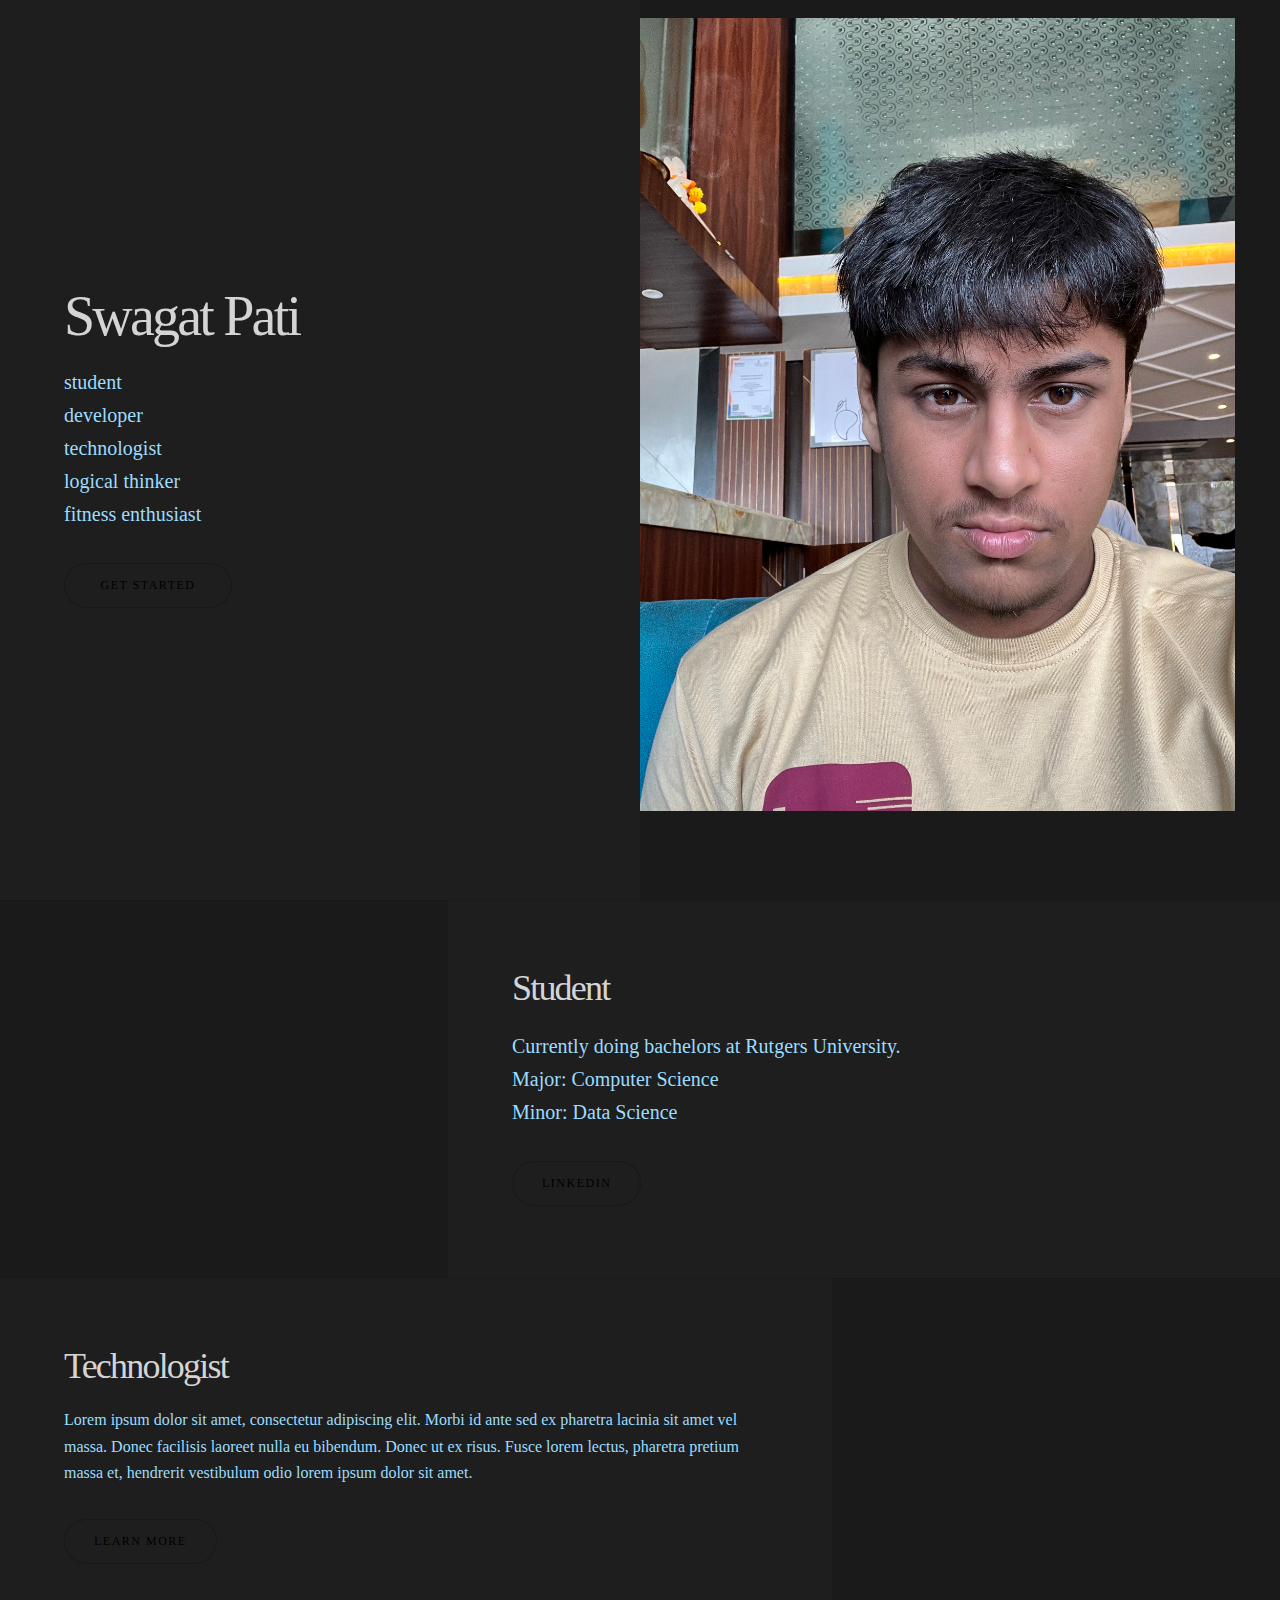
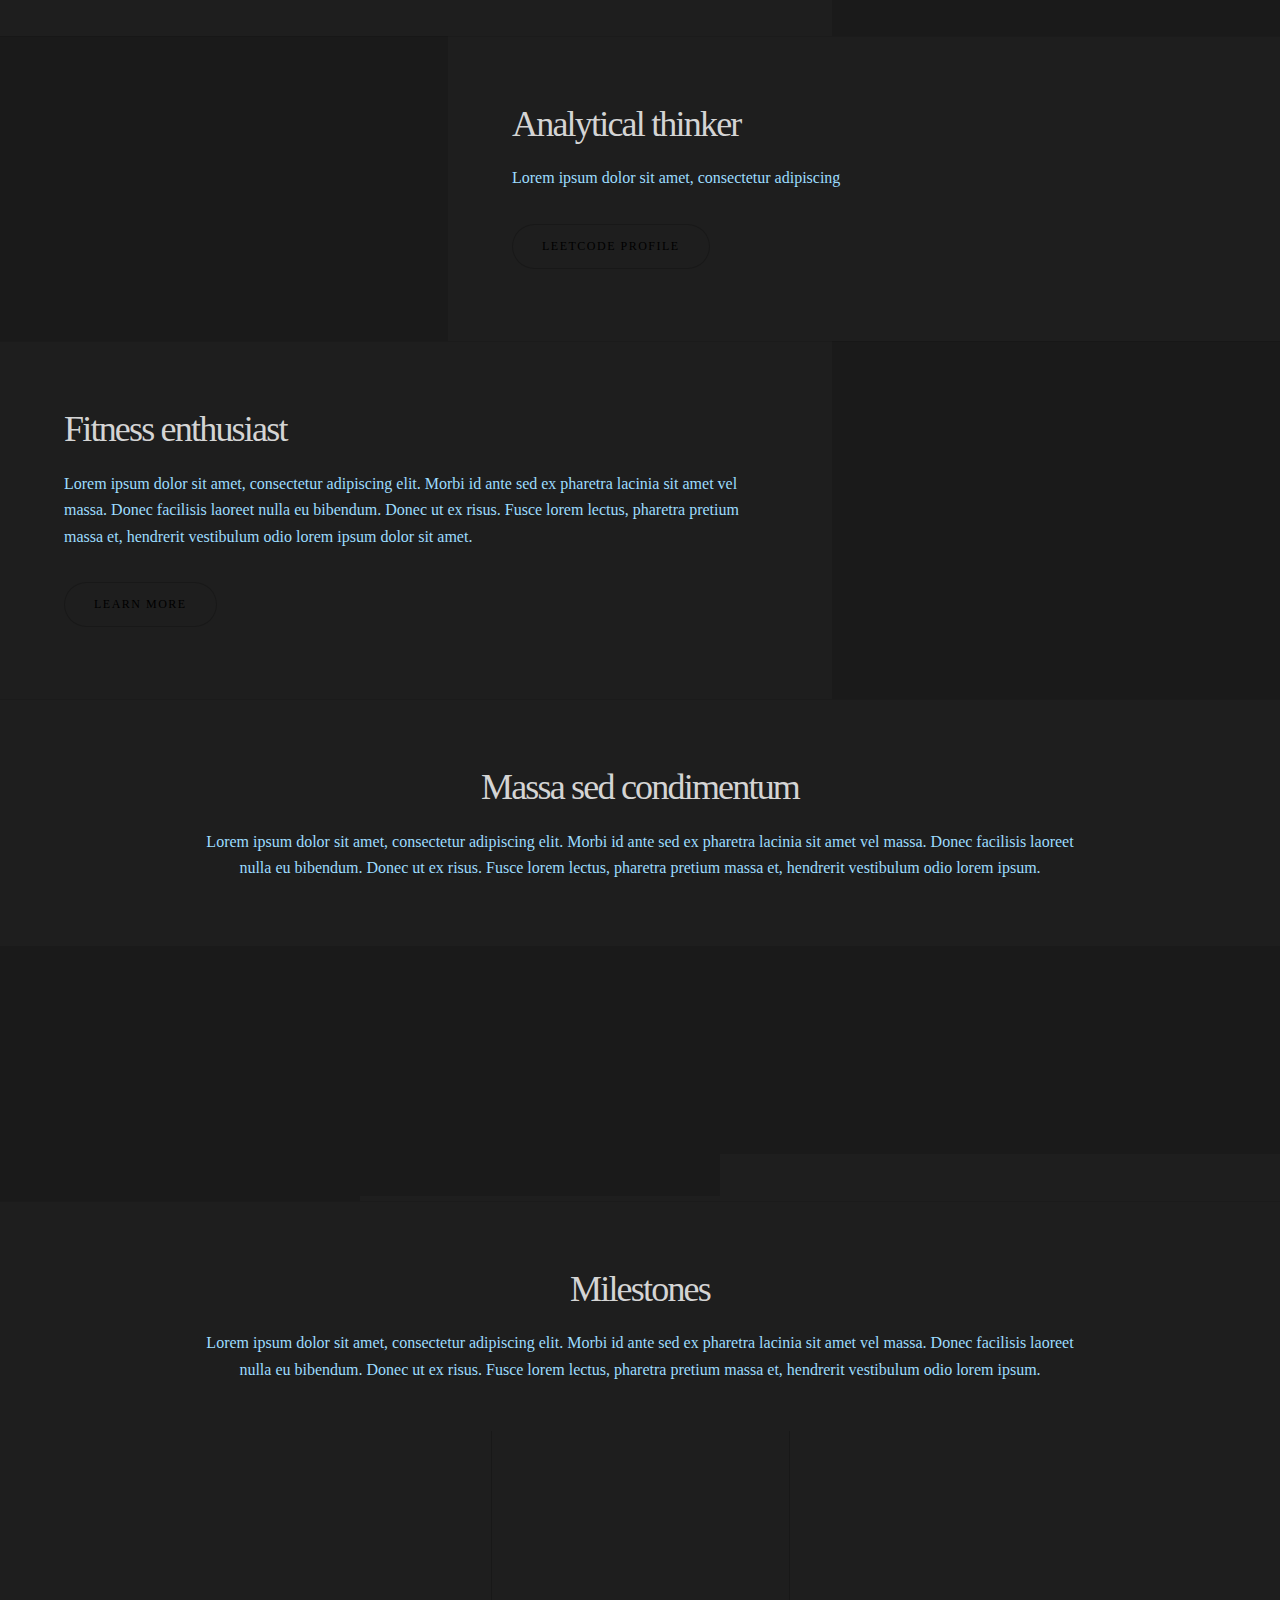
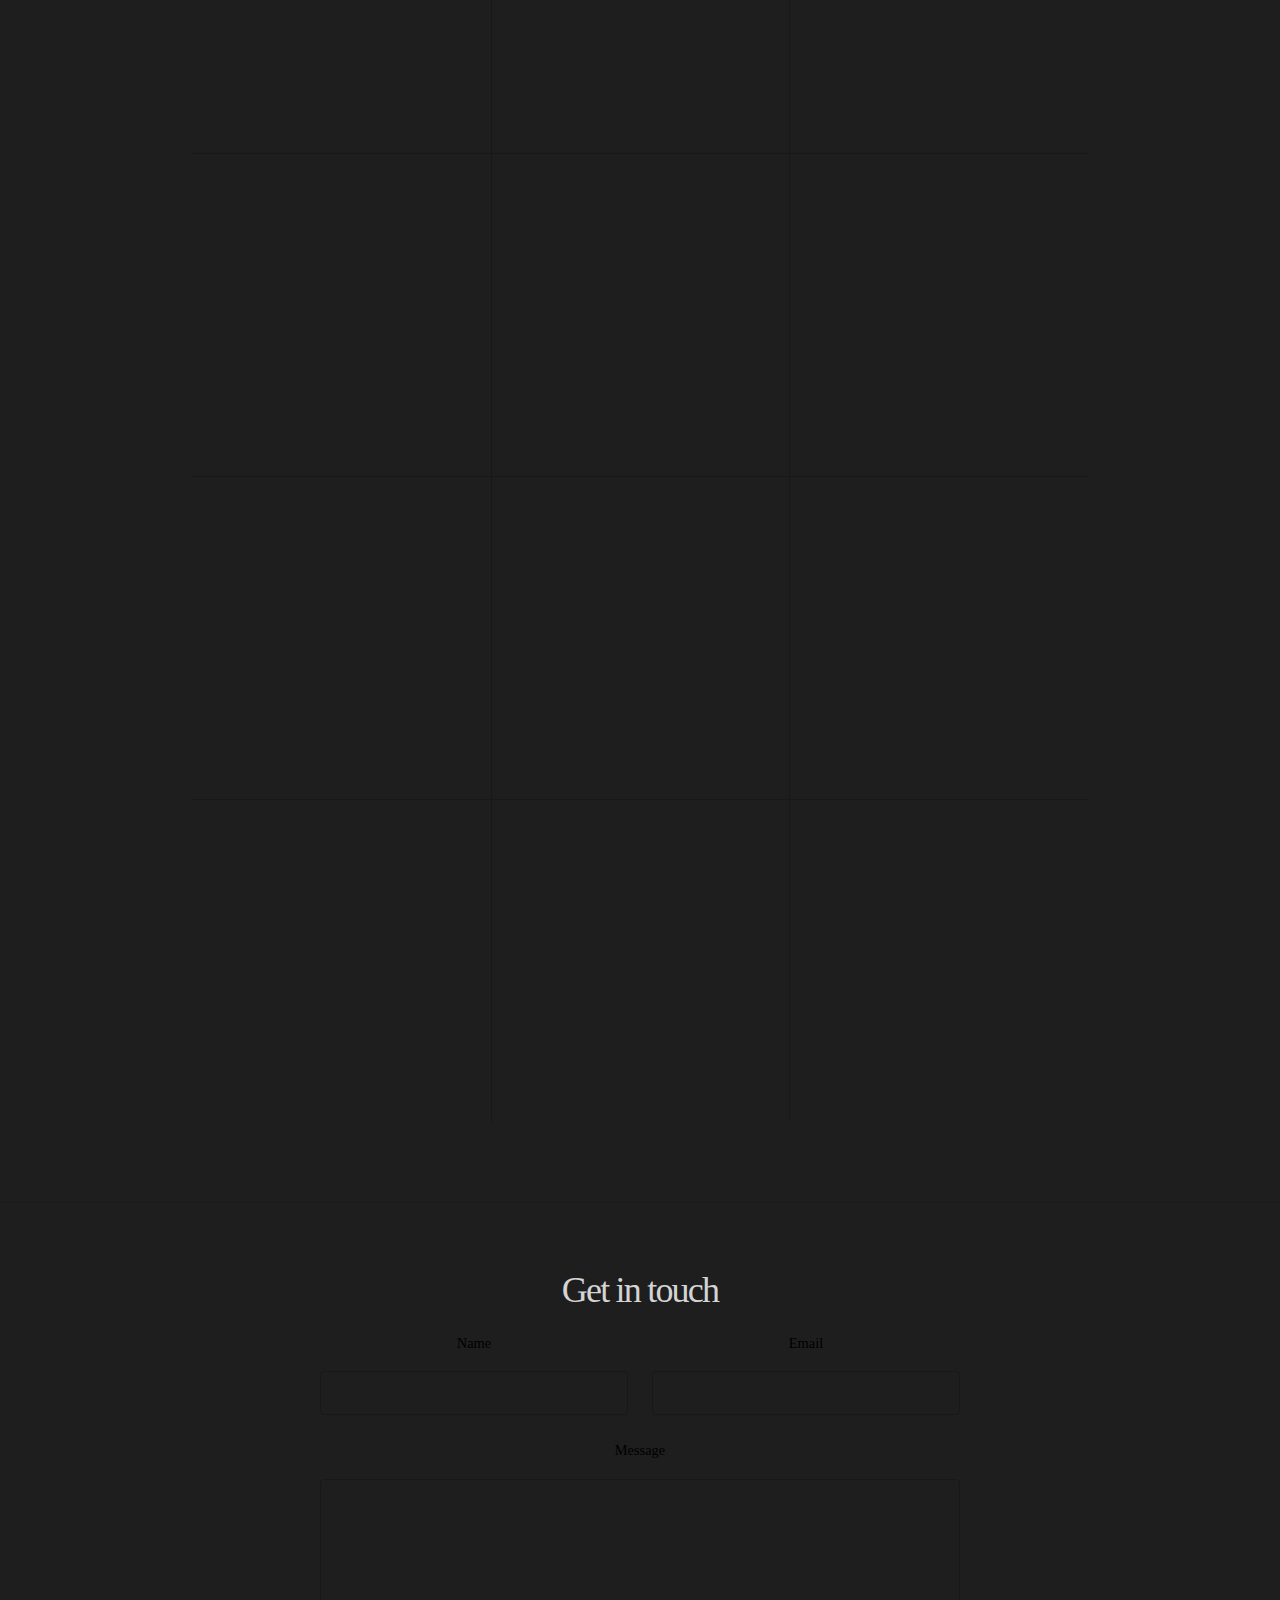
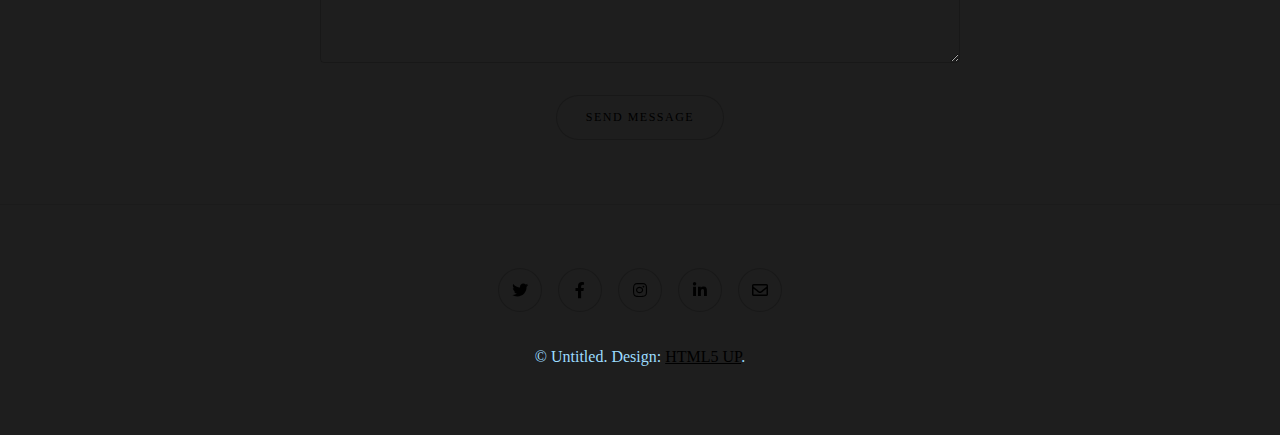
==== index.html @ 5d66b233 "Initial commit" ====
<!DOCTYPE HTML>
<!--
	Story by HTML5 UP
	html5up.net | @ajlkn
	Free for personal and commercial use under the CCA 3.0 license (html5up.net/license)
-->
<html>
	<head>
		<title>Story by HTML5 UP</title>
		<meta charset="utf-8" />
		<meta name="viewport" content="width=device-width, initial-scale=1, user-scalable=no" />
		<link rel="stylesheet" href="assets/css/main.css" />
		<noscript><link rel="stylesheet" href="assets/css/noscript.css" /></noscript>
	</head>
	<body class="is-preload">

		<!-- Wrapper -->
			<div id="wrapper" class="divided">

				<!-- One -->
					<section class="banner style1 orient-left content-align-left image-position-right fullscreen onload-image-fade-in onload-content-fade-right">
						<div class="content">
							<h1>Swagat Pati</h1>
							<p class="major">
								student<br>
								developer<br>
								technologist<br>
								logical thinker<br>
								fitness enthusiast<br>
							</p>
							
							<ul class="actions stacked">
								<li><a href="#first" class="button big wide smooth-scroll-middle">Get Started</a></li>
							</ul>
						</div>
						<div class="image">
							<div class="image">
								<img src="images/banner.jpg" alt="" style="width: 595px; height: auto;" />
							</div>
						</div>
					</section>

				<!-- Two -->
					<section class="spotlight style1 orient-right content-align-left image-position-center onscroll-image-fade-in" id="first">
						<div class="content">
							<h2>Student</h2>
							<p class="major">
								Currently doing bachelors at Rutgers University.<br>
								Major: Computer Science<br>
								Minor: Data Science<br>
							</p>
							<ul class="actions stacked">
								<li><a href="https://www.linkedin.com/in/swagatpati8/" class="button">LinkedIn</a></li>
							</ul>
						</div>
						<div class="image">
							<img src="images/spotlight01.jpg" alt="" style="width: 470px; height: auto;"/>
						</div>
					</section>

				<!-- Three -->
					<section class="spotlight style1 orient-left content-align-left image-position-center onscroll-image-fade-in">
						<div class="content">
							<h2>Technologist</h2>
							<p>Lorem ipsum dolor sit amet, consectetur adipiscing elit. Morbi id ante sed ex pharetra lacinia sit amet vel massa. Donec facilisis laoreet nulla eu bibendum. Donec ut ex risus. Fusce lorem lectus, pharetra pretium massa et, hendrerit vestibulum odio lorem ipsum dolor sit amet.</p>
							<ul class="actions stacked">
								<li><a href="#" class="button">Learn More</a></li>
							</ul>
						</div>
						<div class="image">
							<img src="images/spotlight02.jpg" alt="" />
						</div>
					</section>

				<!-- Four -->
					<section class="spotlight style1 orient-right content-align-left image-position-center onscroll-image-fade-in">
						<div class="content">
							<h2>Analytical thinker</h2>
							<p>Lorem ipsum dolor sit amet, consectetur adipiscing </p>
							<ul class="actions stacked">
								<li><a href="https://leetcode.com/u/SwagatPati/" class="button">Leetcode Profile</a></li>
							</ul>
						</div>
						<div class="image">
							<img src="images/spotlight03.jpg" alt="" style="width:500px; height:auto;" />
						</div>
					</section>

				<!-- Five -->
				<section class="spotlight style1 orient-left content-align-left image-position-center onscroll-image-fade-in">
					<div class="content">
						<h2>Fitness enthusiast</h2>
						<p>Lorem ipsum dolor sit amet, consectetur adipiscing elit. Morbi id ante sed ex pharetra lacinia sit amet vel massa. Donec facilisis laoreet nulla eu bibendum. Donec ut ex risus. Fusce lorem lectus, pharetra pretium massa et, hendrerit vestibulum odio lorem ipsum dolor sit amet.</p>
						<ul class="actions stacked">
							<li><a href="#" class="button">Learn More</a></li>
						</ul>
					</div>
					<div class="image">
						<img src="images/spotlight02.jpg" alt="" />
					</div>
				</section>

				<!-- Six -->
					<section class="wrapper style1 align-center">
						<div class="inner">
							<h2>Massa sed condimentum</h2>
							<p>Lorem ipsum dolor sit amet, consectetur adipiscing elit. Morbi id ante sed ex pharetra lacinia sit amet vel massa. Donec facilisis laoreet nulla eu bibendum. Donec ut ex risus. Fusce lorem lectus, pharetra pretium massa et, hendrerit vestibulum odio lorem ipsum.</p>
						</div>

						<!-- Gallery -->
							<div class="gallery style2 medium lightbox onscroll-fade-in">
								<article>
									<a href="images/gallery/fulls/01.jpg" class="image">
										<img src="images/gallery/thumbs/01.jpg" alt="" style="width:300px; height:auto" />
									</a>
									<div class="caption">
										<h3>JAVA</h3>
										<p>Lorem ipsum dolor amet, consectetur magna etiam elit. Etiam sed ultrices.</p>
										<ul class="actions fixed">
											<li><span class="button small">Details</span></li>
										</ul>
									</div>
								</article>
								<article>
									<a href="images/gallery/fulls/02.jpg" class="image">
										<img src="images/gallery/thumbs/02.jpg" alt="" style="width:250px; height:auto"/>
									</a>
									<div class="caption">
										<h3>Spring Boot</h3>
										<p>Lorem ipsum dolor amet, consectetur magna etiam elit. Etiam sed ultrices.</p>
										<ul class="actions fixed">
											<li><span class="button small">Details</span></li>
										</ul>
									</div>
								</article>
								<article>
									<a href="images/gallery/fulls/03.jpg" class="image">
										<img src="images/gallery/thumbs/03.jpg" alt="" style="width:300px; height:auto"/>
									</a>
									<div class="caption">
										<h3>Magna Amet</h3>
										<p>Lorem ipsum dolor amet, consectetur magna etiam elit. Etiam sed ultrices.</p>
										<ul class="actions fixed">
											<li><span class="button small">Details</span></li>
										</ul>
									</div>
								</article>
								<article>
									<a href="images/gallery/fulls/04.jpg" class="image">
										<img src="images/gallery/thumbs/04.jpg" alt="" style="width:300px; height:auto"/>
									</a>
									<div class="caption">
										<h3>Sed Tempus</h3>
										<p>Lorem ipsum dolor amet, consectetur magna etiam elit. Etiam sed ultrices.</p>
										<ul class="actions fixed">
											<li><span class="button small">Details</span></li>
										</ul>
									</div>
								</article>
								<article>
									<a href="images/gallery/fulls/05.jpg" class="image">
										<img src="images/gallery/thumbs/05.jpg" alt="" style="width:300px; height:auto"/>
									</a>
									<div class="caption">
										<h3>Ultrices Magna</h3>
										<p>Lorem ipsum dolor amet, consectetur magna etiam elit. Etiam sed ultrices.</p>
										<ul class="actions fixed">
											<li><span class="button small">Details</span></li>
										</ul>
									</div>
								</article>
								<article>
									<a href="images/gallery/fulls/06.jpg" class="image">
										<img src="images/gallery/thumbs/06.jpg" alt="" style="width:300px; height:auto"/>
									</a>
									<div class="caption">
										<h3>Sed Tempus</h3>
										<p>Lorem ipsum dolor amet, consectetur magna etiam elit. Etiam sed ultrices.</p>
										<ul class="actions fixed">
											<li><span class="button small">Details</span></li>
										</ul>
									</div>
								</article>
								<article>
									<a href="images/gallery/fulls/07.jpg" class="image">
										<img src="images/gallery/thumbs/07.jpg" alt="" style="width:300px; height:auto"/>
									</a>
									<div class="caption">
										<h3>Ipsum Lorem</h3>
										<p>Lorem ipsum dolor amet, consectetur magna etiam elit. Etiam sed ultrices.</p>
										<ul class="actions fixed">
											<li><span class="button small">Details</span></li>
										</ul>
									</div>
								</article>
								<article>
									<a href="images/gallery/fulls/08.jpg" class="image">
										<img src="images/gallery/thumbs/08.jpg" alt="" style="width:300px; height:auto"/>
									</a>
									<div class="caption">
										<h3>Magna Risus</h3>
										<p>Lorem ipsum dolor amet, consectetur magna etiam elit. Etiam sed ultrices.</p>
										<ul class="actions fixed">
											<li><span class="button small">Details</span></li>
										</ul>
									</div>
								</article>
								<article>
									<a href="images/gallery/fulls/09.jpg" class="image">
										<img src="images/gallery/thumbs/09.jpg" alt="" style="width:300px; height:auto"/>
									</a>
									<div class="caption">
										<h3>Tempus Dolor</h3>
										<p>Lorem ipsum dolor amet, consectetur magna etiam elit. Etiam sed ultrices.</p>
										<ul class="actions fixed">
											<li><span class="button small">Details</span></li>
										</ul>
									</div>
								</article>
								<article>
									<a href="images/gallery/fulls/10.jpg" class="image">
										<img src="images/gallery/thumbs/10.jpg" alt="" style="width:300px; height:auto"/>
									</a>
									<div class="caption">
										<h3>Sed Etiam</h3>
										<p>Lorem ipsum dolor amet, consectetur magna etiam elit. Etiam sed ultrices.</p>
										<ul class="actions fixed">
											<li><span class="button small">Details</span></li>
										</ul>
									</div>
								</article>
								<article>
									<a href="images/gallery/fulls/11.jpg" class="image">
										<img src="images/gallery/thumbs/11.jpg" alt="" style="width:300px; height:auto"/>
									</a>
									<div class="caption">
										<h3>Magna Lorem</h3>
										<p>Lorem ipsum dolor amet, consectetur magna etiam elit. Etiam sed ultrices.</p>
										<ul class="actions fixed">
											<li><span class="button small">Details</span></li>
										</ul>
									</div>
								</article>
								<article>
									<a href="images/gallery/fulls/12.jpg" class="image">
										<img src="images/gallery/thumbs/12.jpg" alt="" style="width:300px; height:auto"/>
									</a>
									<div class="caption">
										<h3>Ipsum Dolor</h3>
										<p>Lorem ipsum dolor amet, consectetur magna etiam elit. Etiam sed ultrices.</p>
										<ul class="actions fixed">
											<li><span class="button small">Details</span></li>
										</ul>
									</div>
								</article>
							</div>

					</section>

				<!-- Seven -->
					<section class="wrapper style1 align-center">
						<div class="inner">
							<h2>Milestones</h2>
							<p>Lorem ipsum dolor sit amet, consectetur adipiscing elit. Morbi id ante sed ex pharetra lacinia sit amet vel massa. Donec facilisis laoreet nulla eu bibendum. Donec ut ex risus. Fusce lorem lectus, pharetra pretium massa et, hendrerit vestibulum odio lorem ipsum.</p>
							<div class="items style1 medium onscroll-fade-in">
								<section>
									<span class="icon style2 major fa-gem"></span>
									<h3>Lorem</h3>
									<p>Lorem ipsum dolor sit amet, consectetur adipiscing elit. Morbi dui turpis, cursus eget orci amet aliquam congue semper. Etiam eget ultrices risus nec tempor elit.</p>
								</section>
								<section>
									<span class="icon solid style2 major fa-save"></span>
									<h3>Ipsum</h3>
									<p>Lorem ipsum dolor sit amet, consectetur adipiscing elit. Morbi dui turpis, cursus eget orci amet aliquam congue semper. Etiam eget ultrices risus nec tempor elit.</p>
								</section>
								<section>
									<span class="icon solid style2 major fa-chart-bar"></span>
									<h3>Dolor</h3>
									<p>Lorem ipsum dolor sit amet, consectetur adipiscing elit. Morbi dui turpis, cursus eget orci amet aliquam congue semper. Etiam eget ultrices risus nec tempor elit.</p>
								</section>
								<section>
									<span class="icon solid style2 major fa-wifi"></span>
									<h3>Amet</h3>
									<p>Lorem ipsum dolor sit amet, consectetur adipiscing elit. Morbi dui turpis, cursus eget orci amet aliquam congue semper. Etiam eget ultrices risus nec tempor elit.</p>
								</section>
								<section>
									<span class="icon solid style2 major fa-cog"></span>
									<h3>Magna</h3>
									<p>Lorem ipsum dolor sit amet, consectetur adipiscing elit. Morbi dui turpis, cursus eget orci amet aliquam congue semper. Etiam eget ultrices risus nec tempor elit.</p>
								</section>
								<section>
									<span class="icon style2 major fa-paper-plane"></span>
									<h3>Tempus</h3>
									<p>Lorem ipsum dolor sit amet, consectetur adipiscing elit. Morbi dui turpis, cursus eget orci amet aliquam congue semper. Etiam eget ultrices risus nec tempor elit.</p>
								</section>
								<section>
									<span class="icon solid style2 major fa-desktop"></span>
									<h3>Aliquam</h3>
									<p>Lorem ipsum dolor sit amet, consectetur adipiscing elit. Morbi dui turpis, cursus eget orci amet aliquam congue semper. Etiam eget ultrices risus nec tempor elit.</p>
								</section>
								<section>
									<span class="icon solid style2 major fa-sync-alt"></span>
									<h3>Elit</h3>
									<p>Lorem ipsum dolor sit amet, consectetur adipiscing elit. Morbi dui turpis, cursus eget orci amet aliquam congue semper. Etiam eget ultrices risus nec tempor elit.</p>
								</section>
								<section>
									<span class="icon solid style2 major fa-hashtag"></span>
									<h3>Morbi</h3>
									<p>Lorem ipsum dolor sit amet, consectetur adipiscing elit. Morbi dui turpis, cursus eget orci amet aliquam congue semper. Etiam eget ultrices risus nec tempor elit.</p>
								</section>
								<section>
									<span class="icon solid style2 major fa-bolt"></span>
									<h3>Turpis</h3>
									<p>Lorem ipsum dolor sit amet, consectetur adipiscing elit. Morbi dui turpis, cursus eget orci amet aliquam congue semper. Etiam eget ultrices risus nec tempor elit.</p>
								</section>
								<section>
									<span class="icon solid style2 major fa-envelope"></span>
									<h3>Ultrices</h3>
									<p>Lorem ipsum dolor sit amet, consectetur adipiscing elit. Morbi dui turpis, cursus eget orci amet aliquam congue semper. Etiam eget ultrices risus nec tempor elit.</p>
								</section>
								<section>
									<span class="icon solid style2 major fa-leaf"></span>
									<h3>Risus</h3>
									<p>Lorem ipsum dolor sit amet, consectetur adipiscing elit. Morbi dui turpis, cursus eget orci amet aliquam congue semper. Etiam eget ultrices risus nec tempor elit.</p>
								</section>
							</div>
						</div>
					</section>

				<!-- Eight -->
					<section class="wrapper style1 align-center">
						<div class="inner medium">
							<h2>Get in touch</h2>
							<form method="post" action="#">
								<div class="fields">
									<div class="field half">
										<label for="name">Name</label>
										<input type="text" name="name" id="name" value="" />
									</div>
									<div class="field half">
										<label for="email">Email</label>
										<input type="email" name="email" id="email" value="" />
									</div>
									<div class="field">
										<label for="message">Message</label>
										<textarea name="message" id="message" rows="6"></textarea>
									</div>
								</div>
								<ul class="actions special">
									<li><input type="submit" name="submit" id="submit" value="Send Message" /></li>
								</ul>
							</form>

						</div>
					</section>

				<!-- Footer -->
					<footer class="wrapper style1 align-center">
						<div class="inner">
							<ul class="icons">
								<li><a href="#" class="icon brands style2 fa-twitter"><span class="label">Twitter</span></a></li>
								<li><a href="#" class="icon brands style2 fa-facebook-f"><span class="label">Facebook</span></a></li>
								<li><a href="#" class="icon brands style2 fa-instagram"><span class="label">Instagram</span></a></li>
								<li><a href="#" class="icon brands style2 fa-linkedin-in"><span class="label">LinkedIn</span></a></li>
								<li><a href="#" class="icon style2 fa-envelope"><span class="label">Email</span></a></li>
							</ul>
							<p>&copy; Untitled. Design: <a href="https://html5up.net">HTML5 UP</a>.</p>
						</div>
					</footer>

			</div>

		<!-- Scripts -->
			<script src="assets/js/jquery.min.js"></script>
			<script src="assets/js/jquery.scrollex.min.js"></script>
			<script src="assets/js/jquery.scrolly.min.js"></script>
			<script src="assets/js/browser.min.js"></script>
			<script src="assets/js/breakpoints.min.js"></script>
			<script src="assets/js/util.js"></script>
			<script src="assets/js/main.js"></script>

	</body>
</html>
---- assets/css/main.css ----
@import url(fontawesome-all.min.css);
@import url("https://fonts.googleapis.com/css?family=Source+Sans+Pro:300,300i,400,400i");

/*
	Story by HTML5 UP
	html5up.net | @ajlkn
	Free for personal and commercial use under the CCA 3.0 license (html5up.net/license)
*/

html, body, div, span, applet, object,
iframe, h1, h2, h3, h4, h5, h6, p, blockquote,
pre, a, abbr, acronym, address, big, cite,
code, del, dfn, em, img, ins, kbd, q, s, samp,
small, strike, strong, sub, sup, tt, var, b,
u, i, center, dl, dt, dd, ol, ul, li, fieldset,
form, label, legend, table, caption, tbody,
tfoot, thead, tr, th, td, article, aside,
canvas, details, embed, figure, figcaption,
footer, header, hgroup, menu, nav, output, ruby,
section, summary, time, mark, audio, video {
	margin: 0;
	padding: 0;
	border: 0;
	font-size: 100%;
	font: inherit;
	vertical-align: baseline;}

article, aside, details, figcaption, figure,
footer, header, hgroup, menu, nav, section {
	display: block;}

body {
	line-height: 1;
}

ol, ul {
	list-style: none;
}

blockquote, q {
	quotes: none;
}

	blockquote:before, blockquote:after, q:before, q:after {
		content: '';
		content: none;
	}

table {
	border-collapse: collapse;
	border-spacing: 0;
}

body {
	-webkit-text-size-adjust: none;
}

mark {
	background-color: transparent;
	color: inherit;
}

input::-moz-focus-inner {
	border: 0;
	padding: 0;
}

input, select, textarea {
	-moz-appearance: none;
	-webkit-appearance: none;
	-ms-appearance: none;
	appearance: none;
}

/* Basic */

	@-ms-viewport {
		width: device-width;
	}

	body {
		-ms-overflow-style: scrollbar;
	}

	@media screen and (max-width: 480px) {

		html, body {
			min-width: 320px;
		}

	}

	html {
		box-sizing: border-box;
	}

	*, *:before, *:after {
		box-sizing: inherit;
	}

	body {
		background: #ffffff;
	}

		body.is-preload *, body.is-preload *:before, body.is-preload *:after {
			-moz-animation: none !important;
			-webkit-animation: none !important;
			-ms-animation: none !important;
			animation: none !important;
			-moz-transition: none !important;
			-webkit-transition: none !important;
			-ms-transition: none !important;
			transition: none !important;
		}

/* Type */

	html {
		font-size: 18pt;
	}

		@media screen and (max-width: 1680px) {

			html {
				font-size: 14pt;
			}

		}

		@media screen and (max-width: 1280px) {

			html {
				font-size: 12pt;
			}

		}

		@media screen and (max-width: 736px) {

			html {
				font-size: 11pt;
			}

		}

		@media screen and (max-width: 360px) {

			html {
				font-size: 10pt;
			}

		}

	body {
		background-color: #1E1E1E;
		color: #9CDCFE;
	}

	body, input, select, textarea {
		font-family: "Menlo";
		font-size: 1rem;
		font-weight: 300;
		line-height: 1.65;
	}

	a {
		-moz-transition: color 0.2s ease-in-out;
		-webkit-transition: color 0.2s ease-in-out;
		-ms-transition: color 0.2s ease-in-out;
		transition: color 0.2s ease-in-out;
		text-decoration: underline;
	}

		a:hover {
			text-decoration: none;
		}

	strong, b {
		font-weight: 400;
	}

	em, i {
		font-style: italic;
	}

	p {
		margin: 0 0 2rem 0;
	}

		p.major {
			font-size: 1.25rem;
		}

	h1, h2, h3, h4, h5, h6 {
		font-weight: 300;
		line-height: 1.375;
		letter-spacing: -0.05em;
		margin: 0 0 1rem 0;
	}

		h1 a, h2 a, h3 a, h4 a, h5 a, h6 a {
			color: inherit;
			text-decoration: none;
		}

	h1 {
		font-size: 3.5rem;
		line-height: 1.2;

	}

	h2 {
		font-size: 2.25rem;
	}

	h3 {
		font-size: 1.5rem;
	}

	h4 {
		font-size: 1.1rem;
	}

	h5 {
		font-size: 0.9rem;
	}

	h6 {
		font-size: 0.7rem;
	}

	sub {
		font-size: 0.8rem;
		position: relative;
		top: 0.5rem;
	}

	sup {
		font-size: 0.8rem;
		position: relative;
		top: -0.5rem;
	}

	blockquote {
		border-left: solid 4px;
		font-style: italic;
		margin: 0 0 2rem 0;
		padding: 0.5rem 0 0.5rem 2rem;
	}

	code {
		border-radius: 4px;
		font-family: "Courier New", monospace;
		font-size: 0.9em;
		margin: 0 0.25rem;
		padding: 0.25rem 0.325rem;
	}

	pre {
		-webkit-overflow-scrolling: touch;
		font-family: "Courier New", monospace;
		font-size: 0.9em;
		margin: 0 0 2rem 0;
	}

		pre code {
			display: block;
			line-height: 1.5;
			padding: 0.75rem 1rem;
			overflow-x: auto;
		}

	hr {
		border: 0;
		border-bottom: solid 1px;
		margin: 2.5rem 0;
	}

		hr.major {
			margin: 3.5rem 0;
		}

	.align-left {
		text-align: left;
	}

	.align-center {
		text-align: center;
	}

	.align-right {
		text-align: right;
	}

	@media screen and (max-width: 736px) {

		p.major {
			font-size: 1.1rem;
		}

		h1 {
			font-size: 2.5rem;
		}

		h2 {
			font-size: 2rem;
		}

		h3 {
			font-size: 1.25rem;
		}

		h4 {
			font-size: 1rem;
		}

	}

	input, select, textarea {
		color: #000000;
	}

	a {
		color: #000000;
	}

		a:hover {
			color: #47D3E5;
		}

	strong, b {
		color: #000000;
	}

	h1, h2, h3, h4, h5, h6 {
		color: #D4D4D4;
	}

	blockquote {
		border-left-color: rgba(0, 0, 0, 0.2);
	}

	code {
		background: rgba(0, 0, 0, 0.05);
		border-color: rgba(0, 0, 0, 0.2);
	}

	hr {
		border-bottom-color: rgba(0, 0, 0, 0.2);
	}

/* Row */

	.row {
		display: flex;
		flex-wrap: wrap;
		box-sizing: border-box;
		align-items: stretch;
	}

		.row > * {
			box-sizing: border-box;
		}

		.row.gtr-uniform > * > :last-child {
			margin-bottom: 0;
		}

		.row.aln-left {
			justify-content: flex-start;
		}

		.row.aln-center {
			justify-content: center;
		}

		.row.aln-right {
			justify-content: flex-end;
		}

		.row.aln-top {
			align-items: flex-start;
		}

		.row.aln-middle {
			align-items: center;
		}

		.row.aln-bottom {
			align-items: flex-end;
		}

		.row > .imp {
			order: -1;
		}

		.row > .col-1 {
			width: 8.33333%;
		}

		.row > .off-1 {
			margin-left: 8.33333%;
		}

		.row > .col-2 {
			width: 16.66667%;
		}

		.row > .off-2 {
			margin-left: 16.66667%;
		}

		.row > .col-3 {
			width: 25%;
		}

		.row > .off-3 {
			margin-left: 25%;
		}

		.row > .col-4 {
			width: 33.33333%;
		}

		.row > .off-4 {
			margin-left: 33.33333%;
		}

		.row > .col-5 {
			width: 41.66667%;
		}

		.row > .off-5 {
			margin-left: 41.66667%;
		}

		.row > .col-6 {
			width: 50%;
		}

		.row > .off-6 {
			margin-left: 50%;
		}

		.row > .col-7 {
			width: 58.33333%;
		}

		.row > .off-7 {
			margin-left: 58.33333%;
		}

		.row > .col-8 {
			width: 66.66667%;
		}

		.row > .off-8 {
			margin-left: 66.66667%;
		}

		.row > .col-9 {
			width: 75%;
		}

		.row > .off-9 {
			margin-left: 75%;
		}

		.row > .col-10 {
			width: 83.33333%;
		}

		.row > .off-10 {
			margin-left: 83.33333%;
		}

		.row > .col-11 {
			width: 91.66667%;
		}

		.row > .off-11 {
			margin-left: 91.66667%;
		}

		.row > .col-12 {
			width: 100%;
		}

		.row > .off-12 {
			margin-left: 100%;
		}

		.row.gtr-0 {
			margin-top: 0;
			margin-left: 0rem;
		}

			.row.gtr-0 > * {
				padding: 0 0 0 0rem;
			}

			.row.gtr-0.gtr-uniform {
				margin-top: 0rem;
			}

				.row.gtr-0.gtr-uniform > * {
					padding-top: 0rem;
				}

		.row.gtr-25 {
			margin-top: 0;
			margin-left: -0.5rem;
		}

			.row.gtr-25 > * {
				padding: 0 0 0 0.5rem;
			}

			.row.gtr-25.gtr-uniform {
				margin-top: -0.5rem;
			}

				.row.gtr-25.gtr-uniform > * {
					padding-top: 0.5rem;
				}

		.row.gtr-50 {
			margin-top: 0;
			margin-left: -1rem;
		}

			.row.gtr-50 > * {
				padding: 0 0 0 1rem;
			}

			.row.gtr-50.gtr-uniform {
				margin-top: -1rem;
			}

				.row.gtr-50.gtr-uniform > * {
					padding-top: 1rem;
				}

		.row {
			margin-top: 0;
			margin-left: -2rem;
		}

			.row > * {
				padding: 0 0 0 2rem;
			}

			.row.gtr-uniform {
				margin-top: -2rem;
			}

				.row.gtr-uniform > * {
					padding-top: 2rem;
				}

		.row.gtr-150 {
			margin-top: 0;
			margin-left: -3rem;
		}

			.row.gtr-150 > * {
				padding: 0 0 0 3rem;
			}

			.row.gtr-150.gtr-uniform {
				margin-top: -3rem;
			}

				.row.gtr-150.gtr-uniform > * {
					padding-top: 3rem;
				}

		.row.gtr-200 {
			margin-top: 0;
			margin-left: -4rem;
		}

			.row.gtr-200 > * {
				padding: 0 0 0 4rem;
			}

			.row.gtr-200.gtr-uniform {
				margin-top: -4rem;
			}

				.row.gtr-200.gtr-uniform > * {
					padding-top: 4rem;
				}

		@media screen and (max-width: 1680px) {

			.row {
				display: flex;
				flex-wrap: wrap;
				box-sizing: border-box;
				align-items: stretch;
			}

				.row > * {
					box-sizing: border-box;
				}

				.row.gtr-uniform > * > :last-child {
					margin-bottom: 0;
				}

				.row.aln-left {
					justify-content: flex-start;
				}

				.row.aln-center {
					justify-content: center;
				}

				.row.aln-right {
					justify-content: flex-end;
				}

				.row.aln-top {
					align-items: flex-start;
				}

				.row.aln-middle {
					align-items: center;
				}

				.row.aln-bottom {
					align-items: flex-end;
				}

				.row > .imp-xlarge {
					order: -1;
				}

				.row > .col-1-xlarge {
					width: 8.33333%;
				}

				.row > .off-1-xlarge {
					margin-left: 8.33333%;
				}

				.row > .col-2-xlarge {
					width: 16.66667%;
				}

				.row > .off-2-xlarge {
					margin-left: 16.66667%;
				}

				.row > .col-3-xlarge {
					width: 25%;
				}

				.row > .off-3-xlarge {
					margin-left: 25%;
				}

				.row > .col-4-xlarge {
					width: 33.33333%;
				}

				.row > .off-4-xlarge {
					margin-left: 33.33333%;
				}

				.row > .col-5-xlarge {
					width: 41.66667%;
				}

				.row > .off-5-xlarge {
					margin-left: 41.66667%;
				}

				.row > .col-6-xlarge {
					width: 50%;
				}

				.row > .off-6-xlarge {
					margin-left: 50%;
				}

				.row > .col-7-xlarge {
					width: 58.33333%;
				}

				.row > .off-7-xlarge {
					margin-left: 58.33333%;
				}

				.row > .col-8-xlarge {
					width: 66.66667%;
				}

				.row > .off-8-xlarge {
					margin-left: 66.66667%;
				}

				.row > .col-9-xlarge {
					width: 75%;
				}

				.row > .off-9-xlarge {
					margin-left: 75%;
				}

				.row > .col-10-xlarge {
					width: 83.33333%;
				}

				.row > .off-10-xlarge {
					margin-left: 83.33333%;
				}

				.row > .col-11-xlarge {
					width: 91.66667%;
				}

				.row > .off-11-xlarge {
					margin-left: 91.66667%;
				}

				.row > .col-12-xlarge {
					width: 100%;
				}

				.row > .off-12-xlarge {
					margin-left: 100%;
				}

				.row.gtr-0 {
					margin-top: 0;
					margin-left: 0rem;
				}

					.row.gtr-0 > * {
						padding: 0 0 0 0rem;
					}

					.row.gtr-0.gtr-uniform {
						margin-top: 0rem;
					}

						.row.gtr-0.gtr-uniform > * {
							padding-top: 0rem;
						}

				.row.gtr-25 {
					margin-top: 0;
					margin-left: -0.5rem;
				}

					.row.gtr-25 > * {
						padding: 0 0 0 0.5rem;
					}

					.row.gtr-25.gtr-uniform {
						margin-top: -0.5rem;
					}

						.row.gtr-25.gtr-uniform > * {
							padding-top: 0.5rem;
						}

				.row.gtr-50 {
					margin-top: 0;
					margin-left: -1rem;
				}

					.row.gtr-50 > * {
						padding: 0 0 0 1rem;
					}

					.row.gtr-50.gtr-uniform {
						margin-top: -1rem;
					}

						.row.gtr-50.gtr-uniform > * {
							padding-top: 1rem;
						}

				.row {
					margin-top: 0;
					margin-left: -2rem;
				}

					.row > * {
						padding: 0 0 0 2rem;
					}

					.row.gtr-uniform {
						margin-top: -2rem;
					}

						.row.gtr-uniform > * {
							padding-top: 2rem;
						}

				.row.gtr-150 {
					margin-top: 0;
					margin-left: -3rem;
				}

					.row.gtr-150 > * {
						padding: 0 0 0 3rem;
					}

					.row.gtr-150.gtr-uniform {
						margin-top: -3rem;
					}

						.row.gtr-150.gtr-uniform > * {
							padding-top: 3rem;
						}

				.row.gtr-200 {
					margin-top: 0;
					margin-left: -4rem;
				}

					.row.gtr-200 > * {
						padding: 0 0 0 4rem;
					}

					.row.gtr-200.gtr-uniform {
						margin-top: -4rem;
					}

						.row.gtr-200.gtr-uniform > * {
							padding-top: 4rem;
						}

		}

		@media screen and (max-width: 1280px) {

			.row {
				display: flex;
				flex-wrap: wrap;
				box-sizing: border-box;
				align-items: stretch;
			}

				.row > * {
					box-sizing: border-box;
				}

				.row.gtr-uniform > * > :last-child {
					margin-bottom: 0;
				}

				.row.aln-left {
					justify-content: flex-start;
				}

				.row.aln-center {
					justify-content: center;
				}

				.row.aln-right {
					justify-content: flex-end;
				}

				.row.aln-top {
					align-items: flex-start;
				}

				.row.aln-middle {
					align-items: center;
				}

				.row.aln-bottom {
					align-items: flex-end;
				}

				.row > .imp-large {
					order: -1;
				}

				.row > .col-1-large {
					width: 8.33333%;
				}

				.row > .off-1-large {
					margin-left: 8.33333%;
				}

				.row > .col-2-large {
					width: 16.66667%;
				}

				.row > .off-2-large {
					margin-left: 16.66667%;
				}

				.row > .col-3-large {
					width: 25%;
				}

				.row > .off-3-large {
					margin-left: 25%;
				}

				.row > .col-4-large {
					width: 33.33333%;
				}

				.row > .off-4-large {
					margin-left: 33.33333%;
				}

				.row > .col-5-large {
					width: 41.66667%;
				}

				.row > .off-5-large {
					margin-left: 41.66667%;
				}

				.row > .col-6-large {
					width: 50%;
				}

				.row > .off-6-large {
					margin-left: 50%;
				}

				.row > .col-7-large {
					width: 58.33333%;
				}

				.row > .off-7-large {
					margin-left: 58.33333%;
				}

				.row > .col-8-large {
					width: 66.66667%;
				}

				.row > .off-8-large {
					margin-left: 66.66667%;
				}

				.row > .col-9-large {
					width: 75%;
				}

				.row > .off-9-large {
					margin-left: 75%;
				}

				.row > .col-10-large {
					width: 83.33333%;
				}

				.row > .off-10-large {
					margin-left: 83.33333%;
				}

				.row > .col-11-large {
					width: 91.66667%;
				}

				.row > .off-11-large {
					margin-left: 91.66667%;
				}

				.row > .col-12-large {
					width: 100%;
				}

				.row > .off-12-large {
					margin-left: 100%;
				}

				.row.gtr-0 {
					margin-top: 0;
					margin-left: 0rem;
				}

					.row.gtr-0 > * {
						padding: 0 0 0 0rem;
					}

					.row.gtr-0.gtr-uniform {
						margin-top: 0rem;
					}

						.row.gtr-0.gtr-uniform > * {
							padding-top: 0rem;
						}

				.row.gtr-25 {
					margin-top: 0;
					margin-left: -0.5rem;
				}

					.row.gtr-25 > * {
						padding: 0 0 0 0.5rem;
					}

					.row.gtr-25.gtr-uniform {
						margin-top: -0.5rem;
					}

						.row.gtr-25.gtr-uniform > * {
							padding-top: 0.5rem;
						}

				.row.gtr-50 {
					margin-top: 0;
					margin-left: -1rem;
				}

					.row.gtr-50 > * {
						padding: 0 0 0 1rem;
					}

					.row.gtr-50.gtr-uniform {
						margin-top: -1rem;
					}

						.row.gtr-50.gtr-uniform > * {
							padding-top: 1rem;
						}

				.row {
					margin-top: 0;
					margin-left: -2rem;
				}

					.row > * {
						padding: 0 0 0 2rem;
					}

					.row.gtr-uniform {
						margin-top: -2rem;
					}

						.row.gtr-uniform > * {
							padding-top: 2rem;
						}

				.row.gtr-150 {
					margin-top: 0;
					margin-left: -3rem;
				}

					.row.gtr-150 > * {
						padding: 0 0 0 3rem;
					}

					.row.gtr-150.gtr-uniform {
						margin-top: -3rem;
					}

						.row.gtr-150.gtr-uniform > * {
							padding-top: 3rem;
						}

				.row.gtr-200 {
					margin-top: 0;
					margin-left: -4rem;
				}

					.row.gtr-200 > * {
						padding: 0 0 0 4rem;
					}

					.row.gtr-200.gtr-uniform {
						margin-top: -4rem;
					}

						.row.gtr-200.gtr-uniform > * {
							padding-top: 4rem;
						}

		}

		@media screen and (max-width: 980px) {

			.row {
				display: flex;
				flex-wrap: wrap;
				box-sizing: border-box;
				align-items: stretch;
			}

				.row > * {
					box-sizing: border-box;
				}

				.row.gtr-uniform > * > :last-child {
					margin-bottom: 0;
				}

				.row.aln-left {
					justify-content: flex-start;
				}

				.row.aln-center {
					justify-content: center;
				}

				.row.aln-right {
					justify-content: flex-end;
				}

				.row.aln-top {
					align-items: flex-start;
				}

				.row.aln-middle {
					align-items: center;
				}

				.row.aln-bottom {
					align-items: flex-end;
				}

				.row > .imp-medium {
					order: -1;
				}

				.row > .col-1-medium {
					width: 8.33333%;
				}

				.row > .off-1-medium {
					margin-left: 8.33333%;
				}

				.row > .col-2-medium {
					width: 16.66667%;
				}

				.row > .off-2-medium {
					margin-left: 16.66667%;
				}

				.row > .col-3-medium {
					width: 25%;
				}

				.row > .off-3-medium {
					margin-left: 25%;
				}

				.row > .col-4-medium {
					width: 33.33333%;
				}

				.row > .off-4-medium {
					margin-left: 33.33333%;
				}

				.row > .col-5-medium {
					width: 41.66667%;
				}

				.row > .off-5-medium {
					margin-left: 41.66667%;
				}

				.row > .col-6-medium {
					width: 50%;
				}

				.row > .off-6-medium {
					margin-left: 50%;
				}

				.row > .col-7-medium {
					width: 58.33333%;
				}

				.row > .off-7-medium {
					margin-left: 58.33333%;
				}

				.row > .col-8-medium {
					width: 66.66667%;
				}

				.row > .off-8-medium {
					margin-left: 66.66667%;
				}

				.row > .col-9-medium {
					width: 75%;
				}

				.row > .off-9-medium {
					margin-left: 75%;
				}

				.row > .col-10-medium {
					width: 83.33333%;
				}

				.row > .off-10-medium {
					margin-left: 83.33333%;
				}

				.row > .col-11-medium {
					width: 91.66667%;
				}

				.row > .off-11-medium {
					margin-left: 91.66667%;
				}

				.row > .col-12-medium {
					width: 100%;
				}

				.row > .off-12-medium {
					margin-left: 100%;
				}

				.row.gtr-0 {
					margin-top: 0;
					margin-left: 0rem;
				}

					.row.gtr-0 > * {
						padding: 0 0 0 0rem;
					}

					.row.gtr-0.gtr-uniform {
						margin-top: 0rem;
					}

						.row.gtr-0.gtr-uniform > * {
							padding-top: 0rem;
						}

				.row.gtr-25 {
					margin-top: 0;
					margin-left: -0.5rem;
				}

					.row.gtr-25 > * {
						padding: 0 0 0 0.5rem;
					}

					.row.gtr-25.gtr-uniform {
						margin-top: -0.5rem;
					}

						.row.gtr-25.gtr-uniform > * {
							padding-top: 0.5rem;
						}

				.row.gtr-50 {
					margin-top: 0;
					margin-left: -1rem;
				}

					.row.gtr-50 > * {
						padding: 0 0 0 1rem;
					}

					.row.gtr-50.gtr-uniform {
						margin-top: -1rem;
					}

						.row.gtr-50.gtr-uniform > * {
							padding-top: 1rem;
						}

				.row {
					margin-top: 0;
					margin-left: -2rem;
				}

					.row > * {
						padding: 0 0 0 2rem;
					}

					.row.gtr-uniform {
						margin-top: -2rem;
					}

						.row.gtr-uniform > * {
							padding-top: 2rem;
						}

				.row.gtr-150 {
					margin-top: 0;
					margin-left: -3rem;
				}

					.row.gtr-150 > * {
						padding: 0 0 0 3rem;
					}

					.row.gtr-150.gtr-uniform {
						margin-top: -3rem;
					}

						.row.gtr-150.gtr-uniform > * {
							padding-top: 3rem;
						}

				.row.gtr-200 {
					margin-top: 0;
					margin-left: -4rem;
				}

					.row.gtr-200 > * {
						padding: 0 0 0 4rem;
					}

					.row.gtr-200.gtr-uniform {
						margin-top: -4rem;
					}

						.row.gtr-200.gtr-uniform > * {
							padding-top: 4rem;
						}

		}

		@media screen and (max-width: 736px) {

			.row {
				display: flex;
				flex-wrap: wrap;
				box-sizing: border-box;
				align-items: stretch;
			}

				.row > * {
					box-sizing: border-box;
				}

				.row.gtr-uniform > * > :last-child {
					margin-bottom: 0;
				}

				.row.aln-left {
					justify-content: flex-start;
				}

				.row.aln-center {
					justify-content: center;
				}

				.row.aln-right {
					justify-content: flex-end;
				}

				.row.aln-top {
					align-items: flex-start;
				}

				.row.aln-middle {
					align-items: center;
				}

				.row.aln-bottom {
					align-items: flex-end;
				}

				.row > .imp-small {
					order: -1;
				}

				.row > .col-1-small {
					width: 8.33333%;
				}

				.row > .off-1-small {
					margin-left: 8.33333%;
				}

				.row > .col-2-small {
					width: 16.66667%;
				}

				.row > .off-2-small {
					margin-left: 16.66667%;
				}

				.row > .col-3-small {
					width: 25%;
				}

				.row > .off-3-small {
					margin-left: 25%;
				}

				.row > .col-4-small {
					width: 33.33333%;
				}

				.row > .off-4-small {
					margin-left: 33.33333%;
				}

				.row > .col-5-small {
					width: 41.66667%;
				}

				.row > .off-5-small {
					margin-left: 41.66667%;
				}

				.row > .col-6-small {
					width: 50%;
				}

				.row > .off-6-small {
					margin-left: 50%;
				}

				.row > .col-7-small {
					width: 58.33333%;
				}

				.row > .off-7-small {
					margin-left: 58.33333%;
				}

				.row > .col-8-small {
					width: 66.66667%;
				}

				.row > .off-8-small {
					margin-left: 66.66667%;
				}

				.row > .col-9-small {
					width: 75%;
				}

				.row > .off-9-small {
					margin-left: 75%;
				}

				.row > .col-10-small {
					width: 83.33333%;
				}

				.row > .off-10-small {
					margin-left: 83.33333%;
				}

				.row > .col-11-small {
					width: 91.66667%;
				}

				.row > .off-11-small {
					margin-left: 91.66667%;
				}

				.row > .col-12-small {
					width: 100%;
				}

				.row > .off-12-small {
					margin-left: 100%;
				}

				.row.gtr-0 {
					margin-top: 0;
					margin-left: 0rem;
				}

					.row.gtr-0 > * {
						padding: 0 0 0 0rem;
					}

					.row.gtr-0.gtr-uniform {
						margin-top: 0rem;
					}

						.row.gtr-0.gtr-uniform > * {
							padding-top: 0rem;
						}

				.row.gtr-25 {
					margin-top: 0;
					margin-left: -0.5rem;
				}

					.row.gtr-25 > * {
						padding: 0 0 0 0.5rem;
					}

					.row.gtr-25.gtr-uniform {
						margin-top: -0.5rem;
					}

						.row.gtr-25.gtr-uniform > * {
							padding-top: 0.5rem;
						}

				.row.gtr-50 {
					margin-top: 0;
					margin-left: -1rem;
				}

					.row.gtr-50 > * {
						padding: 0 0 0 1rem;
					}

					.row.gtr-50.gtr-uniform {
						margin-top: -1rem;
					}

						.row.gtr-50.gtr-uniform > * {
							padding-top: 1rem;
						}

				.row {
					margin-top: 0;
					margin-left: -2rem;
				}

					.row > * {
						padding: 0 0 0 2rem;
					}

					.row.gtr-uniform {
						margin-top: -2rem;
					}

						.row.gtr-uniform > * {
							padding-top: 2rem;
						}

				.row.gtr-150 {
					margin-top: 0;
					margin-left: -3rem;
				}

					.row.gtr-150 > * {
						padding: 0 0 0 3rem;
					}

					.row.gtr-150.gtr-uniform {
						margin-top: -3rem;
					}

						.row.gtr-150.gtr-uniform > * {
							padding-top: 3rem;
						}

				.row.gtr-200 {
					margin-top: 0;
					margin-left: -4rem;
				}

					.row.gtr-200 > * {
						padding: 0 0 0 4rem;
					}

					.row.gtr-200.gtr-uniform {
						margin-top: -4rem;
					}

						.row.gtr-200.gtr-uniform > * {
							padding-top: 4rem;
						}

		}

		@media screen and (max-width: 480px) {

			.row {
				display: flex;
				flex-wrap: wrap;
				box-sizing: border-box;
				align-items: stretch;
			}

				.row > * {
					box-sizing: border-box;
				}

				.row.gtr-uniform > * > :last-child {
					margin-bottom: 0;
				}

				.row.aln-left {
					justify-content: flex-start;
				}

				.row.aln-center {
					justify-content: center;
				}

				.row.aln-right {
					justify-content: flex-end;
				}

				.row.aln-top {
					align-items: flex-start;
				}

				.row.aln-middle {
					align-items: center;
				}

				.row.aln-bottom {
					align-items: flex-end;
				}

				.row > .imp-xsmall {
					order: -1;
				}

				.row > .col-1-xsmall {
					width: 8.33333%;
				}

				.row > .off-1-xsmall {
					margin-left: 8.33333%;
				}

				.row > .col-2-xsmall {
					width: 16.66667%;
				}

				.row > .off-2-xsmall {
					margin-left: 16.66667%;
				}

				.row > .col-3-xsmall {
					width: 25%;
				}

				.row > .off-3-xsmall {
					margin-left: 25%;
				}

				.row > .col-4-xsmall {
					width: 33.33333%;
				}

				.row > .off-4-xsmall {
					margin-left: 33.33333%;
				}

				.row > .col-5-xsmall {
					width: 41.66667%;
				}

				.row > .off-5-xsmall {
					margin-left: 41.66667%;
				}

				.row > .col-6-xsmall {
					width: 50%;
				}

				.row > .off-6-xsmall {
					margin-left: 50%;
				}

				.row > .col-7-xsmall {
					width: 58.33333%;
				}

				.row > .off-7-xsmall {
					margin-left: 58.33333%;
				}

				.row > .col-8-xsmall {
					width: 66.66667%;
				}

				.row > .off-8-xsmall {
					margin-left: 66.66667%;
				}

				.row > .col-9-xsmall {
					width: 75%;
				}

				.row > .off-9-xsmall {
					margin-left: 75%;
				}

				.row > .col-10-xsmall {
					width: 83.33333%;
				}

				.row > .off-10-xsmall {
					margin-left: 83.33333%;
				}

				.row > .col-11-xsmall {
					width: 91.66667%;
				}

				.row > .off-11-xsmall {
					margin-left: 91.66667%;
				}

				.row > .col-12-xsmall {
					width: 100%;
				}

				.row > .off-12-xsmall {
					margin-left: 100%;
				}

				.row.gtr-0 {
					margin-top: 0;
					margin-left: 0rem;
				}

					.row.gtr-0 > * {
						padding: 0 0 0 0rem;
					}

					.row.gtr-0.gtr-uniform {
						margin-top: 0rem;
					}

						.row.gtr-0.gtr-uniform > * {
							padding-top: 0rem;
						}

				.row.gtr-25 {
					margin-top: 0;
					margin-left: -0.5rem;
				}

					.row.gtr-25 > * {
						padding: 0 0 0 0.5rem;
					}

					.row.gtr-25.gtr-uniform {
						margin-top: -0.5rem;
					}

						.row.gtr-25.gtr-uniform > * {
							padding-top: 0.5rem;
						}

				.row.gtr-50 {
					margin-top: 0;
					margin-left: -1rem;
				}

					.row.gtr-50 > * {
						padding: 0 0 0 1rem;
					}

					.row.gtr-50.gtr-uniform {
						margin-top: -1rem;
					}

						.row.gtr-50.gtr-uniform > * {
							padding-top: 1rem;
						}

				.row {
					margin-top: 0;
					margin-left: -2rem;
				}

					.row > * {
						padding: 0 0 0 2rem;
					}

					.row.gtr-uniform {
						margin-top: -2rem;
					}

						.row.gtr-uniform > * {
							padding-top: 2rem;
						}

				.row.gtr-150 {
					margin-top: 0;
					margin-left: -3rem;
				}

					.row.gtr-150 > * {
						padding: 0 0 0 3rem;
					}

					.row.gtr-150.gtr-uniform {
						margin-top: -3rem;
					}

						.row.gtr-150.gtr-uniform > * {
							padding-top: 3rem;
						}

				.row.gtr-200 {
					margin-top: 0;
					margin-left: -4rem;
				}

					.row.gtr-200 > * {
						padding: 0 0 0 4rem;
					}

					.row.gtr-200.gtr-uniform {
						margin-top: -4rem;
					}

						.row.gtr-200.gtr-uniform > * {
							padding-top: 4rem;
						}

		}

		@media screen and (max-width: 360px) {

			.row {
				display: flex;
				flex-wrap: wrap;
				box-sizing: border-box;
				align-items: stretch;
			}

				.row > * {
					box-sizing: border-box;
				}

				.row.gtr-uniform > * > :last-child {
					margin-bottom: 0;
				}

				.row.aln-left {
					justify-content: flex-start;
				}

				.row.aln-center {
					justify-content: center;
				}

				.row.aln-right {
					justify-content: flex-end;
				}

				.row.aln-top {
					align-items: flex-start;
				}

				.row.aln-middle {
					align-items: center;
				}

				.row.aln-bottom {
					align-items: flex-end;
				}

				.row > .imp-xxsmall {
					order: -1;
				}

				.row > .col-1-xxsmall {
					width: 8.33333%;
				}

				.row > .off-1-xxsmall {
					margin-left: 8.33333%;
				}

				.row > .col-2-xxsmall {
					width: 16.66667%;
				}

				.row > .off-2-xxsmall {
					margin-left: 16.66667%;
				}

				.row > .col-3-xxsmall {
					width: 25%;
				}

				.row > .off-3-xxsmall {
					margin-left: 25%;
				}

				.row > .col-4-xxsmall {
					width: 33.33333%;
				}

				.row > .off-4-xxsmall {
					margin-left: 33.33333%;
				}

				.row > .col-5-xxsmall {
					width: 41.66667%;
				}

				.row > .off-5-xxsmall {
					margin-left: 41.66667%;
				}

				.row > .col-6-xxsmall {
					width: 50%;
				}

				.row > .off-6-xxsmall {
					margin-left: 50%;
				}

				.row > .col-7-xxsmall {
					width: 58.33333%;
				}

				.row > .off-7-xxsmall {
					margin-left: 58.33333%;
				}

				.row > .col-8-xxsmall {
					width: 66.66667%;
				}

				.row > .off-8-xxsmall {
					margin-left: 66.66667%;
				}

				.row > .col-9-xxsmall {
					width: 75%;
				}

				.row > .off-9-xxsmall {
					margin-left: 75%;
				}

				.row > .col-10-xxsmall {
					width: 83.33333%;
				}

				.row > .off-10-xxsmall {
					margin-left: 83.33333%;
				}

				.row > .col-11-xxsmall {
					width: 91.66667%;
				}

				.row > .off-11-xxsmall {
					margin-left: 91.66667%;
				}

				.row > .col-12-xxsmall {
					width: 100%;
				}

				.row > .off-12-xxsmall {
					margin-left: 100%;
				}

				.row.gtr-0 {
					margin-top: 0;
					margin-left: 0rem;
				}

					.row.gtr-0 > * {
						padding: 0 0 0 0rem;
					}

					.row.gtr-0.gtr-uniform {
						margin-top: 0rem;
					}

						.row.gtr-0.gtr-uniform > * {
							padding-top: 0rem;
						}

				.row.gtr-25 {
					margin-top: 0;
					margin-left: -0.5rem;
				}

					.row.gtr-25 > * {
						padding: 0 0 0 0.5rem;
					}

					.row.gtr-25.gtr-uniform {
						margin-top: -0.5rem;
					}

						.row.gtr-25.gtr-uniform > * {
							padding-top: 0.5rem;
						}

				.row.gtr-50 {
					margin-top: 0;
					margin-left: -1rem;
				}

					.row.gtr-50 > * {
						padding: 0 0 0 1rem;
					}

					.row.gtr-50.gtr-uniform {
						margin-top: -1rem;
					}

						.row.gtr-50.gtr-uniform > * {
							padding-top: 1rem;
						}

				.row {
					margin-top: 0;
					margin-left: -2rem;
				}

					.row > * {
						padding: 0 0 0 2rem;
					}

					.row.gtr-uniform {
						margin-top: -2rem;
					}

						.row.gtr-uniform > * {
							padding-top: 2rem;
						}

				.row.gtr-150 {
					margin-top: 0;
					margin-left: -3rem;
				}

					.row.gtr-150 > * {
						padding: 0 0 0 3rem;
					}

					.row.gtr-150.gtr-uniform {
						margin-top: -3rem;
					}

						.row.gtr-150.gtr-uniform > * {
							padding-top: 3rem;
						}

				.row.gtr-200 {
					margin-top: 0;
					margin-left: -4rem;
				}

					.row.gtr-200 > * {
						padding: 0 0 0 4rem;
					}

					.row.gtr-200.gtr-uniform {
						margin-top: -4rem;
					}

						.row.gtr-200.gtr-uniform > * {
							padding-top: 4rem;
						}

		}

/* Box */

	.box {
		border-radius: 4px;
		border: solid 1px;
		margin-bottom: 2rem;
		padding: 1.5rem;
	}

		.box > :last-child,
		.box > :last-child > :last-child,
		.box > :last-child > :last-child > :last-child {
			margin-bottom: 0;
		}

		.box.alt {
			border: 0;
			border-radius: 0;
			padding: 0;
		}

	.box {
		border-color: rgba(0, 0, 0, 0.2);
	}

/* Button */

	input[type="submit"],
	input[type="reset"],
	input[type="button"],
	button,
	.button {
		-moz-appearance: none;
		-webkit-appearance: none;
		-ms-appearance: none;
		appearance: none;
		-moz-transition: background-color 0.2s ease-in-out, box-shadow 0.2s ease-in-out, color 0.2s ease-in-out;
		-webkit-transition: background-color 0.2s ease-in-out, box-shadow 0.2s ease-in-out, color 0.2s ease-in-out;
		-ms-transition: background-color 0.2s ease-in-out, box-shadow 0.2s ease-in-out, color 0.2s ease-in-out;
		transition: background-color 0.2s ease-in-out, box-shadow 0.2s ease-in-out, color 0.2s ease-in-out;
		border: 0;
		cursor: pointer;
		display: inline-block;
		font-weight: 400;
		letter-spacing: 0.125em;
		text-align: center;
		text-decoration: none;
		text-transform: uppercase;
		white-space: nowrap;
		font-size: 0.75rem;
		max-width: 20rem;
		height: 3.75em;
		line-height: 3.75em;
		border-radius: 3.75em;
		padding: 0 2.5em;
		text-overflow: ellipsis;
		overflow: hidden;
	}

		input[type="submit"].icon:before,
		input[type="reset"].icon:before,
		input[type="button"].icon:before,
		button.icon:before,
		.button.icon:before {
			margin-right: 0.5rem;
		}

		input[type="submit"].fit,
		input[type="reset"].fit,
		input[type="button"].fit,
		button.fit,
		.button.fit {
			width: 100%;
		}

		input[type="submit"].small,
		input[type="reset"].small,
		input[type="button"].small,
		button.small,
		.button.small {
			font-size: 0.6rem;
			height: 3.325em;
			line-height: 3.325em;
			border-radius: 3.325em;
			padding: 0 2em;
		}

		input[type="submit"].large,
		input[type="reset"].large,
		input[type="button"].large,
		button.large,
		.button.large {
			font-size: 0.8rem;
			height: 4em;
			line-height: 4em;
			border-radius: 4em;
			padding: 0 3em;
		}

		input[type="submit"].wide,
		input[type="reset"].wide,
		input[type="button"].wide,
		button.wide,
		.button.wide {
			min-width: 14em;
		}

		input[type="submit"].disabled, input[type="submit"]:disabled,
		input[type="reset"].disabled,
		input[type="reset"]:disabled,
		input[type="button"].disabled,
		input[type="button"]:disabled,
		button.disabled,
		button:disabled,
		.button.disabled,
		.button:disabled {
			pointer-events: none;
			opacity: 0.25;
		}

	input[type="submit"],
	input[type="reset"],
	input[type="button"],
	button,
	.button {
		background-color: transparent;
		box-shadow: inset 0 0 0 1px rgba(0, 0, 0, 0.2);
		color: #000000 !important;
	}

		input[type="submit"]:hover,
		input[type="reset"]:hover,
		input[type="button"]:hover,
		button:hover,
		.button:hover {
			box-shadow: inset 0 0 0 1px #47D3E5;
			color: #47D3E5 !important;
		}

		input[type="submit"]:active,
		input[type="reset"]:active,
		input[type="button"]:active,
		button:active,
		.button:active {
			background-color: rgba(71, 211, 229, 0.2);
			box-shadow: inset 0 0 0 1px #47D3E5;
			color: #47D3E5 !important;
		}

		input[type="submit"].primary,
		input[type="reset"].primary,
		input[type="button"].primary,
		button.primary,
		.button.primary {
			background-color: #000000;
			box-shadow: none;
			color: #ffffff !important;
		}

			input[type="submit"].primary:hover,
			input[type="reset"].primary:hover,
			input[type="button"].primary:hover,
			button.primary:hover,
			.button.primary:hover {
				background-color: #47D3E5;
			}

			input[type="submit"].primary:active,
			input[type="reset"].primary:active,
			input[type="button"].primary:active,
			button.primary:active,
			.button.primary:active {
				background-color: #1ebdd1;
			}

/* Form */

	form {
		margin: 0 0 2rem 0;
	}

		form > :last-child {
			margin-bottom: 0;
		}

		form > .fields {
			display: -moz-flex;
			display: -webkit-flex;
			display: -ms-flex;
			display: flex;
			-moz-flex-wrap: wrap;
			-webkit-flex-wrap: wrap;
			-ms-flex-wrap: wrap;
			flex-wrap: wrap;
			width: calc(100% + 3rem);
			margin: -1.5rem 0 2rem -1.5rem;
		}

			form > .fields > .field {
				-moz-flex-grow: 0;
				-webkit-flex-grow: 0;
				-ms-flex-grow: 0;
				flex-grow: 0;
				-moz-flex-shrink: 0;
				-webkit-flex-shrink: 0;
				-ms-flex-shrink: 0;
				flex-shrink: 0;
				padding: 1.5rem 0 0 1.5rem;
				width: calc(100% - 1.5rem);
			}

				form > .fields > .field.half {
					width: calc(50% - 0.75rem);
				}

				form > .fields > .field.third {
					width: calc(100%/3 - 0.5rem);
				}

				form > .fields > .field.quarter {
					width: calc(25% - 0.375rem);
				}

		@media screen and (max-width: 480px) {

			form > .fields {
				width: calc(100% + 3rem);
				margin: -1.5rem 0 2rem -1.5rem;
			}

				form > .fields > .field {
					padding: 1.5rem 0 0 1.5rem;
					width: calc(100% - 1.5rem);
				}

					form > .fields > .field.half {
						width: calc(100% - 1.5rem);
					}

					form > .fields > .field.third {
						width: calc(100% - 1.5rem);
					}

					form > .fields > .field.quarter {
						width: calc(100% - 1.5rem);
					}

		}

	label {
		display: block;
		font-size: 0.9rem;
		font-weight: 400;
		margin: 0 0 1rem 0;
	}

	input[type="text"],
	input[type="password"],
	input[type="email"],
	input[type="tel"],
	input[type="search"],
	input[type="url"],
	select,
	textarea {
		-moz-appearance: none;
		-webkit-appearance: none;
		-ms-appearance: none;
		appearance: none;
		background-color: transparent;
		border-radius: 4px;
		border: none;
		border: solid 1px;
		color: inherit;
		display: block;
		outline: 0;
		padding: 0 0.825rem;
		text-decoration: none;
		width: 100%;
	}

		input[type="text"]:invalid,
		input[type="password"]:invalid,
		input[type="email"]:invalid,
		input[type="tel"]:invalid,
		input[type="search"]:invalid,
		input[type="url"]:invalid,
		select:invalid,
		textarea:invalid {
			box-shadow: none;
		}

	select {
		background-size: 1.25rem;
		background-repeat: no-repeat;
		background-position: calc(100% - 1rem) center;
		height: 2.75rem;
		padding-right: 2.75rem;
		text-overflow: ellipsis;
	}

		select:focus::-ms-value {
			background-color: transparent;
		}

		select::-ms-expand {
			display: none;
		}

	input[type="text"],
	input[type="password"],
	input[type="email"],
	input[type="tel"],
	input[type="search"],
	input[type="url"],
	select {
		height: 2.75rem;
	}

	textarea {
		padding: 0.75rem 1rem;
	}

	input[type="checkbox"],
	input[type="radio"] {
		-moz-appearance: none;
		-webkit-appearance: none;
		-ms-appearance: none;
		appearance: none;
		display: block;
		float: left;
		margin-right: -2rem;
		opacity: 0;
		width: 1rem;
		z-index: -1;
	}

		input[type="checkbox"] + label,
		input[type="radio"] + label {
			text-decoration: none;
			-moz-user-select: none;
			-webkit-user-select: none;
			-ms-user-select: none;
			user-select: none;
			cursor: pointer;
			display: inline-block;
			font-size: 1rem;
			font-weight: 300;
			padding-left: 2.4rem;
			padding-right: 0.75rem;
			position: relative;
			margin-bottom: 0;
		}

			input[type="checkbox"] + label:before,
			input[type="radio"] + label:before {
				-moz-osx-font-smoothing: grayscale;
				-webkit-font-smoothing: antialiased;
				display: inline-block;
				font-style: normal;
				font-variant: normal;
				text-rendering: auto;
				line-height: 1;
				text-transform: none !important;
				font-family: 'Font Awesome 5 Free';
				font-weight: 900;
			}

			input[type="checkbox"] + label:before,
			input[type="radio"] + label:before {
				border-radius: 4px;
				border: solid 1px;
				content: '';
				display: inline-block;
				font-size: 0.8rem;
				height: 1.65rem;
				left: 0;
				line-height: 1.65rem;
				position: absolute;
				text-align: center;
				top: 0;
				width: 1.65rem;
			}

		input[type="checkbox"]:checked + label:before,
		input[type="radio"]:checked + label:before {
			content: '\f00c';
		}

	input[type="checkbox"] + label:before {
		border-radius: 4px;
	}

	input[type="radio"] + label:before {
		border-radius: 100%;
	}

	::-webkit-input-placeholder {
		opacity: 1.0;
	}

	:-moz-placeholder {
		opacity: 1.0;
	}

	::-moz-placeholder {
		opacity: 1.0;
	}

	:-ms-input-placeholder {
		opacity: 1.0;
	}

	label {
		color: #000000;
	}

	input[type="text"],
	input[type="password"],
	input[type="email"],
	input[type="tel"],
	input[type="search"],
	input[type="url"],
	select,
	textarea {
		border-color: rgba(0, 0, 0, 0.2);
	}

		input[type="text"]:focus,
		input[type="password"]:focus,
		input[type="email"]:focus,
		input[type="tel"]:focus,
		input[type="search"]:focus,
		input[type="url"]:focus,
		select:focus,
		textarea:focus {
			border-color: #47D3E5;
			box-shadow: 0 0 0 1px #47D3E5;
		}

	select {
		background-image: url("data:image/svg+xml;charset=utf8,%3Csvg xmlns='http://www.w3.org/2000/svg' width='40' height='40' preserveAspectRatio='none' viewBox='0 0 40 40'%3E%3Cpath d='M9.4,12.3l10.4,10.4l10.4-10.4c0.2-0.2,0.5-0.4,0.9-0.4c0.3,0,0.6,0.1,0.9,0.4l3.3,3.3c0.2,0.2,0.4,0.5,0.4,0.9 c0,0.4-0.1,0.6-0.4,0.9L20.7,31.9c-0.2,0.2-0.5,0.4-0.9,0.4c-0.3,0-0.6-0.1-0.9-0.4L4.3,17.3c-0.2-0.2-0.4-0.5-0.4-0.9 c0-0.4,0.1-0.6,0.4-0.9l3.3-3.3c0.2-0.2,0.5-0.4,0.9-0.4S9.1,12.1,9.4,12.3z' fill='rgba(0, 0, 0, 0.2)' /%3E%3C/svg%3E");
	}

		select option {
			color: #000000;
			background: #ffffff;
		}

	input[type="checkbox"] + label,
	input[type="radio"] + label {
		color: #000000;
	}

		input[type="checkbox"] + label:before,
		input[type="radio"] + label:before {
			border-color: rgba(0, 0, 0, 0.2);
		}

	input[type="checkbox"]:checked + label:before,
	input[type="radio"]:checked + label:before {
		background-color: #000000;
		border-color: #000000;
		color: #ffffff;
	}

	input[type="checkbox"]:focus + label:before,
	input[type="radio"]:focus + label:before {
		border-color: #47D3E5;
		box-shadow: 0 0 0 1px #47D3E5;
	}

	::-webkit-input-placeholder {
		color: rgba(0, 0, 0, 0.75) !important;
	}

	:-moz-placeholder {
		color: rgba(0, 0, 0, 0.75) !important;
	}

	::-moz-placeholder {
		color: rgba(0, 0, 0, 0.75) !important;
	}

	:-ms-input-placeholder {
		color: rgba(0, 0, 0, 0.75) !important;
	}

/* Icon */

	.icon {
		text-decoration: none;
		border-bottom: none;
		position: relative;
		text-align: center;
	}

		.icon:before {
			-moz-osx-font-smoothing: grayscale;
			-webkit-font-smoothing: antialiased;
			display: inline-block;
			font-style: normal;
			font-variant: normal;
			text-rendering: auto;
			line-height: 1;
			text-transform: none !important;
			font-family: 'Font Awesome 5 Free';
			font-weight: 400;
		}

		.icon > .label {
			display: none;
		}

		.icon:before {
			line-height: inherit;
		}

		.icon.solid:before {
			font-weight: 900;
		}

		.icon.brands:before {
			font-family: 'Font Awesome 5 Brands';
		}

		.icon.style2:before {
			border-radius: 2.75em;
			display: inline-block;
			height: 2.75em;
			line-height: 2.75em;
			width: 2.75em;
		}

		.icon.major {
			display: block;
			margin: 0 0 1rem 0;
		}

			.icon.major:before {
				font-size: 1.25rem;
			}

	a.icon.style2:before {
		-moz-transition: background-color 0.2s ease-in-out, box-shadow 0.2s ease-in-out, color 0.2s ease-in-out;
		-webkit-transition: background-color 0.2s ease-in-out, box-shadow 0.2s ease-in-out, color 0.2s ease-in-out;
		-ms-transition: background-color 0.2s ease-in-out, box-shadow 0.2s ease-in-out, color 0.2s ease-in-out;
		transition: background-color 0.2s ease-in-out, box-shadow 0.2s ease-in-out, color 0.2s ease-in-out;
	}

	.icon.style2:before {
		box-shadow: inset 0 0 0 1px rgba(0, 0, 0, 0.2);
	}

	a.icon.style2:hover:before {
		box-shadow: inset 0 0 0 1px #47D3E5;
		color: #47D3E5;
	}

	a.icon.style2:active:before {
		background-color: rgba(71, 211, 229, 0.1);
		box-shadow: inset 0 0 0 1px #47D3E5;
		color: #47D3E5;
	}

/* Image */

	.image {
		border: 0;
		border-radius: 4px;
		display: inline-block;
		position: relative;
	}

		.image img {
			display: block;
			border-radius: 4px;
		}

		.image.left, .image.right {
			width: 40%;
			max-width: 10rem;
		}

			.image.left img, .image.right img {
				width: 100%;
			}

		.image.left {
			float: left;
			margin: 0 1.5rem 1rem 0;
			top: 0.25rem;
		}

		.image.right {
			float: right;
			margin: 0 0 1rem 1.5rem;
			top: 0.25rem;
		}

		.image.fit {
			display: block;
			margin: 0 0 2rem 0;
			width: 100%;
		}

			.image.fit img {
				width: 100%;
			}

		.image.main {
			display: block;
			margin: 0 0 3rem 0;
			width: 100%;
		}

			.image.main img {
				width: 100%;
			}

/* List */

	ol {
		list-style: decimal;
		margin: 0 0 2rem 0;
		padding-left: 1.25rem;
	}

		ol li {
			padding-left: 0.25rem;
		}

	ul {
		list-style: disc;
		margin: 0 0 2rem 0;
		padding-left: 1rem;
	}

		ul li {
			padding-left: 0.5rem;
		}

		ul.alt {
			list-style: none;
			padding-left: 0;
		}

			ul.alt li {
				border-top: solid 1px;
				padding: 0.5rem 0;
			}

				ul.alt li:first-child {
					border-top: 0;
					padding-top: 0;
				}

	dl {
		margin: 0 0 2rem 0;
	}

		dl dt {
			display: block;
			font-weight: 400;
			margin: 0 0 1rem 0;
		}

		dl dd {
			margin-left: 2rem;
		}

		dl.style2 dt {
			width: 25%;
			float: left;
		}

		dl.style2 dd {
			width: 70%;
			float: left;
		}

		dl.style2:after {
			content: '';
			display: block;
			clear: both;
		}

	ul.alt li {
		border-top-color: rgba(0, 0, 0, 0.2);
	}

/* Actions */

	ul.actions {
		display: -moz-flex;
		display: -webkit-flex;
		display: -ms-flex;
		display: flex;
		cursor: default;
		list-style: none;
		margin-left: -1rem;
		padding-left: 0;
	}

		ul.actions li {
			padding: 0 0 0 1rem;
			vertical-align: middle;
		}

		ul.actions.special {
			-moz-justify-content: center;
			-webkit-justify-content: center;
			-ms-justify-content: center;
			justify-content: center;
			width: 100%;
			margin-left: 0;
		}

			ul.actions.special li:first-child {
				padding-left: 0;
			}

		ul.actions.stacked {
			-moz-flex-direction: column;
			-webkit-flex-direction: column;
			-ms-flex-direction: column;
			flex-direction: column;
			margin-left: 0;
		}

			ul.actions.stacked li {
				padding: 1.3rem 0 0 0;
			}

				ul.actions.stacked li:first-child {
					padding-top: 0;
				}

		ul.actions.fit {
			width: calc(100% + 1rem);
		}

			ul.actions.fit li {
				-moz-flex-grow: 1;
				-webkit-flex-grow: 1;
				-ms-flex-grow: 1;
				flex-grow: 1;
				-moz-flex-shrink: 1;
				-webkit-flex-shrink: 1;
				-ms-flex-shrink: 1;
				flex-shrink: 1;
				width: 100%;
			}

				ul.actions.fit li > * {
					width: 100%;
				}

			ul.actions.fit.stacked {
				width: 100%;
			}

		@media screen and (max-width: 480px) {

			ul.actions:not(.fixed) {
				-moz-flex-direction: column;
				-webkit-flex-direction: column;
				-ms-flex-direction: column;
				flex-direction: column;
				margin-left: 0;
				width: 100% !important;
			}

				ul.actions:not(.fixed) li {
					-moz-flex-grow: 1;
					-webkit-flex-grow: 1;
					-ms-flex-grow: 1;
					flex-grow: 1;
					-moz-flex-shrink: 1;
					-webkit-flex-shrink: 1;
					-ms-flex-shrink: 1;
					flex-shrink: 1;
					padding: 1rem 0 0 0;
					text-align: center;
					width: 100%;
				}

					ul.actions:not(.fixed) li > * {
						width: 100%;
					}

					ul.actions:not(.fixed) li:first-child {
						padding-top: 0;
					}

					ul.actions:not(.fixed) li input[type="submit"],
					ul.actions:not(.fixed) li input[type="reset"],
					ul.actions:not(.fixed) li input[type="button"],
					ul.actions:not(.fixed) li button,
					ul.actions:not(.fixed) li .button {
						width: 100%;
					}

						ul.actions:not(.fixed) li input[type="submit"].icon:before,
						ul.actions:not(.fixed) li input[type="reset"].icon:before,
						ul.actions:not(.fixed) li input[type="button"].icon:before,
						ul.actions:not(.fixed) li button.icon:before,
						ul.actions:not(.fixed) li .button.icon:before {
							margin-left: -0.5rem;
						}

		}

/* Icons */

	ul.icons {
		cursor: default;
		list-style: none;
		padding-left: 0;
	}

		ul.icons li {
			display: inline-block;
			padding: 0 0.75rem 0 0;
		}

			ul.icons li:last-child {
				padding-right: 0;
			}

/* Section/Article */

	section.special, article.special {
		text-align: center;
	}

	header p {
		position: relative;
		margin: -0.65rem 0 1.5rem 0;
		font-style: italic;
	}

	header h1 + p {
		font-size: 1.375rem;
	}

	header h2 + p {
		font-size: 1.25rem;
	}

	header h3 + p {
		font-size: 1.1rem;
	}

	header h4 + p,
	header h5 + p,
	header h6 + p {
		font-size: 0.9rem;
	}

	header p {
		color: rgba(0, 0, 0, 0.75);
	}

/* Table */

	.table-wrapper {
		-webkit-overflow-scrolling: touch;
		margin: 0 0 2rem 0;
		overflow-x: auto;
	}

		.table-wrapper > table {
			margin-bottom: 0;
		}

	table {
		margin: 0 0 2rem 0;
		width: 100%;
	}

		table tbody tr {
			border: solid 1px;
			border-left: 0;
			border-right: 0;
		}

		table td {
			padding: 0.75rem 0.75rem;
		}

		table th {
			font-size: 0.9rem;
			font-weight: 400;
			padding: 0 0.75rem 0.75rem 0.75rem;
			text-align: left;
		}

		table thead {
			border-bottom: solid 2px;
		}

		table tfoot {
			border-top: solid 2px;
		}

		table.alt {
			border-collapse: separate;
		}

			table.alt tbody tr td {
				border: solid 1px;
				border-left-width: 0;
				border-top-width: 0;
			}

				table.alt tbody tr td:first-child {
					border-left-width: 1px;
				}

			table.alt tbody tr:first-child td {
				border-top-width: 1px;
			}

			table.alt thead {
				border-bottom: 0;
			}

			table.alt tfoot {
				border-top: 0;
			}

		table.fixed {
			table-layout: fixed;
		}

	table tbody tr {
		border-color: rgba(0, 0, 0, 0.2);
	}

		table tbody tr:nth-child(2n + 1) {
			background-color: rgba(0, 0, 0, 0.05);
		}

		table tbody tr.alt {
			background-color: rgba(0, 0, 0, 0.05) !important;
		}

	table th {
		color: #000000;
	}

	table thead {
		border-bottom-color: rgba(0, 0, 0, 0.2);
	}

	table tfoot {
		border-top-color: rgba(0, 0, 0, 0.2);
	}

	table.alt tbody tr td {
		border-color: rgba(0, 0, 0, 0.2);
	}

	table.uniform tbody tr:nth-child(2n + 1) {
		background-color: transparent;
	}

/* Banner (transitions) */

	.banner.onload-content-fade-up .content {
		-moz-transition: opacity 0.75s ease-in-out, -moz-transform 0.75s ease-in-out;
		-webkit-transition: opacity 0.75s ease-in-out, -webkit-transform 0.75s ease-in-out;
		-ms-transition: opacity 0.75s ease-in-out, -ms-transform 0.75s ease-in-out;
		transition: opacity 0.75s ease-in-out, transform 0.75s ease-in-out;
	}

	body.is-preload .banner.onload-content-fade-up .content {
		-moz-transform: translateY(1rem);
		-webkit-transform: translateY(1rem);
		-ms-transform: translateY(1rem);
		transform: translateY(1rem);
		opacity: 0;
	}

	.banner.onload-content-fade-down .content {
		-moz-transition: opacity 0.75s ease-in-out, -moz-transform 0.75s ease-in-out;
		-webkit-transition: opacity 0.75s ease-in-out, -webkit-transform 0.75s ease-in-out;
		-ms-transition: opacity 0.75s ease-in-out, -ms-transform 0.75s ease-in-out;
		transition: opacity 0.75s ease-in-out, transform 0.75s ease-in-out;
	}

	body.is-preload .banner.onload-content-fade-down .content {
		-moz-transform: translateY(-1rem);
		-webkit-transform: translateY(-1rem);
		-ms-transform: translateY(-1rem);
		transform: translateY(-1rem);
		opacity: 0;
	}

	.banner.onload-content-fade-left .content {
		-moz-transition: opacity 0.75s ease-in-out, -moz-transform 0.75s ease-in-out;
		-webkit-transition: opacity 0.75s ease-in-out, -webkit-transform 0.75s ease-in-out;
		-ms-transition: opacity 0.75s ease-in-out, -ms-transform 0.75s ease-in-out;
		transition: opacity 0.75s ease-in-out, transform 0.75s ease-in-out;
	}

	body.is-preload .banner.onload-content-fade-left .content {
		-moz-transform: translateX(1rem);
		-webkit-transform: translateX(1rem);
		-ms-transform: translateX(1rem);
		transform: translateX(1rem);
		opacity: 0;
	}

	.banner.onload-content-fade-right .content {
		-moz-transition: opacity 0.75s ease-in-out, -moz-transform 0.75s ease-in-out;
		-webkit-transition: opacity 0.75s ease-in-out, -webkit-transform 0.75s ease-in-out;
		-ms-transition: opacity 0.75s ease-in-out, -ms-transform 0.75s ease-in-out;
		transition: opacity 0.75s ease-in-out, transform 0.75s ease-in-out;
	}

	body.is-preload .banner.onload-content-fade-right .content {
		-moz-transform: translateX(-1rem);
		-webkit-transform: translateX(-1rem);
		-ms-transform: translateX(-1rem);
		transform: translateX(-1rem);
		opacity: 0;
	}

	.banner.onload-content-fade-in .content {
		-moz-transition: opacity 0.75s ease-in-out;
		-webkit-transition: opacity 0.75s ease-in-out;
		-ms-transition: opacity 0.75s ease-in-out;
		transition: opacity 0.75s ease-in-out;
	}

	body.is-preload .banner.onload-content-fade-in .content {
		opacity: 0;
	}

	.banner.onload-image-fade-up .image {
		-moz-transition: opacity 0.75s ease-in-out, -moz-transform 0.75s ease-in-out;
		-webkit-transition: opacity 0.75s ease-in-out, -webkit-transform 0.75s ease-in-out;
		-ms-transition: opacity 0.75s ease-in-out, -ms-transform 0.75s ease-in-out;
		transition: opacity 0.75s ease-in-out, transform 0.75s ease-in-out;
	}

		.banner.onload-image-fade-up .image img {
			-moz-transition: opacity 0.75s ease-in-out;
			-webkit-transition: opacity 0.75s ease-in-out;
			-ms-transition: opacity 0.75s ease-in-out;
			transition: opacity 0.75s ease-in-out;
			-moz-transition-delay: 0.5625s;
			-webkit-transition-delay: 0.5625s;
			-ms-transition-delay: 0.5625s;
			transition-delay: 0.5625s;
		}

	body.is-preload .banner.onload-image-fade-up .image {
		-moz-transform: translateY(1rem);
		-webkit-transform: translateY(1rem);
		-ms-transform: translateY(1rem);
		transform: translateY(1rem);
		opacity: 0;
	}

		body.is-preload .banner.onload-image-fade-up .image img {
			opacity: 0;
		}

	.banner.onload-image-fade-down .image {
		-moz-transition: opacity 0.75s ease-in-out, -moz-transform 0.75s ease-in-out;
		-webkit-transition: opacity 0.75s ease-in-out, -webkit-transform 0.75s ease-in-out;
		-ms-transition: opacity 0.75s ease-in-out, -ms-transform 0.75s ease-in-out;
		transition: opacity 0.75s ease-in-out, transform 0.75s ease-in-out;
	}

		.banner.onload-image-fade-down .image img {
			-moz-transition: opacity 0.75s ease-in-out;
			-webkit-transition: opacity 0.75s ease-in-out;
			-ms-transition: opacity 0.75s ease-in-out;
			transition: opacity 0.75s ease-in-out;
			-moz-transition-delay: 0.5625s;
			-webkit-transition-delay: 0.5625s;
			-ms-transition-delay: 0.5625s;
			transition-delay: 0.5625s;
		}

	body.is-preload .banner.onload-image-fade-down .image {
		-moz-transform: translateY(-1rem);
		-webkit-transform: translateY(-1rem);
		-ms-transform: translateY(-1rem);
		transform: translateY(-1rem);
		opacity: 0;
	}

		body.is-preload .banner.onload-image-fade-down .image img {
			opacity: 0;
		}

	.banner.onload-image-fade-left .image {
		-moz-transition: opacity 0.75s ease-in-out, -moz-transform 0.75s ease-in-out;
		-webkit-transition: opacity 0.75s ease-in-out, -webkit-transform 0.75s ease-in-out;
		-ms-transition: opacity 0.75s ease-in-out, -ms-transform 0.75s ease-in-out;
		transition: opacity 0.75s ease-in-out, transform 0.75s ease-in-out;
	}

		.banner.onload-image-fade-left .image img {
			-moz-transition: opacity 0.75s ease-in-out;
			-webkit-transition: opacity 0.75s ease-in-out;
			-ms-transition: opacity 0.75s ease-in-out;
			transition: opacity 0.75s ease-in-out;
			-moz-transition-delay: 0.5625s;
			-webkit-transition-delay: 0.5625s;
			-ms-transition-delay: 0.5625s;
			transition-delay: 0.5625s;
		}

	body.is-preload .banner.onload-image-fade-left .image {
		-moz-transform: translateX(1rem);
		-webkit-transform: translateX(1rem);
		-ms-transform: translateX(1rem);
		transform: translateX(1rem);
		opacity: 0;
	}

		body.is-preload .banner.onload-image-fade-left .image img {
			opacity: 0;
		}

	.banner.onload-image-fade-right .image {
		-moz-transition: opacity 0.75s ease-in-out, -moz-transform 0.75s ease-in-out;
		-webkit-transition: opacity 0.75s ease-in-out, -webkit-transform 0.75s ease-in-out;
		-ms-transition: opacity 0.75s ease-in-out, -ms-transform 0.75s ease-in-out;
		transition: opacity 0.75s ease-in-out, transform 0.75s ease-in-out;
	}

		.banner.onload-image-fade-right .image img {
			-moz-transition: opacity 0.75s ease-in-out;
			-webkit-transition: opacity 0.75s ease-in-out;
			-ms-transition: opacity 0.75s ease-in-out;
			transition: opacity 0.75s ease-in-out;
			-moz-transition-delay: 0.5625s;
			-webkit-transition-delay: 0.5625s;
			-ms-transition-delay: 0.5625s;
			transition-delay: 0.5625s;
		}

	body.is-preload .banner.onload-image-fade-right .image {
		-moz-transform: translateX(-1rem);
		-webkit-transform: translateX(-1rem);
		-ms-transform: translateX(-1rem);
		transform: translateX(-1rem);
		opacity: 0;
	}

		body.is-preload .banner.onload-image-fade-right .image img {
			opacity: 0;
		}

	.banner.onload-image-fade-in .image img {
		-moz-transition: opacity 0.75s ease-in-out;
		-webkit-transition: opacity 0.75s ease-in-out;
		-ms-transition: opacity 0.75s ease-in-out;
		transition: opacity 0.75s ease-in-out;
	}

	body.is-preload .banner.onload-image-fade-in .image img {
		opacity: 0;
	}

	.banner.onscroll-content-fade-up .content {
		-moz-transition: opacity 0.75s ease-in-out, -moz-transform 0.75s ease-in-out;
		-webkit-transition: opacity 0.75s ease-in-out, -webkit-transform 0.75s ease-in-out;
		-ms-transition: opacity 0.75s ease-in-out, -ms-transform 0.75s ease-in-out;
		transition: opacity 0.75s ease-in-out, transform 0.75s ease-in-out;
	}

	.banner.onscroll-content-fade-up.is-inactive .content {
		-moz-transform: translateY(1rem);
		-webkit-transform: translateY(1rem);
		-ms-transform: translateY(1rem);
		transform: translateY(1rem);
		opacity: 0;
	}

	.banner.onscroll-content-fade-down .content {
		-moz-transition: opacity 0.75s ease-in-out, -moz-transform 0.75s ease-in-out;
		-webkit-transition: opacity 0.75s ease-in-out, -webkit-transform 0.75s ease-in-out;
		-ms-transition: opacity 0.75s ease-in-out, -ms-transform 0.75s ease-in-out;
		transition: opacity 0.75s ease-in-out, transform 0.75s ease-in-out;
	}

	.banner.onscroll-content-fade-down.is-inactive .content {
		-moz-transform: translateY(-1rem);
		-webkit-transform: translateY(-1rem);
		-ms-transform: translateY(-1rem);
		transform: translateY(-1rem);
		opacity: 0;
	}

	.banner.onscroll-content-fade-left .content {
		-moz-transition: opacity 0.75s ease-in-out, -moz-transform 0.75s ease-in-out;
		-webkit-transition: opacity 0.75s ease-in-out, -webkit-transform 0.75s ease-in-out;
		-ms-transition: opacity 0.75s ease-in-out, -ms-transform 0.75s ease-in-out;
		transition: opacity 0.75s ease-in-out, transform 0.75s ease-in-out;
	}

	.banner.onscroll-content-fade-left.is-inactive .content {
		-moz-transform: translateX(1rem);
		-webkit-transform: translateX(1rem);
		-ms-transform: translateX(1rem);
		transform: translateX(1rem);
		opacity: 0;
	}

	.banner.onscroll-content-fade-right .content {
		-moz-transition: opacity 0.75s ease-in-out, -moz-transform 0.75s ease-in-out;
		-webkit-transition: opacity 0.75s ease-in-out, -webkit-transform 0.75s ease-in-out;
		-ms-transition: opacity 0.75s ease-in-out, -ms-transform 0.75s ease-in-out;
		transition: opacity 0.75s ease-in-out, transform 0.75s ease-in-out;
	}

	.banner.onscroll-content-fade-right.is-inactive .content {
		-moz-transform: translateX(-1rem);
		-webkit-transform: translateX(-1rem);
		-ms-transform: translateX(-1rem);
		transform: translateX(-1rem);
		opacity: 0;
	}

	.banner.onscroll-content-fade-in .content {
		-moz-transition: opacity 0.75s ease-in-out;
		-webkit-transition: opacity 0.75s ease-in-out;
		-ms-transition: opacity 0.75s ease-in-out;
		transition: opacity 0.75s ease-in-out;
	}

	.banner.onscroll-content-fade-in.is-inactive .content {
		opacity: 0;
	}

	.banner.onscroll-image-fade-up .image {
		-moz-transition: opacity 0.75s ease-in-out, -moz-transform 0.75s ease-in-out;
		-webkit-transition: opacity 0.75s ease-in-out, -webkit-transform 0.75s ease-in-out;
		-ms-transition: opacity 0.75s ease-in-out, -ms-transform 0.75s ease-in-out;
		transition: opacity 0.75s ease-in-out, transform 0.75s ease-in-out;
	}

		.banner.onscroll-image-fade-up .image img {
			-moz-transition: opacity 0.75s ease-in-out;
			-webkit-transition: opacity 0.75s ease-in-out;
			-ms-transition: opacity 0.75s ease-in-out;
			transition: opacity 0.75s ease-in-out;
			-moz-transition-delay: 0.5625s;
			-webkit-transition-delay: 0.5625s;
			-ms-transition-delay: 0.5625s;
			transition-delay: 0.5625s;
		}

	.banner.onscroll-image-fade-up.is-inactive .image {
		-moz-transform: translateY(1rem);
		-webkit-transform: translateY(1rem);
		-ms-transform: translateY(1rem);
		transform: translateY(1rem);
		opacity: 0;
	}

		.banner.onscroll-image-fade-up.is-inactive .image img {
			opacity: 0;
		}

	.banner.onscroll-image-fade-down .image {
		-moz-transition: opacity 0.75s ease-in-out, -moz-transform 0.75s ease-in-out;
		-webkit-transition: opacity 0.75s ease-in-out, -webkit-transform 0.75s ease-in-out;
		-ms-transition: opacity 0.75s ease-in-out, -ms-transform 0.75s ease-in-out;
		transition: opacity 0.75s ease-in-out, transform 0.75s ease-in-out;
	}

		.banner.onscroll-image-fade-down .image img {
			-moz-transition: opacity 0.75s ease-in-out;
			-webkit-transition: opacity 0.75s ease-in-out;
			-ms-transition: opacity 0.75s ease-in-out;
			transition: opacity 0.75s ease-in-out;
			-moz-transition-delay: 0.5625s;
			-webkit-transition-delay: 0.5625s;
			-ms-transition-delay: 0.5625s;
			transition-delay: 0.5625s;
		}

	.banner.onscroll-image-fade-down.is-inactive .image {
		-moz-transform: translateY(-1rem);
		-webkit-transform: translateY(-1rem);
		-ms-transform: translateY(-1rem);
		transform: translateY(-1rem);
		opacity: 0;
	}

		.banner.onscroll-image-fade-down.is-inactive .image img {
			opacity: 0;
		}

	.banner.onscroll-image-fade-left .image {
		-moz-transition: opacity 0.75s ease-in-out, -moz-transform 0.75s ease-in-out;
		-webkit-transition: opacity 0.75s ease-in-out, -webkit-transform 0.75s ease-in-out;
		-ms-transition: opacity 0.75s ease-in-out, -ms-transform 0.75s ease-in-out;
		transition: opacity 0.75s ease-in-out, transform 0.75s ease-in-out;
	}

		.banner.onscroll-image-fade-left .image img {
			-moz-transition: opacity 0.75s ease-in-out;
			-webkit-transition: opacity 0.75s ease-in-out;
			-ms-transition: opacity 0.75s ease-in-out;
			transition: opacity 0.75s ease-in-out;
			-moz-transition-delay: 0.5625s;
			-webkit-transition-delay: 0.5625s;
			-ms-transition-delay: 0.5625s;
			transition-delay: 0.5625s;
		}

	.banner.onscroll-image-fade-left.is-inactive .image {
		-moz-transform: translateX(1rem);
		-webkit-transform: translateX(1rem);
		-ms-transform: translateX(1rem);
		transform: translateX(1rem);
		opacity: 0;
	}

		.banner.onscroll-image-fade-left.is-inactive .image img {
			opacity: 0;
		}

	.banner.onscroll-image-fade-right .image {
		-moz-transition: opacity 0.75s ease-in-out, -moz-transform 0.75s ease-in-out;
		-webkit-transition: opacity 0.75s ease-in-out, -webkit-transform 0.75s ease-in-out;
		-ms-transition: opacity 0.75s ease-in-out, -ms-transform 0.75s ease-in-out;
		transition: opacity 0.75s ease-in-out, transform 0.75s ease-in-out;
	}

		.banner.onscroll-image-fade-right .image img {
			-moz-transition: opacity 0.75s ease-in-out;
			-webkit-transition: opacity 0.75s ease-in-out;
			-ms-transition: opacity 0.75s ease-in-out;
			transition: opacity 0.75s ease-in-out;
			-moz-transition-delay: 0.5625s;
			-webkit-transition-delay: 0.5625s;
			-ms-transition-delay: 0.5625s;
			transition-delay: 0.5625s;
		}

	.banner.onscroll-image-fade-right.is-inactive .image {
		-moz-transform: translateX(-1rem);
		-webkit-transform: translateX(-1rem);
		-ms-transform: translateX(-1rem);
		transform: translateX(-1rem);
		opacity: 0;
	}

		.banner.onscroll-image-fade-right.is-inactive .image img {
			opacity: 0;
		}

	.banner.onscroll-image-fade-in .image img {
		-moz-transition: opacity 0.75s ease-in-out;
		-webkit-transition: opacity 0.75s ease-in-out;
		-ms-transition: opacity 0.75s ease-in-out;
		transition: opacity 0.75s ease-in-out;
	}

	.banner.onscroll-image-fade-in.is-inactive .image img {
		opacity: 0;
	}

/* Banner (style1) */

	.banner.style1 {
		-moz-align-items: -moz-stretch;
		-webkit-align-items: -webkit-stretch;
		-ms-align-items: -ms-stretch;
		align-items: stretch;
		display: -moz-flex;
		display: -webkit-flex;
		display: -ms-flex;
		display: flex;
		-moz-flex-direction: row;
		-webkit-flex-direction: row;
		-ms-flex-direction: row;
		flex-direction: row;
		-moz-justify-content: -moz-flex-end;
		-webkit-justify-content: -webkit-flex-end;
		-ms-justify-content: -ms-flex-end;
		justify-content: flex-end;
		position: relative;
		text-align: left;
		overflow-x: hidden;
	}

		.banner.style1 .content {
			padding: 7rem 7rem 5rem 7rem ;
			-moz-align-self: center;
			-webkit-align-self: center;
			-ms-align-self: center;
			align-self: center;
			-moz-flex-grow: 1;
			-webkit-flex-grow: 1;
			-ms-flex-grow: 1;
			flex-grow: 1;
			-moz-flex-shrink: 1;
			-webkit-flex-shrink: 1;
			-ms-flex-shrink: 1;
			flex-shrink: 1;
			width: 50%;
			max-width: 48rem;
			margin: 0 auto;
		}

		.banner.style1 .image {
			-moz-flex-grow: 0;
			-webkit-flex-grow: 0;
			-ms-flex-grow: 0;
			flex-grow: 0;
			-moz-flex-shrink: 0;
			-webkit-flex-shrink: 0;
			-ms-flex-shrink: 0;
			flex-shrink: 0;
			border-radius: 0;
			width: 50%;
		}

			.banner.style1 .image img {
				-moz-object-fit: cover;
				-webkit-object-fit: cover;
				-ms-object-fit: cover;
				object-fit: cover;
				-moz-object-position: center;
				-webkit-object-position: center;
				-ms-object-position: center;
				object-position: center;
				display: block;
				position: absolute;
				top: 0;
				left: 0;
				width: 100%;
				height: 100%;
				border-radius: 0;
			}

		@media screen and (max-width: 1680px) {

			.banner.style1 .content {
				padding: 5rem 5rem 3rem 5rem ;
			}

		}

		@media screen and (max-width: 1280px) {

			.banner.style1 .content {
				padding: 4rem 4rem 2rem 4rem ;
			}

		}

		@media screen and (max-width: 980px) {

			.banner.style1 .content {
				padding: 3.75rem 3rem 1.75rem 3rem ;
			}

		}

		@media screen and (max-width: 736px) {

			.banner.style1 .content {
				padding: 2.5rem 2rem 0.5rem 2rem ;
			}

		}

		@media screen and (orientation: portrait) {

			.banner.style1 {
				-moz-flex-direction: column-reverse;
				-webkit-flex-direction: column-reverse;
				-ms-flex-direction: column-reverse;
				flex-direction: column-reverse;
				text-align: center;
			}

				.banner.style1 .content {
					display: -moz-flex;
					display: -webkit-flex;
					display: -ms-flex;
					display: flex;
					-moz-flex-direction: column;
					-webkit-flex-direction: column;
					-ms-flex-direction: column;
					flex-direction: column;
					-moz-justify-content: center;
					-webkit-justify-content: center;
					-ms-justify-content: center;
					justify-content: center;
					width: 100%;
					max-width: 100%;
				}

				.banner.style1 .image {
					width: 100%;
					max-width: 100%;
					height: 45vh;
				}

		}

		.banner.style1.fullscreen {
			min-height: 100vh;
		}

			@media screen and (orientation: portrait) {

				.banner.style1.fullscreen .content {
					min-height: 50vh;
				}

				.banner.style1.fullscreen .image {
					height: 50vh;
				}

			}

		.banner.style1.orient-right {
			-moz-flex-direction: row-reverse;
			-webkit-flex-direction: row-reverse;
			-ms-flex-direction: row-reverse;
			flex-direction: row-reverse;
		}

			@media screen and (orientation: portrait) {

				.banner.style1.orient-right {
					-moz-flex-direction: column-reverse;
					-webkit-flex-direction: column-reverse;
					-ms-flex-direction: column-reverse;
					flex-direction: column-reverse;
				}

			}

		.banner.style1.content-align-center {
			text-align: center;
		}

		.banner.style1.content-align-right {
			text-align: right;
		}

			@media screen and (orientation: portrait) {

				.banner.style1.content-align-right {
					text-align: center;
				}

			}

		.banner.style1.image-position-left .image img {
			-moz-object-position: left;
			-webkit-object-position: left;
			-ms-object-position: left;
			object-position: left;
		}

		.banner.style1.image-position-right .image img {
			-moz-object-position: right;
			-webkit-object-position: right;
			-ms-object-position: right;
			object-position: right;
		}

/* Banner (style2) */

	.banner.style2 {
		padding: 5.25rem 5.25rem 3.25rem 5.25rem ;
		-moz-align-items: center;
		-webkit-align-items: center;
		-ms-align-items: center;
		align-items: center;
		display: -moz-flex;
		display: -webkit-flex;
		display: -ms-flex;
		display: flex;
		-moz-justify-content: center;
		-webkit-justify-content: center;
		-ms-justify-content: center;
		justify-content: center;
		background-color: inherit;
		position: relative;
		text-align: center;
		overflow-x: hidden;
	}

		.banner.style2 .content {
			padding: 5.25rem 5.25rem 3.25rem 5.25rem ;
			position: relative;
			width: 40rem;
			max-width: 100%;
			background-color: inherit;
			border-radius: 0.5rem;
			margin-bottom: 2rem;
			z-index: 1;
		}

		.banner.style2 .image {
			-moz-flex-grow: 0;
			-webkit-flex-grow: 0;
			-ms-flex-grow: 0;
			flex-grow: 0;
			-moz-flex-shrink: 0;
			-webkit-flex-shrink: 0;
			-ms-flex-shrink: 0;
			flex-shrink: 0;
			position: absolute;
			width: 100%;
			height: 100%;
			top: 0;
			left: 0;
			border-radius: 0;
		}

			.banner.style2 .image img {
				-moz-object-fit: cover;
				-webkit-object-fit: cover;
				-ms-object-fit: cover;
				object-fit: cover;
				-moz-object-position: center;
				-webkit-object-position: center;
				-ms-object-position: center;
				object-position: center;
				display: block;
				position: absolute;
				top: 0;
				left: 0;
				width: 100%;
				height: 100%;
				border-radius: 0;
			}

		@media screen and (max-width: 1680px) {

			.banner.style2 {
				padding: 3.75rem 3.75rem 1.75rem 3.75rem ;
			}

				.banner.style2 .content {
					padding: 3.75rem 3.75rem 1.75rem 3.75rem ;
				}

		}

		@media screen and (max-width: 1280px) {

			.banner.style2 {
				padding: 4rem 3rem 2rem 3rem ;
			}

				.banner.style2 .content {
					padding: 4rem 3rem 2rem 3rem ;
				}

		}

		@media screen and (max-width: 980px) {

			.banner.style2 {
				padding: 3rem 3rem 1rem 3rem ;
			}

				.banner.style2 .content {
					padding: 3.75rem 2.25rem 1.75rem 2.25rem ;
				}

		}

		@media screen and (max-width: 736px) {

			.banner.style2 {
				padding: 2rem 2rem 0.1rem 2rem ;
			}

				.banner.style2 .content {
					padding: 2.5rem 1.5rem 0.5rem 1.5rem ;
				}

		}

		.banner.style2.fullscreen {
			min-height: 100vh;
		}

		.banner.style2.orient-left {
			-moz-justify-content: -moz-flex-start;
			-webkit-justify-content: -webkit-flex-start;
			-ms-justify-content: -ms-flex-start;
			justify-content: flex-start;
			padding-left: 0;
		}

			.banner.style2.orient-left .content {
				border-top-left-radius: 0;
				border-bottom-left-radius: 0;
			}

		.banner.style2.orient-right {
			-moz-justify-content: -moz-flex-end;
			-webkit-justify-content: -webkit-flex-end;
			-ms-justify-content: -ms-flex-end;
			justify-content: flex-end;
			padding-right: 0;
		}

			.banner.style2.orient-right .content {
				border-top-right-radius: 0;
				border-bottom-right-radius: 0;
			}

		.banner.style2.content-align-left {
			text-align: left;
		}

		.banner.style2.content-align-right {
			text-align: right;
		}

		.banner.style2.image-position-left .image img {
			-moz-object-position: left;
			-webkit-object-position: left;
			-ms-object-position: left;
			object-position: left;
		}

		.banner.style2.image-position-right .image img {
			-moz-object-position: right;
			-webkit-object-position: right;
			-ms-object-position: right;
			object-position: right;
		}

/* Banner (style3) */

	.banner.style3 {
		padding: 7rem 7rem 5rem 7rem ;
		-moz-align-items: center;
		-webkit-align-items: center;
		-ms-align-items: center;
		align-items: center;
		display: -moz-flex;
		display: -webkit-flex;
		display: -ms-flex;
		display: flex;
		-moz-flex-direction: row-reverse;
		-webkit-flex-direction: row-reverse;
		-ms-flex-direction: row-reverse;
		flex-direction: row-reverse;
		-moz-justify-content: center;
		-webkit-justify-content: center;
		-ms-justify-content: center;
		justify-content: center;
		position: relative;
		text-align: left;
		overflow-x: hidden;
	}

		.banner.style3 .content {
			width: 31.5rem;
			max-width: 100%;
		}

		.banner.style3 .image {
			-moz-flex-grow: 0;
			-webkit-flex-grow: 0;
			-ms-flex-grow: 0;
			flex-grow: 0;
			-moz-flex-shrink: 0;
			-webkit-flex-shrink: 0;
			-ms-flex-shrink: 0;
			flex-shrink: 0;
			width: 21rem;
			height: 21rem;
			border-radius: 100%;
			margin: 0 3.5rem 2rem 0;
		}

			.banner.style3 .image img {
				-moz-object-fit: cover;
				-webkit-object-fit: cover;
				-ms-object-fit: cover;
				object-fit: cover;
				-moz-object-position: center;
				-webkit-object-position: center;
				-ms-object-position: center;
				object-position: center;
				display: block;
				width: 100%;
				height: 100%;
				border-radius: 100%;
			}

		@media screen and (max-width: 1680px) {

			.banner.style3 {
				padding: 5rem 5rem 3rem 5rem ;
			}

		}

		@media screen and (max-width: 1280px) {

			.banner.style3 {
				padding: 4rem 4rem 2rem 4rem ;
			}

		}

		@media screen and (max-width: 980px) {

			.banner.style3 {
				padding: 3.75rem 3rem 1.75rem 3rem ;
			}

				.banner.style3 .image {
					width: 18.375rem;
					height: 18.375rem;
				}

		}

		@media screen and (max-width: 736px) {

			.banner.style3 {
				padding: 2.5rem 2rem 0.5rem 2rem ;
				-moz-align-items: -moz-flex-start;
				-webkit-align-items: -webkit-flex-start;
				-ms-align-items: -ms-flex-start;
				align-items: flex-start;
			}

				.banner.style3 .image {
					width: 15.75rem;
					height: 15.75rem;
					margin: 0 2rem 2rem 0;
				}

		}

		@media screen and (orientation: portrait) {

			.banner.style3 {
				-moz-align-items: center;
				-webkit-align-items: center;
				-ms-align-items: center;
				align-items: center;
				-moz-flex-direction: column-reverse;
				-webkit-flex-direction: column-reverse;
				-ms-flex-direction: column-reverse;
				flex-direction: column-reverse;
				text-align: center;
			}

				.banner.style3 .content {
					width: 34rem;
					max-width: 100%;
				}

				.banner.style3 .image {
					margin-right: 0;
				}

		}

		.banner.style3.fullscreen {
			min-height: 100vh;
		}

		.banner.style3.orient-left {
			-moz-flex-direction: row;
			-webkit-flex-direction: row;
			-ms-flex-direction: row;
			flex-direction: row;
		}

			.banner.style3.orient-left .image {
				margin: 0 0 2rem 3.5rem;
			}

			@media screen and (max-width: 736px) {

				.banner.style3.orient-left .image {
					margin: 0 0 2rem 2rem;
				}

			}

			@media screen and (orientation: portrait) {

				.banner.style3.orient-left {
					-moz-flex-direction: column-reverse;
					-webkit-flex-direction: column-reverse;
					-ms-flex-direction: column-reverse;
					flex-direction: column-reverse;
				}

					.banner.style3.orient-left .image {
						margin-left: 0;
					}

			}

		.banner.style3.content-align-center {
			text-align: center;
		}

		.banner.style3.content-align-right {
			text-align: right;
		}

		.banner.style3.image-position-left .image img {
			-moz-object-position: left;
			-webkit-object-position: left;
			-ms-object-position: left;
			object-position: left;
		}

		.banner.style3.image-position-right .image img {
			-moz-object-position: right;
			-webkit-object-position: right;
			-ms-object-position: right;
			object-position: right;
		}

/* Banner (style4) */

	.banner.style4 {
		padding: 7rem 7rem 5rem 7rem ;
		-moz-align-items: center;
		-webkit-align-items: center;
		-ms-align-items: center;
		align-items: center;
		display: -moz-flex;
		display: -webkit-flex;
		display: -ms-flex;
		display: flex;
		-moz-flex-direction: row-reverse;
		-webkit-flex-direction: row-reverse;
		-ms-flex-direction: row-reverse;
		flex-direction: row-reverse;
		-moz-justify-content: center;
		-webkit-justify-content: center;
		-ms-justify-content: center;
		justify-content: center;
		position: relative;
		text-align: left;
		overflow-x: hidden;
	}

		.banner.style4 .content {
			width: 31.5rem;
			max-width: 100%;
		}

		.banner.style4 .image {
			-moz-flex-grow: 0;
			-webkit-flex-grow: 0;
			-ms-flex-grow: 0;
			flex-grow: 0;
			-moz-flex-shrink: 0;
			-webkit-flex-shrink: 0;
			-ms-flex-shrink: 0;
			flex-shrink: 0;
			border-radius: 0;
			border: solid 1px;
			width: 13rem;
			height: 23.11111rem;
			margin-top: 2.5rem;
			margin-bottom: 5rem;
			margin-right: 3.5rem;
		}

			.banner.style4 .image img {
				-moz-object-fit: cover;
				-webkit-object-fit: cover;
				-ms-object-fit: cover;
				object-fit: cover;
				-moz-object-position: center;
				-webkit-object-position: center;
				-ms-object-position: center;
				object-position: center;
				display: block;
				width: 100%;
				height: 100%;
				border-radius: 0;
			}

			.banner.style4 .image:before {
				content: '';
				display: block;
				background-position: center;
				background-repeat: no-repeat;
				border: solid 1px;
				border-bottom: 0;
			}

			.banner.style4 .image:after {
				content: '';
				display: block;
				background-position: center;
				background-repeat: no-repeat;
				border: solid 1px;
				border-top: 0;
			}

			.banner.style4 .image:before {
				height: 2.5rem;
				background-size: 64px 32px;
				margin-top: -2.5rem;
				border-radius: 1rem 1rem 0 0;
			}

			.banner.style4 .image:after {
				height: 3rem;
				background-size: 64px 32px;
				margin-bottom: -3rem;
				border-radius: 0 0 1rem 1rem;
			}

		@media screen and (max-width: 1680px) {

			.banner.style4 {
				padding: 5rem 5rem 3rem 5rem ;
			}

		}

		@media screen and (max-width: 1280px) {

			.banner.style4 {
				padding: 4rem 4rem 2rem 4rem ;
			}

		}

		@media screen and (max-width: 980px) {

			.banner.style4 {
				padding: 3.75rem 3rem 1.75rem 3rem ;
			}

				.banner.style4 .image {
					width: 11.375rem;
					height: 20.22222rem;
					margin-top: 2.1875rem;
					margin-bottom: 4.625rem;
				}

					.banner.style4 .image:before {
						height: 2.1875rem;
						background-size: 56px 28px;
						margin-top: -2.1875rem;
						border-radius: 0.875rem 0.875rem 0 0;
					}

					.banner.style4 .image:after {
						height: 2.625rem;
						background-size: 56px 28px;
						margin-bottom: -2.625rem;
						border-radius: 0 0 0.875rem 0.875rem;
					}

		}

		@media screen and (max-width: 736px) {

			.banner.style4 {
				padding: 2.5rem 2rem 0.5rem 2rem ;
				-moz-align-items: -moz-flex-start;
				-webkit-align-items: -webkit-flex-start;
				-ms-align-items: -ms-flex-start;
				align-items: flex-start;
			}

				.banner.style4 .image {
					width: 8.125rem;
					height: 14.44444rem;
					margin-top: 1.5625rem;
					margin-bottom: 3.875rem;
				}

					.banner.style4 .image:before {
						height: 1.5625rem;
						background-size: 40px 20px;
						margin-top: -1.5625rem;
						border-radius: 0.625rem 0.625rem 0 0;
					}

					.banner.style4 .image:after {
						height: 1.875rem;
						background-size: 40px 20px;
						margin-bottom: -1.875rem;
						border-radius: 0 0 0.625rem 0.625rem;
					}

		}

		@media screen and (orientation: portrait) {

			.banner.style4 {
				-moz-align-items: center;
				-webkit-align-items: center;
				-ms-align-items: center;
				align-items: center;
				-moz-flex-direction: column-reverse;
				-webkit-flex-direction: column-reverse;
				-ms-flex-direction: column-reverse;
				flex-direction: column-reverse;
				text-align: center;
			}

				.banner.style4 .content {
					width: 34rem;
					max-width: 100%;
				}

				.banner.style4 .image {
					margin-right: 0;
					margin-left: 0;
				}

		}

		.banner.style4.fullscreen {
			min-height: 100vh;
		}

		.banner.style4.orient-left {
			-moz-flex-direction: row;
			-webkit-flex-direction: row;
			-ms-flex-direction: row;
			flex-direction: row;
		}

			.banner.style4.orient-left .image {
				margin-right: 0;
				margin-left: 3.5rem;
			}

			@media screen and (orientation: portrait) {

				.banner.style4.orient-left {
					-moz-flex-direction: column-reverse;
					-webkit-flex-direction: column-reverse;
					-ms-flex-direction: column-reverse;
					flex-direction: column-reverse;
				}

					.banner.style4.orient-left .image {
						margin-right: 0;
						margin-left: 0;
					}

			}

		.banner.style4.content-align-center {
			text-align: center;
		}

		.banner.style4.content-align-right {
			text-align: right;
		}

		.banner.style4.image-position-left .image img {
			-moz-object-position: left;
			-webkit-object-position: left;
			-ms-object-position: left;
			object-position: left;
		}

		.banner.style4.image-position-right .image img {
			-moz-object-position: right;
			-webkit-object-position: right;
			-ms-object-position: right;
			object-position: right;
		}

/* Banner (style5) */

	.banner.style5 {
		padding: 7rem 7rem 5rem 7rem ;
		-moz-align-items: center;
		-webkit-align-items: center;
		-ms-align-items: center;
		align-items: center;
		display: -moz-flex;
		display: -webkit-flex;
		display: -ms-flex;
		display: flex;
		-moz-justify-content: center;
		-webkit-justify-content: center;
		-ms-justify-content: center;
		justify-content: center;
		background-color: inherit;
		position: relative;
		text-align: center;
		overflow-x: hidden;
	}

		.banner.style5 .content {
			position: relative;
			width: 40rem;
			max-width: 100%;
			margin-bottom: 2rem;
			z-index: 1;
		}

		.banner.style5 .image {
			-moz-flex-grow: 0;
			-webkit-flex-grow: 0;
			-ms-flex-grow: 0;
			flex-grow: 0;
			-moz-flex-shrink: 0;
			-webkit-flex-shrink: 0;
			-ms-flex-shrink: 0;
			flex-shrink: 0;
			position: absolute;
			width: 100%;
			height: 100%;
			top: 0;
			left: 0;
			border-radius: 0;
			opacity: 0.5;
		}

			.banner.style5 .image img {
				-moz-object-fit: cover;
				-webkit-object-fit: cover;
				-ms-object-fit: cover;
				object-fit: cover;
				-moz-object-position: center;
				-webkit-object-position: center;
				-ms-object-position: center;
				object-position: center;
				display: block;
				position: absolute;
				top: 0;
				left: 0;
				width: 100%;
				height: 100%;
				border-radius: 0;
			}

		@media screen and (max-width: 1680px) {

			.banner.style5 {
				padding: 5rem 5rem 3rem 5rem ;
			}

		}

		@media screen and (max-width: 1280px) {

			.banner.style5 {
				padding: 4rem 4rem 2rem 4rem ;
			}

		}

		@media screen and (max-width: 980px) {

			.banner.style5 {
				padding: 3.75rem 3rem 1.75rem 3rem ;
			}

		}

		@media screen and (max-width: 736px) {

			.banner.style5 {
				padding: 2.5rem 2rem 0.5rem 2rem ;
			}

		}

		.banner.style5.fullscreen {
			min-height: 100vh;
		}

		.banner.style5.content-align-left {
			text-align: left;
		}

		.banner.style5.content-align-right {
			text-align: right;
		}

		.banner.style5.image-position-left .image img {
			-moz-object-position: left;
			-webkit-object-position: left;
			-ms-object-position: left;
			object-position: left;
		}

		.banner.style5.image-position-right .image img {
			-moz-object-position: right;
			-webkit-object-position: right;
			-ms-object-position: right;
			object-position: right;
		}

	.banner .image {
		background-color: rgba(0, 0, 0, 0.125);
	}

	.banner.invert .image {
		background-color: rgba(255, 255, 255, 0.125);
	}

	.banner.style4 .image {
		border-color: rgba(0, 0, 0, 0.2);
		background-color: rgba(0, 0, 0, 0.2);
		border-width: 0;
	}

		.banner.style4 .image:before {
			background-image: url("data:image/svg+xml;charset=utf8,%3Csvg xmlns='http://www.w3.org/2000/svg' xmlns:xlink='http://www.w3.org/1999/xlink' width='64px' height='32px' viewBox='0 0 64 32' zoomAndPan='disable'%3E%3Cstyle%3Erect %7Bfill: transparent%3B stroke: rgba(0, 0, 0, 0.2)%3B stroke-width: 1px%3B %7D%3C/style%3E%3Crect rx='4' ry='4' x='11' y='12' width='42' height='8' vector-effect='non-scaling-stroke' /%3E%3C/svg%3E");
			border-color: rgba(0, 0, 0, 0.2);
			width: 100%;
		}

		.banner.style4 .image:after {
			background-image: url("data:image/svg+xml;charset=utf8,%3Csvg xmlns='http://www.w3.org/2000/svg' xmlns:xlink='http://www.w3.org/1999/xlink' width='64px' height='32px' viewBox='0 0 64 32' zoomAndPan='disable'%3E%3Cstyle%3Ecircle %7Bfill: transparent%3B stroke: rgba(0, 0, 0, 0.2)%3B stroke-width: 1px%3B %7D%3C/style%3E%3Ccircle cx='32' cy='16' r='14' vector-effect='non-scaling-stroke' /%3E%3C/svg%3E");
			border-color: rgba(0, 0, 0, 0.2);
			width: 100%;
		}

	.banner.style4.android .image:after {
		background-image: url("data:image/svg+xml;charset=utf8,%3Csvg xmlns='http://www.w3.org/2000/svg' xmlns:xlink='http://www.w3.org/1999/xlink' width='64px' height='32px' viewBox='0 0 64 32' zoomAndPan='disable'%3E%3Cstyle%3Erect %7Bfill: transparent%3B stroke: rgba(0, 0, 0, 0.2)%3B stroke-width: 1px%3B %7D%3C/style%3E%3Crect rx='4' ry='4' x='6' y='4' width='52' height='24' vector-effect='non-scaling-stroke' /%3E%3C/svg%3E");
	}

	.banner.style4.invert .image {
		border-color: white;
		background-color: white;
		border-width: 1px;
	}

		.banner.style4.invert .image:before {
			background-image: url("data:image/svg+xml;charset=utf8,%3Csvg xmlns='http://www.w3.org/2000/svg' xmlns:xlink='http://www.w3.org/1999/xlink' width='64px' height='32px' viewBox='0 0 64 32' zoomAndPan='disable'%3E%3Cstyle%3Erect %7Bfill: transparent%3B stroke: white%3B stroke-width: 1px%3B %7D%3C/style%3E%3Crect rx='4' ry='4' x='11' y='12' width='42' height='8' vector-effect='non-scaling-stroke' /%3E%3C/svg%3E");
			border-color: white;
			width: calc(100% + 2px);
			margin-left: -1px;
		}

		.banner.style4.invert .image:after {
			background-image: url("data:image/svg+xml;charset=utf8,%3Csvg xmlns='http://www.w3.org/2000/svg' xmlns:xlink='http://www.w3.org/1999/xlink' width='64px' height='32px' viewBox='0 0 64 32' zoomAndPan='disable'%3E%3Cstyle%3Ecircle %7Bfill: transparent%3B stroke: white%3B stroke-width: 1px%3B %7D%3C/style%3E%3Ccircle cx='32' cy='16' r='14' vector-effect='non-scaling-stroke' /%3E%3C/svg%3E");
			border-color: white;
			width: calc(100% + 2px);
			margin-left: -1px;
		}

	.banner.style4.invert.android .image:after {
		background-image: url("data:image/svg+xml;charset=utf8,%3Csvg xmlns='http://www.w3.org/2000/svg' xmlns:xlink='http://www.w3.org/1999/xlink' width='64px' height='32px' viewBox='0 0 64 32' zoomAndPan='disable'%3E%3Cstyle%3Erect %7Bfill: transparent%3B stroke: white%3B stroke-width: 1px%3B %7D%3C/style%3E%3Crect rx='4' ry='4' x='6' y='4' width='52' height='24' vector-effect='non-scaling-stroke' /%3E%3C/svg%3E");
	}

/* Spotlight (transitions) */

	.spotlight.onload-content-fade-up .content {
		-moz-transition: opacity 0.75s ease-in-out, -moz-transform 0.75s ease-in-out;
		-webkit-transition: opacity 0.75s ease-in-out, -webkit-transform 0.75s ease-in-out;
		-ms-transition: opacity 0.75s ease-in-out, -ms-transform 0.75s ease-in-out;
		transition: opacity 0.75s ease-in-out, transform 0.75s ease-in-out;
	}

	body.is-preload .spotlight.onload-content-fade-up .content {
		-moz-transform: translateY(1rem);
		-webkit-transform: translateY(1rem);
		-ms-transform: translateY(1rem);
		transform: translateY(1rem);
		opacity: 0;
	}

	.spotlight.onload-content-fade-down .content {
		-moz-transition: opacity 0.75s ease-in-out, -moz-transform 0.75s ease-in-out;
		-webkit-transition: opacity 0.75s ease-in-out, -webkit-transform 0.75s ease-in-out;
		-ms-transition: opacity 0.75s ease-in-out, -ms-transform 0.75s ease-in-out;
		transition: opacity 0.75s ease-in-out, transform 0.75s ease-in-out;
	}

	body.is-preload .spotlight.onload-content-fade-down .content {
		-moz-transform: translateY(-1rem);
		-webkit-transform: translateY(-1rem);
		-ms-transform: translateY(-1rem);
		transform: translateY(-1rem);
		opacity: 0;
	}

	.spotlight.onload-content-fade-left .content {
		-moz-transition: opacity 0.75s ease-in-out, -moz-transform 0.75s ease-in-out;
		-webkit-transition: opacity 0.75s ease-in-out, -webkit-transform 0.75s ease-in-out;
		-ms-transition: opacity 0.75s ease-in-out, -ms-transform 0.75s ease-in-out;
		transition: opacity 0.75s ease-in-out, transform 0.75s ease-in-out;
	}

	body.is-preload .spotlight.onload-content-fade-left .content {
		-moz-transform: translateX(1rem);
		-webkit-transform: translateX(1rem);
		-ms-transform: translateX(1rem);
		transform: translateX(1rem);
		opacity: 0;
	}

	.spotlight.onload-content-fade-right .content {
		-moz-transition: opacity 0.75s ease-in-out, -moz-transform 0.75s ease-in-out;
		-webkit-transition: opacity 0.75s ease-in-out, -webkit-transform 0.75s ease-in-out;
		-ms-transition: opacity 0.75s ease-in-out, -ms-transform 0.75s ease-in-out;
		transition: opacity 0.75s ease-in-out, transform 0.75s ease-in-out;
	}

	body.is-preload .spotlight.onload-content-fade-right .content {
		-moz-transform: translateX(-1rem);
		-webkit-transform: translateX(-1rem);
		-ms-transform: translateX(-1rem);
		transform: translateX(-1rem);
		opacity: 0;
	}

	.spotlight.onload-content-fade-in .content {
		-moz-transition: opacity 0.75s ease-in-out;
		-webkit-transition: opacity 0.75s ease-in-out;
		-ms-transition: opacity 0.75s ease-in-out;
		transition: opacity 0.75s ease-in-out;
	}

	body.is-preload .spotlight.onload-content-fade-in .content {
		opacity: 0;
	}

	.spotlight.onload-image-fade-up .image {
		-moz-transition: opacity 0.75s ease-in-out, -moz-transform 0.75s ease-in-out;
		-webkit-transition: opacity 0.75s ease-in-out, -webkit-transform 0.75s ease-in-out;
		-ms-transition: opacity 0.75s ease-in-out, -ms-transform 0.75s ease-in-out;
		transition: opacity 0.75s ease-in-out, transform 0.75s ease-in-out;
	}

		.spotlight.onload-image-fade-up .image img {
			-moz-transition: opacity 0.75s ease-in-out;
			-webkit-transition: opacity 0.75s ease-in-out;
			-ms-transition: opacity 0.75s ease-in-out;
			transition: opacity 0.75s ease-in-out;
			-moz-transition-delay: 0.5625s;
			-webkit-transition-delay: 0.5625s;
			-ms-transition-delay: 0.5625s;
			transition-delay: 0.5625s;
		}

	body.is-preload .spotlight.onload-image-fade-up .image {
		-moz-transform: translateY(1rem);
		-webkit-transform: translateY(1rem);
		-ms-transform: translateY(1rem);
		transform: translateY(1rem);
		opacity: 0;
	}

		body.is-preload .spotlight.onload-image-fade-up .image img {
			opacity: 0;
		}

	.spotlight.onload-image-fade-down .image {
		-moz-transition: opacity 0.75s ease-in-out, -moz-transform 0.75s ease-in-out;
		-webkit-transition: opacity 0.75s ease-in-out, -webkit-transform 0.75s ease-in-out;
		-ms-transition: opacity 0.75s ease-in-out, -ms-transform 0.75s ease-in-out;
		transition: opacity 0.75s ease-in-out, transform 0.75s ease-in-out;
	}

		.spotlight.onload-image-fade-down .image img {
			-moz-transition: opacity 0.75s ease-in-out;
			-webkit-transition: opacity 0.75s ease-in-out;
			-ms-transition: opacity 0.75s ease-in-out;
			transition: opacity 0.75s ease-in-out;
			-moz-transition-delay: 0.5625s;
			-webkit-transition-delay: 0.5625s;
			-ms-transition-delay: 0.5625s;
			transition-delay: 0.5625s;
		}

	body.is-preload .spotlight.onload-image-fade-down .image {
		-moz-transform: translateY(-1rem);
		-webkit-transform: translateY(-1rem);
		-ms-transform: translateY(-1rem);
		transform: translateY(-1rem);
		opacity: 0;
	}

		body.is-preload .spotlight.onload-image-fade-down .image img {
			opacity: 0;
		}

	.spotlight.onload-image-fade-left .image {
		-moz-transition: opacity 0.75s ease-in-out, -moz-transform 0.75s ease-in-out;
		-webkit-transition: opacity 0.75s ease-in-out, -webkit-transform 0.75s ease-in-out;
		-ms-transition: opacity 0.75s ease-in-out, -ms-transform 0.75s ease-in-out;
		transition: opacity 0.75s ease-in-out, transform 0.75s ease-in-out;
	}

		.spotlight.onload-image-fade-left .image img {
			-moz-transition: opacity 0.75s ease-in-out;
			-webkit-transition: opacity 0.75s ease-in-out;
			-ms-transition: opacity 0.75s ease-in-out;
			transition: opacity 0.75s ease-in-out;
			-moz-transition-delay: 0.5625s;
			-webkit-transition-delay: 0.5625s;
			-ms-transition-delay: 0.5625s;
			transition-delay: 0.5625s;
		}

	body.is-preload .spotlight.onload-image-fade-left .image {
		-moz-transform: translateX(1rem);
		-webkit-transform: translateX(1rem);
		-ms-transform: translateX(1rem);
		transform: translateX(1rem);
		opacity: 0;
	}

		body.is-preload .spotlight.onload-image-fade-left .image img {
			opacity: 0;
		}

	.spotlight.onload-image-fade-right .image {
		-moz-transition: opacity 0.75s ease-in-out, -moz-transform 0.75s ease-in-out;
		-webkit-transition: opacity 0.75s ease-in-out, -webkit-transform 0.75s ease-in-out;
		-ms-transition: opacity 0.75s ease-in-out, -ms-transform 0.75s ease-in-out;
		transition: opacity 0.75s ease-in-out, transform 0.75s ease-in-out;
	}

		.spotlight.onload-image-fade-right .image img {
			-moz-transition: opacity 0.75s ease-in-out;
			-webkit-transition: opacity 0.75s ease-in-out;
			-ms-transition: opacity 0.75s ease-in-out;
			transition: opacity 0.75s ease-in-out;
			-moz-transition-delay: 0.5625s;
			-webkit-transition-delay: 0.5625s;
			-ms-transition-delay: 0.5625s;
			transition-delay: 0.5625s;
		}

	body.is-preload .spotlight.onload-image-fade-right .image {
		-moz-transform: translateX(-1rem);
		-webkit-transform: translateX(-1rem);
		-ms-transform: translateX(-1rem);
		transform: translateX(-1rem);
		opacity: 0;
	}

		body.is-preload .spotlight.onload-image-fade-right .image img {
			opacity: 0;
		}

	.spotlight.onload-image-fade-in .image img {
		-moz-transition: opacity 0.75s ease-in-out;
		-webkit-transition: opacity 0.75s ease-in-out;
		-ms-transition: opacity 0.75s ease-in-out;
		transition: opacity 0.75s ease-in-out;
	}

	body.is-preload .spotlight.onload-image-fade-in .image img {
		opacity: 0;
	}

	.spotlight.onscroll-content-fade-up .content {
		-moz-transition: opacity 0.75s ease-in-out, -moz-transform 0.75s ease-in-out;
		-webkit-transition: opacity 0.75s ease-in-out, -webkit-transform 0.75s ease-in-out;
		-ms-transition: opacity 0.75s ease-in-out, -ms-transform 0.75s ease-in-out;
		transition: opacity 0.75s ease-in-out, transform 0.75s ease-in-out;
	}

	.spotlight.onscroll-content-fade-up.is-inactive .content {
		-moz-transform: translateY(1rem);
		-webkit-transform: translateY(1rem);
		-ms-transform: translateY(1rem);
		transform: translateY(1rem);
		opacity: 0;
	}

	.spotlight.onscroll-content-fade-down .content {
		-moz-transition: opacity 0.75s ease-in-out, -moz-transform 0.75s ease-in-out;
		-webkit-transition: opacity 0.75s ease-in-out, -webkit-transform 0.75s ease-in-out;
		-ms-transition: opacity 0.75s ease-in-out, -ms-transform 0.75s ease-in-out;
		transition: opacity 0.75s ease-in-out, transform 0.75s ease-in-out;
	}

	.spotlight.onscroll-content-fade-down.is-inactive .content {
		-moz-transform: translateY(-1rem);
		-webkit-transform: translateY(-1rem);
		-ms-transform: translateY(-1rem);
		transform: translateY(-1rem);
		opacity: 0;
	}

	.spotlight.onscroll-content-fade-left .content {
		-moz-transition: opacity 0.75s ease-in-out, -moz-transform 0.75s ease-in-out;
		-webkit-transition: opacity 0.75s ease-in-out, -webkit-transform 0.75s ease-in-out;
		-ms-transition: opacity 0.75s ease-in-out, -ms-transform 0.75s ease-in-out;
		transition: opacity 0.75s ease-in-out, transform 0.75s ease-in-out;
	}

	.spotlight.onscroll-content-fade-left.is-inactive .content {
		-moz-transform: translateX(1rem);
		-webkit-transform: translateX(1rem);
		-ms-transform: translateX(1rem);
		transform: translateX(1rem);
		opacity: 0;
	}

	.spotlight.onscroll-content-fade-right .content {
		-moz-transition: opacity 0.75s ease-in-out, -moz-transform 0.75s ease-in-out;
		-webkit-transition: opacity 0.75s ease-in-out, -webkit-transform 0.75s ease-in-out;
		-ms-transition: opacity 0.75s ease-in-out, -ms-transform 0.75s ease-in-out;
		transition: opacity 0.75s ease-in-out, transform 0.75s ease-in-out;
	}

	.spotlight.onscroll-content-fade-right.is-inactive .content {
		-moz-transform: translateX(-1rem);
		-webkit-transform: translateX(-1rem);
		-ms-transform: translateX(-1rem);
		transform: translateX(-1rem);
		opacity: 0;
	}

	.spotlight.onscroll-content-fade-in .content {
		-moz-transition: opacity 0.75s ease-in-out;
		-webkit-transition: opacity 0.75s ease-in-out;
		-ms-transition: opacity 0.75s ease-in-out;
		transition: opacity 0.75s ease-in-out;
	}

	.spotlight.onscroll-content-fade-in.is-inactive .content {
		opacity: 0;
	}

	.spotlight.onscroll-image-fade-up .image {
		-moz-transition: opacity 0.75s ease-in-out, -moz-transform 0.75s ease-in-out;
		-webkit-transition: opacity 0.75s ease-in-out, -webkit-transform 0.75s ease-in-out;
		-ms-transition: opacity 0.75s ease-in-out, -ms-transform 0.75s ease-in-out;
		transition: opacity 0.75s ease-in-out, transform 0.75s ease-in-out;
	}

		.spotlight.onscroll-image-fade-up .image img {
			-moz-transition: opacity 0.75s ease-in-out;
			-webkit-transition: opacity 0.75s ease-in-out;
			-ms-transition: opacity 0.75s ease-in-out;
			transition: opacity 0.75s ease-in-out;
			-moz-transition-delay: 0.5625s;
			-webkit-transition-delay: 0.5625s;
			-ms-transition-delay: 0.5625s;
			transition-delay: 0.5625s;
		}

	.spotlight.onscroll-image-fade-up.is-inactive .image {
		-moz-transform: translateY(1rem);
		-webkit-transform: translateY(1rem);
		-ms-transform: translateY(1rem);
		transform: translateY(1rem);
		opacity: 0;
	}

		.spotlight.onscroll-image-fade-up.is-inactive .image img {
			opacity: 0;
		}

	.spotlight.onscroll-image-fade-down .image {
		-moz-transition: opacity 0.75s ease-in-out, -moz-transform 0.75s ease-in-out;
		-webkit-transition: opacity 0.75s ease-in-out, -webkit-transform 0.75s ease-in-out;
		-ms-transition: opacity 0.75s ease-in-out, -ms-transform 0.75s ease-in-out;
		transition: opacity 0.75s ease-in-out, transform 0.75s ease-in-out;
	}

		.spotlight.onscroll-image-fade-down .image img {
			-moz-transition: opacity 0.75s ease-in-out;
			-webkit-transition: opacity 0.75s ease-in-out;
			-ms-transition: opacity 0.75s ease-in-out;
			transition: opacity 0.75s ease-in-out;
			-moz-transition-delay: 0.5625s;
			-webkit-transition-delay: 0.5625s;
			-ms-transition-delay: 0.5625s;
			transition-delay: 0.5625s;
		}

	.spotlight.onscroll-image-fade-down.is-inactive .image {
		-moz-transform: translateY(-1rem);
		-webkit-transform: translateY(-1rem);
		-ms-transform: translateY(-1rem);
		transform: translateY(-1rem);
		opacity: 0;
	}

		.spotlight.onscroll-image-fade-down.is-inactive .image img {
			opacity: 0;
		}

	.spotlight.onscroll-image-fade-left .image {
		-moz-transition: opacity 0.75s ease-in-out, -moz-transform 0.75s ease-in-out;
		-webkit-transition: opacity 0.75s ease-in-out, -webkit-transform 0.75s ease-in-out;
		-ms-transition: opacity 0.75s ease-in-out, -ms-transform 0.75s ease-in-out;
		transition: opacity 0.75s ease-in-out, transform 0.75s ease-in-out;
	}

		.spotlight.onscroll-image-fade-left .image img {
			-moz-transition: opacity 0.75s ease-in-out;
			-webkit-transition: opacity 0.75s ease-in-out;
			-ms-transition: opacity 0.75s ease-in-out;
			transition: opacity 0.75s ease-in-out;
			-moz-transition-delay: 0.5625s;
			-webkit-transition-delay: 0.5625s;
			-ms-transition-delay: 0.5625s;
			transition-delay: 0.5625s;
		}

	.spotlight.onscroll-image-fade-left.is-inactive .image {
		-moz-transform: translateX(1rem);
		-webkit-transform: translateX(1rem);
		-ms-transform: translateX(1rem);
		transform: translateX(1rem);
		opacity: 0;
	}

		.spotlight.onscroll-image-fade-left.is-inactive .image img {
			opacity: 0;
		}

	.spotlight.onscroll-image-fade-right .image {
		-moz-transition: opacity 0.75s ease-in-out, -moz-transform 0.75s ease-in-out;
		-webkit-transition: opacity 0.75s ease-in-out, -webkit-transform 0.75s ease-in-out;
		-ms-transition: opacity 0.75s ease-in-out, -ms-transform 0.75s ease-in-out;
		transition: opacity 0.75s ease-in-out, transform 0.75s ease-in-out;
	}

		.spotlight.onscroll-image-fade-right .image img {
			-moz-transition: opacity 0.75s ease-in-out;
			-webkit-transition: opacity 0.75s ease-in-out;
			-ms-transition: opacity 0.75s ease-in-out;
			transition: opacity 0.75s ease-in-out;
			-moz-transition-delay: 0.5625s;
			-webkit-transition-delay: 0.5625s;
			-ms-transition-delay: 0.5625s;
			transition-delay: 0.5625s;
		}

	.spotlight.onscroll-image-fade-right.is-inactive .image {
		-moz-transform: translateX(-1rem);
		-webkit-transform: translateX(-1rem);
		-ms-transform: translateX(-1rem);
		transform: translateX(-1rem);
		opacity: 0;
	}

		.spotlight.onscroll-image-fade-right.is-inactive .image img {
			opacity: 0;
		}

	.spotlight.onscroll-image-fade-in .image img {
		-moz-transition: opacity 0.75s ease-in-out;
		-webkit-transition: opacity 0.75s ease-in-out;
		-ms-transition: opacity 0.75s ease-in-out;
		transition: opacity 0.75s ease-in-out;
	}

	.spotlight.onscroll-image-fade-in.is-inactive .image img {
		opacity: 0;
	}

/* Spotlight (style1) */

	.spotlight.style1 {
		-moz-align-items: -moz-stretch;
		-webkit-align-items: -webkit-stretch;
		-ms-align-items: -ms-stretch;
		align-items: stretch;
		display: -moz-flex;
		display: -webkit-flex;
		display: -ms-flex;
		display: flex;
		-moz-flex-direction: row;
		-webkit-flex-direction: row;
		-ms-flex-direction: row;
		flex-direction: row;
		-moz-justify-content: -moz-flex-end;
		-webkit-justify-content: -webkit-flex-end;
		-ms-justify-content: -ms-flex-end;
		justify-content: flex-end;
		position: relative;
		overflow-x: hidden;
		text-align: left;
	}

		.spotlight.style1 .content {
			padding: 7rem 7rem 5rem 7rem ;
			-moz-align-self: center;
			-webkit-align-self: center;
			-ms-align-self: center;
			align-self: center;
			-moz-flex-grow: 1;
			-webkit-flex-grow: 1;
			-ms-flex-grow: 1;
			flex-grow: 1;
			-moz-flex-shrink: 1;
			-webkit-flex-shrink: 1;
			-ms-flex-shrink: 1;
			flex-shrink: 1;
			width: 65%;
			max-width: 64rem;
			margin: 0 auto;
		}

		.spotlight.style1 .image {
			-moz-flex-grow: 0;
			-webkit-flex-grow: 0;
			-ms-flex-grow: 0;
			flex-grow: 0;
			-moz-flex-shrink: 0;
			-webkit-flex-shrink: 0;
			-ms-flex-shrink: 0;
			flex-shrink: 0;
			width: 35%;
			min-width: 25rem;
			border-radius: 0;
		}

			.spotlight.style1 .image img {
				-moz-object-fit: cover;
				-webkit-object-fit: cover;
				-ms-object-fit: cover;
				object-fit: cover;
				-moz-object-position: center;
				-webkit-object-position: center;
				-ms-object-position: center;
				object-position: center;
				display: block;
				position: absolute;
				top: 0;
				left: 0;
				width: 100%;
				height: 100%;
				border-radius: 0;
			}

		@media screen and (max-width: 1680px) {

			.spotlight.style1 .content {
				padding: 5rem 5rem 3rem 5rem ;
			}

		}

		@media screen and (max-width: 1280px) {

			.spotlight.style1 .content {
				padding: 4rem 4rem 2rem 4rem ;
			}

		}

		@media screen and (max-width: 980px) {

			.spotlight.style1 .content {
				padding: 3.75rem 3rem 1.75rem 3rem ;
				width: 50%;
				min-width: 0;
			}

			.spotlight.style1 .image {
				width: 50%;
				min-width: 0;
			}

		}

		@media screen and (max-width: 736px) {

			.spotlight.style1 .content {
				padding: 2.5rem 2rem 0.5rem 2rem ;
			}

		}

	@media screen and (max-width: 736px) and (orientation: portrait) {

		.spotlight.style1 {
			-moz-flex-direction: column-reverse;
			-webkit-flex-direction: column-reverse;
			-ms-flex-direction: column-reverse;
			flex-direction: column-reverse;
			text-align: center !important;
		}

			.spotlight.style1 .content {
				width: 100%;
			}

			.spotlight.style1 .image {
				width: 100%;
			}

				.spotlight.style1 .image img {
					position: relative;
				}

	}

		.spotlight.style1.orient-right {
			-moz-flex-direction: row-reverse;
			-webkit-flex-direction: row-reverse;
			-ms-flex-direction: row-reverse;
			flex-direction: row-reverse;
		}

	@media screen and (max-width: 736px) and (orientation: portrait) {

		.spotlight.style1.orient-right {
			-moz-flex-direction: column-reverse;
			-webkit-flex-direction: column-reverse;
			-ms-flex-direction: column-reverse;
			flex-direction: column-reverse;
		}

	}

		.spotlight.style1.content-align-center {
			text-align: center;
		}

		.spotlight.style1.content-align-right {
			text-align: right;
		}

		.spotlight.style1.image-position-left .image img {
			-moz-object-position: left;
			-webkit-object-position: left;
			-ms-object-position: left;
			object-position: left;
		}

		.spotlight.style1.image-position-right .image img {
			-moz-object-position: right;
			-webkit-object-position: right;
			-ms-object-position: right;
			object-position: right;
		}

/* Spotlight (style2) */

	.spotlight.style2 {
		padding: 7rem 7rem 5rem 7rem ;
		-moz-align-items: center;
		-webkit-align-items: center;
		-ms-align-items: center;
		align-items: center;
		display: -moz-flex;
		display: -webkit-flex;
		display: -ms-flex;
		display: flex;
		-moz-flex-direction: row-reverse;
		-webkit-flex-direction: row-reverse;
		-ms-flex-direction: row-reverse;
		flex-direction: row-reverse;
		-moz-justify-content: center;
		-webkit-justify-content: center;
		-ms-justify-content: center;
		justify-content: center;
		position: relative;
		overflow-x: hidden;
		text-align: left;
	}

		.spotlight.style2 .content {
			width: 44.5rem;
			max-width: 100%;
		}

		.spotlight.style2 .image {
			-moz-flex-grow: 0;
			-webkit-flex-grow: 0;
			-ms-flex-grow: 0;
			flex-grow: 0;
			-moz-flex-shrink: 0;
			-webkit-flex-shrink: 0;
			-ms-flex-shrink: 0;
			flex-shrink: 0;
			width: 21rem;
			height: 21rem;
			border-radius: 100%;
			margin: 0 3.5rem 2rem 0;
		}

			.spotlight.style2 .image img {
				-moz-object-fit: cover;
				-webkit-object-fit: cover;
				-ms-object-fit: cover;
				object-fit: cover;
				-moz-object-position: center;
				-webkit-object-position: center;
				-ms-object-position: center;
				object-position: center;
				display: block;
				width: 100%;
				height: 100%;
				border-radius: 100%;
			}

		@media screen and (max-width: 1680px) {

			.spotlight.style2 {
				padding: 5rem 5rem 3rem 5rem ;
			}

		}

		@media screen and (max-width: 1280px) {

			.spotlight.style2 {
				padding: 4rem 4rem 2rem 4rem ;
			}

		}

		@media screen and (max-width: 980px) {

			.spotlight.style2 {
				padding: 3.75rem 3rem 1.75rem 3rem ;
			}

				.spotlight.style2 .image {
					width: 18.375rem;
					height: 18.375rem;
				}

		}

		@media screen and (max-width: 736px) {

			.spotlight.style2 {
				padding: 2.5rem 2rem 0.5rem 2rem ;
				-moz-align-items: -moz-flex-start;
				-webkit-align-items: -webkit-flex-start;
				-ms-align-items: -ms-flex-start;
				align-items: flex-start;
			}

				.spotlight.style2 .image {
					width: 15.75rem;
					height: 15.75rem;
					margin: 0 2rem 2rem 0;
				}

		}

		@media screen and (orientation: portrait) {

			.spotlight.style2 {
				-moz-align-items: center;
				-webkit-align-items: center;
				-ms-align-items: center;
				align-items: center;
				-moz-flex-direction: column-reverse;
				-webkit-flex-direction: column-reverse;
				-ms-flex-direction: column-reverse;
				flex-direction: column-reverse;
				text-align: center !important;
			}

				.spotlight.style2 .content {
					width: 34rem;
					max-width: 100%;
				}

				.spotlight.style2 .image {
					margin-right: 0;
				}

		}

		.spotlight.style2.orient-left {
			-moz-flex-direction: row;
			-webkit-flex-direction: row;
			-ms-flex-direction: row;
			flex-direction: row;
		}

			.spotlight.style2.orient-left .image {
				margin: 0 0 2rem 3.5rem;
			}

			@media screen and (max-width: 736px) {

				.spotlight.style2.orient-left .image {
					margin: 0 0 2rem 2rem;
				}

			}

			@media screen and (orientation: portrait) {

				.spotlight.style2.orient-left {
					-moz-flex-direction: column-reverse;
					-webkit-flex-direction: column-reverse;
					-ms-flex-direction: column-reverse;
					flex-direction: column-reverse;
				}

					.spotlight.style2.orient-left .image {
						margin-left: 0;
					}

			}

		.spotlight.style2.content-align-center {
			text-align: center;
		}

		.spotlight.style2.content-align-right {
			text-align: right;
		}

		.spotlight.style2.image-position-left .image img {
			-moz-object-position: left;
			-webkit-object-position: left;
			-ms-object-position: left;
			object-position: left;
		}

		.spotlight.style2.image-position-right .image img {
			-moz-object-position: right;
			-webkit-object-position: right;
			-ms-object-position: right;
			object-position: right;
		}

/* Spotlight (style3) */

	.spotlight.style3 {
		padding: 7rem 7rem 5rem 7rem ;
		-moz-align-items: center;
		-webkit-align-items: center;
		-ms-align-items: center;
		align-items: center;
		display: -moz-flex;
		display: -webkit-flex;
		display: -ms-flex;
		display: flex;
		-moz-flex-direction: row-reverse;
		-webkit-flex-direction: row-reverse;
		-ms-flex-direction: row-reverse;
		flex-direction: row-reverse;
		-moz-justify-content: center;
		-webkit-justify-content: center;
		-ms-justify-content: center;
		justify-content: center;
		position: relative;
		overflow-x: hidden;
		text-align: left;
	}

		.spotlight.style3 .content {
			width: 44.5rem;
			max-width: 100%;
		}

		.spotlight.style3 .image {
			-moz-flex-grow: 0;
			-webkit-flex-grow: 0;
			-ms-flex-grow: 0;
			flex-grow: 0;
			-moz-flex-shrink: 0;
			-webkit-flex-shrink: 0;
			-ms-flex-shrink: 0;
			flex-shrink: 0;
			border-radius: 0;
			border: solid 1px;
			width: 13rem;
			height: 23.11111rem;
			margin-top: 2.5rem;
			margin-bottom: 5rem;
			margin-right: 3.5rem;
		}

			.spotlight.style3 .image img {
				-moz-object-fit: cover;
				-webkit-object-fit: cover;
				-ms-object-fit: cover;
				object-fit: cover;
				-moz-object-position: center;
				-webkit-object-position: center;
				-ms-object-position: center;
				object-position: center;
				display: block;
				width: 100%;
				height: 100%;
				border-radius: 0;
			}

			.spotlight.style3 .image:before {
				content: '';
				display: block;
				background-position: center;
				background-repeat: no-repeat;
				border: solid 1px;
				border-bottom: 0;
			}

			.spotlight.style3 .image:after {
				content: '';
				display: block;
				background-position: center;
				background-repeat: no-repeat;
				border: solid 1px;
				border-top: 0;
			}

			.spotlight.style3 .image:before {
				height: 2.5rem;
				background-size: 64px 32px;
				margin-top: -2.5rem;
				border-radius: 1rem 1rem 0 0;
			}

			.spotlight.style3 .image:after {
				height: 3rem;
				background-size: 64px 32px;
				margin-bottom: -3rem;
				border-radius: 0 0 1rem 1rem;
			}

		@media screen and (max-width: 1680px) {

			.spotlight.style3 {
				padding: 5rem 5rem 3rem 5rem ;
			}

		}

		@media screen and (max-width: 1280px) {

			.spotlight.style3 {
				padding: 4rem 4rem 2rem 4rem ;
			}

		}

		@media screen and (max-width: 980px) {

			.spotlight.style3 {
				padding: 3.75rem 3rem 1.75rem 3rem ;
			}

				.spotlight.style3 .image {
					width: 11.375rem;
					height: 20.22222rem;
					margin-top: 2.1875rem;
					margin-bottom: 4.625rem;
				}

					.spotlight.style3 .image:before {
						height: 2.1875rem;
						background-size: 56px 28px;
						margin-top: -2.1875rem;
						border-radius: 0.875rem 0.875rem 0 0;
					}

					.spotlight.style3 .image:after {
						height: 2.625rem;
						background-size: 56px 28px;
						margin-bottom: -2.625rem;
						border-radius: 0 0 0.875rem 0.875rem;
					}

		}

		@media screen and (max-width: 736px) {

			.spotlight.style3 {
				padding: 2.5rem 2rem 0.5rem 2rem ;
				-moz-align-items: -moz-flex-start;
				-webkit-align-items: -webkit-flex-start;
				-ms-align-items: -ms-flex-start;
				align-items: flex-start;
			}

				.spotlight.style3 .image {
					width: 8.125rem;
					height: 14.44444rem;
					margin-top: 1.5625rem;
					margin-bottom: 3.875rem;
				}

					.spotlight.style3 .image:before {
						height: 1.5625rem;
						background-size: 40px 20px;
						margin-top: -1.5625rem;
						border-radius: 0.625rem 0.625rem 0 0;
					}

					.spotlight.style3 .image:after {
						height: 1.875rem;
						background-size: 40px 20px;
						margin-bottom: -1.875rem;
						border-radius: 0 0 0.625rem 0.625rem;
					}

		}

		@media screen and (orientation: portrait) {

			.spotlight.style3 {
				-moz-align-items: center;
				-webkit-align-items: center;
				-ms-align-items: center;
				align-items: center;
				-moz-flex-direction: column-reverse;
				-webkit-flex-direction: column-reverse;
				-ms-flex-direction: column-reverse;
				flex-direction: column-reverse;
				text-align: center !important;
			}

				.spotlight.style3 .content {
					width: 34rem;
					max-width: 100%;
				}

				.spotlight.style3 .image {
					margin-right: 0;
					margin-left: 0;
				}

		}

		.spotlight.style3.orient-left {
			-moz-flex-direction: row;
			-webkit-flex-direction: row;
			-ms-flex-direction: row;
			flex-direction: row;
		}

			.spotlight.style3.orient-left .image {
				margin-right: 0;
				margin-left: 3.5rem;
			}

			@media screen and (orientation: portrait) {

				.spotlight.style3.orient-left {
					-moz-flex-direction: column-reverse;
					-webkit-flex-direction: column-reverse;
					-ms-flex-direction: column-reverse;
					flex-direction: column-reverse;
				}

					.spotlight.style3.orient-left .image {
						margin-right: 0;
						margin-left: 0;
					}

			}

		.spotlight.style3.content-align-center {
			text-align: center;
		}

		.spotlight.style3.content-align-right {
			text-align: right;
		}

		.spotlight.style3.image-position-left .image img {
			-moz-object-position: left;
			-webkit-object-position: left;
			-ms-object-position: left;
			object-position: left;
		}

		.spotlight.style3.image-position-right .image img {
			-moz-object-position: right;
			-webkit-object-position: right;
			-ms-object-position: right;
			object-position: right;
		}

/* Spotlight (style4) */

	.spotlight.style4 {
		padding: 7rem 5.25rem 5rem 5.25rem ;
		-moz-align-items: center;
		-webkit-align-items: center;
		-ms-align-items: center;
		align-items: center;
		display: -moz-flex;
		display: -webkit-flex;
		display: -ms-flex;
		display: flex;
		-moz-justify-content: center;
		-webkit-justify-content: center;
		-ms-justify-content: center;
		justify-content: center;
		background-color: inherit;
		position: relative;
		overflow-x: hidden;
		text-align: center;
	}

		.spotlight.style4 .content {
			padding: 3.5rem 3.5rem 1.5rem 3.5rem ;
			position: relative;
			width: 40rem;
			max-width: 50%;
			background-color: inherit;
			border-radius: 0.5rem;
			margin-bottom: 2rem;
			z-index: 1;
		}

		.spotlight.style4 .image {
			-moz-flex-grow: 0;
			-webkit-flex-grow: 0;
			-ms-flex-grow: 0;
			flex-grow: 0;
			-moz-flex-shrink: 0;
			-webkit-flex-shrink: 0;
			-ms-flex-shrink: 0;
			flex-shrink: 0;
			position: absolute;
			width: 100%;
			height: 100%;
			top: 0;
			left: 0;
			border-radius: 0;
		}

			.spotlight.style4 .image img {
				-moz-object-fit: cover;
				-webkit-object-fit: cover;
				-ms-object-fit: cover;
				object-fit: cover;
				-moz-object-position: center;
				-webkit-object-position: center;
				-ms-object-position: center;
				object-position: center;
				display: block;
				position: absolute;
				top: 0;
				left: 0;
				width: 100%;
				height: 100%;
				border-radius: 0;
			}

		@media screen and (max-width: 1680px) {

			.spotlight.style4 {
				padding: 5rem 3.75rem 3rem 3.75rem ;
			}

				.spotlight.style4 .content {
					padding: 2.5rem 2.5rem 0.5rem 2.5rem ;
				}

		}

		@media screen and (max-width: 1280px) {

			.spotlight.style4 {
				padding: 4rem 3rem 2rem 3rem ;
			}

				.spotlight.style4 .content {
					padding: 3rem 3rem 1rem 3rem ;
				}

		}

		@media screen and (max-width: 980px) {

			.spotlight.style4 {
				padding: 3rem 2.25rem 1rem 2.25rem ;
			}

				.spotlight.style4 .content {
					padding: 2.25rem 2.25rem 0.25rem 2.25rem ;
				}

		}

		@media screen and (max-width: 736px) {

			.spotlight.style4 {
				padding: 2rem 1.5rem 0.1rem 1.5rem ;
			}

				.spotlight.style4 .content {
					padding: 1.5rem 1.5rem 0.1rem 1.5rem ;
				}

		}

		@media screen and (max-width: 480px) {

			.spotlight.style4 .content {
				max-width: 80%;
			}

		}

		.spotlight.style4.fullscreen {
			min-height: 100vh;
		}

		.spotlight.style4.halfscreen {
			min-height: 50vh;
		}

		.spotlight.style4.orient-left {
			-moz-justify-content: -moz-flex-start;
			-webkit-justify-content: -webkit-flex-start;
			-ms-justify-content: -ms-flex-start;
			justify-content: flex-start;
			padding-left: 0;
		}

			.spotlight.style4.orient-left .content {
				border-top-left-radius: 0;
				border-bottom-left-radius: 0;
			}

		.spotlight.style4.orient-right {
			-moz-justify-content: -moz-flex-end;
			-webkit-justify-content: -webkit-flex-end;
			-ms-justify-content: -ms-flex-end;
			justify-content: flex-end;
			padding-right: 0;
		}

			.spotlight.style4.orient-right .content {
				border-top-right-radius: 0;
				border-bottom-right-radius: 0;
			}

		.spotlight.style4.content-align-left {
			text-align: left;
		}

		.spotlight.style4.content-align-right {
			text-align: right;
		}

		.spotlight.style4.image-position-left .image img {
			-moz-object-position: left;
			-webkit-object-position: left;
			-ms-object-position: left;
			object-position: left;
		}

		.spotlight.style4.image-position-right .image img {
			-moz-object-position: right;
			-webkit-object-position: right;
			-ms-object-position: right;
			object-position: right;
		}

/* Spotlight (style5) */

	.spotlight.style5 {
		padding: 7rem 5.25rem 5rem 5.25rem ;
		-moz-align-items: center;
		-webkit-align-items: center;
		-ms-align-items: center;
		align-items: center;
		display: -moz-flex;
		display: -webkit-flex;
		display: -ms-flex;
		display: flex;
		-moz-justify-content: center;
		-webkit-justify-content: center;
		-ms-justify-content: center;
		justify-content: center;
		background-color: inherit;
		position: relative;
		overflow-x: hidden;
		text-align: center;
	}

		.spotlight.style5 .content {
			padding: 3.5rem 3.5rem 1.5rem 3.5rem ;
			position: relative;
			width: 40rem;
			max-width: 52.5%;
			background-color: inherit;
			border-radius: 0.5rem;
			margin-bottom: 2rem;
			z-index: 1;
		}

		.spotlight.style5 .image {
			-moz-flex-grow: 0;
			-webkit-flex-grow: 0;
			-ms-flex-grow: 0;
			flex-grow: 0;
			-moz-flex-shrink: 0;
			-webkit-flex-shrink: 0;
			-ms-flex-shrink: 0;
			flex-shrink: 0;
			position: absolute;
			width: 100%;
			height: 100%;
			top: 0;
			left: 0;
			border-radius: 0;
		}

			.spotlight.style5 .image img {
				-moz-object-fit: cover;
				-webkit-object-fit: cover;
				-ms-object-fit: cover;
				object-fit: cover;
				-moz-object-position: center;
				-webkit-object-position: center;
				-ms-object-position: center;
				object-position: center;
				display: block;
				position: absolute;
				top: 0;
				left: 0;
				width: 100%;
				height: 100%;
				border-radius: 0;
			}

		@media screen and (max-width: 1680px) {

			.spotlight.style5 {
				padding: 5rem 3.75rem 3rem 3.75rem ;
			}

				.spotlight.style5 .content {
					padding: 2.5rem 2.5rem 0.5rem 2.5rem ;
				}

		}

		@media screen and (max-width: 1280px) {

			.spotlight.style5 {
				padding: 4rem 3rem 2rem 3rem ;
			}

				.spotlight.style5 .content {
					padding: 3rem 3rem 1rem 3rem ;
				}

		}

		@media screen and (max-width: 980px) {

			.spotlight.style5 {
				padding: 3rem 2.25rem 1rem 2.25rem ;
			}

				.spotlight.style5 .content {
					padding: 2.25rem 2.25rem 0.25rem 2.25rem ;
				}

		}

		@media screen and (max-width: 736px) {

			.spotlight.style5 {
				padding: 2rem 1.5rem 0.1rem 1.5rem ;
			}

				.spotlight.style5 .content {
					padding: 1.5rem 1.5rem 0.1rem 1.5rem ;
				}

		}

		@media screen and (max-width: 480px) {

			.spotlight.style5 .content {
				max-width: 80%;
			}

		}

		.spotlight.style5.fullscreen {
			min-height: 100vh;
		}

		.spotlight.style5.halfscreen {
			min-height: 50vh;
		}

		.spotlight.style5.orient-left {
			-moz-justify-content: -moz-flex-start;
			-webkit-justify-content: -webkit-flex-start;
			-ms-justify-content: -ms-flex-start;
			justify-content: flex-start;
		}

		.spotlight.style5.orient-right {
			-moz-justify-content: -moz-flex-end;
			-webkit-justify-content: -webkit-flex-end;
			-ms-justify-content: -ms-flex-end;
			justify-content: flex-end;
		}

		.spotlight.style5.content-align-left {
			text-align: left;
		}

		.spotlight.style5.content-align-right {
			text-align: right;
		}

		.spotlight.style5.image-position-left .image img {
			-moz-object-position: left;
			-webkit-object-position: left;
			-ms-object-position: left;
			object-position: left;
		}

		.spotlight.style5.image-position-right .image img {
			-moz-object-position: right;
			-webkit-object-position: right;
			-ms-object-position: right;
			object-position: right;
		}

	.spotlight .image {
		background-color: rgba(0, 0, 0, 0.125);
	}

	.spotlight.invert .image {
		background-color: rgba(255, 255, 255, 0.125);
	}

	.spotlight.style3 .image {
		border-color: rgba(0, 0, 0, 0.2);
		background-color: rgba(0, 0, 0, 0.2);
		border-width: 0;
	}

		.spotlight.style3 .image:before {
			background-image: url("data:image/svg+xml;charset=utf8,%3Csvg xmlns='http://www.w3.org/2000/svg' xmlns:xlink='http://www.w3.org/1999/xlink' width='64px' height='32px' viewBox='0 0 64 32' zoomAndPan='disable'%3E%3Cstyle%3Erect %7Bfill: transparent%3B stroke: rgba(0, 0, 0, 0.2)%3B stroke-width: 1px%3B %7D%3C/style%3E%3Crect rx='4' ry='4' x='11' y='12' width='42' height='8' vector-effect='non-scaling-stroke' /%3E%3C/svg%3E");
			border-color: rgba(0, 0, 0, 0.2);
			width: 100%;
		}

		.spotlight.style3 .image:after {
			background-image: url("data:image/svg+xml;charset=utf8,%3Csvg xmlns='http://www.w3.org/2000/svg' xmlns:xlink='http://www.w3.org/1999/xlink' width='64px' height='32px' viewBox='0 0 64 32' zoomAndPan='disable'%3E%3Cstyle%3Ecircle %7Bfill: transparent%3B stroke: rgba(0, 0, 0, 0.2)%3B stroke-width: 1px%3B %7D%3C/style%3E%3Ccircle cx='32' cy='16' r='14' vector-effect='non-scaling-stroke' /%3E%3C/svg%3E");
			border-color: rgba(0, 0, 0, 0.2);
			width: 100%;
		}

	.spotlight.style3.android .image:after {
		background-image: url("data:image/svg+xml;charset=utf8,%3Csvg xmlns='http://www.w3.org/2000/svg' xmlns:xlink='http://www.w3.org/1999/xlink' width='64px' height='32px' viewBox='0 0 64 32' zoomAndPan='disable'%3E%3Cstyle%3Erect %7Bfill: transparent%3B stroke: rgba(0, 0, 0, 0.2)%3B stroke-width: 1px%3B %7D%3C/style%3E%3Crect rx='4' ry='4' x='6' y='4' width='52' height='24' vector-effect='non-scaling-stroke' /%3E%3C/svg%3E");
	}

	.spotlight.style3.invert .image {
		border-color: white;
		background-color: white;
		border-width: 1px;
	}

		.spotlight.style3.invert .image:before {
			background-image: url("data:image/svg+xml;charset=utf8,%3Csvg xmlns='http://www.w3.org/2000/svg' xmlns:xlink='http://www.w3.org/1999/xlink' width='64px' height='32px' viewBox='0 0 64 32' zoomAndPan='disable'%3E%3Cstyle%3Erect %7Bfill: transparent%3B stroke: white%3B stroke-width: 1px%3B %7D%3C/style%3E%3Crect rx='4' ry='4' x='11' y='12' width='42' height='8' vector-effect='non-scaling-stroke' /%3E%3C/svg%3E");
			border-color: white;
			width: calc(100% + 2px);
			margin-left: -1px;
		}

		.spotlight.style3.invert .image:after {
			background-image: url("data:image/svg+xml;charset=utf8,%3Csvg xmlns='http://www.w3.org/2000/svg' xmlns:xlink='http://www.w3.org/1999/xlink' width='64px' height='32px' viewBox='0 0 64 32' zoomAndPan='disable'%3E%3Cstyle%3Ecircle %7Bfill: transparent%3B stroke: white%3B stroke-width: 1px%3B %7D%3C/style%3E%3Ccircle cx='32' cy='16' r='14' vector-effect='non-scaling-stroke' /%3E%3C/svg%3E");
			border-color: white;
			width: calc(100% + 2px);
			margin-left: -1px;
		}

	.spotlight.style3.invert.android .image:after {
		background-image: url("data:image/svg+xml;charset=utf8,%3Csvg xmlns='http://www.w3.org/2000/svg' xmlns:xlink='http://www.w3.org/1999/xlink' width='64px' height='32px' viewBox='0 0 64 32' zoomAndPan='disable'%3E%3Cstyle%3Erect %7Bfill: transparent%3B stroke: white%3B stroke-width: 1px%3B %7D%3C/style%3E%3Crect rx='4' ry='4' x='6' y='4' width='52' height='24' vector-effect='non-scaling-stroke' /%3E%3C/svg%3E");
	}

/* Gallery (transitions) */

	.gallery.onload-fade-in article .image img {
		-moz-transition: opacity 0.75s ease-in-out;
		-webkit-transition: opacity 0.75s ease-in-out;
		-ms-transition: opacity 0.75s ease-in-out;
		transition: opacity 0.75s ease-in-out;
		-moz-transition-delay: 4.8s;
		-webkit-transition-delay: 4.8s;
		-ms-transition-delay: 4.8s;
		transition-delay: 4.8s;
	}

	.gallery.onload-fade-in article:nth-child(1) .image img {
		-moz-transition-delay: 0s;
		-webkit-transition-delay: 0s;
		-ms-transition-delay: 0s;
		transition-delay: 0s;
	}

	.gallery.onload-fade-in article:nth-child(2) .image img {
		-moz-transition-delay: 0.15s;
		-webkit-transition-delay: 0.15s;
		-ms-transition-delay: 0.15s;
		transition-delay: 0.15s;
	}

	.gallery.onload-fade-in article:nth-child(3) .image img {
		-moz-transition-delay: 0.3s;
		-webkit-transition-delay: 0.3s;
		-ms-transition-delay: 0.3s;
		transition-delay: 0.3s;
	}

	.gallery.onload-fade-in article:nth-child(4) .image img {
		-moz-transition-delay: 0.45s;
		-webkit-transition-delay: 0.45s;
		-ms-transition-delay: 0.45s;
		transition-delay: 0.45s;
	}

	.gallery.onload-fade-in article:nth-child(5) .image img {
		-moz-transition-delay: 0.6s;
		-webkit-transition-delay: 0.6s;
		-ms-transition-delay: 0.6s;
		transition-delay: 0.6s;
	}

	.gallery.onload-fade-in article:nth-child(6) .image img {
		-moz-transition-delay: 0.75s;
		-webkit-transition-delay: 0.75s;
		-ms-transition-delay: 0.75s;
		transition-delay: 0.75s;
	}

	.gallery.onload-fade-in article:nth-child(7) .image img {
		-moz-transition-delay: 0.9s;
		-webkit-transition-delay: 0.9s;
		-ms-transition-delay: 0.9s;
		transition-delay: 0.9s;
	}

	.gallery.onload-fade-in article:nth-child(8) .image img {
		-moz-transition-delay: 1.05s;
		-webkit-transition-delay: 1.05s;
		-ms-transition-delay: 1.05s;
		transition-delay: 1.05s;
	}

	.gallery.onload-fade-in article:nth-child(9) .image img {
		-moz-transition-delay: 1.2s;
		-webkit-transition-delay: 1.2s;
		-ms-transition-delay: 1.2s;
		transition-delay: 1.2s;
	}

	.gallery.onload-fade-in article:nth-child(10) .image img {
		-moz-transition-delay: 1.35s;
		-webkit-transition-delay: 1.35s;
		-ms-transition-delay: 1.35s;
		transition-delay: 1.35s;
	}

	.gallery.onload-fade-in article:nth-child(11) .image img {
		-moz-transition-delay: 1.5s;
		-webkit-transition-delay: 1.5s;
		-ms-transition-delay: 1.5s;
		transition-delay: 1.5s;
	}

	.gallery.onload-fade-in article:nth-child(12) .image img {
		-moz-transition-delay: 1.65s;
		-webkit-transition-delay: 1.65s;
		-ms-transition-delay: 1.65s;
		transition-delay: 1.65s;
	}

	.gallery.onload-fade-in article:nth-child(13) .image img {
		-moz-transition-delay: 1.8s;
		-webkit-transition-delay: 1.8s;
		-ms-transition-delay: 1.8s;
		transition-delay: 1.8s;
	}

	.gallery.onload-fade-in article:nth-child(14) .image img {
		-moz-transition-delay: 1.95s;
		-webkit-transition-delay: 1.95s;
		-ms-transition-delay: 1.95s;
		transition-delay: 1.95s;
	}

	.gallery.onload-fade-in article:nth-child(15) .image img {
		-moz-transition-delay: 2.1s;
		-webkit-transition-delay: 2.1s;
		-ms-transition-delay: 2.1s;
		transition-delay: 2.1s;
	}

	.gallery.onload-fade-in article:nth-child(16) .image img {
		-moz-transition-delay: 2.25s;
		-webkit-transition-delay: 2.25s;
		-ms-transition-delay: 2.25s;
		transition-delay: 2.25s;
	}

	.gallery.onload-fade-in article:nth-child(17) .image img {
		-moz-transition-delay: 2.4s;
		-webkit-transition-delay: 2.4s;
		-ms-transition-delay: 2.4s;
		transition-delay: 2.4s;
	}

	.gallery.onload-fade-in article:nth-child(18) .image img {
		-moz-transition-delay: 2.55s;
		-webkit-transition-delay: 2.55s;
		-ms-transition-delay: 2.55s;
		transition-delay: 2.55s;
	}

	.gallery.onload-fade-in article:nth-child(19) .image img {
		-moz-transition-delay: 2.7s;
		-webkit-transition-delay: 2.7s;
		-ms-transition-delay: 2.7s;
		transition-delay: 2.7s;
	}

	.gallery.onload-fade-in article:nth-child(20) .image img {
		-moz-transition-delay: 2.85s;
		-webkit-transition-delay: 2.85s;
		-ms-transition-delay: 2.85s;
		transition-delay: 2.85s;
	}

	.gallery.onload-fade-in article:nth-child(21) .image img {
		-moz-transition-delay: 3s;
		-webkit-transition-delay: 3s;
		-ms-transition-delay: 3s;
		transition-delay: 3s;
	}

	.gallery.onload-fade-in article:nth-child(22) .image img {
		-moz-transition-delay: 3.15s;
		-webkit-transition-delay: 3.15s;
		-ms-transition-delay: 3.15s;
		transition-delay: 3.15s;
	}

	.gallery.onload-fade-in article:nth-child(23) .image img {
		-moz-transition-delay: 3.3s;
		-webkit-transition-delay: 3.3s;
		-ms-transition-delay: 3.3s;
		transition-delay: 3.3s;
	}

	.gallery.onload-fade-in article:nth-child(24) .image img {
		-moz-transition-delay: 3.45s;
		-webkit-transition-delay: 3.45s;
		-ms-transition-delay: 3.45s;
		transition-delay: 3.45s;
	}

	.gallery.onload-fade-in article:nth-child(25) .image img {
		-moz-transition-delay: 3.6s;
		-webkit-transition-delay: 3.6s;
		-ms-transition-delay: 3.6s;
		transition-delay: 3.6s;
	}

	.gallery.onload-fade-in article:nth-child(26) .image img {
		-moz-transition-delay: 3.75s;
		-webkit-transition-delay: 3.75s;
		-ms-transition-delay: 3.75s;
		transition-delay: 3.75s;
	}

	.gallery.onload-fade-in article:nth-child(27) .image img {
		-moz-transition-delay: 3.9s;
		-webkit-transition-delay: 3.9s;
		-ms-transition-delay: 3.9s;
		transition-delay: 3.9s;
	}

	.gallery.onload-fade-in article:nth-child(28) .image img {
		-moz-transition-delay: 4.05s;
		-webkit-transition-delay: 4.05s;
		-ms-transition-delay: 4.05s;
		transition-delay: 4.05s;
	}

	.gallery.onload-fade-in article:nth-child(29) .image img {
		-moz-transition-delay: 4.2s;
		-webkit-transition-delay: 4.2s;
		-ms-transition-delay: 4.2s;
		transition-delay: 4.2s;
	}

	.gallery.onload-fade-in article:nth-child(30) .image img {
		-moz-transition-delay: 4.35s;
		-webkit-transition-delay: 4.35s;
		-ms-transition-delay: 4.35s;
		transition-delay: 4.35s;
	}

	.gallery.onload-fade-in article:nth-child(31) .image img {
		-moz-transition-delay: 4.5s;
		-webkit-transition-delay: 4.5s;
		-ms-transition-delay: 4.5s;
		transition-delay: 4.5s;
	}

	.gallery.onload-fade-in article:nth-child(32) .image img {
		-moz-transition-delay: 4.65s;
		-webkit-transition-delay: 4.65s;
		-ms-transition-delay: 4.65s;
		transition-delay: 4.65s;
	}

	.gallery.onload-fade-in article:nth-child(33) .image img {
		-moz-transition-delay: 4.8s;
		-webkit-transition-delay: 4.8s;
		-ms-transition-delay: 4.8s;
		transition-delay: 4.8s;
	}

	body.is-preload .gallery.onload-fade-in article .image img {
		opacity: 0;
	}

	.gallery.onscroll-fade-in article .image img {
		-moz-transition: opacity 0.75s ease-in-out;
		-webkit-transition: opacity 0.75s ease-in-out;
		-ms-transition: opacity 0.75s ease-in-out;
		transition: opacity 0.75s ease-in-out;
		-moz-transition-delay: 4.8s;
		-webkit-transition-delay: 4.8s;
		-ms-transition-delay: 4.8s;
		transition-delay: 4.8s;
	}

	.gallery.onscroll-fade-in article:nth-child(1) .image img {
		-moz-transition-delay: 0s;
		-webkit-transition-delay: 0s;
		-ms-transition-delay: 0s;
		transition-delay: 0s;
	}

	.gallery.onscroll-fade-in article:nth-child(2) .image img {
		-moz-transition-delay: 0.15s;
		-webkit-transition-delay: 0.15s;
		-ms-transition-delay: 0.15s;
		transition-delay: 0.15s;
	}

	.gallery.onscroll-fade-in article:nth-child(3) .image img {
		-moz-transition-delay: 0.3s;
		-webkit-transition-delay: 0.3s;
		-ms-transition-delay: 0.3s;
		transition-delay: 0.3s;
	}

	.gallery.onscroll-fade-in article:nth-child(4) .image img {
		-moz-transition-delay: 0.45s;
		-webkit-transition-delay: 0.45s;
		-ms-transition-delay: 0.45s;
		transition-delay: 0.45s;
	}

	.gallery.onscroll-fade-in article:nth-child(5) .image img {
		-moz-transition-delay: 0.6s;
		-webkit-transition-delay: 0.6s;
		-ms-transition-delay: 0.6s;
		transition-delay: 0.6s;
	}

	.gallery.onscroll-fade-in article:nth-child(6) .image img {
		-moz-transition-delay: 0.75s;
		-webkit-transition-delay: 0.75s;
		-ms-transition-delay: 0.75s;
		transition-delay: 0.75s;
	}

	.gallery.onscroll-fade-in article:nth-child(7) .image img {
		-moz-transition-delay: 0.9s;
		-webkit-transition-delay: 0.9s;
		-ms-transition-delay: 0.9s;
		transition-delay: 0.9s;
	}

	.gallery.onscroll-fade-in article:nth-child(8) .image img {
		-moz-transition-delay: 1.05s;
		-webkit-transition-delay: 1.05s;
		-ms-transition-delay: 1.05s;
		transition-delay: 1.05s;
	}

	.gallery.onscroll-fade-in article:nth-child(9) .image img {
		-moz-transition-delay: 1.2s;
		-webkit-transition-delay: 1.2s;
		-ms-transition-delay: 1.2s;
		transition-delay: 1.2s;
	}

	.gallery.onscroll-fade-in article:nth-child(10) .image img {
		-moz-transition-delay: 1.35s;
		-webkit-transition-delay: 1.35s;
		-ms-transition-delay: 1.35s;
		transition-delay: 1.35s;
	}

	.gallery.onscroll-fade-in article:nth-child(11) .image img {
		-moz-transition-delay: 1.5s;
		-webkit-transition-delay: 1.5s;
		-ms-transition-delay: 1.5s;
		transition-delay: 1.5s;
	}

	.gallery.onscroll-fade-in article:nth-child(12) .image img {
		-moz-transition-delay: 1.65s;
		-webkit-transition-delay: 1.65s;
		-ms-transition-delay: 1.65s;
		transition-delay: 1.65s;
	}

	.gallery.onscroll-fade-in article:nth-child(13) .image img {
		-moz-transition-delay: 1.8s;
		-webkit-transition-delay: 1.8s;
		-ms-transition-delay: 1.8s;
		transition-delay: 1.8s;
	}

	.gallery.onscroll-fade-in article:nth-child(14) .image img {
		-moz-transition-delay: 1.95s;
		-webkit-transition-delay: 1.95s;
		-ms-transition-delay: 1.95s;
		transition-delay: 1.95s;
	}

	.gallery.onscroll-fade-in article:nth-child(15) .image img {
		-moz-transition-delay: 2.1s;
		-webkit-transition-delay: 2.1s;
		-ms-transition-delay: 2.1s;
		transition-delay: 2.1s;
	}

	.gallery.onscroll-fade-in article:nth-child(16) .image img {
		-moz-transition-delay: 2.25s;
		-webkit-transition-delay: 2.25s;
		-ms-transition-delay: 2.25s;
		transition-delay: 2.25s;
	}

	.gallery.onscroll-fade-in article:nth-child(17) .image img {
		-moz-transition-delay: 2.4s;
		-webkit-transition-delay: 2.4s;
		-ms-transition-delay: 2.4s;
		transition-delay: 2.4s;
	}

	.gallery.onscroll-fade-in article:nth-child(18) .image img {
		-moz-transition-delay: 2.55s;
		-webkit-transition-delay: 2.55s;
		-ms-transition-delay: 2.55s;
		transition-delay: 2.55s;
	}

	.gallery.onscroll-fade-in article:nth-child(19) .image img {
		-moz-transition-delay: 2.7s;
		-webkit-transition-delay: 2.7s;
		-ms-transition-delay: 2.7s;
		transition-delay: 2.7s;
	}

	.gallery.onscroll-fade-in article:nth-child(20) .image img {
		-moz-transition-delay: 2.85s;
		-webkit-transition-delay: 2.85s;
		-ms-transition-delay: 2.85s;
		transition-delay: 2.85s;
	}

	.gallery.onscroll-fade-in article:nth-child(21) .image img {
		-moz-transition-delay: 3s;
		-webkit-transition-delay: 3s;
		-ms-transition-delay: 3s;
		transition-delay: 3s;
	}

	.gallery.onscroll-fade-in article:nth-child(22) .image img {
		-moz-transition-delay: 3.15s;
		-webkit-transition-delay: 3.15s;
		-ms-transition-delay: 3.15s;
		transition-delay: 3.15s;
	}

	.gallery.onscroll-fade-in article:nth-child(23) .image img {
		-moz-transition-delay: 3.3s;
		-webkit-transition-delay: 3.3s;
		-ms-transition-delay: 3.3s;
		transition-delay: 3.3s;
	}

	.gallery.onscroll-fade-in article:nth-child(24) .image img {
		-moz-transition-delay: 3.45s;
		-webkit-transition-delay: 3.45s;
		-ms-transition-delay: 3.45s;
		transition-delay: 3.45s;
	}

	.gallery.onscroll-fade-in article:nth-child(25) .image img {
		-moz-transition-delay: 3.6s;
		-webkit-transition-delay: 3.6s;
		-ms-transition-delay: 3.6s;
		transition-delay: 3.6s;
	}

	.gallery.onscroll-fade-in article:nth-child(26) .image img {
		-moz-transition-delay: 3.75s;
		-webkit-transition-delay: 3.75s;
		-ms-transition-delay: 3.75s;
		transition-delay: 3.75s;
	}

	.gallery.onscroll-fade-in article:nth-child(27) .image img {
		-moz-transition-delay: 3.9s;
		-webkit-transition-delay: 3.9s;
		-ms-transition-delay: 3.9s;
		transition-delay: 3.9s;
	}

	.gallery.onscroll-fade-in article:nth-child(28) .image img {
		-moz-transition-delay: 4.05s;
		-webkit-transition-delay: 4.05s;
		-ms-transition-delay: 4.05s;
		transition-delay: 4.05s;
	}

	.gallery.onscroll-fade-in article:nth-child(29) .image img {
		-moz-transition-delay: 4.2s;
		-webkit-transition-delay: 4.2s;
		-ms-transition-delay: 4.2s;
		transition-delay: 4.2s;
	}

	.gallery.onscroll-fade-in article:nth-child(30) .image img {
		-moz-transition-delay: 4.35s;
		-webkit-transition-delay: 4.35s;
		-ms-transition-delay: 4.35s;
		transition-delay: 4.35s;
	}

	.gallery.onscroll-fade-in article:nth-child(31) .image img {
		-moz-transition-delay: 4.5s;
		-webkit-transition-delay: 4.5s;
		-ms-transition-delay: 4.5s;
		transition-delay: 4.5s;
	}

	.gallery.onscroll-fade-in article:nth-child(32) .image img {
		-moz-transition-delay: 4.65s;
		-webkit-transition-delay: 4.65s;
		-ms-transition-delay: 4.65s;
		transition-delay: 4.65s;
	}

	.gallery.onscroll-fade-in article:nth-child(33) .image img {
		-moz-transition-delay: 4.8s;
		-webkit-transition-delay: 4.8s;
		-ms-transition-delay: 4.8s;
		transition-delay: 4.8s;
	}

	.gallery.onscroll-fade-in.is-inactive article .image img {
		opacity: 0;
	}

/* Gallery (style1) */

	.gallery.style1 {
		background-color: #000000;
		color: #ffffff;
		-moz-align-items: center;
		-webkit-align-items: center;
		-ms-align-items: center;
		align-items: center;
		display: -moz-flex;
		display: -webkit-flex;
		display: -ms-flex;
		display: flex;
		-moz-flex-wrap: wrap;
		-webkit-flex-wrap: wrap;
		-ms-flex-wrap: wrap;
		flex-wrap: wrap;
		-moz-justify-content: center;
		-webkit-justify-content: center;
		-ms-justify-content: center;
		justify-content: center;
		position: relative;
		width: 100%;
		background-color: transparent;
	}

		.gallery.style1 input, .gallery.style1 select, .gallery.style1 textarea {
			color: #ffffff;
		}

		.gallery.style1 a {
			color: #ffffff;
		}

			.gallery.style1 a:hover {
				color: #47D3E5;
			}

		.gallery.style1 strong, .gallery.style1 b {
			color: #ffffff;
		}

		.gallery.style1 h1, .gallery.style1 h2, .gallery.style1 h3, .gallery.style1 h4, .gallery.style1 h5, .gallery.style1 h6 {
			color: #ffffff;
		}

		.gallery.style1 blockquote {
			border-left-color: white;
		}

		.gallery.style1 code {
			background: rgba(255, 255, 255, 0.125);
			border-color: white;
		}

		.gallery.style1 hr {
			border-bottom-color: white;
		}

		.gallery.style1 input[type="submit"],
		.gallery.style1 input[type="reset"],
		.gallery.style1 input[type="button"],
		.gallery.style1 button,
		.gallery.style1 .button {
			background-color: transparent;
			box-shadow: inset 0 0 0 1px white;
			color: #ffffff !important;
		}

			.gallery.style1 input[type="submit"]:hover,
			.gallery.style1 input[type="reset"]:hover,
			.gallery.style1 input[type="button"]:hover,
			.gallery.style1 button:hover,
			.gallery.style1 .button:hover {
				box-shadow: inset 0 0 0 1px #47D3E5;
				color: #47D3E5 !important;
			}

			.gallery.style1 input[type="submit"]:active,
			.gallery.style1 input[type="reset"]:active,
			.gallery.style1 input[type="button"]:active,
			.gallery.style1 button:active,
			.gallery.style1 .button:active {
				background-color: rgba(71, 211, 229, 0.2);
				box-shadow: inset 0 0 0 1px #47D3E5;
				color: #47D3E5 !important;
			}

			.gallery.style1 input[type="submit"].primary,
			.gallery.style1 input[type="reset"].primary,
			.gallery.style1 input[type="button"].primary,
			.gallery.style1 button.primary,
			.gallery.style1 .button.primary {
				background-color: #ffffff;
				box-shadow: none;
				color: #000000 !important;
			}

				.gallery.style1 input[type="submit"].primary:hover,
				.gallery.style1 input[type="reset"].primary:hover,
				.gallery.style1 input[type="button"].primary:hover,
				.gallery.style1 button.primary:hover,
				.gallery.style1 .button.primary:hover {
					background-color: #47D3E5;
				}

				.gallery.style1 input[type="submit"].primary:active,
				.gallery.style1 input[type="reset"].primary:active,
				.gallery.style1 input[type="button"].primary:active,
				.gallery.style1 button.primary:active,
				.gallery.style1 .button.primary:active {
					background-color: #1ebdd1;
				}

		.gallery.style1 > .forward, .gallery.style1 > .backward {
			display: none;
		}

		.gallery.style1 > .inner {
			-moz-align-items: inherit;
			-webkit-align-items: inherit;
			-ms-align-items: inherit;
			align-items: inherit;
			display: inherit;
			-moz-flex-wrap: inherit;
			-webkit-flex-wrap: inherit;
			-ms-flex-wrap: inherit;
			flex-wrap: inherit;
			-moz-justify-content: inherit;
			-webkit-justify-content: inherit;
			-ms-justify-content: inherit;
			justify-content: inherit;
		}

		.gallery.style1 article {
			overflow: hidden;
			position: relative;
			width: 25%;
		}

			.gallery.style1 article .image {
				-moz-transition: opacity 0.2s ease-in-out;
				-webkit-transition: opacity 0.2s ease-in-out;
				-ms-transition: opacity 0.2s ease-in-out;
				transition: opacity 0.2s ease-in-out;
				display: block;
				width: 100%;
				border-radius: 0;
			}

				.gallery.style1 article .image img {
					display: block;
					width: 100%;
					border-radius: 0;
				}

			.gallery.style1 article .caption {
				-moz-align-items: center;
				-webkit-align-items: center;
				-ms-align-items: center;
				align-items: center;
				display: -moz-flex;
				display: -webkit-flex;
				display: -ms-flex;
				display: flex;
				-moz-flex-direction: column;
				-webkit-flex-direction: column;
				-ms-flex-direction: column;
				flex-direction: column;
				-moz-justify-content: center;
				-webkit-justify-content: center;
				-ms-justify-content: center;
				justify-content: center;
				pointer-events: none;
				-moz-transition: opacity 0.2s ease-in-out;
				-webkit-transition: opacity 0.2s ease-in-out;
				-ms-transition: opacity 0.2s ease-in-out;
				transition: opacity 0.2s ease-in-out;
				position: absolute;
				top: 0;
				left: 0;
				width: 100%;
				height: 100%;
				background-color: rgba(0, 0, 0, 0.5);
				opacity: 0;
				padding: 2rem;
				z-index: 1;
				font-size: 0.8rem;
			}

				.gallery.style1 article .caption a {
					pointer-events: auto;
				}

				.gallery.style1 article .caption h2, .gallery.style1 article .caption h3, .gallery.style1 article .caption h4, .gallery.style1 article .caption h5, .gallery.style1 article .caption h6 {
					font-size: 1.25rem;
					margin-bottom: 0.25rem;
				}

				.gallery.style1 article .caption > * {
					max-width: 100%;
					margin-bottom: 1rem;
				}

				.gallery.style1 article .caption > :last-child {
					margin-bottom: 0;
				}

			.gallery.style1 article:hover .caption {
				opacity: 1;
			}

		@media screen and (max-width: 1280px) {

			.gallery.style1 article {
				width: 33.33333%;
			}

				.gallery.style1 article .caption {
					padding: 1rem;
				}

		}

		@media screen and (max-width: 980px) {

			.gallery.style1 article {
				width: 50%;
			}

				.gallery.style1 article .caption {
					padding: 1rem;
				}

		}

		@media screen and (max-width: 480px) {

			.gallery.style1 article {
				width: 100%;
			}

				.gallery.style1 article .caption {
					padding: 1rem;
				}

		}

		.gallery.style1.small article {
			width: 20%;
		}

			.gallery.style1.small article .caption {
				padding: 1rem;
			}

		@media screen and (max-width: 1280px) {

			.gallery.style1.small article {
				width: 25%;
			}

				.gallery.style1.small article .caption {
					padding: 1rem;
				}

		}

		@media screen and (max-width: 980px) {

			.gallery.style1.small article {
				width: 33.33333%;
			}

				.gallery.style1.small article .caption {
					padding: 1rem;
				}

		}

		@media screen and (max-width: 480px) {

			.gallery.style1.small article {
				width: 50%;
			}

				.gallery.style1.small article .caption {
					padding: 1rem;
				}

		}

		.gallery.style1.big article {
			width: 33.33333%;
		}

			.gallery.style1.big article .caption {
				padding: 3rem;
			}

		@media screen and (max-width: 1280px) {

			.gallery.style1.big article {
				width: 50%;
			}

				.gallery.style1.big article .caption {
					padding: 2rem;
				}

		}

		@media screen and (max-width: 980px) {

			.gallery.style1.big article {
				width: 50%;
			}

				.gallery.style1.big article .caption {
					padding: 2rem;
				}

		}

		@media screen and (max-width: 480px) {

			.gallery.style1.big article {
				width: 100%;
			}

				.gallery.style1.big article .caption {
					padding: 1rem;
				}

		}

/* Gallery (style2) */

	.gallery.style2 {
		background-color: #000000;
		color: #ffffff;
		display: -moz-flex;
		display: -webkit-flex;
		display: -ms-flex;
		display: flex;
		-webkit-overflow-scrolling: touch;
		position: relative;
		background-color: transparent;
	}

		.gallery.style2 input, .gallery.style2 select, .gallery.style2 textarea {
			color: #ffffff;
		}

		.gallery.style2 a {
			color: #ffffff;
		}

			.gallery.style2 a:hover {
				color: #47D3E5;
			}

		.gallery.style2 strong, .gallery.style2 b {
			color: #ffffff;
		}

		.gallery.style2 h1, .gallery.style2 h2, .gallery.style2 h3, .gallery.style2 h4, .gallery.style2 h5, .gallery.style2 h6 {
			color: #ffffff;
		}

		.gallery.style2 blockquote {
			border-left-color: white;
		}

		.gallery.style2 code {
			background: rgba(255, 255, 255, 0.125);
			border-color: white;
		}

		.gallery.style2 hr {
			border-bottom-color: white;
		}

		.gallery.style2 input[type="submit"],
		.gallery.style2 input[type="reset"],
		.gallery.style2 input[type="button"],
		.gallery.style2 button,
		.gallery.style2 .button {
			background-color: transparent;
			box-shadow: inset 0 0 0 1px white;
			color: #ffffff !important;
		}

			.gallery.style2 input[type="submit"]:hover,
			.gallery.style2 input[type="reset"]:hover,
			.gallery.style2 input[type="button"]:hover,
			.gallery.style2 button:hover,
			.gallery.style2 .button:hover {
				box-shadow: inset 0 0 0 1px #47D3E5;
				color: #47D3E5 !important;
			}

			.gallery.style2 input[type="submit"]:active,
			.gallery.style2 input[type="reset"]:active,
			.gallery.style2 input[type="button"]:active,
			.gallery.style2 button:active,
			.gallery.style2 .button:active {
				background-color: rgba(71, 211, 229, 0.2);
				box-shadow: inset 0 0 0 1px #47D3E5;
				color: #47D3E5 !important;
			}

			.gallery.style2 input[type="submit"].primary,
			.gallery.style2 input[type="reset"].primary,
			.gallery.style2 input[type="button"].primary,
			.gallery.style2 button.primary,
			.gallery.style2 .button.primary {
				background-color: #ffffff;
				box-shadow: none;
				color: #000000 !important;
			}

				.gallery.style2 input[type="submit"].primary:hover,
				.gallery.style2 input[type="reset"].primary:hover,
				.gallery.style2 input[type="button"].primary:hover,
				.gallery.style2 button.primary:hover,
				.gallery.style2 .button.primary:hover {
					background-color: #47D3E5;
				}

				.gallery.style2 input[type="submit"].primary:active,
				.gallery.style2 input[type="reset"].primary:active,
				.gallery.style2 input[type="button"].primary:active,
				.gallery.style2 button.primary:active,
				.gallery.style2 .button.primary:active {
					background-color: #1ebdd1;
				}

		.gallery.style2 > .forward, .gallery.style2 > .backward {
			text-decoration: none;
			-moz-transition: opacity 0.2s ease-in-out;
			-webkit-transition: opacity 0.2s ease-in-out;
			-ms-transition: opacity 0.2s ease-in-out;
			transition: opacity 0.2s ease-in-out;
			position: absolute;
			top: 0;
			width: 5rem;
			height: 100%;
			cursor: pointer;
			opacity: 0;
			z-index: 2;
		}

			.gallery.style2 > .forward:before, .gallery.style2 > .backward:before {
				-moz-osx-font-smoothing: grayscale;
				-webkit-font-smoothing: antialiased;
				display: inline-block;
				font-style: normal;
				font-variant: normal;
				text-rendering: auto;
				line-height: 1;
				text-transform: none !important;
				font-family: 'Font Awesome 5 Free';
				font-weight: 900;
			}

			.gallery.style2 > .forward:before, .gallery.style2 > .backward:before {
				display: block;
				top: calc(50% - 1.5rem);
				width: 4rem;
				height: 3rem;
				line-height: 1em;
				font-size: 3rem;
				position: absolute;
				text-align: center;
			}

		.gallery.style2:hover > .forward, .gallery.style2:hover > .backward {
			opacity: 1;
		}

		.gallery.style2 > .forward {
			right: 0;
			background-image: linear-gradient(to left, rgba(0, 0, 0, 0.25) 15%, rgba(0, 0, 0, 0));
		}

			.gallery.style2 > .forward:before {
				content: '\f105';
				right: 0;
			}

		.gallery.style2 > .backward {
			left: 0;
			background-image: linear-gradient(to right, rgba(0, 0, 0, 0.25) 15%, rgba(0, 0, 0, 0));
		}

			.gallery.style2 > .backward:before {
				content: '\f104';
				left: 0;
			}

		.gallery.style2 > .inner {
			display: inherit;
			overflow-x: auto;
			overflow-y: hidden;
			position: relative;
			width: 100%;
		}

		.gallery.style2 article {
			-moz-flex-grow: 0;
			-webkit-flex-grow: 0;
			-ms-flex-grow: 0;
			flex-grow: 0;
			-moz-flex-shrink: 0;
			-webkit-flex-shrink: 0;
			-ms-flex-shrink: 0;
			flex-shrink: 0;
			display: block;
			position: relative;
			overflow: hidden;
			width: 22.5rem;
			max-width: 75vw;
		}

			.gallery.style2 article .image {
				display: block;
				width: 100%;
				border-radius: 0;
			}

				.gallery.style2 article .image img {
					display: block;
					width: 100%;
					border-radius: 0;
				}

			.gallery.style2 article .caption {
				-moz-align-items: center;
				-webkit-align-items: center;
				-ms-align-items: center;
				align-items: center;
				display: -moz-flex;
				display: -webkit-flex;
				display: -ms-flex;
				display: flex;
				-moz-flex-direction: column;
				-webkit-flex-direction: column;
				-ms-flex-direction: column;
				flex-direction: column;
				-moz-justify-content: center;
				-webkit-justify-content: center;
				-ms-justify-content: center;
				justify-content: center;
				pointer-events: none;
				-moz-transition: opacity 0.2s ease-in-out;
				-webkit-transition: opacity 0.2s ease-in-out;
				-ms-transition: opacity 0.2s ease-in-out;
				transition: opacity 0.2s ease-in-out;
				position: absolute;
				top: 0;
				left: 0;
				width: 100%;
				height: 100%;
				background-color: rgba(0, 0, 0, 0.5);
				opacity: 0;
				padding: 3rem;
				z-index: 1;
				font-size: 0.8rem;
			}

				.gallery.style2 article .caption a {
					pointer-events: auto;
				}

				.gallery.style2 article .caption h2, .gallery.style2 article .caption h3, .gallery.style2 article .caption h4, .gallery.style2 article .caption h5, .gallery.style2 article .caption h6 {
					font-size: 1.25rem;
					margin-bottom: 0.25rem;
				}

				.gallery.style2 article .caption > * {
					max-width: 100%;
					margin-bottom: 1rem;
				}

				.gallery.style2 article .caption > :last-child {
					margin-bottom: 0;
				}

			.gallery.style2 article:hover .caption {
				opacity: 1;
			}

		@media screen and (max-width: 980px) {

			.gallery.style2 article .caption {
				padding: 2rem;
			}

		}

		@media screen and (max-width: 736px) {

			.gallery.style2 article .caption {
				padding: 2rem;
			}

		}

		.gallery.style2.small article {
			width: 17.5rem;
		}

			.gallery.style2.small article .caption {
				padding: 2rem;
			}

		@media screen and (max-width: 980px) {

			.gallery.style2.small article .caption {
				padding: 2rem;
			}

		}

		@media screen and (max-width: 736px) {

			.gallery.style2.small article .caption {
				padding: 2rem;
			}

		}

		.gallery.style2.big article {
			width: 30rem;
		}

			.gallery.style2.big article .caption {
				padding: 4rem;
			}

		@media screen and (max-width: 980px) {

			.gallery.style2.big article .caption {
				padding: 3rem;
			}

		}

		@media screen and (max-width: 736px) {

			.gallery.style2.big article .caption {
				padding: 2rem;
			}

		}

/* Gallery (lightbox) */

	@-moz-keyframes gallery-modal-spinner {
		0% {
			-moz-transform: rotate(0deg);
			-webkit-transform: rotate(0deg);
			-ms-transform: rotate(0deg);
			transform: rotate(0deg);
		}

		100% {
			-moz-transform: rotate(360deg);
			-webkit-transform: rotate(360deg);
			-ms-transform: rotate(360deg);
			transform: rotate(360deg);
		}
	}

	@-webkit-keyframes gallery-modal-spinner {
		0% {
			-moz-transform: rotate(0deg);
			-webkit-transform: rotate(0deg);
			-ms-transform: rotate(0deg);
			transform: rotate(0deg);
		}

		100% {
			-moz-transform: rotate(360deg);
			-webkit-transform: rotate(360deg);
			-ms-transform: rotate(360deg);
			transform: rotate(360deg);
		}
	}

	@-ms-keyframes gallery-modal-spinner {
		0% {
			-moz-transform: rotate(0deg);
			-webkit-transform: rotate(0deg);
			-ms-transform: rotate(0deg);
			transform: rotate(0deg);
		}

		100% {
			-moz-transform: rotate(360deg);
			-webkit-transform: rotate(360deg);
			-ms-transform: rotate(360deg);
			transform: rotate(360deg);
		}
	}

	@keyframes gallery-modal-spinner {
		0% {
			-moz-transform: rotate(0deg);
			-webkit-transform: rotate(0deg);
			-ms-transform: rotate(0deg);
			transform: rotate(0deg);
		}

		100% {
			-moz-transform: rotate(360deg);
			-webkit-transform: rotate(360deg);
			-ms-transform: rotate(360deg);
			transform: rotate(360deg);
		}
	}

	.gallery.lightbox .modal {
		display: -moz-flex;
		display: -webkit-flex;
		display: -ms-flex;
		display: flex;
		-moz-align-items: center;
		-webkit-align-items: center;
		-ms-align-items: center;
		align-items: center;
		-moz-justify-content: center;
		-webkit-justify-content: center;
		-ms-justify-content: center;
		justify-content: center;
		pointer-events: none;
		-moz-user-select: none;
		-webkit-user-select: none;
		-ms-user-select: none;
		user-select: none;
		-moz-transition: opacity 0.5s ease, visibility 0.5s, z-index 0.5s;
		-webkit-transition: opacity 0.5s ease, visibility 0.5s, z-index 0.5s;
		-ms-transition: opacity 0.5s ease, visibility 0.5s, z-index 0.5s;
		transition: opacity 0.5s ease, visibility 0.5s, z-index 0.5s;
		-webkit-tap-highlight-color: rgba(0, 0, 0, 0);
		position: fixed;
		top: 0;
		left: 0;
		width: 100%;
		height: 100%;
		outline: 0;
		background-color: rgba(0, 0, 0, 0.75);
		visibility: none;
		opacity: 0;
		z-index: 0;
	}

		.gallery.lightbox .modal:before {
			-moz-animation: gallery-modal-spinner 1s infinite linear;
			-webkit-animation: gallery-modal-spinner 1s infinite linear;
			-ms-animation: gallery-modal-spinner 1s infinite linear;
			animation: gallery-modal-spinner 1s infinite linear;
			-moz-transition: opacity 0.25s ease;
			-webkit-transition: opacity 0.25s ease;
			-ms-transition: opacity 0.25s ease;
			transition: opacity 0.25s ease;
			-moz-transition-delay: 0.5s;
			-webkit-transition-delay: 0.5s;
			-ms-transition-delay: 0.5s;
			transition-delay: 0.5s;
			content: '';
			display: block;
			position: absolute;
			top: 50%;
			left: 50%;
			width: 4rem;
			height: 4rem;
			margin: -2rem 0 0 -2rem;
			background-image: url("data:image/svg+xml;charset=utf8,%3Csvg xmlns='http://www.w3.org/2000/svg' xmlns:xlink='http://www.w3.org/1999/xlink' width='96px' height='96px' viewBox='0 0 96 96' zoomAndPan='disable'%3E%3Cstyle%3Ecircle %7Bfill: transparent%3B stroke: %23ffffff%3B stroke-width: 1.5px%3B %7D%3C/style%3E%3Cdefs%3E%3CclipPath id='corner'%3E%3Cpolygon points='0,0 48,0 48,48 96,48 96,96 0,96' /%3E%3C/clipPath%3E%3C/defs%3E%3Cg clip-path='url(%23corner)'%3E%3Ccircle cx='48' cy='48' r='32'/%3E%3C/g%3E%3C/svg%3E");
			background-position: center;
			background-repeat: no-repeat;
			background-size: 4rem;
			opacity: 0;
		}

		.gallery.lightbox .modal:after {
			content: '';
			display: block;
			position: absolute;
			top: 0.5rem;
			right: 0.5rem;
			width: 4rem;
			height: 4rem;
			cursor: pointer;
			background-image: url("data:image/svg+xml;charset=utf8,%3Csvg xmlns='http://www.w3.org/2000/svg' xmlns:xlink='http://www.w3.org/1999/xlink' width='64px' height='64px' viewBox='0 0 64 64' zoomAndPan='disable'%3E%3Cstyle%3Eline %7Bstroke: %23ffffff%3Bstroke-width: 1.5px%3B%7D%3C/style%3E%3Cline x1='20' y1='20' x2='44' y2='44' /%3E%3Cline x1='20' y1='44' x2='44' y2='20' /%3E%3C/svg%3E");
			background-position: center;
			background-repeat: no-repeat;
			background-size: 3rem;
		}

		.gallery.lightbox .modal .inner {
			-moz-transform: translateY(0.75rem);
			-webkit-transform: translateY(0.75rem);
			-ms-transform: translateY(0.75rem);
			transform: translateY(0.75rem);
			-moz-transition: opacity 0.25s ease, -moz-transform 0.25s ease;
			-webkit-transition: opacity 0.25s ease, -webkit-transform 0.25s ease;
			-ms-transition: opacity 0.25s ease, -ms-transform 0.25s ease;
			transition: opacity 0.25s ease, transform 0.25s ease;
			opacity: 0;
		}

			.gallery.lightbox .modal .inner img {
				display: block;
				max-width: 90vw;
				max-height: 85vh;
				box-shadow: 0 1rem 3rem 0 rgba(0, 0, 0, 0.35);
			}

		.gallery.lightbox .modal.visible {
			pointer-events: auto;
			visibility: visible;
			opacity: 1;
			z-index: 10001;
		}

			.gallery.lightbox .modal.visible:before {
				opacity: 1;
			}

		.gallery.lightbox .modal.loaded .inner {
			-moz-transform: translateY(0);
			-webkit-transform: translateY(0);
			-ms-transform: translateY(0);
			transform: translateY(0);
			-moz-transition: opacity 0.5s ease, -moz-transform 0.5s ease;
			-webkit-transition: opacity 0.5s ease, -webkit-transform 0.5s ease;
			-ms-transition: opacity 0.5s ease, -ms-transform 0.5s ease;
			transition: opacity 0.5s ease, transform 0.5s ease;
			opacity: 1;
		}

		.gallery.lightbox .modal.loaded:before {
			-moz-transition-delay: 0s;
			-webkit-transition-delay: 0s;
			-ms-transition-delay: 0s;
			transition-delay: 0s;
			opacity: 0;
		}

	@media screen and (max-width: 980px) {

		.gallery.lightbox .modal .inner img {
			max-width: 100vw;
		}

	}

	.gallery article .image {
		background-color: rgba(0, 0, 0, 0.125);
	}

/* Wrapper (style1) */

	.wrapper.style1 > .inner {
		padding: 7rem 3.5rem 5rem 3.5rem ;
		margin: 0 auto;
		max-width: 100%;
		width: 64rem;
	}

		.wrapper.style1 > .inner.medium {
			width: 48rem;
		}

		.wrapper.style1 > .inner.small {
			width: 32rem;
		}

	@media screen and (max-width: 1680px) {

		.wrapper.style1 > .inner {
			padding: 5rem 2.5rem 3rem 2.5rem ;
		}

	}

	@media screen and (max-width: 1280px) {

		.wrapper.style1 > .inner {
			padding: 4rem 4rem 2rem 4rem ;
		}

	}

	@media screen and (max-width: 980px) {

		.wrapper.style1 > .inner {
			padding: 4.5rem 3rem 2.5rem 3rem ;
		}

	}

	@media screen and (max-width: 736px) {

		.wrapper.style1 > .inner {
			padding: 3rem 2rem 1rem 2rem ;
		}

	}

/* Wrapper (style2) */

	.wrapper.style2 {
		padding: 7rem;
		background-color: #eeeeee;
	}

		.wrapper.style2 > .inner {
			padding: 5.25rem 3.5rem 3.25rem 3.5rem ;
			background-color: #ffffff;
			border-radius: 0.5rem;
			margin: 0 auto;
			max-width: 100%;
			position: relative;
			width: 64rem;
			z-index: 1;
		}

			.wrapper.style2 > .inner.medium {
				width: 48rem;
			}

			.wrapper.style2 > .inner.small {
				width: 32rem;
			}

		@media screen and (max-width: 1680px) {

			.wrapper.style2 {
				padding: 5rem;
			}

				.wrapper.style2 > .inner {
					padding: 3.75rem 2.5rem 1.75rem 2.5rem ;
				}

		}

		@media screen and (max-width: 1280px) {

			.wrapper.style2 {
				padding: 4rem;
			}

				.wrapper.style2 > .inner {
					padding: 3rem 2rem 1rem 2rem ;
				}

		}

		@media screen and (max-width: 980px) {

			.wrapper.style2 {
				padding: 2.25rem;
			}

				.wrapper.style2 > .inner {
					padding: 3rem 2.25rem 1rem 2.25rem ;
				}

		}

		@media screen and (max-width: 736px) {

			.wrapper.style2 {
				padding: 1.5rem;
			}

				.wrapper.style2 > .inner {
					padding: 2rem 1.5rem 0.1rem 1.5rem ;
				}

		}

	#wrapper > .wrapper.style2.invert:not(.color1):not(.color2):not(.color3):not(.color4):not(.color5):not(.color6):not(.color7) {
		background-color: #222222;
	}

	#wrapper > .wrapper.style2.invert > .inner {
		background-color: #000000;
	}

/* Items (transitions) */

	.items.onload-fade-in > * > .inner {
		-moz-transition: opacity 0.75s ease-in-out;
		-webkit-transition: opacity 0.75s ease-in-out;
		-ms-transition: opacity 0.75s ease-in-out;
		transition: opacity 0.75s ease-in-out;
		-moz-transition-delay: 2.4s;
		-webkit-transition-delay: 2.4s;
		-ms-transition-delay: 2.4s;
		transition-delay: 2.4s;
	}

	.items.onload-fade-in > *:nth-child(1) > .inner {
		-moz-transition-delay: 0s;
		-webkit-transition-delay: 0s;
		-ms-transition-delay: 0s;
		transition-delay: 0s;
	}

	.items.onload-fade-in > *:nth-child(2) > .inner {
		-moz-transition-delay: 0.15s;
		-webkit-transition-delay: 0.15s;
		-ms-transition-delay: 0.15s;
		transition-delay: 0.15s;
	}

	.items.onload-fade-in > *:nth-child(3) > .inner {
		-moz-transition-delay: 0.3s;
		-webkit-transition-delay: 0.3s;
		-ms-transition-delay: 0.3s;
		transition-delay: 0.3s;
	}

	.items.onload-fade-in > *:nth-child(4) > .inner {
		-moz-transition-delay: 0.45s;
		-webkit-transition-delay: 0.45s;
		-ms-transition-delay: 0.45s;
		transition-delay: 0.45s;
	}

	.items.onload-fade-in > *:nth-child(5) > .inner {
		-moz-transition-delay: 0.6s;
		-webkit-transition-delay: 0.6s;
		-ms-transition-delay: 0.6s;
		transition-delay: 0.6s;
	}

	.items.onload-fade-in > *:nth-child(6) > .inner {
		-moz-transition-delay: 0.75s;
		-webkit-transition-delay: 0.75s;
		-ms-transition-delay: 0.75s;
		transition-delay: 0.75s;
	}

	.items.onload-fade-in > *:nth-child(7) > .inner {
		-moz-transition-delay: 0.9s;
		-webkit-transition-delay: 0.9s;
		-ms-transition-delay: 0.9s;
		transition-delay: 0.9s;
	}

	.items.onload-fade-in > *:nth-child(8) > .inner {
		-moz-transition-delay: 1.05s;
		-webkit-transition-delay: 1.05s;
		-ms-transition-delay: 1.05s;
		transition-delay: 1.05s;
	}

	.items.onload-fade-in > *:nth-child(9) > .inner {
		-moz-transition-delay: 1.2s;
		-webkit-transition-delay: 1.2s;
		-ms-transition-delay: 1.2s;
		transition-delay: 1.2s;
	}

	.items.onload-fade-in > *:nth-child(10) > .inner {
		-moz-transition-delay: 1.35s;
		-webkit-transition-delay: 1.35s;
		-ms-transition-delay: 1.35s;
		transition-delay: 1.35s;
	}

	.items.onload-fade-in > *:nth-child(11) > .inner {
		-moz-transition-delay: 1.5s;
		-webkit-transition-delay: 1.5s;
		-ms-transition-delay: 1.5s;
		transition-delay: 1.5s;
	}

	.items.onload-fade-in > *:nth-child(12) > .inner {
		-moz-transition-delay: 1.65s;
		-webkit-transition-delay: 1.65s;
		-ms-transition-delay: 1.65s;
		transition-delay: 1.65s;
	}

	.items.onload-fade-in > *:nth-child(13) > .inner {
		-moz-transition-delay: 1.8s;
		-webkit-transition-delay: 1.8s;
		-ms-transition-delay: 1.8s;
		transition-delay: 1.8s;
	}

	.items.onload-fade-in > *:nth-child(14) > .inner {
		-moz-transition-delay: 1.95s;
		-webkit-transition-delay: 1.95s;
		-ms-transition-delay: 1.95s;
		transition-delay: 1.95s;
	}

	.items.onload-fade-in > *:nth-child(15) > .inner {
		-moz-transition-delay: 2.1s;
		-webkit-transition-delay: 2.1s;
		-ms-transition-delay: 2.1s;
		transition-delay: 2.1s;
	}

	.items.onload-fade-in > *:nth-child(16) > .inner {
		-moz-transition-delay: 2.25s;
		-webkit-transition-delay: 2.25s;
		-ms-transition-delay: 2.25s;
		transition-delay: 2.25s;
	}

	.items.onload-fade-in > *:nth-child(17) > .inner {
		-moz-transition-delay: 2.4s;
		-webkit-transition-delay: 2.4s;
		-ms-transition-delay: 2.4s;
		transition-delay: 2.4s;
	}

	body.is-preload .items.onload-fade-in > * > .inner {
		opacity: 0;
	}

	.items.onscroll-fade-in > * > .inner {
		-moz-transition: opacity 0.75s ease-in-out;
		-webkit-transition: opacity 0.75s ease-in-out;
		-ms-transition: opacity 0.75s ease-in-out;
		transition: opacity 0.75s ease-in-out;
		-moz-transition-delay: 2.4s;
		-webkit-transition-delay: 2.4s;
		-ms-transition-delay: 2.4s;
		transition-delay: 2.4s;
	}

	.items.onscroll-fade-in > *:nth-child(1) > .inner {
		-moz-transition-delay: 0s;
		-webkit-transition-delay: 0s;
		-ms-transition-delay: 0s;
		transition-delay: 0s;
	}

	.items.onscroll-fade-in > *:nth-child(2) > .inner {
		-moz-transition-delay: 0.15s;
		-webkit-transition-delay: 0.15s;
		-ms-transition-delay: 0.15s;
		transition-delay: 0.15s;
	}

	.items.onscroll-fade-in > *:nth-child(3) > .inner {
		-moz-transition-delay: 0.3s;
		-webkit-transition-delay: 0.3s;
		-ms-transition-delay: 0.3s;
		transition-delay: 0.3s;
	}

	.items.onscroll-fade-in > *:nth-child(4) > .inner {
		-moz-transition-delay: 0.45s;
		-webkit-transition-delay: 0.45s;
		-ms-transition-delay: 0.45s;
		transition-delay: 0.45s;
	}

	.items.onscroll-fade-in > *:nth-child(5) > .inner {
		-moz-transition-delay: 0.6s;
		-webkit-transition-delay: 0.6s;
		-ms-transition-delay: 0.6s;
		transition-delay: 0.6s;
	}

	.items.onscroll-fade-in > *:nth-child(6) > .inner {
		-moz-transition-delay: 0.75s;
		-webkit-transition-delay: 0.75s;
		-ms-transition-delay: 0.75s;
		transition-delay: 0.75s;
	}

	.items.onscroll-fade-in > *:nth-child(7) > .inner {
		-moz-transition-delay: 0.9s;
		-webkit-transition-delay: 0.9s;
		-ms-transition-delay: 0.9s;
		transition-delay: 0.9s;
	}

	.items.onscroll-fade-in > *:nth-child(8) > .inner {
		-moz-transition-delay: 1.05s;
		-webkit-transition-delay: 1.05s;
		-ms-transition-delay: 1.05s;
		transition-delay: 1.05s;
	}

	.items.onscroll-fade-in > *:nth-child(9) > .inner {
		-moz-transition-delay: 1.2s;
		-webkit-transition-delay: 1.2s;
		-ms-transition-delay: 1.2s;
		transition-delay: 1.2s;
	}

	.items.onscroll-fade-in > *:nth-child(10) > .inner {
		-moz-transition-delay: 1.35s;
		-webkit-transition-delay: 1.35s;
		-ms-transition-delay: 1.35s;
		transition-delay: 1.35s;
	}

	.items.onscroll-fade-in > *:nth-child(11) > .inner {
		-moz-transition-delay: 1.5s;
		-webkit-transition-delay: 1.5s;
		-ms-transition-delay: 1.5s;
		transition-delay: 1.5s;
	}

	.items.onscroll-fade-in > *:nth-child(12) > .inner {
		-moz-transition-delay: 1.65s;
		-webkit-transition-delay: 1.65s;
		-ms-transition-delay: 1.65s;
		transition-delay: 1.65s;
	}

	.items.onscroll-fade-in > *:nth-child(13) > .inner {
		-moz-transition-delay: 1.8s;
		-webkit-transition-delay: 1.8s;
		-ms-transition-delay: 1.8s;
		transition-delay: 1.8s;
	}

	.items.onscroll-fade-in > *:nth-child(14) > .inner {
		-moz-transition-delay: 1.95s;
		-webkit-transition-delay: 1.95s;
		-ms-transition-delay: 1.95s;
		transition-delay: 1.95s;
	}

	.items.onscroll-fade-in > *:nth-child(15) > .inner {
		-moz-transition-delay: 2.1s;
		-webkit-transition-delay: 2.1s;
		-ms-transition-delay: 2.1s;
		transition-delay: 2.1s;
	}

	.items.onscroll-fade-in > *:nth-child(16) > .inner {
		-moz-transition-delay: 2.25s;
		-webkit-transition-delay: 2.25s;
		-ms-transition-delay: 2.25s;
		transition-delay: 2.25s;
	}

	.items.onscroll-fade-in > *:nth-child(17) > .inner {
		-moz-transition-delay: 2.4s;
		-webkit-transition-delay: 2.4s;
		-ms-transition-delay: 2.4s;
		transition-delay: 2.4s;
	}

	.items.onscroll-fade-in.is-inactive > * > .inner {
		opacity: 0;
	}

/* Items (style1) */

	.items.style1 {
		display: -moz-flex;
		display: -webkit-flex;
		display: -ms-flex;
		display: flex;
		-moz-flex-wrap: wrap;
		-webkit-flex-wrap: wrap;
		-ms-flex-wrap: wrap;
		flex-wrap: wrap;
		-moz-justify-content: center;
		-webkit-justify-content: center;
		-ms-justify-content: center;
		justify-content: center;
		margin: 3rem 0;
		position: relative;
	}

		.items.style1 > * {
			-moz-flex-grow: 0;
			-webkit-flex-grow: 0;
			-ms-flex-grow: 0;
			flex-grow: 0;
			-moz-flex-shrink: 0;
			-webkit-flex-shrink: 0;
			-ms-flex-shrink: 0;
			flex-shrink: 0;
			border-style: solid;
			border-left-width: 1px;
			border-top-width: 1px;
		}

		.items.style1.big > * {
			padding: 3.5rem 3.5rem 1.5rem 3.5rem ;
			width: 50%;
		}

			.items.style1.big > *:nth-child(-n + 2) {
				border-top-width: 0;
			}

			.items.style1.big > *:nth-child(2n + 1) {
				border-left-width: 0;
			}

		.items.style1.medium > * {
			padding: 2.1875rem 2.1875rem 0.1875rem 2.1875rem ;
			width: 33.33333%;
		}

			.items.style1.medium > *:nth-child(-n + 3) {
				border-top-width: 0;
			}

			.items.style1.medium > *:nth-child(3n + 1) {
				border-left-width: 0;
			}

		.items.style1.small > * {
			padding: 1.3125rem 1.3125rem 0.1rem 1.3125rem ;
			width: 25%;
		}

			.items.style1.small > *:nth-child(-n + 4) {
				border-top-width: 0;
			}

			.items.style1.small > *:nth-child(4n + 1) {
				border-left-width: 0;
			}

		@media screen and (max-width: 1280px) {

			.items.style1.small > *:nth-child(-n + 4) {
				border-top-width: 1px;
			}

			.items.style1.small > *:nth-child(4n + 1) {
				border-left-width: 1px;
			}

			.items.style1.small > * {
				padding: 2.1875rem 2.1875rem 0.1875rem 2.1875rem ;
				width: 33.33333%;
			}

				.items.style1.small > *:nth-child(-n + 3) {
					border-top-width: 0;
				}

				.items.style1.small > *:nth-child(3n + 1) {
					border-left-width: 0;
				}

		}

		@media screen and (max-width: 980px) {

			.items.style1.medium > *:nth-child(-n + 3) {
				border-top-width: 1px;
			}

			.items.style1.medium > *:nth-child(3n + 1) {
				border-left-width: 1px;
			}

			.items.style1.medium > * {
				padding: 3.5rem 3.5rem 1.5rem 3.5rem ;
				width: 50%;
			}

				.items.style1.medium > *:nth-child(-n + 2) {
					border-top-width: 0;
				}

				.items.style1.medium > *:nth-child(2n + 1) {
					border-left-width: 0;
				}

			.items.style1.small > *:nth-child(-n + 3) {
				border-top-width: 1px;
			}

			.items.style1.small > *:nth-child(3n + 1) {
				border-left-width: 1px;
			}

			.items.style1.small > * {
				padding: 3.5rem 3.5rem 1.5rem 3.5rem ;
				width: 50%;
			}

				.items.style1.small > *:nth-child(-n + 2) {
					border-top-width: 0;
				}

				.items.style1.small > *:nth-child(2n + 1) {
					border-left-width: 0;
				}

		}

		@media screen and (max-width: 480px) {

			.items.style1.big > *:nth-child(-n + 2) {
				border-top-width: 1px;
			}

			.items.style1.big > *:nth-child(2n + 1) {
				border-left-width: 1px;
			}

			.items.style1.big > * {
				padding: 2.625rem 2.625rem 0.625rem 2.625rem ;
				width: 100%;
			}

				.items.style1.big > *:nth-child(-n + 1) {
					border-top-width: 0;
				}

				.items.style1.big > *:nth-child(1n + 1) {
					border-left-width: 0;
				}

			.items.style1.medium > *:nth-child(-n + 2) {
				border-top-width: 1px;
			}

			.items.style1.medium > *:nth-child(2n + 1) {
				border-left-width: 1px;
			}

			.items.style1.medium > * {
				padding: 2.625rem 2.625rem 0.625rem 2.625rem ;
				width: 100%;
			}

				.items.style1.medium > *:nth-child(-n + 1) {
					border-top-width: 0;
				}

				.items.style1.medium > *:nth-child(1n + 1) {
					border-left-width: 0;
				}

			.items.style1.small > *:nth-child(-n + 2) {
				border-top-width: 1px;
			}

			.items.style1.small > *:nth-child(2n + 1) {
				border-left-width: 1px;
			}

			.items.style1.small > * {
				padding: 2.625rem 2.625rem 0.625rem 2.625rem ;
				width: 100%;
			}

				.items.style1.small > *:nth-child(-n + 1) {
					border-top-width: 0;
				}

				.items.style1.small > *:nth-child(1n + 1) {
					border-left-width: 0;
				}

			.items.style1.big > *, .items.style1.medium > *, .items.style1.small > * {
				padding-left: 0;
				padding-right: 0;
			}

			.items.style1.big > :first-child, .items.style1.medium > :first-child, .items.style1.small > :first-child {
				padding-top: 0;
			}

			.items.style1.big > :last-child, .items.style1.medium > :last-child, .items.style1.small > :last-child {
				padding-bottom: 0;
			}

				.items.style1.big > :last-child > .inner > :last-child, .items.style1.medium > :last-child > .inner > :last-child, .items.style1.small > :last-child > .inner > :last-child {
					margin-bottom: 0;
				}

		}

/* Items (style2) */

	.items.style2 {
		display: -moz-flex;
		display: -webkit-flex;
		display: -ms-flex;
		display: flex;
		-moz-flex-wrap: wrap;
		-webkit-flex-wrap: wrap;
		-ms-flex-wrap: wrap;
		flex-wrap: wrap;
		-moz-justify-content: center;
		-webkit-justify-content: center;
		-ms-justify-content: center;
		justify-content: center;
		margin: 3rem 0;
		position: relative;
		border: solid 1px;
		border-radius: 4px;
	}

		.items.style2 > * {
			-moz-flex-grow: 0;
			-webkit-flex-grow: 0;
			-ms-flex-grow: 0;
			flex-grow: 0;
			-moz-flex-shrink: 0;
			-webkit-flex-shrink: 0;
			-ms-flex-shrink: 0;
			flex-shrink: 0;
			border-style: solid;
			border-left-width: 1px;
			border-top-width: 1px;
		}

		.items.style2.big > * {
			padding: 3.5rem 3.5rem 1.5rem 3.5rem ;
			width: 50%;
		}

			.items.style2.big > *:nth-child(-n + 2) {
				border-top-width: 0;
			}

			.items.style2.big > *:nth-child(2n + 1) {
				border-left-width: 0;
			}

		.items.style2.medium > * {
			padding: 2.1875rem 2.1875rem 0.1875rem 2.1875rem ;
			width: 33.33333%;
		}

			.items.style2.medium > *:nth-child(-n + 3) {
				border-top-width: 0;
			}

			.items.style2.medium > *:nth-child(3n + 1) {
				border-left-width: 0;
			}

		.items.style2.small > * {
			padding: 1.3125rem 1.3125rem 0.1rem 1.3125rem ;
			width: 25%;
		}

			.items.style2.small > *:nth-child(-n + 4) {
				border-top-width: 0;
			}

			.items.style2.small > *:nth-child(4n + 1) {
				border-left-width: 0;
			}

		@media screen and (max-width: 1280px) {

			.items.style2.small > *:nth-child(-n + 4) {
				border-top-width: 1px;
			}

			.items.style2.small > *:nth-child(4n + 1) {
				border-left-width: 1px;
			}

			.items.style2.small > * {
				padding: 2.1875rem 2.1875rem 0.1875rem 2.1875rem ;
				width: 33.33333%;
			}

				.items.style2.small > *:nth-child(-n + 3) {
					border-top-width: 0;
				}

				.items.style2.small > *:nth-child(3n + 1) {
					border-left-width: 0;
				}

		}

		@media screen and (max-width: 980px) {

			.items.style2.medium > *:nth-child(-n + 3) {
				border-top-width: 1px;
			}

			.items.style2.medium > *:nth-child(3n + 1) {
				border-left-width: 1px;
			}

			.items.style2.medium > * {
				padding: 3.5rem 3.5rem 1.5rem 3.5rem ;
				width: 50%;
			}

				.items.style2.medium > *:nth-child(-n + 2) {
					border-top-width: 0;
				}

				.items.style2.medium > *:nth-child(2n + 1) {
					border-left-width: 0;
				}

			.items.style2.small > *:nth-child(-n + 3) {
				border-top-width: 1px;
			}

			.items.style2.small > *:nth-child(3n + 1) {
				border-left-width: 1px;
			}

			.items.style2.small > * {
				padding: 3.5rem 3.5rem 1.5rem 3.5rem ;
				width: 50%;
			}

				.items.style2.small > *:nth-child(-n + 2) {
					border-top-width: 0;
				}

				.items.style2.small > *:nth-child(2n + 1) {
					border-left-width: 0;
				}

		}

		@media screen and (max-width: 480px) {

			.items.style2.big > *:nth-child(-n + 2) {
				border-top-width: 1px;
			}

			.items.style2.big > *:nth-child(2n + 1) {
				border-left-width: 1px;
			}

			.items.style2.big > * {
				padding: 2.625rem 2.625rem 0.625rem 2.625rem ;
				width: 100%;
			}

				.items.style2.big > *:nth-child(-n + 1) {
					border-top-width: 0;
				}

				.items.style2.big > *:nth-child(1n + 1) {
					border-left-width: 0;
				}

			.items.style2.medium > *:nth-child(-n + 2) {
				border-top-width: 1px;
			}

			.items.style2.medium > *:nth-child(2n + 1) {
				border-left-width: 1px;
			}

			.items.style2.medium > * {
				padding: 2.625rem 2.625rem 0.625rem 2.625rem ;
				width: 100%;
			}

				.items.style2.medium > *:nth-child(-n + 1) {
					border-top-width: 0;
				}

				.items.style2.medium > *:nth-child(1n + 1) {
					border-left-width: 0;
				}

			.items.style2.small > *:nth-child(-n + 2) {
				border-top-width: 1px;
			}

			.items.style2.small > *:nth-child(2n + 1) {
				border-left-width: 1px;
			}

			.items.style2.small > * {
				padding: 2.625rem 2.625rem 0.625rem 2.625rem ;
				width: 100%;
			}

				.items.style2.small > *:nth-child(-n + 1) {
					border-top-width: 0;
				}

				.items.style2.small > *:nth-child(1n + 1) {
					border-left-width: 0;
				}

		}

/* Items (style3) */

	.items.style3 {
		display: -moz-flex;
		display: -webkit-flex;
		display: -ms-flex;
		display: flex;
		-moz-flex-wrap: wrap;
		-webkit-flex-wrap: wrap;
		-ms-flex-wrap: wrap;
		flex-wrap: wrap;
		-moz-justify-content: center;
		-webkit-justify-content: center;
		-ms-justify-content: center;
		justify-content: center;
		margin: 3rem 0;
		position: relative;
	}

		.items.style3 > * {
			-moz-flex-grow: 0;
			-webkit-flex-grow: 0;
			-ms-flex-grow: 0;
			flex-grow: 0;
			-moz-flex-shrink: 0;
			-webkit-flex-shrink: 0;
			-ms-flex-shrink: 0;
			flex-shrink: 0;
		}

		.items.style3.big > * {
			padding: 1.75rem 1.75rem 0.1rem 1.75rem ;
			width: 50%;
		}

		.items.style3.medium > * {
			padding: 1.09375rem 1.09375rem 0.1rem 1.09375rem ;
			width: 33.33333%;
		}

		.items.style3.small > * {
			padding: 0.65625rem 0.65625rem 0.1rem 0.65625rem ;
			width: 25%;
		}

		@media screen and (max-width: 1280px) {

			.items.style3.small > * {
				padding: 1.09375rem 1.09375rem 0.1rem 1.09375rem ;
				width: 33.33333%;
			}

		}

		@media screen and (max-width: 980px) {

			.items.style3.medium > * {
				padding: 1.75rem 1.75rem 0.1rem 1.75rem ;
				width: 50%;
			}

			.items.style3.small > * {
				padding: 1.75rem 1.75rem 0.1rem 1.75rem ;
				width: 50%;
			}

		}

		@media screen and (max-width: 736px) {

			.items.style3 {
				margin: 2rem 0;
			}

		}

		@media screen and (max-width: 480px) {

			.items.style3.big > * {
				padding: 1.3125rem 1.3125rem 0.1rem 1.3125rem ;
				width: 100%;
			}

			.items.style3.medium > * {
				padding: 1.3125rem 1.3125rem 0.1rem 1.3125rem ;
				width: 100%;
			}

			.items.style3.small > * {
				padding: 1.3125rem 1.3125rem 0.1rem 1.3125rem ;
				width: 100%;
			}

			.items.style3.big > *, .items.style3.medium > *, .items.style3.small > * {
				padding-left: 0;
				padding-right: 0;
			}

			.items.style3.big > :first-child, .items.style3.medium > :first-child, .items.style3.small > :first-child {
				padding-top: 0;
			}

			.items.style3.big > :last-child, .items.style3.medium > :last-child, .items.style3.small > :last-child {
				padding-bottom: 0;
			}

				.items.style3.big > :last-child > .inner > :last-child, .items.style3.medium > :last-child > .inner > :last-child, .items.style3.small > :last-child > .inner > :last-child {
					margin-bottom: 0;
				}

		}

	.items.style1 > * {
		border-color: rgba(0, 0, 0, 0.2);
	}

	.items.style2 {
		border-color: rgba(0, 0, 0, 0.2);
	}

		.items.style2 > * {
			border-color: rgba(0, 0, 0, 0.2);
		}

/* Index */

	.index > * {
		padding: 3rem 0 1rem 0 ;
		display: -moz-flex;
		display: -webkit-flex;
		display: -ms-flex;
		display: flex;
		border-top: solid 1px;
	}

		.index > * > header {
			-moz-flex-grow: 0;
			-webkit-flex-grow: 0;
			-ms-flex-grow: 0;
			flex-grow: 0;
			-moz-flex-shrink: 0;
			-webkit-flex-shrink: 0;
			-ms-flex-shrink: 0;
			flex-shrink: 0;
			width: 15rem;
		}

		.index > * > .content {
			-moz-flex-grow: 1;
			-webkit-flex-grow: 1;
			-ms-flex-grow: 1;
			flex-grow: 1;
			-moz-flex-shrink: 1;
			-webkit-flex-shrink: 1;
			-ms-flex-shrink: 1;
			flex-shrink: 1;
		}

	.index > :first-child {
		border-top: 0;
	}

	@media screen and (max-width: 980px) {

		.index > * > header {
			width: 11rem;
		}

	}

	@media screen and (max-width: 736px) {

		.index > * > header {
			width: 10rem;
		}

	}

	@media screen and (max-width: 480px) {

		.index > * {
			-moz-flex-direction: column;
			-webkit-flex-direction: column;
			-ms-flex-direction: column;
			flex-direction: column;
		}

			.index > * > header {
				width: 100%;
			}

	}

	.index > * {
		border-top-color: rgba(0, 0, 0, 0.2);
	}

/* Wrapper */

	#wrapper {
		background-color: inherit;
		width: 100%;
		overflow-x: hidden;
	}

		#wrapper > .invert {
			background-color: #000000;
			color: #ffffff;
		}

			#wrapper > .invert input, #wrapper > .invert select, #wrapper > .invert textarea {
				color: #ffffff;
			}

			#wrapper > .invert a {
				color: #ffffff;
			}

				#wrapper > .invert a:hover {
					color: #47D3E5;
				}

			#wrapper > .invert strong, #wrapper > .invert b {
				color: #ffffff;
			}

			#wrapper > .invert h1, #wrapper > .invert h2, #wrapper > .invert h3, #wrapper > .invert h4, #wrapper > .invert h5, #wrapper > .invert h6 {
				color: #ffffff;
			}

			#wrapper > .invert blockquote {
				border-left-color: white;
			}

			#wrapper > .invert code {
				background: rgba(255, 255, 255, 0.125);
				border-color: white;
			}

			#wrapper > .invert hr {
				border-bottom-color: white;
			}

			#wrapper > .invert .box {
				border-color: white;
			}

			#wrapper > .invert input[type="submit"],
			#wrapper > .invert input[type="reset"],
			#wrapper > .invert input[type="button"],
			#wrapper > .invert button,
			#wrapper > .invert .button {
				background-color: transparent;
				box-shadow: inset 0 0 0 1px white;
				color: #ffffff !important;
			}

				#wrapper > .invert input[type="submit"]:hover,
				#wrapper > .invert input[type="reset"]:hover,
				#wrapper > .invert input[type="button"]:hover,
				#wrapper > .invert button:hover,
				#wrapper > .invert .button:hover {
					box-shadow: inset 0 0 0 1px #47D3E5;
					color: #47D3E5 !important;
				}

				#wrapper > .invert input[type="submit"]:active,
				#wrapper > .invert input[type="reset"]:active,
				#wrapper > .invert input[type="button"]:active,
				#wrapper > .invert button:active,
				#wrapper > .invert .button:active {
					background-color: rgba(71, 211, 229, 0.2);
					box-shadow: inset 0 0 0 1px #47D3E5;
					color: #47D3E5 !important;
				}

				#wrapper > .invert input[type="submit"].primary,
				#wrapper > .invert input[type="reset"].primary,
				#wrapper > .invert input[type="button"].primary,
				#wrapper > .invert button.primary,
				#wrapper > .invert .button.primary {
					background-color: #ffffff;
					box-shadow: none;
					color: #000000 !important;
				}

					#wrapper > .invert input[type="submit"].primary:hover,
					#wrapper > .invert input[type="reset"].primary:hover,
					#wrapper > .invert input[type="button"].primary:hover,
					#wrapper > .invert button.primary:hover,
					#wrapper > .invert .button.primary:hover {
						background-color: #47D3E5;
					}

					#wrapper > .invert input[type="submit"].primary:active,
					#wrapper > .invert input[type="reset"].primary:active,
					#wrapper > .invert input[type="button"].primary:active,
					#wrapper > .invert button.primary:active,
					#wrapper > .invert .button.primary:active {
						background-color: #1ebdd1;
					}

			#wrapper > .invert label {
				color: #ffffff;
			}

			#wrapper > .invert input[type="text"],
			#wrapper > .invert input[type="password"],
			#wrapper > .invert input[type="email"],
			#wrapper > .invert input[type="tel"],
			#wrapper > .invert input[type="search"],
			#wrapper > .invert input[type="url"],
			#wrapper > .invert select,
			#wrapper > .invert textarea {
				border-color: white;
			}

				#wrapper > .invert input[type="text"]:focus,
				#wrapper > .invert input[type="password"]:focus,
				#wrapper > .invert input[type="email"]:focus,
				#wrapper > .invert input[type="tel"]:focus,
				#wrapper > .invert input[type="search"]:focus,
				#wrapper > .invert input[type="url"]:focus,
				#wrapper > .invert select:focus,
				#wrapper > .invert textarea:focus {
					border-color: #47D3E5;
					box-shadow: 0 0 0 1px #47D3E5;
				}

			#wrapper > .invert select {
				background-image: url("data:image/svg+xml;charset=utf8,%3Csvg xmlns='http://www.w3.org/2000/svg' width='40' height='40' preserveAspectRatio='none' viewBox='0 0 40 40'%3E%3Cpath d='M9.4,12.3l10.4,10.4l10.4-10.4c0.2-0.2,0.5-0.4,0.9-0.4c0.3,0,0.6,0.1,0.9,0.4l3.3,3.3c0.2,0.2,0.4,0.5,0.4,0.9 c0,0.4-0.1,0.6-0.4,0.9L20.7,31.9c-0.2,0.2-0.5,0.4-0.9,0.4c-0.3,0-0.6-0.1-0.9-0.4L4.3,17.3c-0.2-0.2-0.4-0.5-0.4-0.9 c0-0.4,0.1-0.6,0.4-0.9l3.3-3.3c0.2-0.2,0.5-0.4,0.9-0.4S9.1,12.1,9.4,12.3z' fill='rgba(0, 0, 0, 0.2)' /%3E%3C/svg%3E");
			}

				#wrapper > .invert select option {
					color: #000000;
					background: #ffffff;
				}

			#wrapper > .invert input[type="checkbox"] + label,
			#wrapper > .invert input[type="radio"] + label {
				color: #ffffff;
			}

				#wrapper > .invert input[type="checkbox"] + label:before,
				#wrapper > .invert input[type="radio"] + label:before {
					border-color: white;
				}

			#wrapper > .invert input[type="checkbox"]:checked + label:before,
			#wrapper > .invert input[type="radio"]:checked + label:before {
				background-color: #ffffff;
				border-color: #ffffff;
				color: #000000;
			}

			#wrapper > .invert input[type="checkbox"]:focus + label:before,
			#wrapper > .invert input[type="radio"]:focus + label:before {
				border-color: #47D3E5;
				box-shadow: 0 0 0 1px #47D3E5;
			}

			#wrapper > .invert ::-webkit-input-placeholder {
				color: #ffffff !important;
			}

			#wrapper > .invert :-moz-placeholder {
				color: #ffffff !important;
			}

			#wrapper > .invert ::-moz-placeholder {
				color: #ffffff !important;
			}

			#wrapper > .invert :-ms-input-placeholder {
				color: #ffffff !important;
			}

			#wrapper > .invert .icon.style2:before {
				box-shadow: inset 0 0 0 1px white;
			}

			#wrapper > .invert a.icon.style2:hover:before {
				box-shadow: inset 0 0 0 1px #47D3E5;
				color: #47D3E5;
			}

			#wrapper > .invert a.icon.style2:active:before {
				background-color: rgba(71, 211, 229, 0.1);
				box-shadow: inset 0 0 0 1px #47D3E5;
				color: #47D3E5;
			}

			#wrapper > .invert ul.alt li {
				border-top-color: white;
			}

			#wrapper > .invert header p {
				color: #ffffff;
			}

			#wrapper > .invert table tbody tr {
				border-color: white;
			}

				#wrapper > .invert table tbody tr:nth-child(2n + 1) {
					background-color: rgba(255, 255, 255, 0.125);
				}

				#wrapper > .invert table tbody tr.alt {
					background-color: rgba(255, 255, 255, 0.125) !important;
				}

			#wrapper > .invert table th {
				color: #ffffff;
			}

			#wrapper > .invert table thead {
				border-bottom-color: white;
			}

			#wrapper > .invert table tfoot {
				border-top-color: white;
			}

			#wrapper > .invert table.alt tbody tr td {
				border-color: white;
			}

			#wrapper > .invert table.uniform tbody tr:nth-child(2n + 1) {
				background-color: transparent;
			}

			#wrapper > .invert .banner .image {
				background-color: rgba(255, 255, 255, 0.125);
			}

			#wrapper > .invert .banner.style4 .image {
				border-color: white;
				background-color: white;
				border-width: 1px;
			}

				#wrapper > .invert .banner.style4 .image:before {
					background-image: url("data:image/svg+xml;charset=utf8,%3Csvg xmlns='http://www.w3.org/2000/svg' xmlns:xlink='http://www.w3.org/1999/xlink' width='64px' height='32px' viewBox='0 0 64 32' zoomAndPan='disable'%3E%3Cstyle%3Erect %7Bfill: transparent%3B stroke: white%3B stroke-width: 1px%3B %7D%3C/style%3E%3Crect rx='4' ry='4' x='11' y='12' width='42' height='8' vector-effect='non-scaling-stroke' /%3E%3C/svg%3E");
					border-color: white;
					width: calc(100% + 2px);
					margin-left: -1px;
				}

				#wrapper > .invert .banner.style4 .image:after {
					background-image: url("data:image/svg+xml;charset=utf8,%3Csvg xmlns='http://www.w3.org/2000/svg' xmlns:xlink='http://www.w3.org/1999/xlink' width='64px' height='32px' viewBox='0 0 64 32' zoomAndPan='disable'%3E%3Cstyle%3Ecircle %7Bfill: transparent%3B stroke: white%3B stroke-width: 1px%3B %7D%3C/style%3E%3Ccircle cx='32' cy='16' r='14' vector-effect='non-scaling-stroke' /%3E%3C/svg%3E");
					border-color: white;
					width: calc(100% + 2px);
					margin-left: -1px;
				}

			#wrapper > .invert .banner.style4.android .image:after {
				background-image: url("data:image/svg+xml;charset=utf8,%3Csvg xmlns='http://www.w3.org/2000/svg' xmlns:xlink='http://www.w3.org/1999/xlink' width='64px' height='32px' viewBox='0 0 64 32' zoomAndPan='disable'%3E%3Cstyle%3Erect %7Bfill: transparent%3B stroke: white%3B stroke-width: 1px%3B %7D%3C/style%3E%3Crect rx='4' ry='4' x='6' y='4' width='52' height='24' vector-effect='non-scaling-stroke' /%3E%3C/svg%3E");
			}

			#wrapper > .invert .spotlight .image {
				background-color: rgba(255, 255, 255, 0.125);
			}

			#wrapper > .invert .spotlight.style3 .image {
				border-color: white;
				background-color: white;
				border-width: 1px;
			}

				#wrapper > .invert .spotlight.style3 .image:before {
					background-image: url("data:image/svg+xml;charset=utf8,%3Csvg xmlns='http://www.w3.org/2000/svg' xmlns:xlink='http://www.w3.org/1999/xlink' width='64px' height='32px' viewBox='0 0 64 32' zoomAndPan='disable'%3E%3Cstyle%3Erect %7Bfill: transparent%3B stroke: white%3B stroke-width: 1px%3B %7D%3C/style%3E%3Crect rx='4' ry='4' x='11' y='12' width='42' height='8' vector-effect='non-scaling-stroke' /%3E%3C/svg%3E");
					border-color: white;
					width: calc(100% + 2px);
					margin-left: -1px;
				}

				#wrapper > .invert .spotlight.style3 .image:after {
					background-image: url("data:image/svg+xml;charset=utf8,%3Csvg xmlns='http://www.w3.org/2000/svg' xmlns:xlink='http://www.w3.org/1999/xlink' width='64px' height='32px' viewBox='0 0 64 32' zoomAndPan='disable'%3E%3Cstyle%3Ecircle %7Bfill: transparent%3B stroke: white%3B stroke-width: 1px%3B %7D%3C/style%3E%3Ccircle cx='32' cy='16' r='14' vector-effect='non-scaling-stroke' /%3E%3C/svg%3E");
					border-color: white;
					width: calc(100% + 2px);
					margin-left: -1px;
				}

			#wrapper > .invert .spotlight.style3.android .image:after {
				background-image: url("data:image/svg+xml;charset=utf8,%3Csvg xmlns='http://www.w3.org/2000/svg' xmlns:xlink='http://www.w3.org/1999/xlink' width='64px' height='32px' viewBox='0 0 64 32' zoomAndPan='disable'%3E%3Cstyle%3Erect %7Bfill: transparent%3B stroke: white%3B stroke-width: 1px%3B %7D%3C/style%3E%3Crect rx='4' ry='4' x='6' y='4' width='52' height='24' vector-effect='non-scaling-stroke' /%3E%3C/svg%3E");
			}

			#wrapper > .invert .gallery article .image {
				background-color: rgba(255, 255, 255, 0.125);
			}

			#wrapper > .invert .items.style1 > * {
				border-color: white;
			}

			#wrapper > .invert .items.style2 {
				border-color: white;
			}

				#wrapper > .invert .items.style2 > * {
					border-color: white;
				}

			#wrapper > .invert .index > * {
				border-top-color: white;
			}

		#wrapper > .color1 {
			background-color: #30363d;
		}

		#wrapper > .color2 {
			background-color: #db8992;
		}

		#wrapper > .color3 {
			background-color: #ab7aad;
		}

		#wrapper > .color4 {
			background-color: #897cad;
		}

		#wrapper > .color5 {
			background-color: #7794ce;
		}

		#wrapper > .color6 {
			background-color: #64abb4;
		}

		#wrapper > .color7 {
			background-color: #6ba78c;
		}

		#wrapper.divided > * {
			box-shadow: inset 0 1px 0 0 rgba(0, 0, 0, 0.075);
		}

			#wrapper.divided > *:first-child {
				box-shadow: none !important;
			}

		#wrapper.divided > .invert {
			box-shadow: inset 0 1px 0 0 rgba(255, 255, 255, 0.125);
		}

			#wrapper.divided > .invert:first-child {
				box-shadow: none !important;
			}
---- assets/css/noscript.css ----
/*
	Story by HTML5 UP
	html5up.net | @ajlkn
	Free for personal and commercial use under the CCA 3.0 license (html5up.net/license)
*/

/* Banner (transitions) */

	.banner.onload-content-fade-up .content {
		-moz-transition: none;
		-webkit-transition: none;
		-ms-transition: none;
		transition: none;
	}

	body.is-preload .banner.onload-content-fade-up .content {
		-moz-transform: none;
		-webkit-transform: none;
		-ms-transform: none;
		transform: none;
		opacity: 1;
	}

	.banner.onload-content-fade-down .content {
		-moz-transition: none;
		-webkit-transition: none;
		-ms-transition: none;
		transition: none;
	}

	body.is-preload .banner.onload-content-fade-down .content {
		-moz-transform: none;
		-webkit-transform: none;
		-ms-transform: none;
		transform: none;
		opacity: 1;
	}

	.banner.onload-content-fade-left .content {
		-moz-transition: none;
		-webkit-transition: none;
		-ms-transition: none;
		transition: none;
	}

	body.is-preload .banner.onload-content-fade-left .content {
		-moz-transform: none;
		-webkit-transform: none;
		-ms-transform: none;
		transform: none;
		opacity: 1;
	}

	.banner.onload-content-fade-right .content {
		-moz-transition: none;
		-webkit-transition: none;
		-ms-transition: none;
		transition: none;
	}

	body.is-preload .banner.onload-content-fade-right .content {
		-moz-transform: none;
		-webkit-transform: none;
		-ms-transform: none;
		transform: none;
		opacity: 1;
	}

	.banner.onload-content-fade-in .content {
		-moz-transition: none;
		-webkit-transition: none;
		-ms-transition: none;
		transition: none;
	}

	body.is-preload .banner.onload-content-fade-in .content {
		-moz-transform: none;
		-webkit-transform: none;
		-ms-transform: none;
		transform: none;
		opacity: 1;
	}

	.banner.onload-image-fade-up .image {
		-moz-transition: none;
		-webkit-transition: none;
		-ms-transition: none;
		transition: none;
	}

		.banner.onload-image-fade-up .image img {
			-moz-transition: none;
			-webkit-transition: none;
			-ms-transition: none;
			transition: none;
		}

	body.is-preload .banner.onload-image-fade-up .image {
		-moz-transform: none;
		-webkit-transform: none;
		-ms-transform: none;
		transform: none;
		opacity: 1;
	}

		body.is-preload .banner.onload-image-fade-up .image img {
			opacity: 1;
		}

	.banner.onload-image-fade-down .image {
		-moz-transition: none;
		-webkit-transition: none;
		-ms-transition: none;
		transition: none;
	}

		.banner.onload-image-fade-down .image img {
			-moz-transition: none;
			-webkit-transition: none;
			-ms-transition: none;
			transition: none;
		}

	body.is-preload .banner.onload-image-fade-down .image {
		-moz-transform: none;
		-webkit-transform: none;
		-ms-transform: none;
		transform: none;
		opacity: 1;
	}

		body.is-preload .banner.onload-image-fade-down .image img {
			opacity: 1;
		}

	.banner.onload-image-fade-left .image {
		-moz-transition: none;
		-webkit-transition: none;
		-ms-transition: none;
		transition: none;
	}

		.banner.onload-image-fade-left .image img {
			-moz-transition: none;
			-webkit-transition: none;
			-ms-transition: none;
			transition: none;
		}

	body.is-preload .banner.onload-image-fade-left .image {
		-moz-transform: none;
		-webkit-transform: none;
		-ms-transform: none;
		transform: none;
		opacity: 1;
	}

		body.is-preload .banner.onload-image-fade-left .image img {
			opacity: 1;
		}

	.banner.onload-image-fade-right .image {
		-moz-transition: none;
		-webkit-transition: none;
		-ms-transition: none;
		transition: none;
	}

		.banner.onload-image-fade-right .image img {
			-moz-transition: none;
			-webkit-transition: none;
			-ms-transition: none;
			transition: none;
		}

	body.is-preload .banner.onload-image-fade-right .image {
		-moz-transform: none;
		-webkit-transform: none;
		-ms-transform: none;
		transform: none;
		opacity: 1;
	}

		body.is-preload .banner.onload-image-fade-right .image img {
			opacity: 1;
		}

	.banner.onload-image-fade-in .image img {
		-moz-transition: none;
		-webkit-transition: none;
		-ms-transition: none;
		transition: none;
	}

	body.is-preload .banner.onload-image-fade-in .image img {
		opacity: 1;
	}

	.banner.onscroll-content-fade-up .content {
		-moz-transition: none;
		-webkit-transition: none;
		-ms-transition: none;
		transition: none;
	}

	.banner.onscroll-content-fade-up.is-inactive .content {
		-moz-transform: none;
		-webkit-transform: none;
		-ms-transform: none;
		transform: none;
		opacity: 1;
	}

	.banner.onscroll-content-fade-down .content {
		-moz-transition: none;
		-webkit-transition: none;
		-ms-transition: none;
		transition: none;
	}

	.banner.onscroll-content-fade-down.is-inactive .content {
		-moz-transform: none;
		-webkit-transform: none;
		-ms-transform: none;
		transform: none;
		opacity: 1;
	}

	.banner.onscroll-content-fade-left .content {
		-moz-transition: none;
		-webkit-transition: none;
		-ms-transition: none;
		transition: none;
	}

	.banner.onscroll-content-fade-left.is-inactive .content {
		-moz-transform: none;
		-webkit-transform: none;
		-ms-transform: none;
		transform: none;
		opacity: 1;
	}

	.banner.onscroll-content-fade-right .content {
		-moz-transition: none;
		-webkit-transition: none;
		-ms-transition: none;
		transition: none;
	}

	.banner.onscroll-content-fade-right.is-inactive .content {
		-moz-transform: none;
		-webkit-transform: none;
		-ms-transform: none;
		transform: none;
		opacity: 1;
	}

	.banner.onscroll-content-fade-in .content {
		-moz-transition: none;
		-webkit-transition: none;
		-ms-transition: none;
		transition: none;
	}

	.banner.onscroll-content-fade-in.is-inactive .content {
		-moz-transform: none;
		-webkit-transform: none;
		-ms-transform: none;
		transform: none;
		opacity: 1;
	}

	.banner.onscroll-image-fade-up .image {
		-moz-transition: none;
		-webkit-transition: none;
		-ms-transition: none;
		transition: none;
	}

		.banner.onscroll-image-fade-up .image img {
			-moz-transition: none;
			-webkit-transition: none;
			-ms-transition: none;
			transition: none;
		}

	.banner.onscroll-image-fade-up.is-inactive .image {
		-moz-transform: none;
		-webkit-transform: none;
		-ms-transform: none;
		transform: none;
		opacity: 1;
	}

		.banner.onscroll-image-fade-up.is-inactive .image img {
			opacity: 1;
		}

	.banner.onscroll-image-fade-down .image {
		-moz-transition: none;
		-webkit-transition: none;
		-ms-transition: none;
		transition: none;
	}

		.banner.onscroll-image-fade-down .image img {
			-moz-transition: none;
			-webkit-transition: none;
			-ms-transition: none;
			transition: none;
		}

	.banner.onscroll-image-fade-down.is-inactive .image {
		-moz-transform: none;
		-webkit-transform: none;
		-ms-transform: none;
		transform: none;
		opacity: 1;
	}

		.banner.onscroll-image-fade-down.is-inactive .image img {
			opacity: 1;
		}

	.banner.onscroll-image-fade-left .image {
		-moz-transition: none;
		-webkit-transition: none;
		-ms-transition: none;
		transition: none;
	}

		.banner.onscroll-image-fade-left .image img {
			-moz-transition: none;
			-webkit-transition: none;
			-ms-transition: none;
			transition: none;
		}

	.banner.onscroll-image-fade-left.is-inactive .image {
		-moz-transform: none;
		-webkit-transform: none;
		-ms-transform: none;
		transform: none;
		opacity: 1;
	}

		.banner.onscroll-image-fade-left.is-inactive .image img {
			opacity: 1;
		}

	.banner.onscroll-image-fade-right .image {
		-moz-transition: none;
		-webkit-transition: none;
		-ms-transition: none;
		transition: none;
	}

		.banner.onscroll-image-fade-right .image img {
			-moz-transition: none;
			-webkit-transition: none;
			-ms-transition: none;
			transition: none;
		}

	.banner.onscroll-image-fade-right.is-inactive .image {
		-moz-transform: none;
		-webkit-transform: none;
		-ms-transform: none;
		transform: none;
		opacity: 1;
	}

		.banner.onscroll-image-fade-right.is-inactive .image img {
			opacity: 1;
		}

	.banner.onscroll-image-fade-in .image img {
		-moz-transition: none;
		-webkit-transition: none;
		-ms-transition: none;
		transition: none;
	}

	.banner.onscroll-image-fade-in.is-inactive .image img {
		opacity: 1;
	}
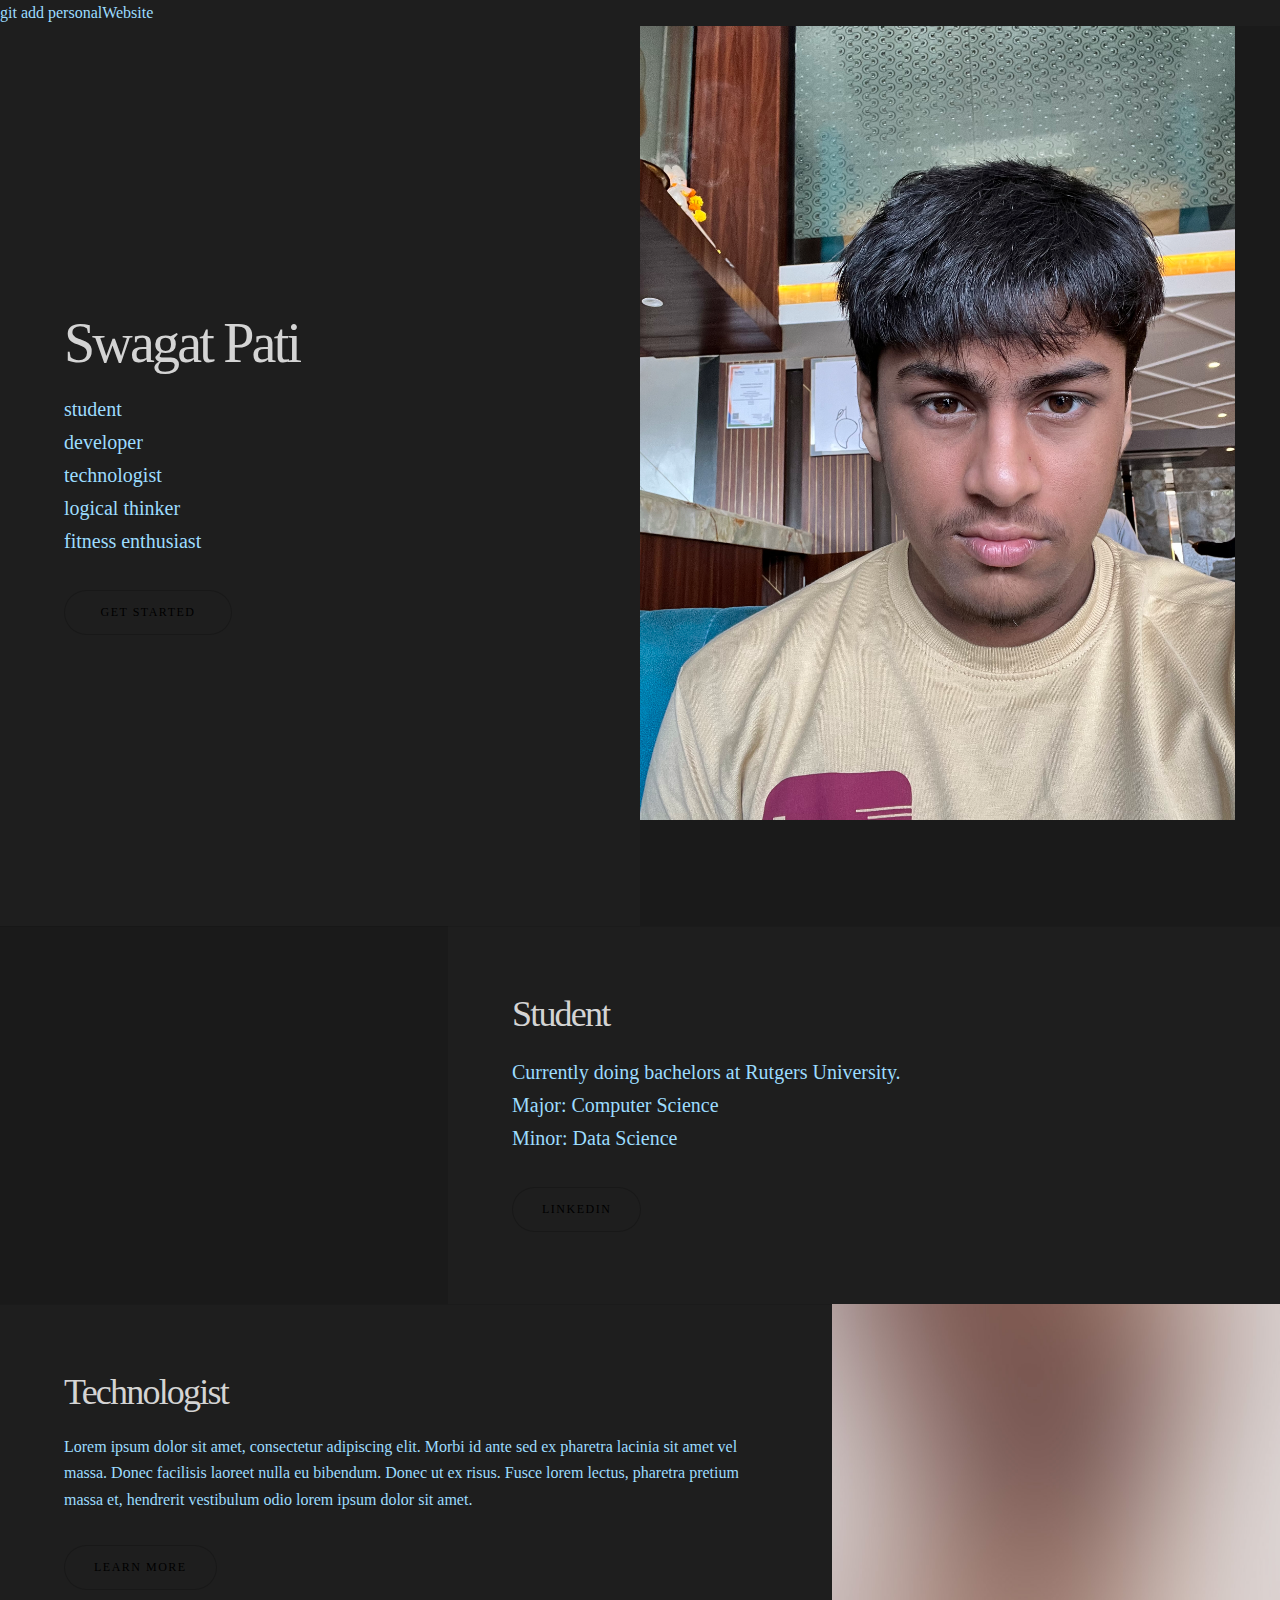
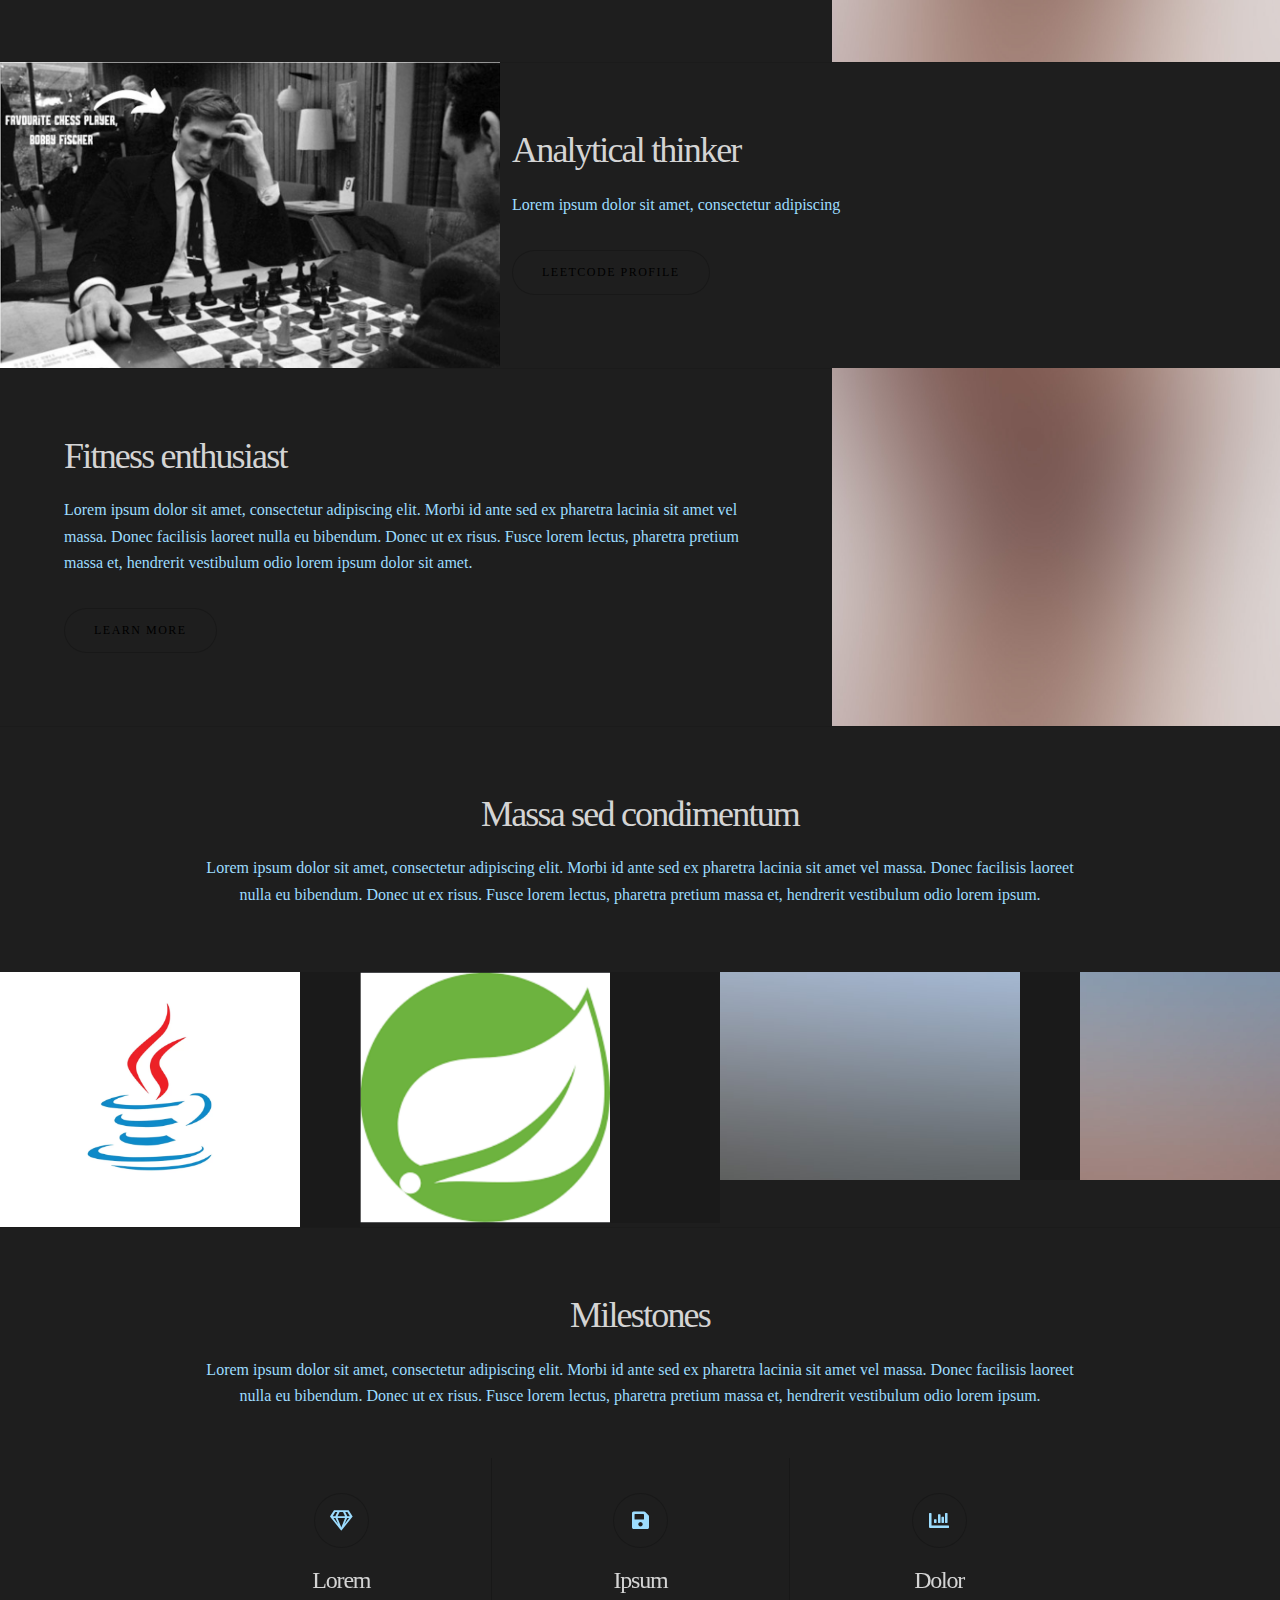
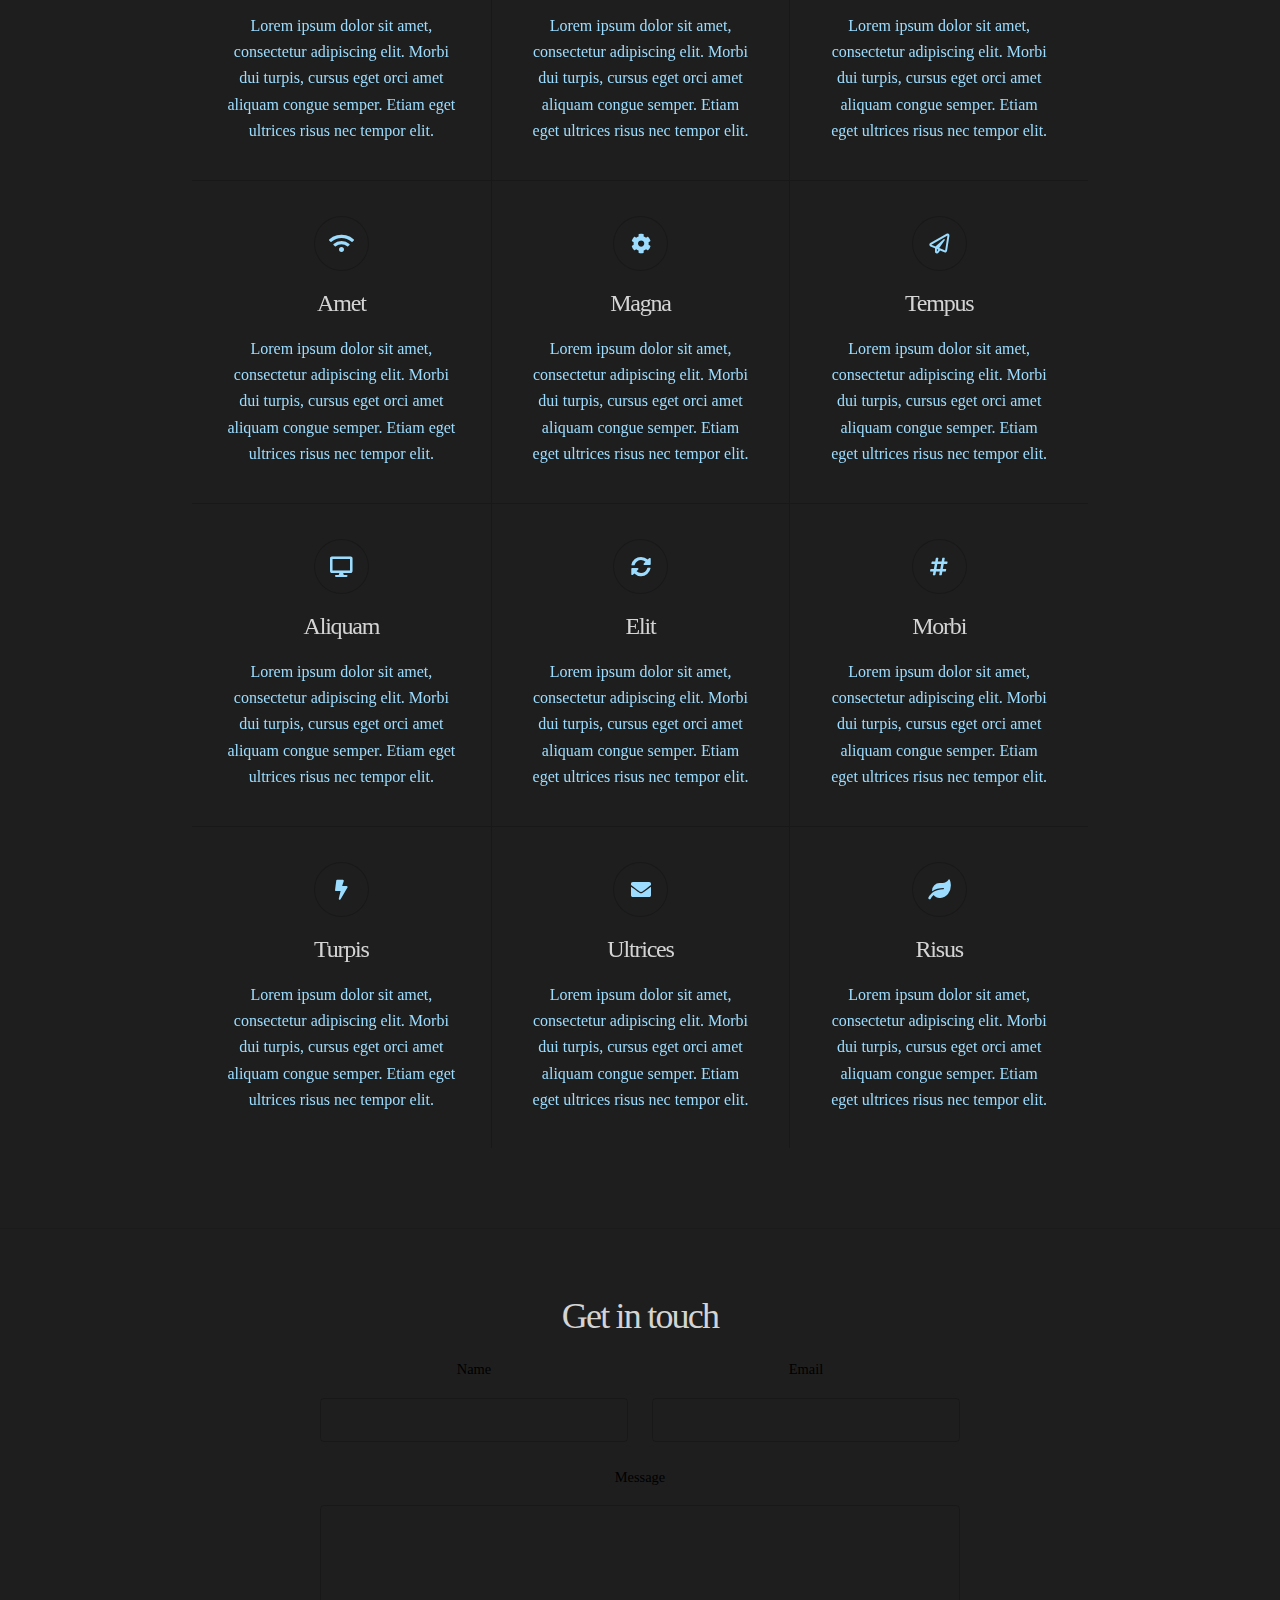
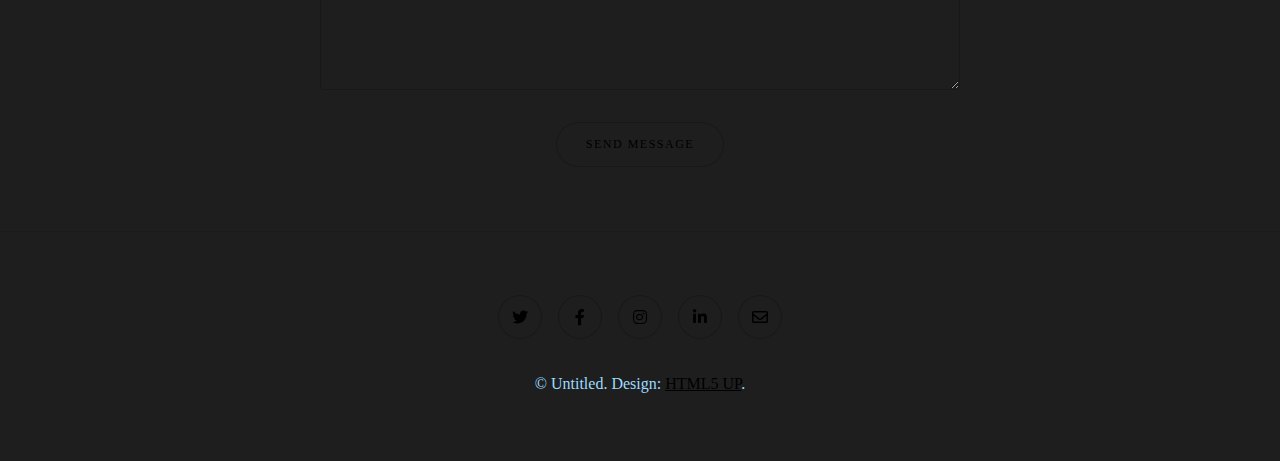
==== commit b1976705: "Add personalWebsite contents" ====
--- a/index.html
+++ b/index.html
@@ -1,4 +1,4 @@
-<!DOCTYPE HTML>
+git add personalWebsite<!DOCTYPE HTML>
 <!--
 	Story by HTML5 UP
 	html5up.net | @ajlkn
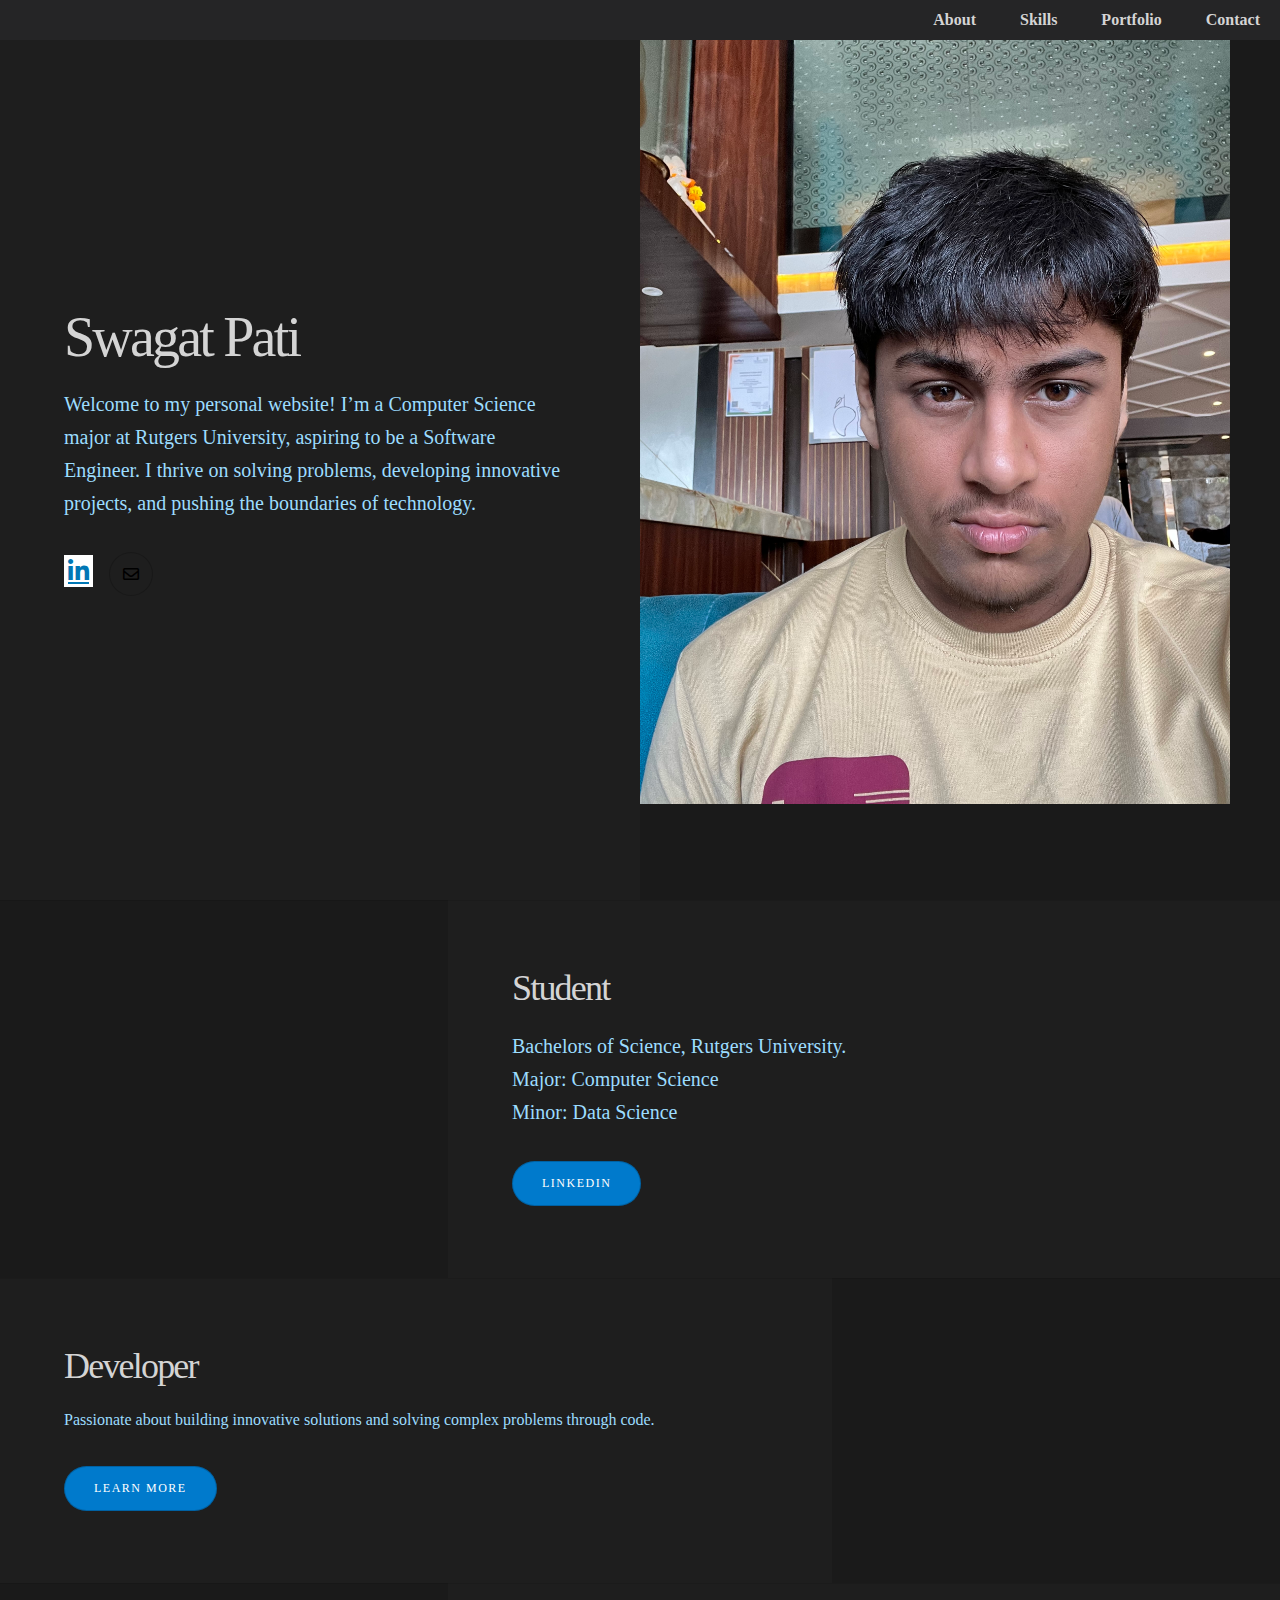
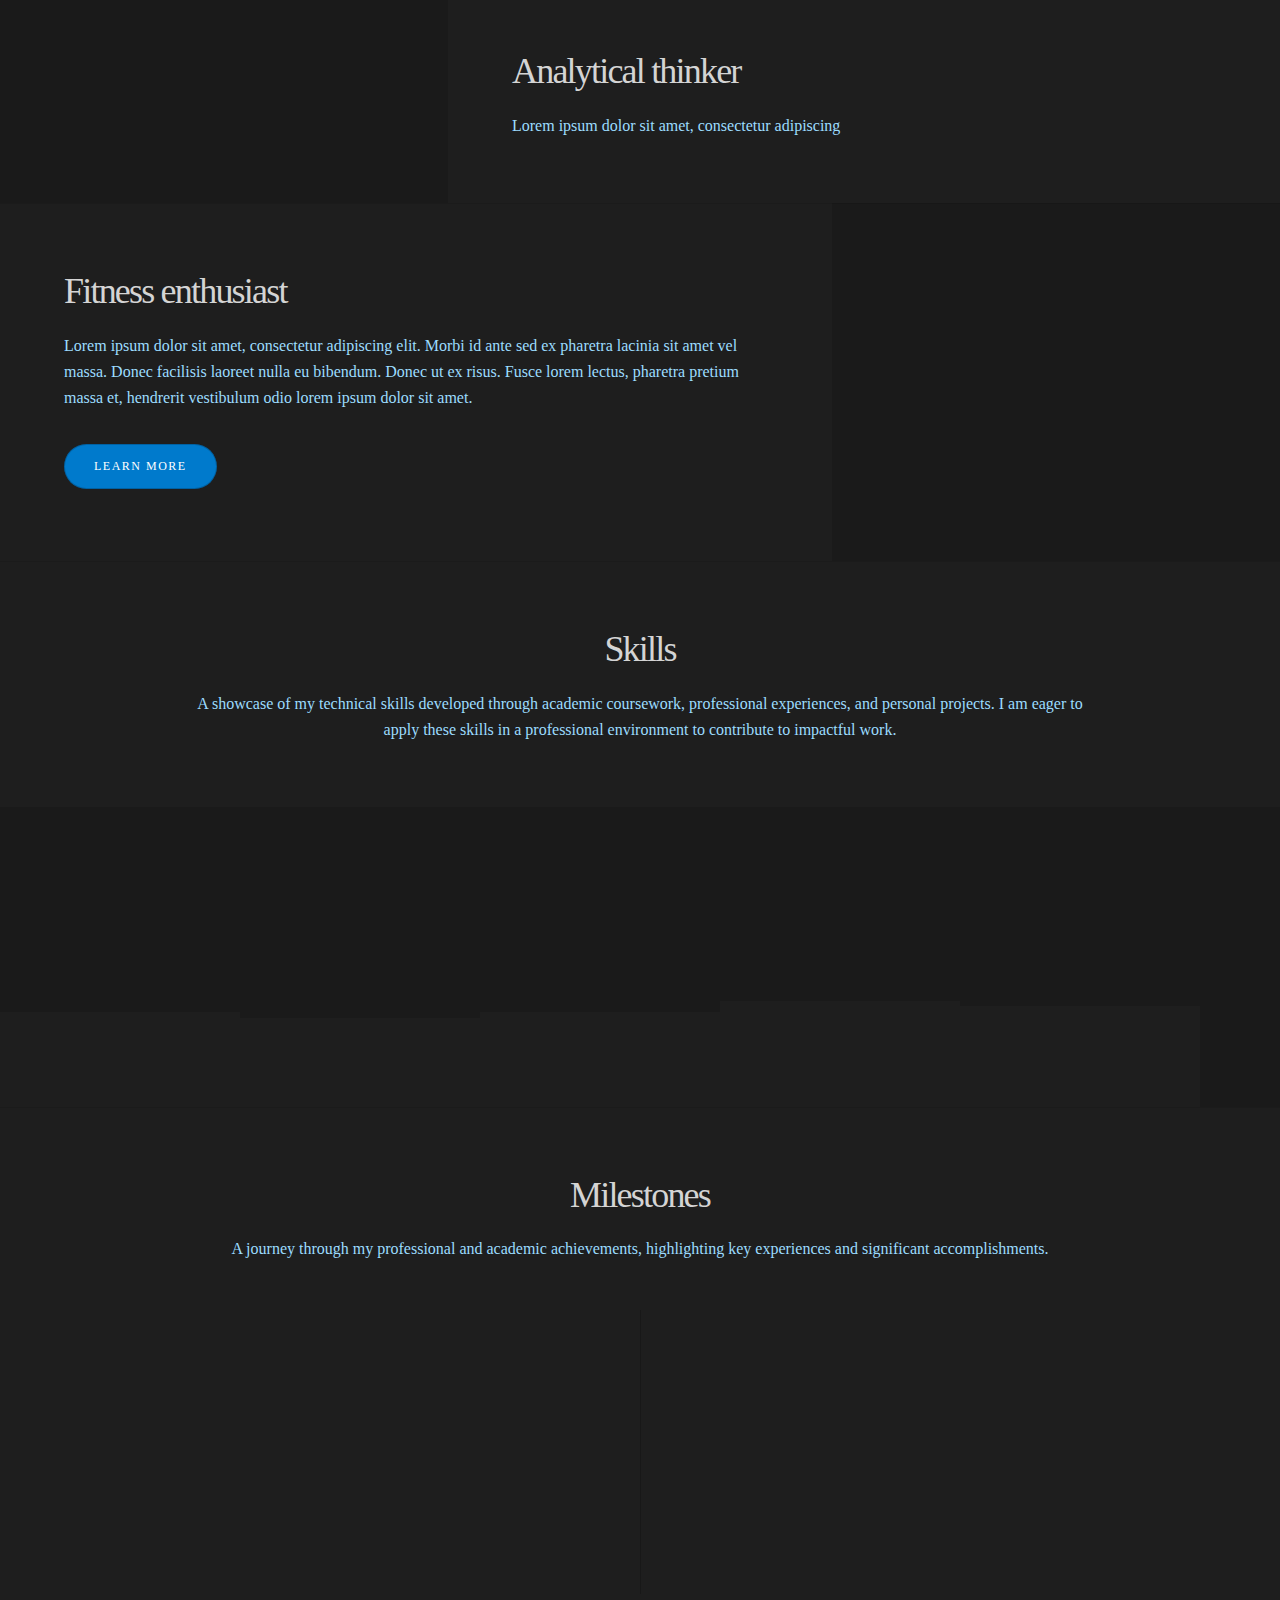
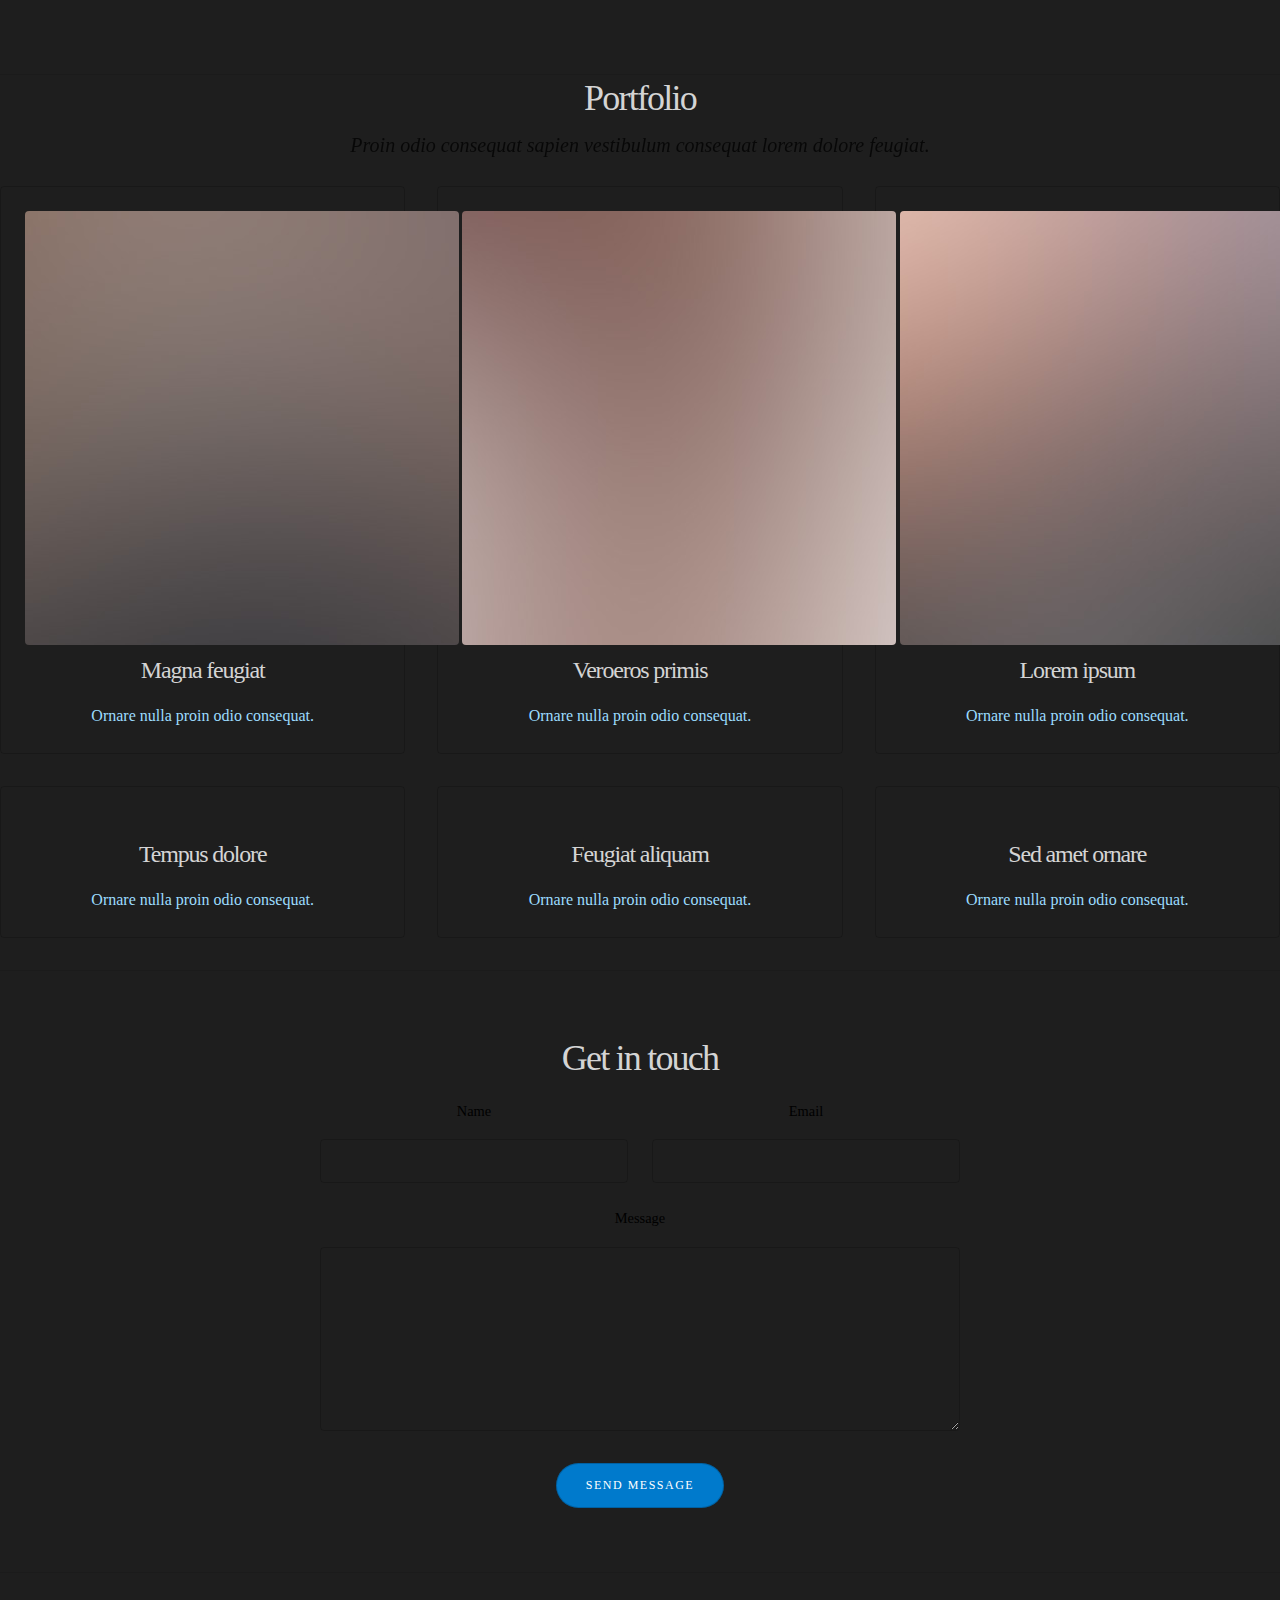
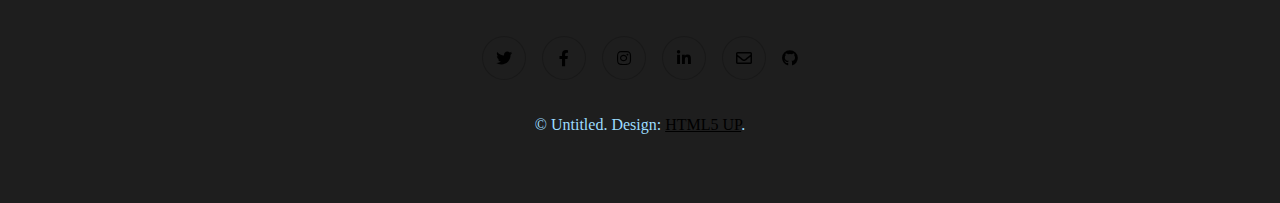
==== commit 68df0049: "Deploy personal website" ====
--- a/index.html
+++ b/index.html
@@ -1,9 +1,4 @@
-git add personalWebsite<!DOCTYPE HTML>
-<!--
-	Story by HTML5 UP
-	html5up.net | @ajlkn
-	Free for personal and commercial use under the CCA 3.0 license (html5up.net/license)
--->
+<!DOCTYPE HTML>
 <html>
 	<head>
 		<title>Story by HTML5 UP</title>
@@ -14,28 +9,34 @@
 	</head>
 	<body class="is-preload">
 
+			<nav id="nav">
+				<ul class="container">
+					<li><a href="#About">About</a></li>
+					<li><a href="#skills">Skills</a></li>
+					<li><a href="#portfolio">Portfolio</a></li>
+					<li><a href="#contact">Contact</a></li>
+				</ul>
+			</nav>
+
 		<!-- Wrapper -->
 			<div id="wrapper" class="divided">
 
 				<!-- One -->
-					<section class="banner style1 orient-left content-align-left image-position-right fullscreen onload-image-fade-in onload-content-fade-right">
+					<section id="About" class="banner style1 orient-left content-align-left image-position-right fullscreen onload-image-fade-in onload-content-fade-right">
 						<div class="content">
 							<h1>Swagat Pati</h1>
 							<p class="major">
-								student<br>
-								developer<br>
-								technologist<br>
-								logical thinker<br>
-								fitness enthusiast<br>
+								Welcome to my personal website! I’m a Computer Science major at Rutgers University, aspiring to be a Software Engineer. I thrive on solving problems, developing innovative projects, and pushing the boundaries of technology.
 							</p>
 							
-							<ul class="actions stacked">
-								<li><a href="#first" class="button big wide smooth-scroll-middle">Get Started</a></li>
+							<ul class="icons">
+								<li><a href="https://www.linkedin.com/in/swagatpati8/" class="fab fa-linkedin-in custom-linkedin-icon"><span class="label"></span></a></li>
+								<li><a href="#" class="icon style2 fa-envelope"><span class="label">Email</span></a></li>
 							</ul>
 						</div>
 						<div class="image">
 							<div class="image">
-								<img src="images/banner.jpg" alt="" style="width: 595px; height: auto;" />
+								<img src="images/banner.jpg" alt="" style="width: 590px; height: auto;" />
 							</div>
 						</div>
 					</section>
@@ -45,7 +46,7 @@
 						<div class="content">
 							<h2>Student</h2>
 							<p class="major">
-								Currently doing bachelors at Rutgers University.<br>
+								Bachelors of Science, Rutgers University.<br>
 								Major: Computer Science<br>
 								Minor: Data Science<br>
 							</p>
@@ -61,8 +62,8 @@
 				<!-- Three -->
 					<section class="spotlight style1 orient-left content-align-left image-position-center onscroll-image-fade-in">
 						<div class="content">
-							<h2>Technologist</h2>
-							<p>Lorem ipsum dolor sit amet, consectetur adipiscing elit. Morbi id ante sed ex pharetra lacinia sit amet vel massa. Donec facilisis laoreet nulla eu bibendum. Donec ut ex risus. Fusce lorem lectus, pharetra pretium massa et, hendrerit vestibulum odio lorem ipsum dolor sit amet.</p>
+							<h2>Developer</h2>
+							<p>Passionate about building innovative solutions and solving complex problems through code.</p>
 							<ul class="actions stacked">
 								<li><a href="#" class="button">Learn More</a></li>
 							</ul>
@@ -77,9 +78,6 @@
 						<div class="content">
 							<h2>Analytical thinker</h2>
 							<p>Lorem ipsum dolor sit amet, consectetur adipiscing </p>
-							<ul class="actions stacked">
-								<li><a href="https://leetcode.com/u/SwagatPati/" class="button">Leetcode Profile</a></li>
-							</ul>
 						</div>
 						<div class="image">
 							<img src="images/spotlight03.jpg" alt="" style="width:500px; height:auto;" />
@@ -99,19 +97,21 @@
 						<img src="images/spotlight02.jpg" alt="" />
 					</div>
 				</section>
+				
+
 
 				<!-- Six -->
-					<section class="wrapper style1 align-center">
+					<section id="skills" class="wrapper style1 align-center">
 						<div class="inner">
-							<h2>Massa sed condimentum</h2>
-							<p>Lorem ipsum dolor sit amet, consectetur adipiscing elit. Morbi id ante sed ex pharetra lacinia sit amet vel massa. Donec facilisis laoreet nulla eu bibendum. Donec ut ex risus. Fusce lorem lectus, pharetra pretium massa et, hendrerit vestibulum odio lorem ipsum.</p>
+							<h2>Skills</h2>
+							<p>A showcase of my technical skills developed through academic coursework, professional experiences, and personal projects. I am eager to apply these skills in a professional environment to contribute to impactful work.</p>
 						</div>
 
 						<!-- Gallery -->
 							<div class="gallery style2 medium lightbox onscroll-fade-in">
 								<article>
 									<a href="images/gallery/fulls/01.jpg" class="image">
-										<img src="images/gallery/thumbs/01.jpg" alt="" style="width:300px; height:auto" />
+										<img src="images/gallery/thumbs/01.jpg" alt=""/>
 									</a>
 									<div class="caption">
 										<h3>JAVA</h3>
@@ -123,7 +123,7 @@
 								</article>
 								<article>
 									<a href="images/gallery/fulls/02.jpg" class="image">
-										<img src="images/gallery/thumbs/02.jpg" alt="" style="width:250px; height:auto"/>
+										<img src="images/gallery/thumbs/02.jpg" alt="" style="width:210px; height:auto"/>
 									</a>
 									<div class="caption">
 										<h3>Spring Boot</h3>
@@ -135,10 +135,10 @@
 								</article>
 								<article>
 									<a href="images/gallery/fulls/03.jpg" class="image">
-										<img src="images/gallery/thumbs/03.jpg" alt="" style="width:300px; height:auto"/>
-									</a>
-									<div class="caption">
-										<h3>Magna Amet</h3>
+										<img src="images/gallery/thumbs/03.jpg" alt="" style="width:280px; height:auto"/>
+									</a>
+									<div class="caption">
+										<h3>Angular</h3>
 										<p>Lorem ipsum dolor amet, consectetur magna etiam elit. Etiam sed ultrices.</p>
 										<ul class="actions fixed">
 											<li><span class="button small">Details</span></li>
@@ -147,10 +147,10 @@
 								</article>
 								<article>
 									<a href="images/gallery/fulls/04.jpg" class="image">
-										<img src="images/gallery/thumbs/04.jpg" alt="" style="width:300px; height:auto"/>
-									</a>
-									<div class="caption">
-										<h3>Sed Tempus</h3>
+										<img src="images/gallery/thumbs/04.jpg" alt="" style="width:150px; height:auto"/>
+									</a>
+									<div class="caption">
+										<h3>MongoDB</h3>
 										<p>Lorem ipsum dolor amet, consectetur magna etiam elit. Etiam sed ultrices.</p>
 										<ul class="actions fixed">
 											<li><span class="button small">Details</span></li>
@@ -159,10 +159,10 @@
 								</article>
 								<article>
 									<a href="images/gallery/fulls/05.jpg" class="image">
-										<img src="images/gallery/thumbs/05.jpg" alt="" style="width:300px; height:auto"/>
-									</a>
-									<div class="caption">
-										<h3>Ultrices Magna</h3>
+										<img src="images/gallery/thumbs/05.jpg" alt="" style="width:200px; height:auto"/>
+									</a>
+									<div class="caption">
+										<h3>ReactJS</h3>
 										<p>Lorem ipsum dolor amet, consectetur magna etiam elit. Etiam sed ultrices.</p>
 										<ul class="actions fixed">
 											<li><span class="button small">Details</span></li>
@@ -261,71 +261,74 @@
 					<section class="wrapper style1 align-center">
 						<div class="inner">
 							<h2>Milestones</h2>
-							<p>Lorem ipsum dolor sit amet, consectetur adipiscing elit. Morbi id ante sed ex pharetra lacinia sit amet vel massa. Donec facilisis laoreet nulla eu bibendum. Donec ut ex risus. Fusce lorem lectus, pharetra pretium massa et, hendrerit vestibulum odio lorem ipsum.</p>
+							<p>A journey through my professional and academic achievements, highlighting key experiences and significant accomplishments.</p>
 							<div class="items style1 medium onscroll-fade-in">
 								<section>
-									<span class="icon style2 major fa-gem"></span>
-									<h3>Lorem</h3>
+									<h3>Full Stack Dev Intern</h3>
 									<p>Lorem ipsum dolor sit amet, consectetur adipiscing elit. Morbi dui turpis, cursus eget orci amet aliquam congue semper. Etiam eget ultrices risus nec tempor elit.</p>
 								</section>
 								<section>
-									<span class="icon solid style2 major fa-save"></span>
-									<h3>Ipsum</h3>
-									<p>Lorem ipsum dolor sit amet, consectetur adipiscing elit. Morbi dui turpis, cursus eget orci amet aliquam congue semper. Etiam eget ultrices risus nec tempor elit.</p>
-								</section>
-								<section>
-									<span class="icon solid style2 major fa-chart-bar"></span>
-									<h3>Dolor</h3>
-									<p>Lorem ipsum dolor sit amet, consectetur adipiscing elit. Morbi dui turpis, cursus eget orci amet aliquam congue semper. Etiam eget ultrices risus nec tempor elit.</p>
-								</section>
-								<section>
-									<span class="icon solid style2 major fa-wifi"></span>
-									<h3>Amet</h3>
-									<p>Lorem ipsum dolor sit amet, consectetur adipiscing elit. Morbi dui turpis, cursus eget orci amet aliquam congue semper. Etiam eget ultrices risus nec tempor elit.</p>
-								</section>
-								<section>
-									<span class="icon solid style2 major fa-cog"></span>
-									<h3>Magna</h3>
-									<p>Lorem ipsum dolor sit amet, consectetur adipiscing elit. Morbi dui turpis, cursus eget orci amet aliquam congue semper. Etiam eget ultrices risus nec tempor elit.</p>
-								</section>
-								<section>
-									<span class="icon style2 major fa-paper-plane"></span>
-									<h3>Tempus</h3>
-									<p>Lorem ipsum dolor sit amet, consectetur adipiscing elit. Morbi dui turpis, cursus eget orci amet aliquam congue semper. Etiam eget ultrices risus nec tempor elit.</p>
-								</section>
-								<section>
-									<span class="icon solid style2 major fa-desktop"></span>
-									<h3>Aliquam</h3>
-									<p>Lorem ipsum dolor sit amet, consectetur adipiscing elit. Morbi dui turpis, cursus eget orci amet aliquam congue semper. Etiam eget ultrices risus nec tempor elit.</p>
-								</section>
-								<section>
-									<span class="icon solid style2 major fa-sync-alt"></span>
-									<h3>Elit</h3>
-									<p>Lorem ipsum dolor sit amet, consectetur adipiscing elit. Morbi dui turpis, cursus eget orci amet aliquam congue semper. Etiam eget ultrices risus nec tempor elit.</p>
-								</section>
-								<section>
-									<span class="icon solid style2 major fa-hashtag"></span>
-									<h3>Morbi</h3>
-									<p>Lorem ipsum dolor sit amet, consectetur adipiscing elit. Morbi dui turpis, cursus eget orci amet aliquam congue semper. Etiam eget ultrices risus nec tempor elit.</p>
-								</section>
-								<section>
-									<span class="icon solid style2 major fa-bolt"></span>
-									<h3>Turpis</h3>
-									<p>Lorem ipsum dolor sit amet, consectetur adipiscing elit. Morbi dui turpis, cursus eget orci amet aliquam congue semper. Etiam eget ultrices risus nec tempor elit.</p>
-								</section>
-								<section>
-									<span class="icon solid style2 major fa-envelope"></span>
-									<h3>Ultrices</h3>
-									<p>Lorem ipsum dolor sit amet, consectetur adipiscing elit. Morbi dui turpis, cursus eget orci amet aliquam congue semper. Etiam eget ultrices risus nec tempor elit.</p>
-								</section>
-								<section>
-									<span class="icon solid style2 major fa-leaf"></span>
-									<h3>Risus</h3>
+									<h3>Software Engineering Fellow</h3>
 									<p>Lorem ipsum dolor sit amet, consectetur adipiscing elit. Morbi dui turpis, cursus eget orci amet aliquam congue semper. Etiam eget ultrices risus nec tempor elit.</p>
 								</section>
 							</div>
 						</div>
 					</section>
+
+				<!-- Eight -->
+					<article id="portfolio" class="wrapper style1 align-center">
+						<div class="container">
+							<header>
+								<h2>Portfolio</h2>
+								<p>Proin odio consequat  sapien vestibulum consequat lorem dolore feugiat.</p>
+							</header>
+							<div class="row">
+								<div class="col-4 col-6-medium col-12-small">
+									<article class="box style2">
+										<a href="#" class="image featured"><img src="images/pic01.jpg" alt="" /></a>
+										<h3><a href="#">Magna feugiat</a></h3>
+										<p>Ornare nulla proin odio consequat.</p>
+									</article>
+								</div>
+								<div class="col-4 col-6-medium col-12-small">
+									<article class="box style2">
+										<a href="#" class="image featured"><img src="images/pic02.jpg" alt="" /></a>
+										<h3><a href="#">Veroeros primis</a></h3>
+										<p>Ornare nulla proin odio consequat.</p>
+									</article>
+								</div>
+								<div class="col-4 col-6-medium col-12-small">
+									<article class="box style2">
+										<a href="#" class="image featured"><img src="images/pic03.jpg" alt="" /></a>
+										<h3><a href="#">Lorem ipsum</a></h3>
+										<p>Ornare nulla proin odio consequat.</p>
+									</article>
+								</div>
+								<div class="col-4 col-6-medium col-12-small">
+									<article class="box style2">
+										<a href="#" class="image featured"><img src="images/pic04.jpg" alt="" /></a>
+										<h3><a href="#">Tempus dolore</a></h3>
+										<p>Ornare nulla proin odio consequat.</p>
+									</article>
+								</div>
+								<div class="col-4 col-6-medium col-12-small">
+									<article class="box style2">
+										<a href="#" class="image featured"><img src="images/pic05.jpg" alt="" /></a>
+										<h3><a href="#">Feugiat aliquam</a></h3>
+										<p>Ornare nulla proin odio consequat.</p>
+									</article>
+								</div>
+								<div class="col-4 col-6-medium col-12-small">
+									<article class="box style2">
+										<a href="#" class="image featured"><img src="images/pic06.jpg" alt="" /></a>
+										<h3><a href="#">Sed amet ornare</a></h3>
+										<p>Ornare nulla proin odio consequat.</p>
+									</article>
+								</div>
+							</div>
+						</div>
+					</article>
+		
 
 				<!-- Eight -->
 					<section class="wrapper style1 align-center">
@@ -363,6 +366,7 @@
 								<li><a href="#" class="icon brands style2 fa-instagram"><span class="label">Instagram</span></a></li>
 								<li><a href="#" class="icon brands style2 fa-linkedin-in"><span class="label">LinkedIn</span></a></li>
 								<li><a href="#" class="icon style2 fa-envelope"><span class="label">Email</span></a></li>
+								<li><a href="#" class="icon brands fa-github"><span class="label">Github</span></a></li>
 							</ul>
 							<p>&copy; Untitled. Design: <a href="https://html5up.net">HTML5 UP</a>.</p>
 						</div>
--- a/assets/css/main.css
+++ b/assets/css/main.css
@@ -2187,9 +2187,9 @@
 	input[type="button"],
 	button,
 	.button {
-		background-color: transparent;
+		background-color: #007ACC;
 		box-shadow: inset 0 0 0 1px rgba(0, 0, 0, 0.2);
-		color: #000000 !important;
+		color: white !important;
 	}
 
 		input[type="submit"]:hover,
@@ -2621,9 +2621,21 @@
 	}
 
 	a.icon.style2:active:before {
-		background-color: rgba(71, 211, 229, 0.1);
+		background-color: rgba(22, 45, 223, 0.1);
 		box-shadow: inset 0 0 0 1px #47D3E5;
 		color: #47D3E5;
+	}
+
+	.custom-linkedin-icon {
+		color: #0077B5;
+		font-size: 24px; /* Adjust the size as needed */
+    	padding: 4px; /* Add some padding */
+    	transition: color 0.3s ease;
+		background-color: #ffffff;
+	}
+
+	.custom-linkedin-icon:hover {
+		color: #005582; /* Slightly darker blue on hover */
 	}
 
 /* Image */
@@ -2751,6 +2763,74 @@
 	ul.alt li {
 		border-top-color: rgba(0, 0, 0, 0.2);
 	}
+
+
+
+/* Nav */
+
+#nav {
+	background-color: #252526;
+	text-align: right;
+	position: fixed;
+	left: 0;
+	top: 0;
+	width: 100%;
+	z-index: 10000;
+	cursor: default;
+	height: 2.5em;
+	line-height: 1.5em;
+}
+
+	#nav ul {
+		margin-bottom: 0;
+		list-style: none;
+		padding-left: 0;
+	}
+
+	#nav li {
+		display: inline-block;
+		padding-left: 0;
+	}
+
+	#nav a {
+		-moz-transition: background-color .2s ease-in-out;
+		-webkit-transition: background-color .2s ease-in-out;
+		-ms-transition: background-color .2s ease-in-out;
+		transition: background-color .2s ease-in-out;
+		position: relative;
+		display: block;
+		color: #D4D4D4;
+		text-decoration: none;
+		outline: 0;
+		font-weight: 600;
+		border-radius: 8px;
+		color: #D4D4D4;
+		height: 2.5em;
+		line-height: 2.5em;
+		padding: 0 1.25em;
+	}
+
+		#nav a:hover {
+			color: #D4D4D4 !important;
+			background: #3C3C3C;
+		}
+
+		#nav a.active {
+			background: #007ACC;
+		}
+
+			#nav a.active:before {
+				content: '';
+				display: block;
+				position: absolute;
+				bottom: -0.6em;
+				left: 50%;
+				margin-left: -0.75em;
+				border-left: solid 0.75em transparent;
+				border-right: solid 0.75em transparent;
+				border-top: solid 0.6em #007ACC;
+			}
+
 
 /* Actions */
 
@@ -6118,6 +6198,8 @@
 		-webkit-transition-delay: 0s;
 		-ms-transition-delay: 0s;
 		transition-delay: 0s;
+		/*width: 400px;
+		height: 300px;*/
 	}
 
 	.gallery.onscroll-fade-in article:nth-child(2) .image img {
@@ -6869,7 +6951,7 @@
 			display: block;
 			position: relative;
 			overflow: hidden;
-			width: 22.5rem;
+			width: 15rem;
 			max-width: 75vw;
 		}
 
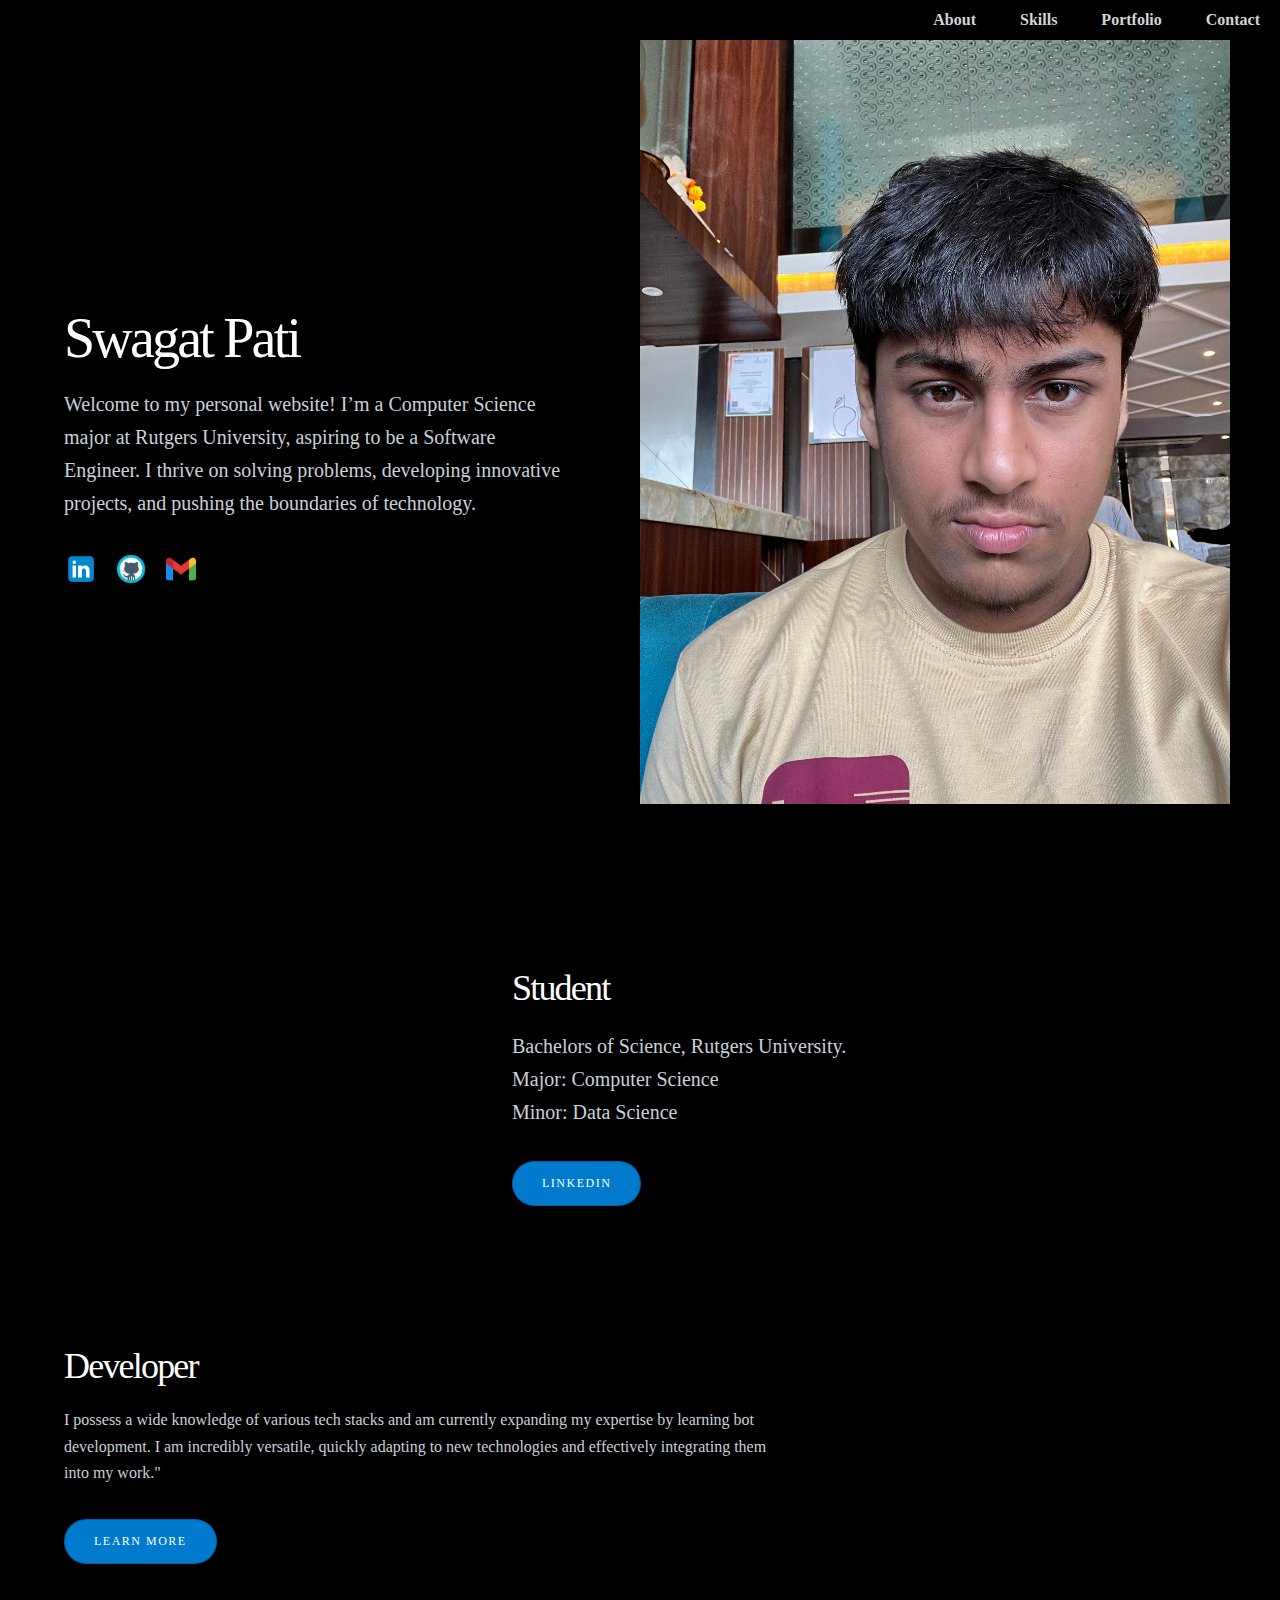
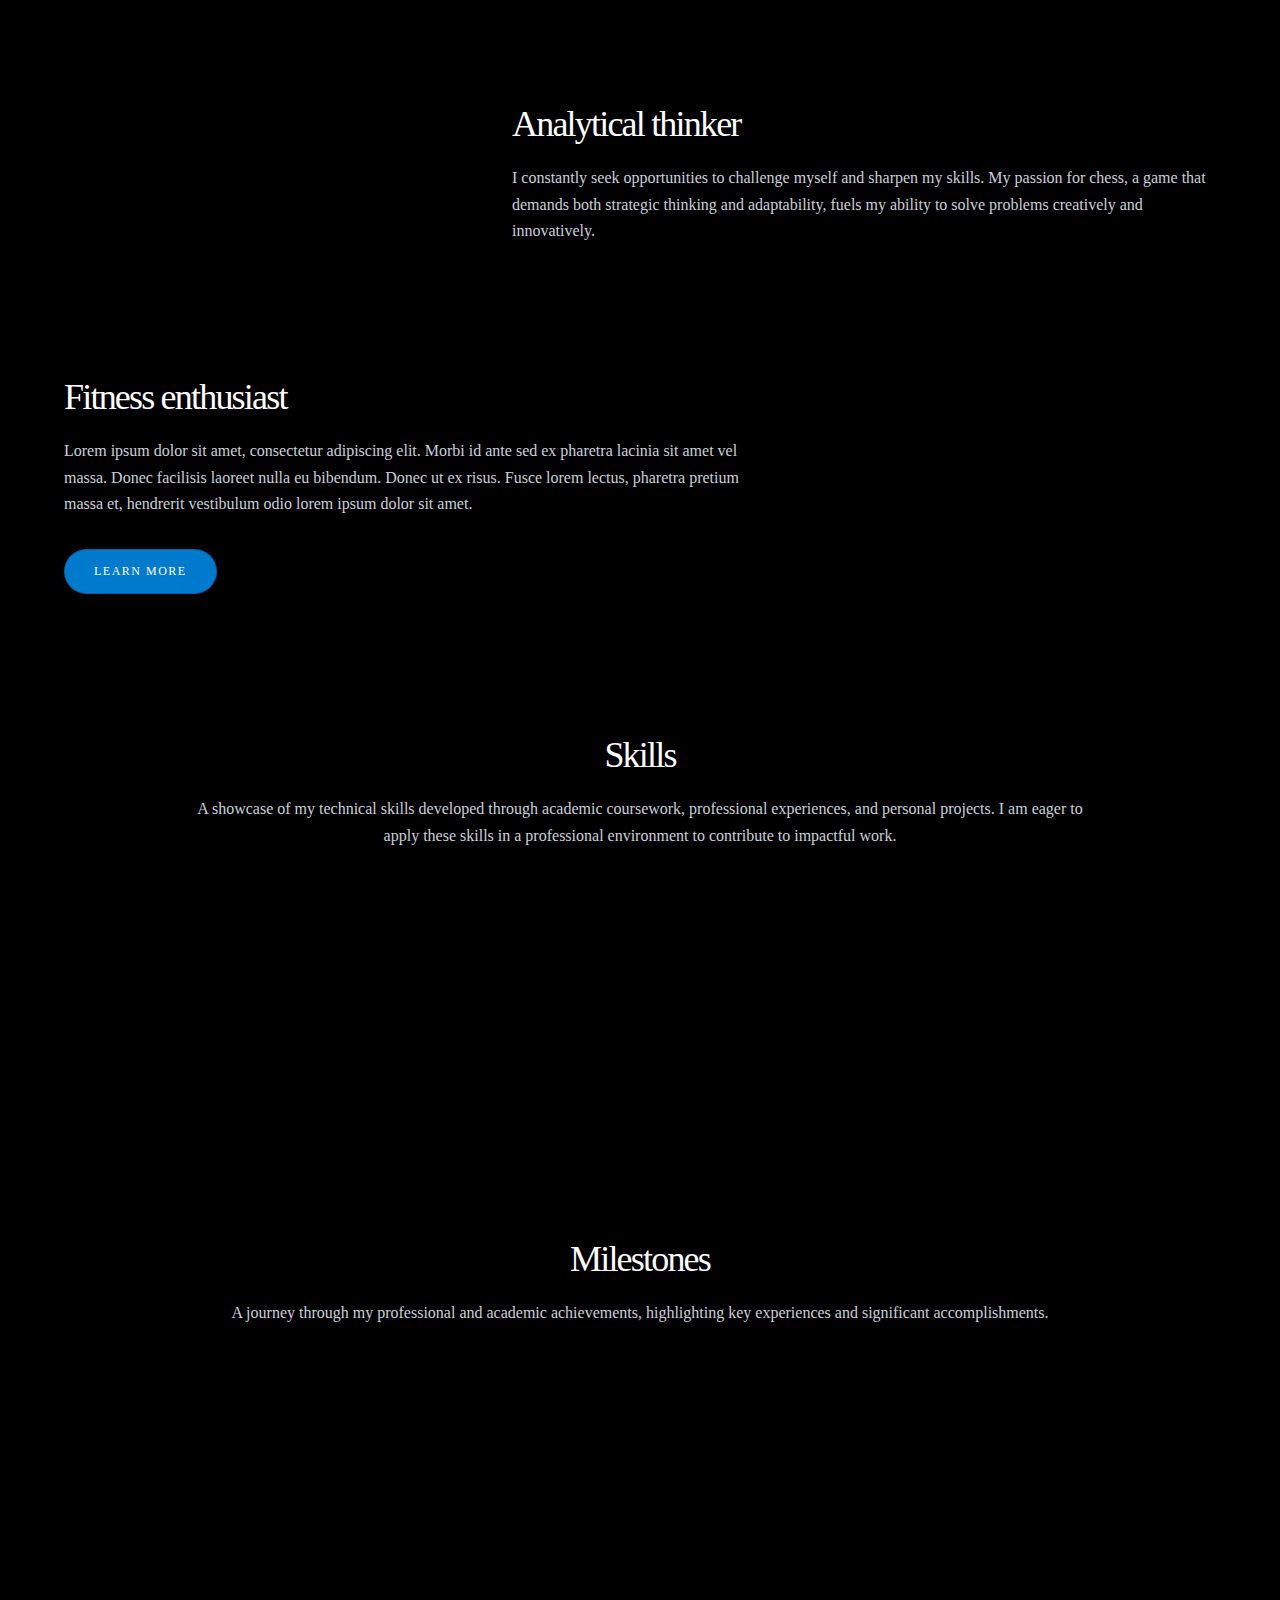
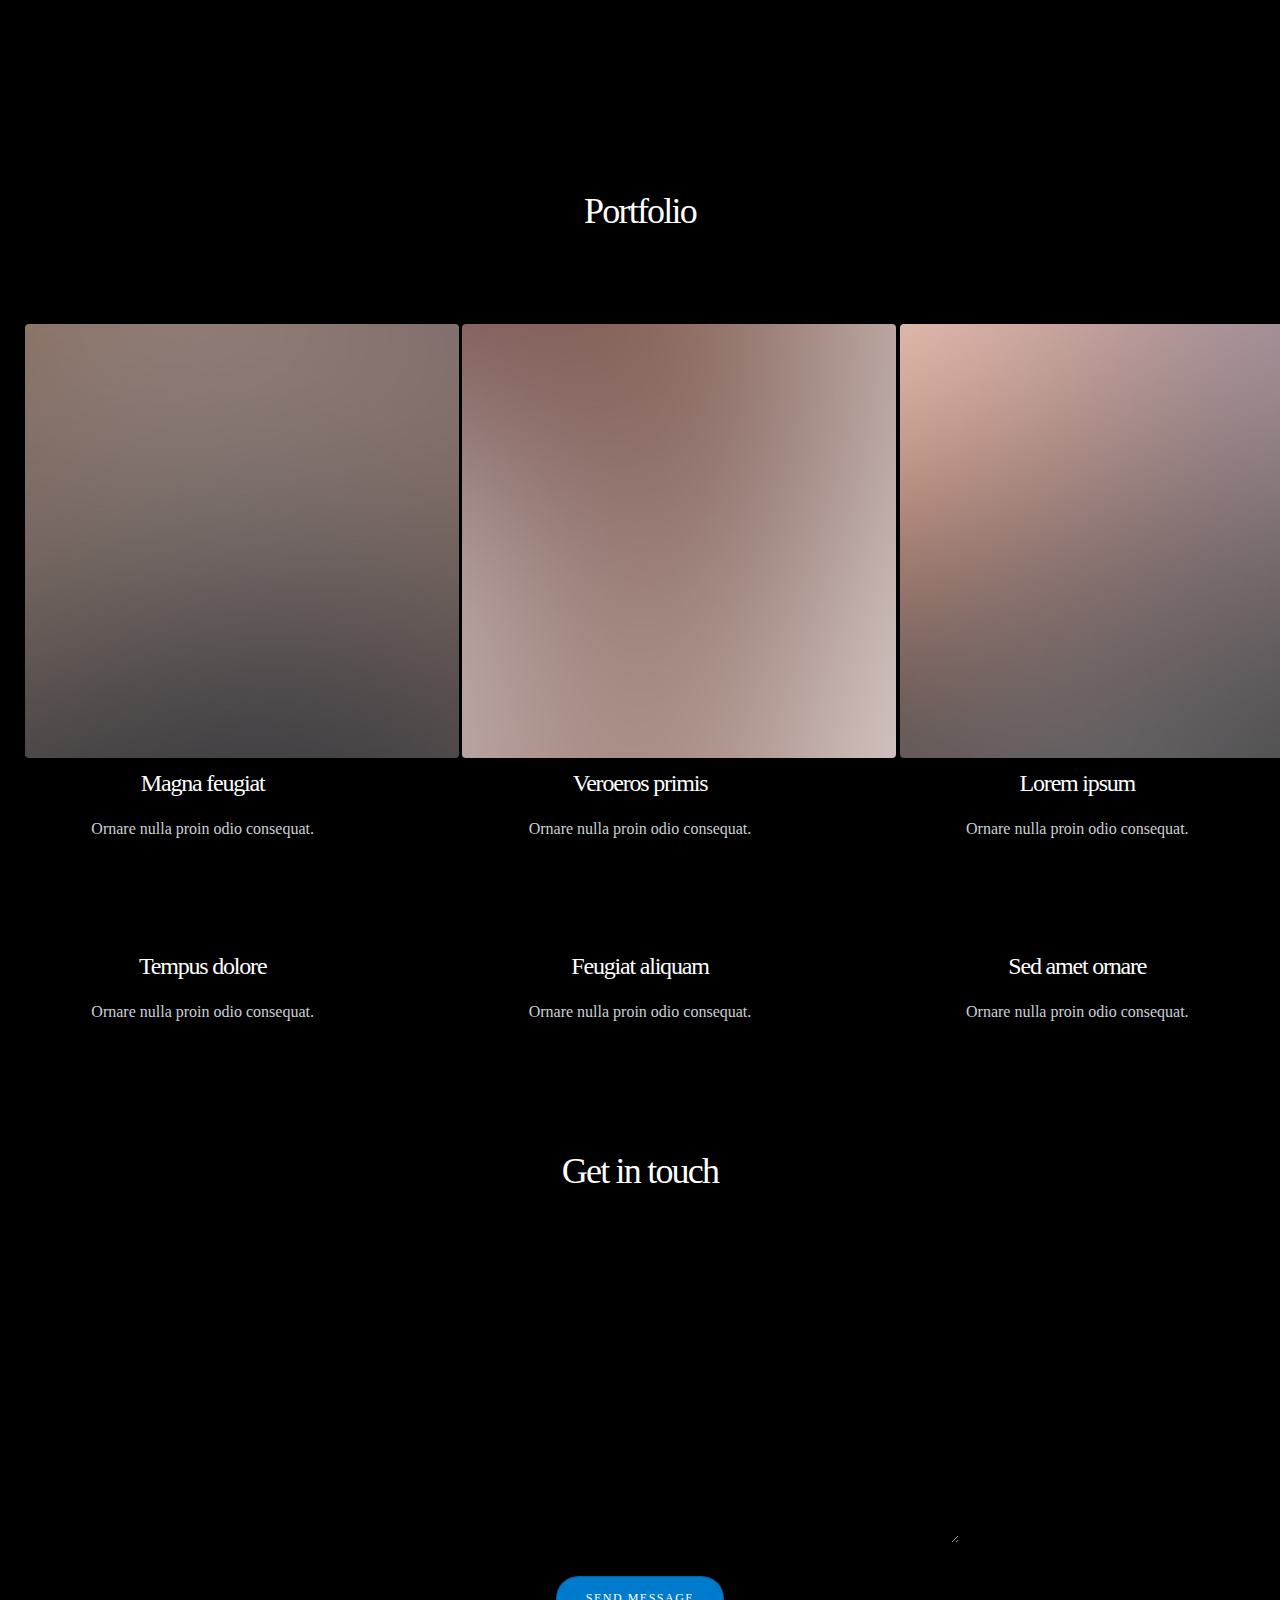
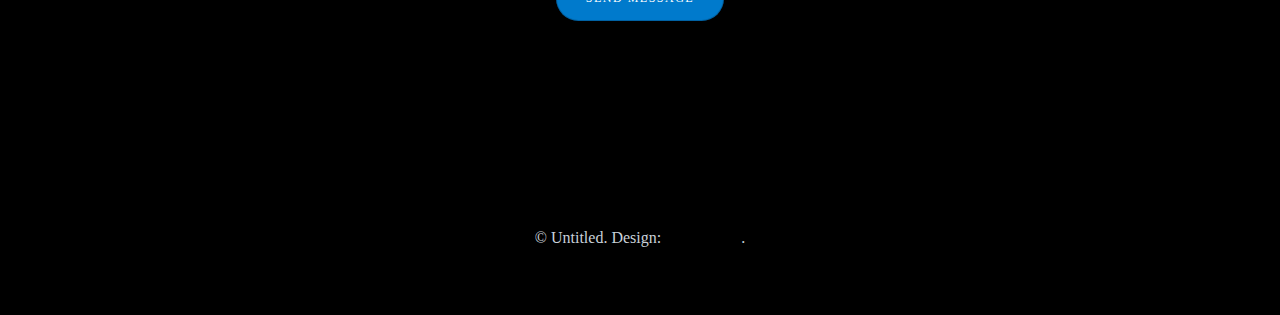
==== commit 2db76d3d: "very very new changes" ====
--- a/index.html
+++ b/index.html
@@ -1,7 +1,7 @@
 <!DOCTYPE HTML>
 <html>
 	<head>
-		<title>Story by HTML5 UP</title>
+		<title>Personal Website</title>
 		<meta charset="utf-8" />
 		<meta name="viewport" content="width=device-width, initial-scale=1, user-scalable=no" />
 		<link rel="stylesheet" href="assets/css/main.css" />
@@ -30,8 +30,21 @@
 							</p>
 							
 							<ul class="icons">
-								<li><a href="https://www.linkedin.com/in/swagatpati8/" class="fab fa-linkedin-in custom-linkedin-icon"><span class="label"></span></a></li>
-								<li><a href="#" class="icon style2 fa-envelope"><span class="label">Email</span></a></li>
+								<li>
+									<a href="https://www.linkedin.com/in/swagatpati8/">
+										<img src="images/linkedin.jpg" alt="LinkedIn" class="custom-linkedin-icon" style="width: 34px; height: 34px;">
+									</a>
+								</li>
+								<li>
+									<a href="https://github.com/swagatpati8?tab=repositories">
+										<img src="images/github.jpg" alt="Github Icon" style="width: 34px; height: 34px;">
+									</a>
+								</li>
+								<li>
+									<a href="mailto:swagat.pati@rutgers.edu">
+										<img src="images/mail.jpg" alt="Github Icon" style="width: 34px; height: 34px;">
+									</a>
+								</li>
 							</ul>
 						</div>
 						<div class="image">
@@ -63,13 +76,13 @@
 					<section class="spotlight style1 orient-left content-align-left image-position-center onscroll-image-fade-in">
 						<div class="content">
 							<h2>Developer</h2>
-							<p>Passionate about building innovative solutions and solving complex problems through code.</p>
+							<p>I possess a wide knowledge of various tech stacks and am currently expanding my expertise by learning bot development. I am incredibly versatile, quickly adapting to new technologies and effectively integrating them into my work."</p>
 							<ul class="actions stacked">
 								<li><a href="#" class="button">Learn More</a></li>
 							</ul>
 						</div>
 						<div class="image">
-							<img src="images/spotlight02.jpg" alt="" />
+							<img src="images/spotlight02.jpg" alt="" style="width:420px; height:auto;" />
 						</div>
 					</section>
 
@@ -77,10 +90,10 @@
 					<section class="spotlight style1 orient-right content-align-left image-position-center onscroll-image-fade-in">
 						<div class="content">
 							<h2>Analytical thinker</h2>
-							<p>Lorem ipsum dolor sit amet, consectetur adipiscing </p>
+							<p>I constantly seek opportunities to challenge myself and sharpen my skills. My passion for chess, a game that demands both strategic thinking and adaptability, fuels my ability to solve problems creatively and innovatively.</p>
 						</div>
 						<div class="image">
-							<img src="images/spotlight03.jpg" alt="" style="width:500px; height:auto;" />
+							<img src="images/spotlight03.jpg" alt="" style="width:370px; height:auto;" />
 						</div>
 					</section>
 
@@ -94,7 +107,7 @@
 						</ul>
 					</div>
 					<div class="image">
-						<img src="images/spotlight02.jpg" alt="" />
+						<img src="images/spotlight04.jpg" alt="" />
 					</div>
 				</section>
 				
@@ -111,7 +124,7 @@
 							<div class="gallery style2 medium lightbox onscroll-fade-in">
 								<article>
 									<a href="images/gallery/fulls/01.jpg" class="image">
-										<img src="images/gallery/thumbs/01.jpg" alt=""/>
+										<img src="images/gallery/thumbs/01.jpg" alt="" style="width:300px; height:auto"/>
 									</a>
 									<div class="caption">
 										<h3>JAVA</h3>
@@ -147,7 +160,7 @@
 								</article>
 								<article>
 									<a href="images/gallery/fulls/04.jpg" class="image">
-										<img src="images/gallery/thumbs/04.jpg" alt="" style="width:150px; height:auto"/>
+										<img src="images/gallery/thumbs/04.jpg" alt="" style="width:262px; height:auto"/>
 									</a>
 									<div class="caption">
 										<h3>MongoDB</h3>
@@ -159,7 +172,7 @@
 								</article>
 								<article>
 									<a href="images/gallery/fulls/05.jpg" class="image">
-										<img src="images/gallery/thumbs/05.jpg" alt="" style="width:200px; height:auto"/>
+										<img src="images/gallery/thumbs/05.jpg" alt="" style="width:261px; height:auto"/>
 									</a>
 									<div class="caption">
 										<h3>ReactJS</h3>
@@ -171,10 +184,10 @@
 								</article>
 								<article>
 									<a href="images/gallery/fulls/06.jpg" class="image">
-										<img src="images/gallery/thumbs/06.jpg" alt="" style="width:300px; height:auto"/>
-									</a>
-									<div class="caption">
-										<h3>Sed Tempus</h3>
+										<img src="images/gallery/thumbs/06.jpg" alt="" style="width:270px; height:auto"/>
+									</a>
+									<div class="caption">
+										<h3>Python</h3>
 										<p>Lorem ipsum dolor amet, consectetur magna etiam elit. Etiam sed ultrices.</p>
 										<ul class="actions fixed">
 											<li><span class="button small">Details</span></li>
@@ -183,10 +196,10 @@
 								</article>
 								<article>
 									<a href="images/gallery/fulls/07.jpg" class="image">
-										<img src="images/gallery/thumbs/07.jpg" alt="" style="width:300px; height:auto"/>
-									</a>
-									<div class="caption">
-										<h3>Ipsum Lorem</h3>
+										<img src="images/gallery/thumbs/07.jpg" alt="" style="width:270px; height:auto"/>
+									</a>
+									<div class="caption">
+										<h3>Swagger UI</h3>
 										<p>Lorem ipsum dolor amet, consectetur magna etiam elit. Etiam sed ultrices.</p>
 										<ul class="actions fixed">
 											<li><span class="button small">Details</span></li>
@@ -195,10 +208,10 @@
 								</article>
 								<article>
 									<a href="images/gallery/fulls/08.jpg" class="image">
-										<img src="images/gallery/thumbs/08.jpg" alt="" style="width:300px; height:auto"/>
-									</a>
-									<div class="caption">
-										<h3>Magna Risus</h3>
+										<img src="images/gallery/thumbs/08.jpg" alt="" style="width:250px; height:auto"/>
+									</a>
+									<div class="caption">
+										<h3>Material UI</h3>
 										<p>Lorem ipsum dolor amet, consectetur magna etiam elit. Etiam sed ultrices.</p>
 										<ul class="actions fixed">
 											<li><span class="button small">Details</span></li>
@@ -207,10 +220,10 @@
 								</article>
 								<article>
 									<a href="images/gallery/fulls/09.jpg" class="image">
-										<img src="images/gallery/thumbs/09.jpg" alt="" style="width:300px; height:auto"/>
-									</a>
-									<div class="caption">
-										<h3>Tempus Dolor</h3>
+										<img src="images/gallery/thumbs/09.jpg" alt="" style="width:250px; height:auto"/>
+									</a>
+									<div class="caption">
+										<h3>Html5</h3>
 										<p>Lorem ipsum dolor amet, consectetur magna etiam elit. Etiam sed ultrices.</p>
 										<ul class="actions fixed">
 											<li><span class="button small">Details</span></li>
@@ -219,10 +232,10 @@
 								</article>
 								<article>
 									<a href="images/gallery/fulls/10.jpg" class="image">
-										<img src="images/gallery/thumbs/10.jpg" alt="" style="width:300px; height:auto"/>
-									</a>
-									<div class="caption">
-										<h3>Sed Etiam</h3>
+										<img src="images/gallery/thumbs/10.jpg" alt="" style="width:250px; height:auto"/>
+									</a>
+									<div class="caption">
+										<h3>JavaScript</h3>
 										<p>Lorem ipsum dolor amet, consectetur magna etiam elit. Etiam sed ultrices.</p>
 										<ul class="actions fixed">
 											<li><span class="button small">Details</span></li>
@@ -231,10 +244,10 @@
 								</article>
 								<article>
 									<a href="images/gallery/fulls/11.jpg" class="image">
-										<img src="images/gallery/thumbs/11.jpg" alt="" style="width:300px; height:auto"/>
-									</a>
-									<div class="caption">
-										<h3>Magna Lorem</h3>
+										<img src="images/gallery/thumbs/11.jpg" alt="" style="width:230px; height:auto"/>
+									</a>
+									<div class="caption">
+										<h3>Git</h3>
 										<p>Lorem ipsum dolor amet, consectetur magna etiam elit. Etiam sed ultrices.</p>
 										<ul class="actions fixed">
 											<li><span class="button small">Details</span></li>
@@ -264,10 +277,12 @@
 							<p>A journey through my professional and academic achievements, highlighting key experiences and significant accomplishments.</p>
 							<div class="items style1 medium onscroll-fade-in">
 								<section>
+									<img src="images/img01.jpg" alt="" style="width:200px; height:auto;"/>
 									<h3>Full Stack Dev Intern</h3>
 									<p>Lorem ipsum dolor sit amet, consectetur adipiscing elit. Morbi dui turpis, cursus eget orci amet aliquam congue semper. Etiam eget ultrices risus nec tempor elit.</p>
 								</section>
 								<section>
+									<img src="images/img02.jpg" alt="" style="width:200px; height:auto;"/>
 									<h3>Software Engineering Fellow</h3>
 									<p>Lorem ipsum dolor sit amet, consectetur adipiscing elit. Morbi dui turpis, cursus eget orci amet aliquam congue semper. Etiam eget ultrices risus nec tempor elit.</p>
 								</section>
--- a/assets/css/main.css
+++ b/assets/css/main.css
@@ -152,8 +152,8 @@
 		}
 
 	body {
-		background-color: #1E1E1E;
-		color: #9CDCFE;
+		background-color: #000000;
+		color: #C9D1D9;
 	}
 
 	body, input, select, textarea {
@@ -333,7 +333,7 @@
 	}
 
 	h1, h2, h3, h4, h5, h6 {
-		color: #D4D4D4;
+		color: #FFFFFF;
 	}
 
 	blockquote {
@@ -2626,18 +2626,6 @@
 		color: #47D3E5;
 	}
 
-	.custom-linkedin-icon {
-		color: #0077B5;
-		font-size: 24px; /* Adjust the size as needed */
-    	padding: 4px; /* Add some padding */
-    	transition: color 0.3s ease;
-		background-color: #ffffff;
-	}
-
-	.custom-linkedin-icon:hover {
-		color: #005582; /* Slightly darker blue on hover */
-	}
-
 /* Image */
 
 	.image {
@@ -2769,7 +2757,7 @@
 /* Nav */
 
 #nav {
-	background-color: #252526;
+	background-color: #000000;
 	text-align: right;
 	position: fixed;
 	left: 0;
@@ -2811,8 +2799,7 @@
 	}
 
 		#nav a:hover {
-			color: #D4D4D4 !important;
-			background: #3C3C3C;
+			color: #FFFFFF;
 		}
 
 		#nav a.active {
@@ -6221,6 +6208,8 @@
 		-webkit-transition-delay: 0.45s;
 		-ms-transition-delay: 0.45s;
 		transition-delay: 0.45s;
+		/*width: 2px;
+		height: 3000px;*/
 	}
 
 	.gallery.onscroll-fade-in article:nth-child(5) .image img {
@@ -6737,7 +6726,7 @@
 			}
 
 				.gallery.style1.big article .caption {
-					padding: 2rem;
+					padding: 2;
 				}
 
 		}
@@ -6951,8 +6940,9 @@
 			display: block;
 			position: relative;
 			overflow: hidden;
-			width: 15rem;
+			width: 14rem;
 			max-width: 75vw;
+			max-height: 258px;
 		}
 
 			.gallery.style2 article .image {
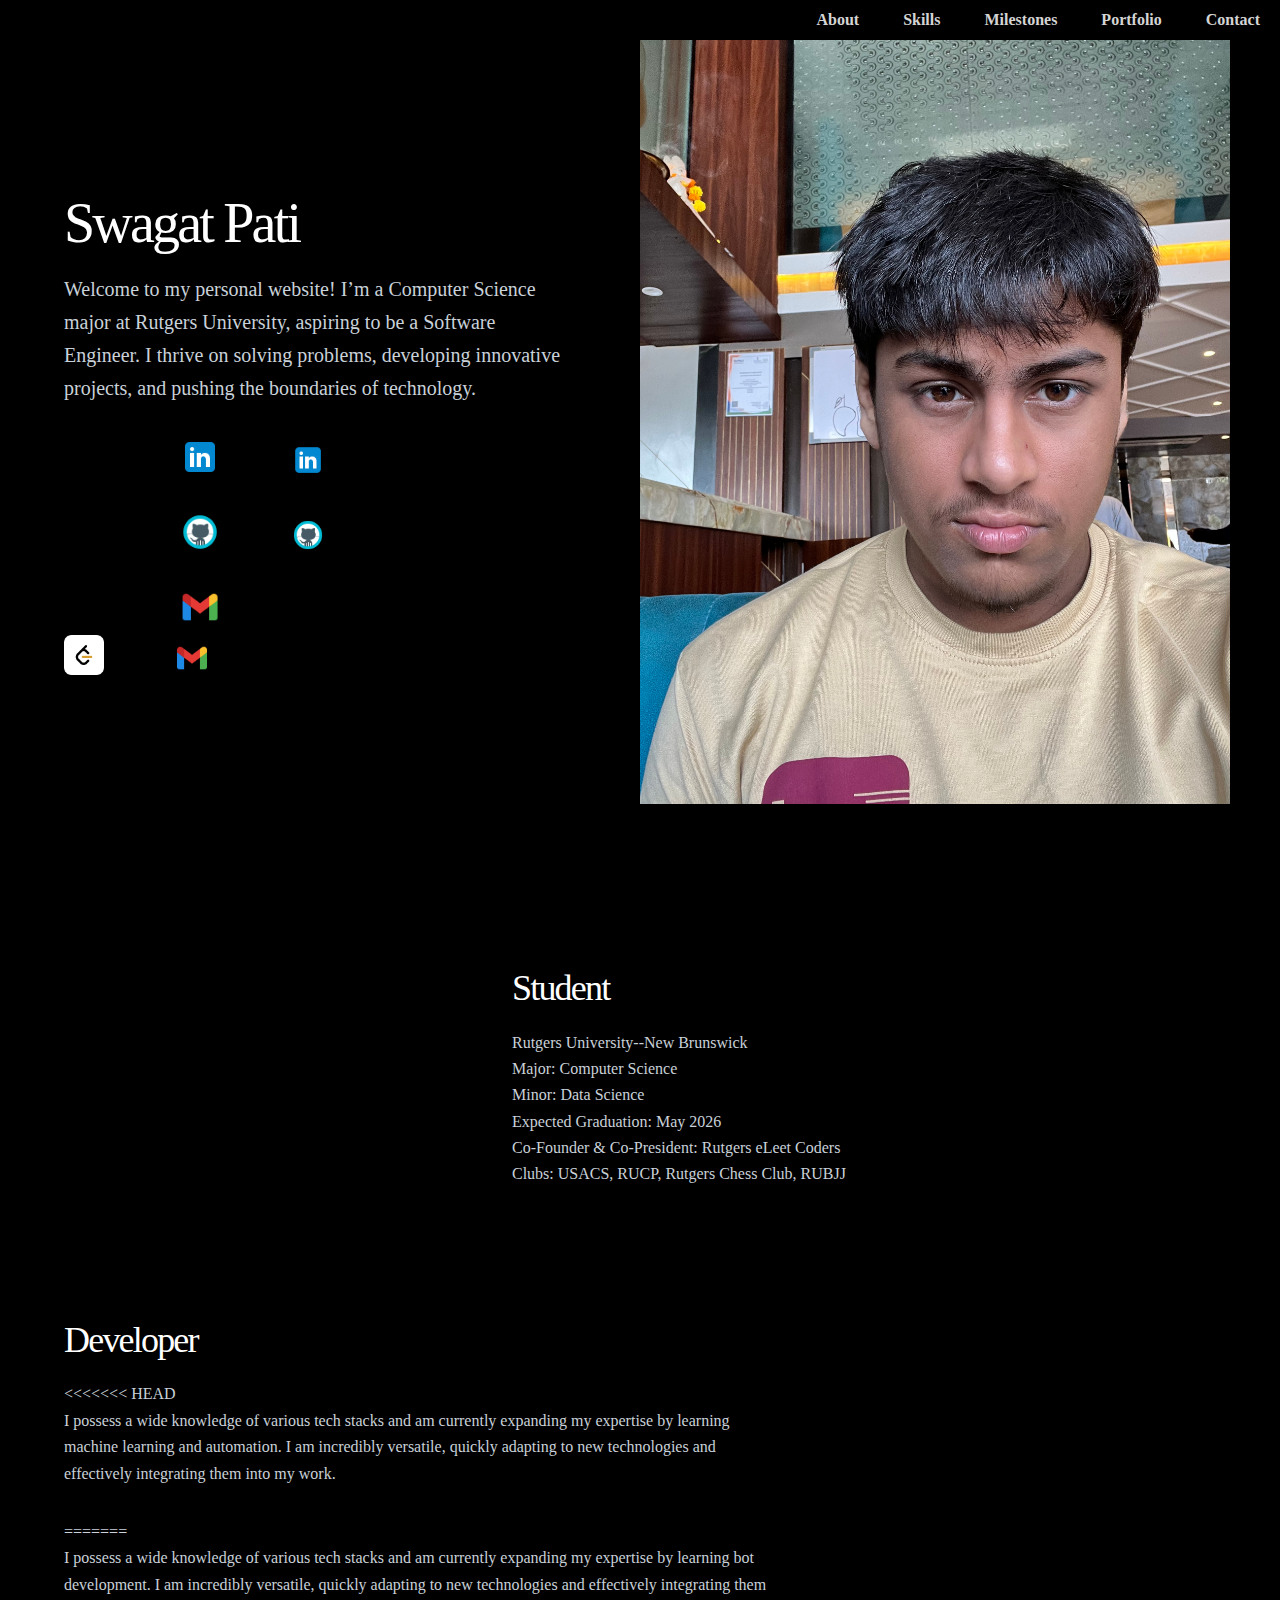
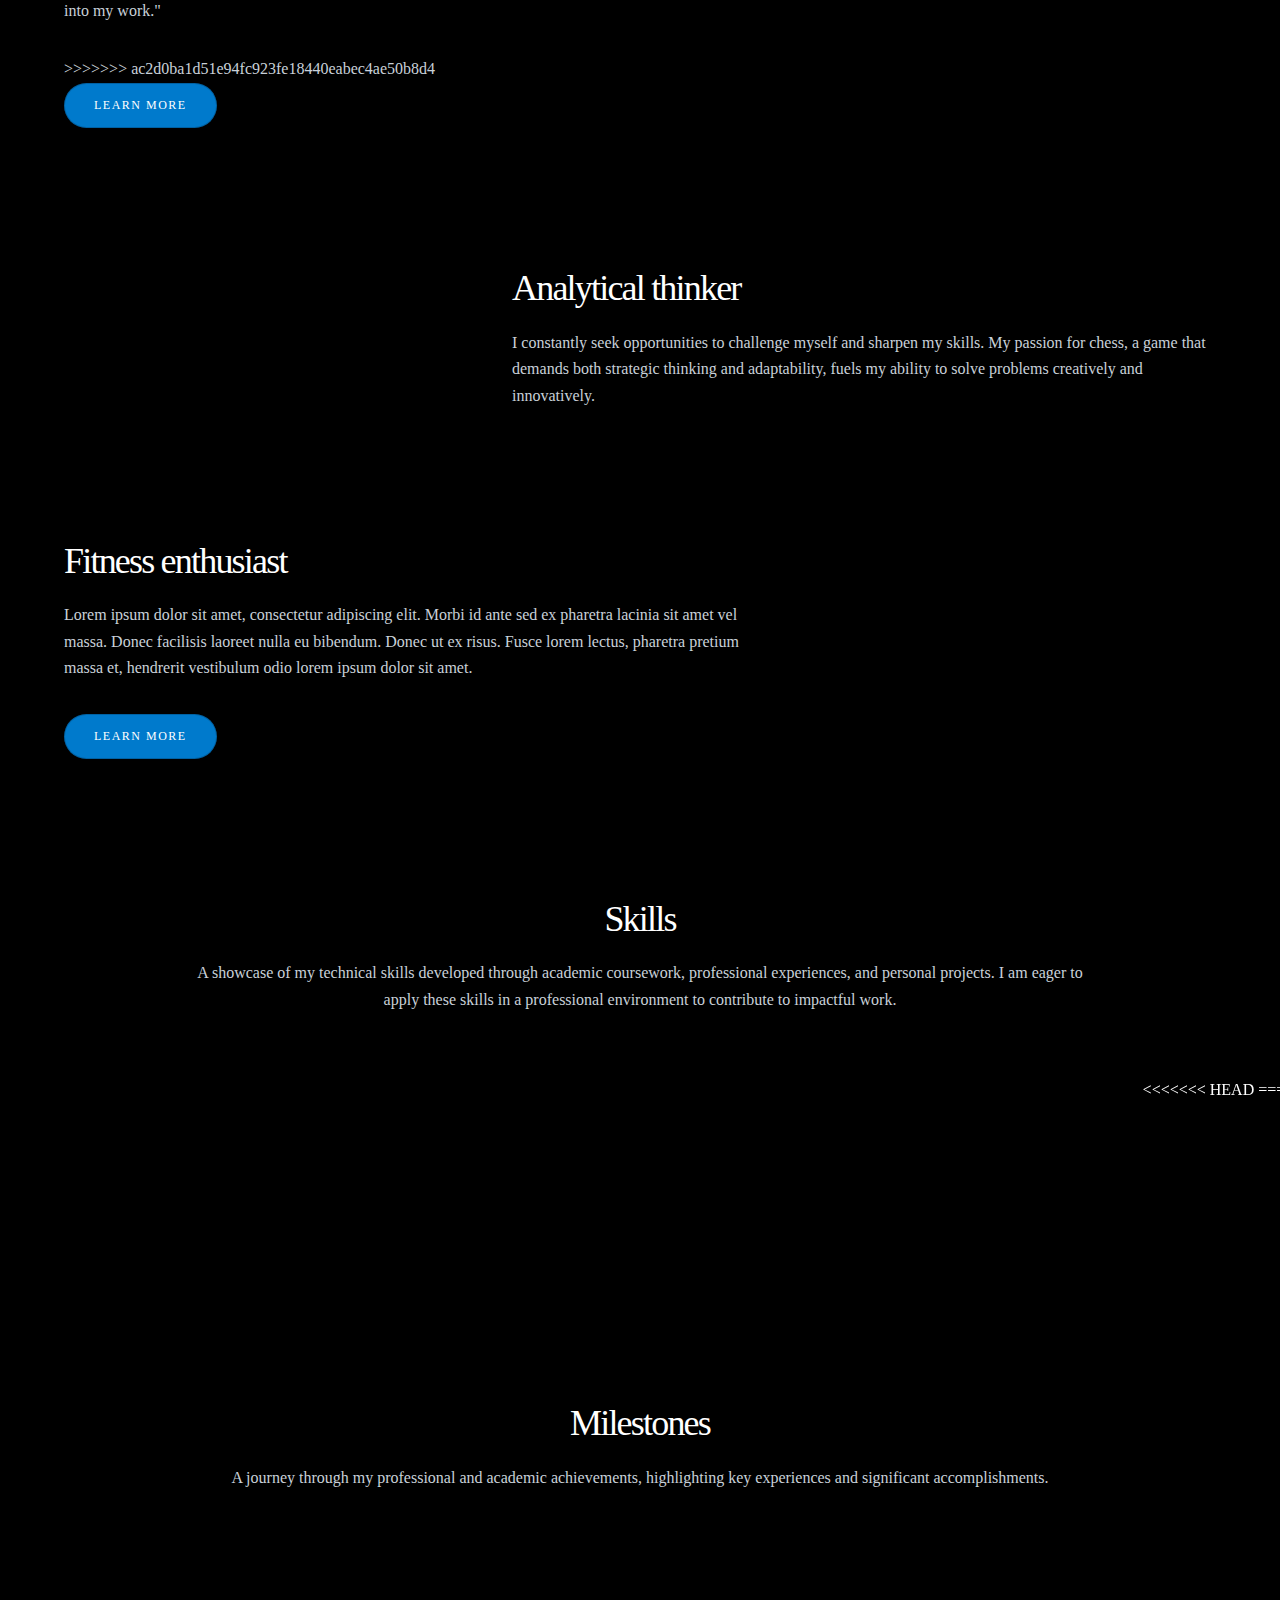
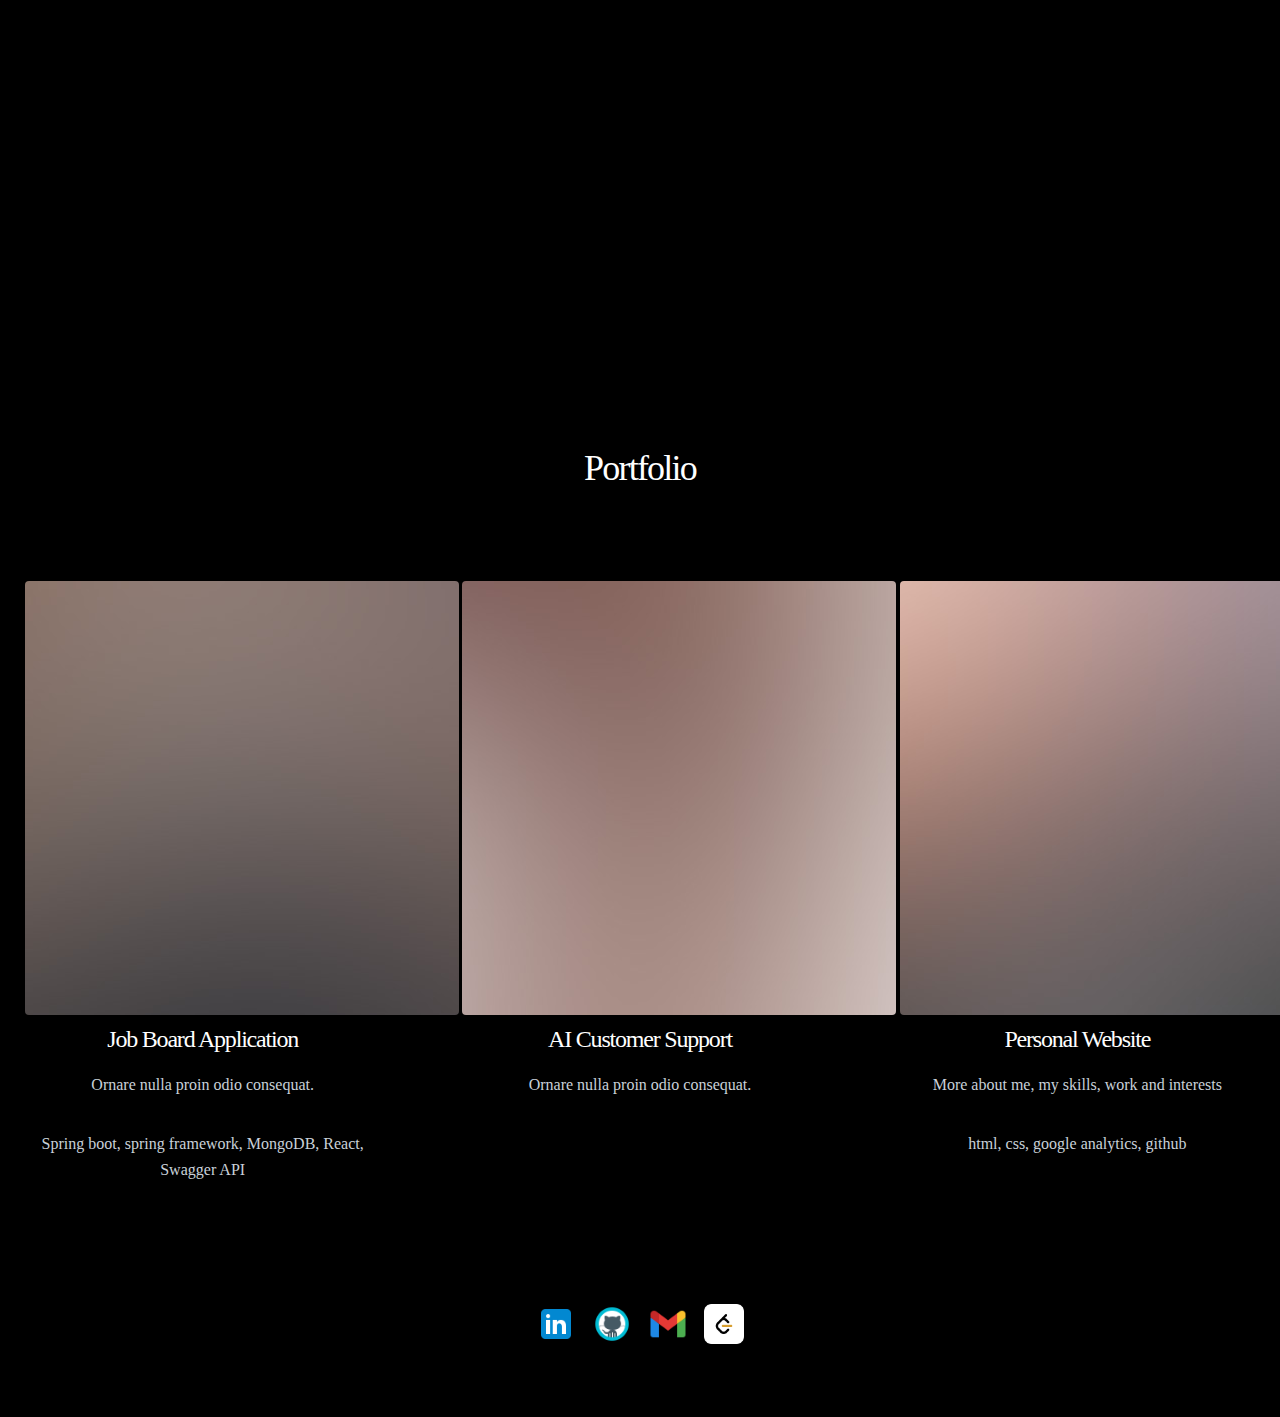
==== commit 0386e5de: "latest changes" ====
--- a/index.html
+++ b/index.html
@@ -13,6 +13,7 @@
 				<ul class="container">
 					<li><a href="#About">About</a></li>
 					<li><a href="#skills">Skills</a></li>
+					<li><a href="#milestones">Milestones</a></li>
 					<li><a href="#portfolio">Portfolio</a></li>
 					<li><a href="#contact">Contact</a></li>
 				</ul>
@@ -32,17 +33,34 @@
 							<ul class="icons">
 								<li>
 									<a href="https://www.linkedin.com/in/swagatpati8/">
+<<<<<<< HEAD
+										<img src="images/linkedin.jpg" alt="LinkedIn" style="width: 40px; height: 40px;">
+=======
 										<img src="images/linkedin.jpg" alt="LinkedIn" class="custom-linkedin-icon" style="width: 34px; height: 34px;">
+>>>>>>> ac2d0ba1d51e94fc923fe18440eabec4ae50b8d4
 									</a>
 								</li>
 								<li>
 									<a href="https://github.com/swagatpati8?tab=repositories">
+<<<<<<< HEAD
+										<img src="images/github.jpg" alt="Github Icon" style="width: 40px; height: 40px;">
+=======
 										<img src="images/github.jpg" alt="Github Icon" style="width: 34px; height: 34px;">
+>>>>>>> ac2d0ba1d51e94fc923fe18440eabec4ae50b8d4
 									</a>
 								</li>
 								<li>
 									<a href="mailto:swagat.pati@rutgers.edu">
+<<<<<<< HEAD
+										<img src="images/mail.jpg" alt="Github Icon" style="width: 40px; height: 40px;">
+									</a>
+								</li>
+								<li>
+									<a href="https://leetcode.com/u/SwagatPati/">
+										<img src="images/leetcode.jpg" alt="LinkedIn" style="width: 40px; height: 40px;">
+=======
 										<img src="images/mail.jpg" alt="Github Icon" style="width: 34px; height: 34px;">
+>>>>>>> ac2d0ba1d51e94fc923fe18440eabec4ae50b8d4
 									</a>
 								</li>
 							</ul>
@@ -58,17 +76,17 @@
 					<section class="spotlight style1 orient-right content-align-left image-position-center onscroll-image-fade-in" id="first">
 						<div class="content">
 							<h2>Student</h2>
-							<p class="major">
-								Bachelors of Science, Rutgers University.<br>
+							<p>
+								Rutgers University--New Brunswick<br>
 								Major: Computer Science<br>
 								Minor: Data Science<br>
+								Expected Graduation: May 2026<br>
+								Co-Founder & Co-President: Rutgers eLeet Coders<br>
+								Clubs: USACS, RUCP, Rutgers Chess Club, RUBJJ<br>
 							</p>
-							<ul class="actions stacked">
-								<li><a href="https://www.linkedin.com/in/swagatpati8/" class="button">LinkedIn</a></li>
-							</ul>
 						</div>
 						<div class="image">
-							<img src="images/spotlight01.jpg" alt="" style="width: 470px; height: auto;"/>
+							<img src="images/spotlight01.jpg" alt="" style="width: 400px; height: auto;"/>
 						</div>
 					</section>
 
@@ -76,7 +94,11 @@
 					<section class="spotlight style1 orient-left content-align-left image-position-center onscroll-image-fade-in">
 						<div class="content">
 							<h2>Developer</h2>
+<<<<<<< HEAD
+							<p>I possess a wide knowledge of various tech stacks and am currently expanding my expertise by learning machine learning and automation. I am incredibly versatile, quickly adapting to new technologies and effectively integrating them into my work.</p>
+=======
 							<p>I possess a wide knowledge of various tech stacks and am currently expanding my expertise by learning bot development. I am incredibly versatile, quickly adapting to new technologies and effectively integrating them into my work."</p>
+>>>>>>> ac2d0ba1d51e94fc923fe18440eabec4ae50b8d4
 							<ul class="actions stacked">
 								<li><a href="#" class="button">Learn More</a></li>
 							</ul>
@@ -123,6 +145,18 @@
 						<!-- Gallery -->
 							<div class="gallery style2 medium lightbox onscroll-fade-in">
 								<article>
+									<a href="images/gallery/fulls/04.jpg" class="image">
+										<img src="images/gallery/thumbs/04.jpg" alt="" style="width:262px; height:auto"/>
+									</a>
+									<div class="caption">
+										<h3>MongoDB</h3>
+										<p>Lorem ipsum dolor amet, consectetur magna etiam elit. Etiam sed ultrices.</p>
+										<ul class="actions fixed">
+											<li><span class="button small">Details</span></li>
+										</ul>
+									</div>
+								</article>
+								<article>
 									<a href="images/gallery/fulls/01.jpg" class="image">
 										<img src="images/gallery/thumbs/01.jpg" alt="" style="width:300px; height:auto"/>
 									</a>
@@ -135,8 +169,20 @@
 									</div>
 								</article>
 								<article>
+									<a href="images/gallery/fulls/05.jpg" class="image">
+										<img src="images/gallery/thumbs/05.jpg" alt="" style="width:261px; height:auto"/>
+									</a>
+									<div class="caption">
+										<h3>ReactJS</h3>
+										<p>Lorem ipsum dolor amet, consectetur magna etiam elit. Etiam sed ultrices.</p>
+										<ul class="actions fixed">
+											<li><span class="button small">Details</span></li>
+										</ul>
+									</div>
+								</article>
+								<article>
 									<a href="images/gallery/fulls/02.jpg" class="image">
-										<img src="images/gallery/thumbs/02.jpg" alt="" style="width:210px; height:auto"/>
+										<img src="images/gallery/thumbs/02.jpg" alt="" style="width:270px; height:auto"/>
 									</a>
 									<div class="caption">
 										<h3>Spring Boot</h3>
@@ -148,7 +194,7 @@
 								</article>
 								<article>
 									<a href="images/gallery/fulls/03.jpg" class="image">
-										<img src="images/gallery/thumbs/03.jpg" alt="" style="width:280px; height:auto"/>
+										<img src="images/gallery/thumbs/03.jpg" alt="" style="width:260px; height:auto"/>
 									</a>
 									<div class="caption">
 										<h3>Angular</h3>
@@ -159,6 +205,8 @@
 									</div>
 								</article>
 								<article>
+<<<<<<< HEAD
+=======
 									<a href="images/gallery/fulls/04.jpg" class="image">
 										<img src="images/gallery/thumbs/04.jpg" alt="" style="width:262px; height:auto"/>
 									</a>
@@ -183,6 +231,7 @@
 									</div>
 								</article>
 								<article>
+>>>>>>> ac2d0ba1d51e94fc923fe18440eabec4ae50b8d4
 									<a href="images/gallery/fulls/06.jpg" class="image">
 										<img src="images/gallery/thumbs/06.jpg" alt="" style="width:270px; height:auto"/>
 									</a>
@@ -196,7 +245,11 @@
 								</article>
 								<article>
 									<a href="images/gallery/fulls/07.jpg" class="image">
+<<<<<<< HEAD
+										<img src="images/gallery/thumbs/07.jpg" alt="" style="width:280px; height:auto"/>
+=======
 										<img src="images/gallery/thumbs/07.jpg" alt="" style="width:270px; height:auto"/>
+>>>>>>> ac2d0ba1d51e94fc923fe18440eabec4ae50b8d4
 									</a>
 									<div class="caption">
 										<h3>Swagger UI</h3>
@@ -256,7 +309,7 @@
 								</article>
 								<article>
 									<a href="images/gallery/fulls/12.jpg" class="image">
-										<img src="images/gallery/thumbs/12.jpg" alt="" style="width:300px; height:auto"/>
+										<img src="images/gallery/thumbs/12.jpg" alt="" style="width:270px; height:auto"/>
 									</a>
 									<div class="caption">
 										<h3>Ipsum Dolor</h3>
@@ -271,7 +324,7 @@
 					</section>
 
 				<!-- Seven -->
-					<section class="wrapper style1 align-center">
+					<section id="milestones" class="wrapper style1 align-center">
 						<div class="inner">
 							<h2>Milestones</h2>
 							<p>A journey through my professional and academic achievements, highlighting key experiences and significant accomplishments.</p>
@@ -279,7 +332,7 @@
 								<section>
 									<img src="images/img01.jpg" alt="" style="width:200px; height:auto;"/>
 									<h3>Full Stack Dev Intern</h3>
-									<p>Lorem ipsum dolor sit amet, consectetur adipiscing elit. Morbi dui turpis, cursus eget orci amet aliquam congue semper. Etiam eget ultrices risus nec tempor elit.</p>
+									<p>Lentra is a fintech company that specializes in providing digital lending solutions for financial institutions. The company offers a platform that automates and streamlines the lending process, helping banks improve their efficiency and customer experience. </p>
 								</section>
 								<section>
 									<img src="images/img02.jpg" alt="" style="width:200px; height:auto;"/>
@@ -301,89 +354,55 @@
 								<div class="col-4 col-6-medium col-12-small">
 									<article class="box style2">
 										<a href="#" class="image featured"><img src="images/pic01.jpg" alt="" /></a>
-										<h3><a href="#">Magna feugiat</a></h3>
+										<h3><a href="#">Job Board Application</a></h3>
 										<p>Ornare nulla proin odio consequat.</p>
+										<p>Spring boot, spring framework, MongoDB, React, Swagger API</p>
 									</article>
 								</div>
 								<div class="col-4 col-6-medium col-12-small">
 									<article class="box style2">
 										<a href="#" class="image featured"><img src="images/pic02.jpg" alt="" /></a>
-										<h3><a href="#">Veroeros primis</a></h3>
+										<h3><a href="#">AI Customer Support</a></h3>
 										<p>Ornare nulla proin odio consequat.</p>
 									</article>
 								</div>
 								<div class="col-4 col-6-medium col-12-small">
 									<article class="box style2">
 										<a href="#" class="image featured"><img src="images/pic03.jpg" alt="" /></a>
-										<h3><a href="#">Lorem ipsum</a></h3>
-										<p>Ornare nulla proin odio consequat.</p>
-									</article>
-								</div>
-								<div class="col-4 col-6-medium col-12-small">
-									<article class="box style2">
-										<a href="#" class="image featured"><img src="images/pic04.jpg" alt="" /></a>
-										<h3><a href="#">Tempus dolore</a></h3>
-										<p>Ornare nulla proin odio consequat.</p>
-									</article>
-								</div>
-								<div class="col-4 col-6-medium col-12-small">
-									<article class="box style2">
-										<a href="#" class="image featured"><img src="images/pic05.jpg" alt="" /></a>
-										<h3><a href="#">Feugiat aliquam</a></h3>
-										<p>Ornare nulla proin odio consequat.</p>
-									</article>
-								</div>
-								<div class="col-4 col-6-medium col-12-small">
-									<article class="box style2">
-										<a href="#" class="image featured"><img src="images/pic06.jpg" alt="" /></a>
-										<h3><a href="#">Sed amet ornare</a></h3>
-										<p>Ornare nulla proin odio consequat.</p>
+										<h3><a href="#">Personal Website</a></h3>
+										<p>More about me, my skills, work and interests</p>
+										<p>html, css, google analytics, github</p>
 									</article>
 								</div>
 							</div>
 						</div>
 					</article>
 		
-
-				<!-- Eight -->
-					<section class="wrapper style1 align-center">
-						<div class="inner medium">
-							<h2>Get in touch</h2>
-							<form method="post" action="#">
-								<div class="fields">
-									<div class="field half">
-										<label for="name">Name</label>
-										<input type="text" name="name" id="name" value="" />
-									</div>
-									<div class="field half">
-										<label for="email">Email</label>
-										<input type="email" name="email" id="email" value="" />
-									</div>
-									<div class="field">
-										<label for="message">Message</label>
-										<textarea name="message" id="message" rows="6"></textarea>
-									</div>
-								</div>
-								<ul class="actions special">
-									<li><input type="submit" name="submit" id="submit" value="Send Message" /></li>
-								</ul>
-							</form>
-
-						</div>
-					</section>
-
 				<!-- Footer -->
 					<footer class="wrapper style1 align-center">
 						<div class="inner">
 							<ul class="icons">
-								<li><a href="#" class="icon brands style2 fa-twitter"><span class="label">Twitter</span></a></li>
-								<li><a href="#" class="icon brands style2 fa-facebook-f"><span class="label">Facebook</span></a></li>
-								<li><a href="#" class="icon brands style2 fa-instagram"><span class="label">Instagram</span></a></li>
-								<li><a href="#" class="icon brands style2 fa-linkedin-in"><span class="label">LinkedIn</span></a></li>
-								<li><a href="#" class="icon style2 fa-envelope"><span class="label">Email</span></a></li>
-								<li><a href="#" class="icon brands fa-github"><span class="label">Github</span></a></li>
+								<li>
+									<a href="https://www.linkedin.com/in/swagatpati8/">
+										<img src="images/linkedin.jpg" alt="LinkedIn" style="width: 40px; height: 40px;">
+									</a>
+								</li>
+								<li>
+									<a href="https://github.com/swagatpati8?tab=repositories">
+										<img src="images/github.jpg" alt="Github Icon" style="width: 40px; height: 40px;">
+									</a>
+								</li>
+								<li>
+									<a href="mailto:swagat.pati@rutgers.edu">
+										<img src="images/mail.jpg" alt="Github Icon" style="width: 40px; height: 40px;">
+									</a>
+								</li>
+								<li>
+									<a href="https://leetcode.com/u/SwagatPati/">
+										<img src="images/leetcode.jpg" alt="LinkedIn" style="width: 40px; height: 40px;">
+									</a>
+								</li>
 							</ul>
-							<p>&copy; Untitled. Design: <a href="https://html5up.net">HTML5 UP</a>.</p>
 						</div>
 					</footer>
 
--- a/assets/css/main.css
+++ b/assets/css/main.css
@@ -70,6 +70,10 @@
 	-webkit-appearance: none;
 	-ms-appearance: none;
 	appearance: none;
+}
+
+html {
+	scroll-behavior: smooth;
 }
 
 /* Basic */
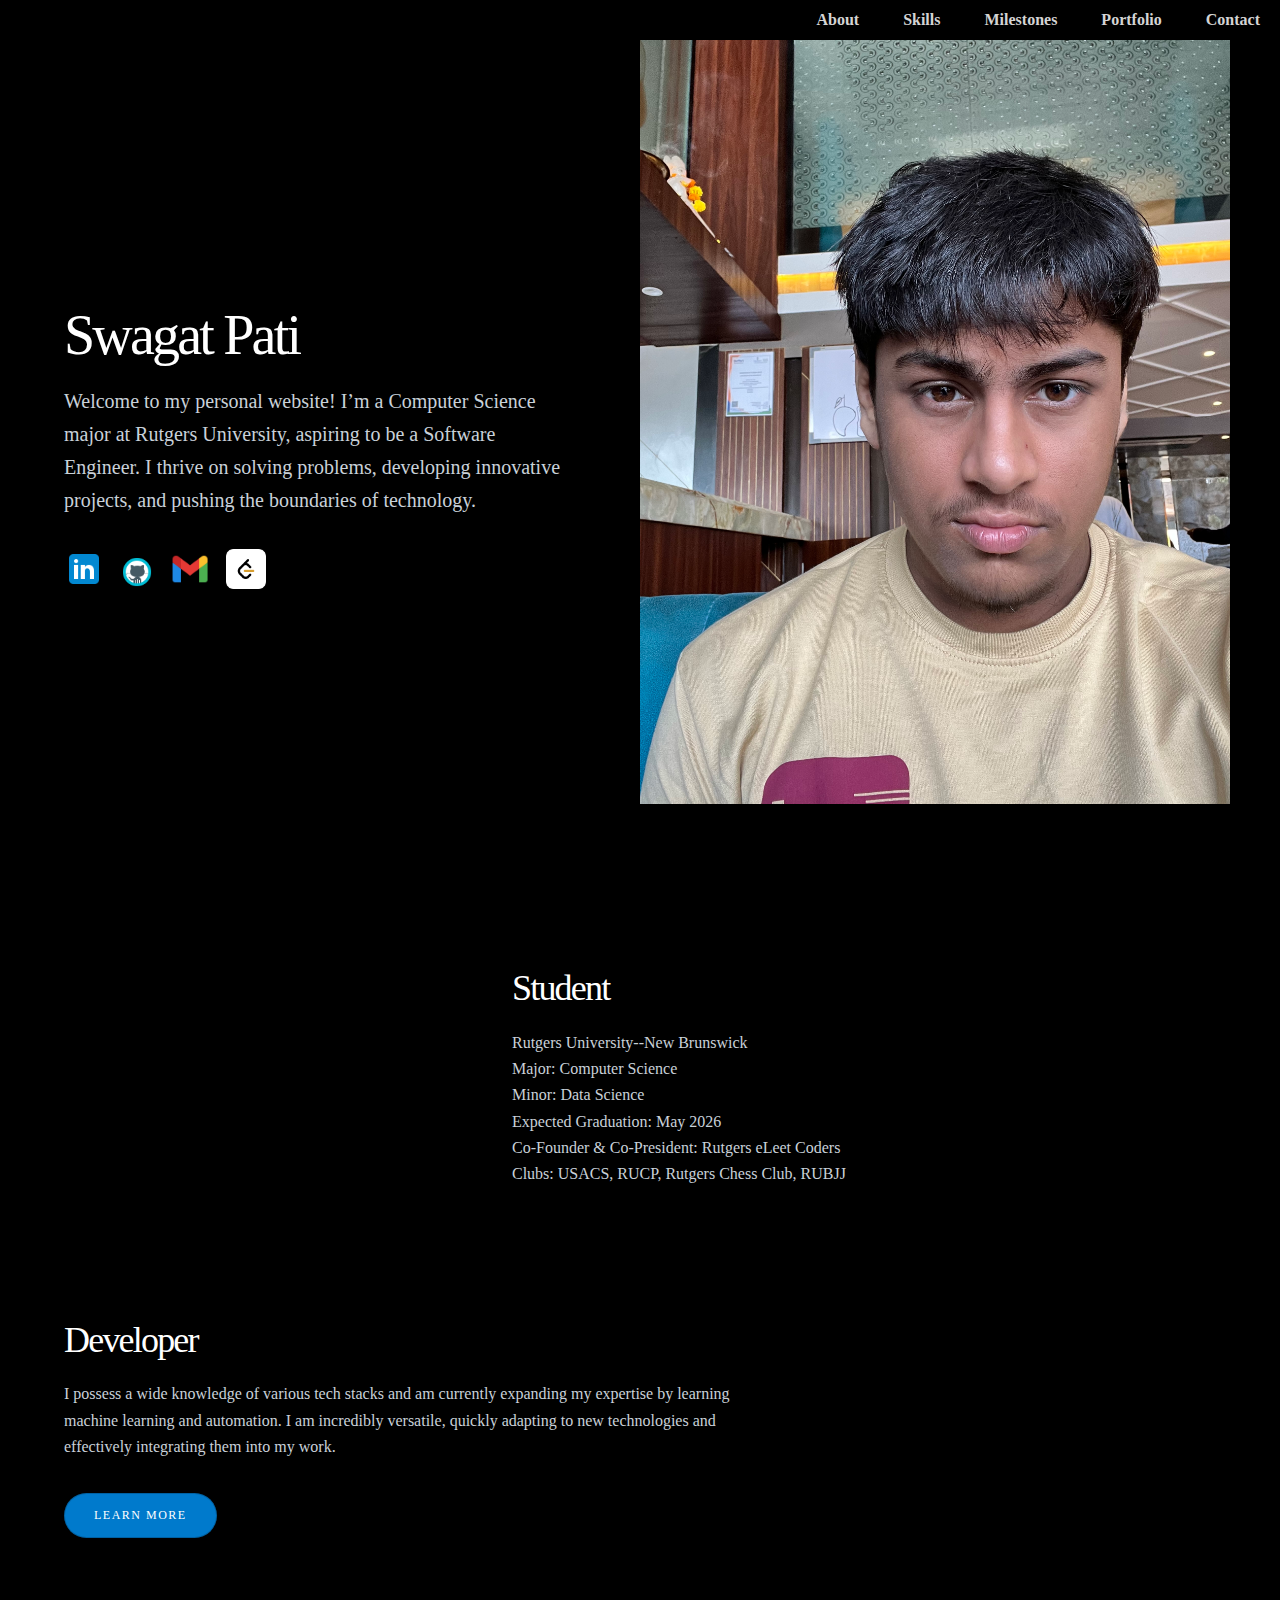
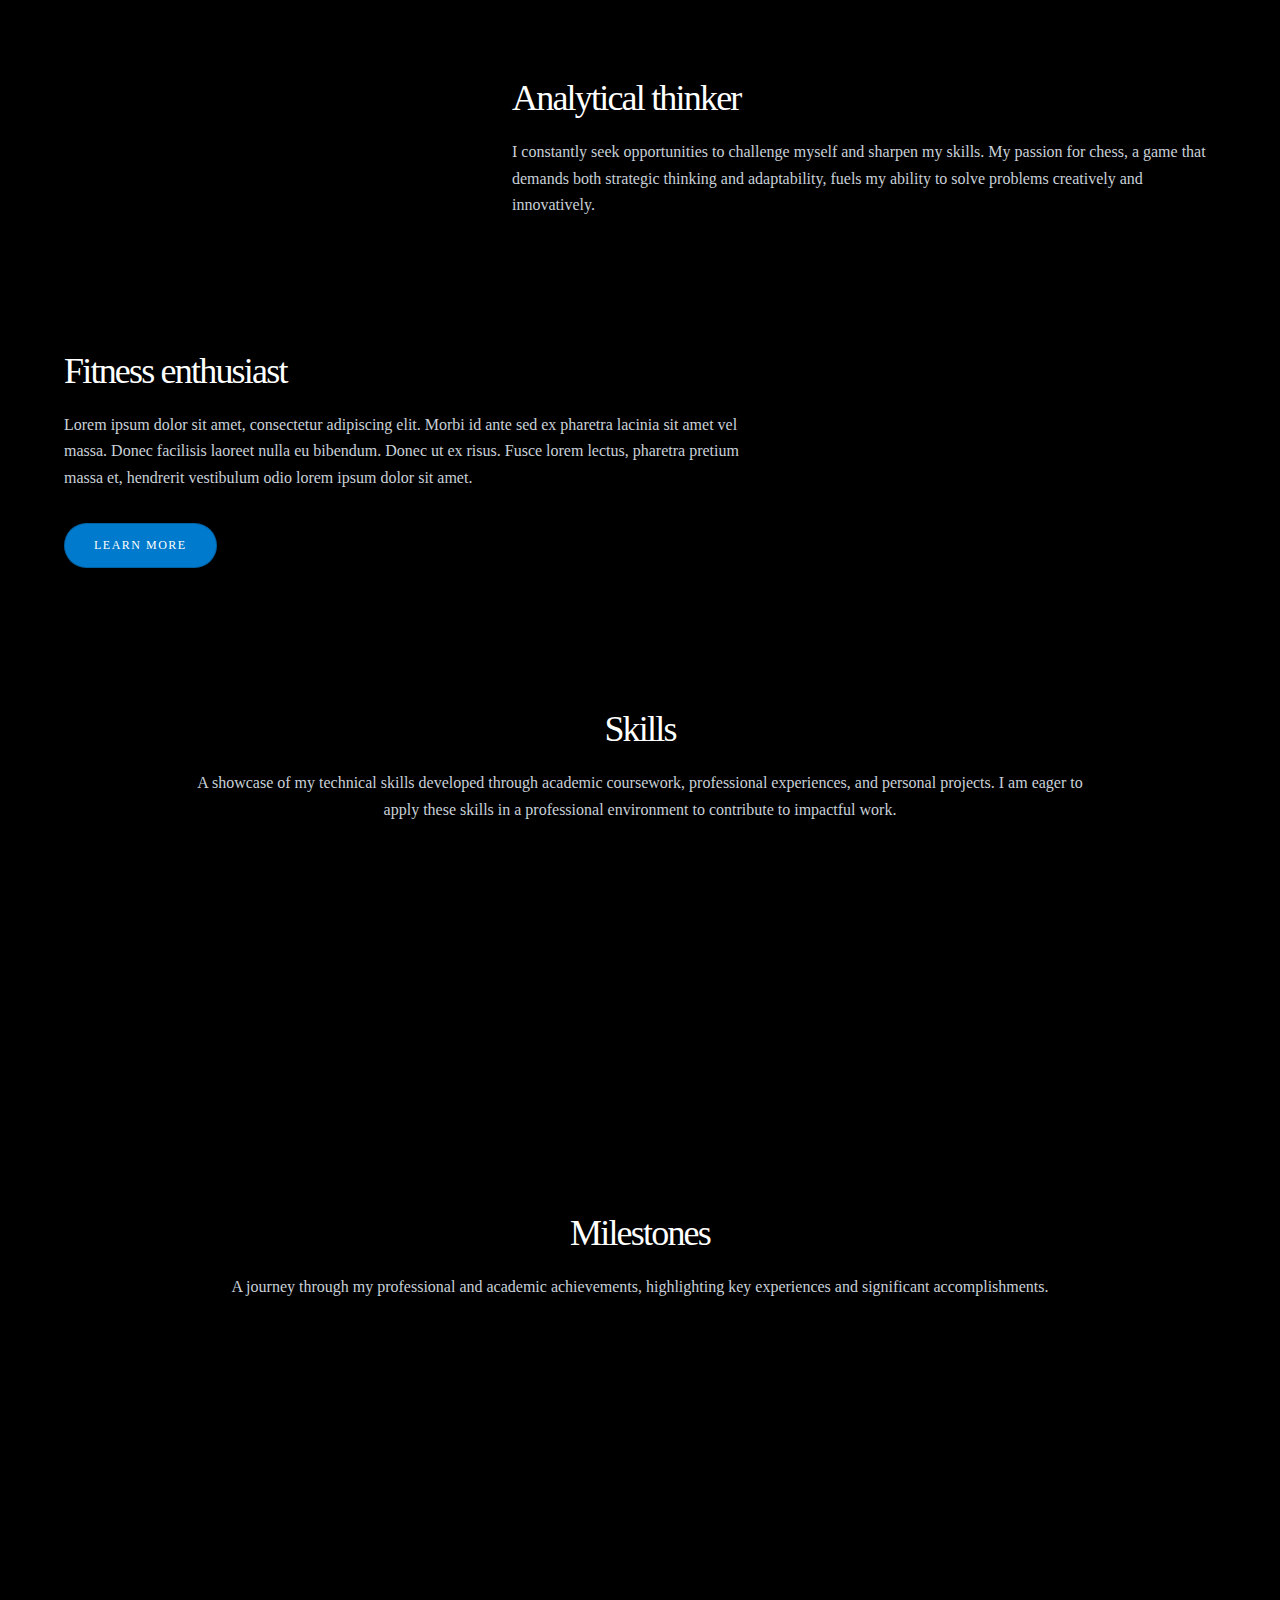
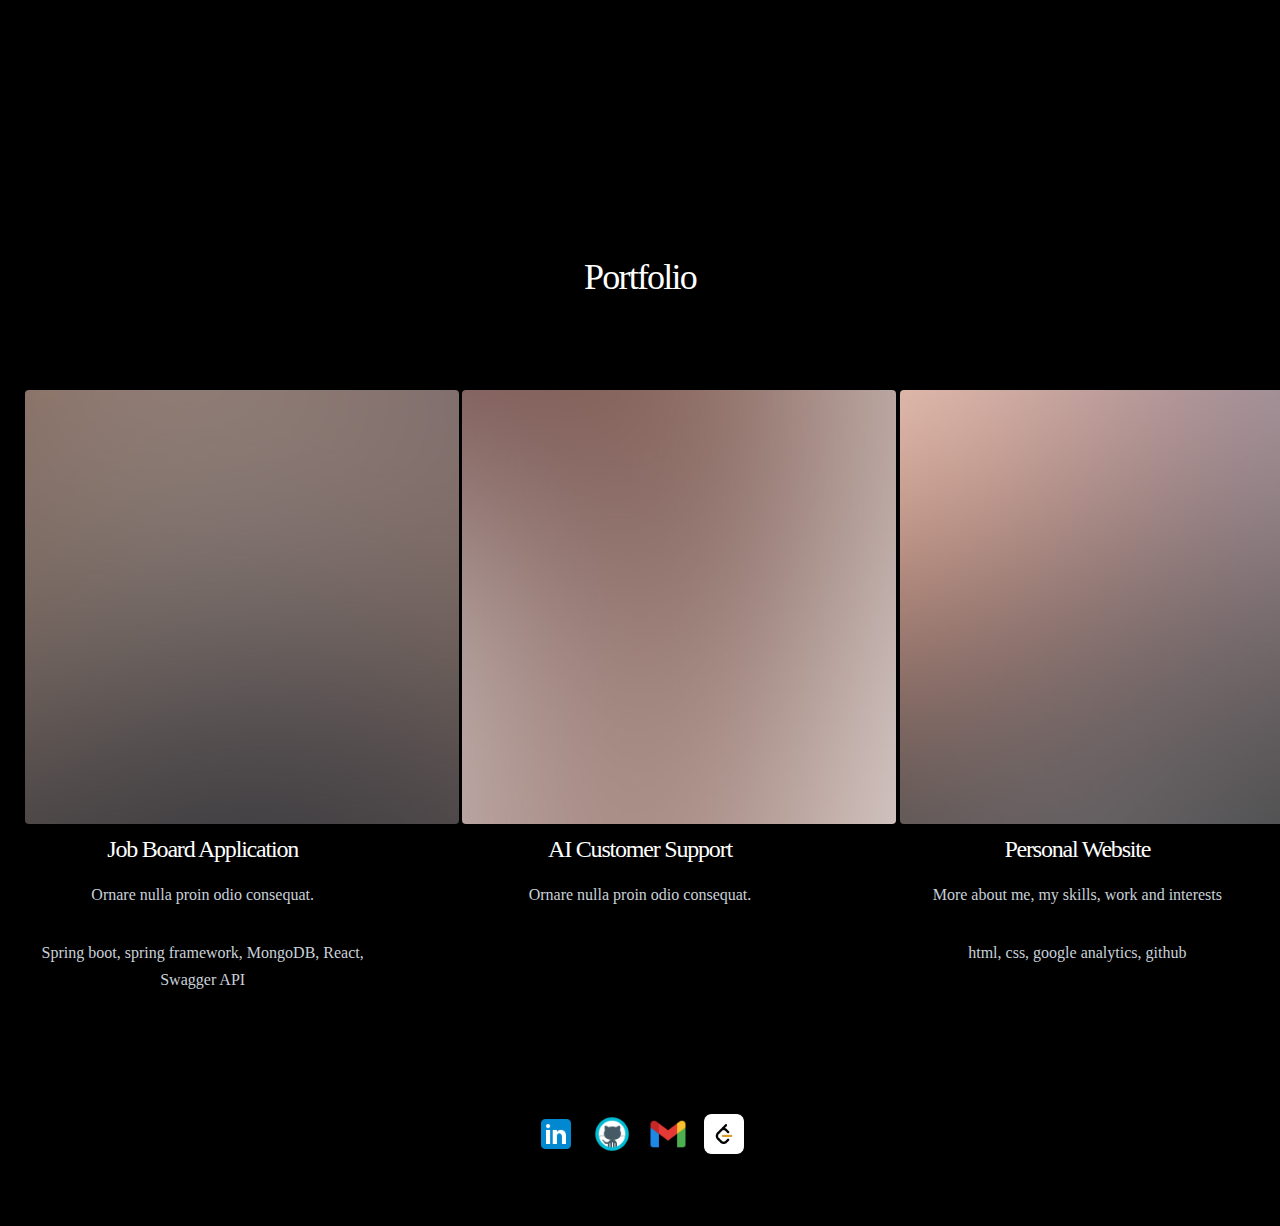
==== commit 09b2ca71: "Add files via upload" ====
--- a/index.html
+++ b/index.html
@@ -33,34 +33,22 @@
 							<ul class="icons">
 								<li>
 									<a href="https://www.linkedin.com/in/swagatpati8/">
-<<<<<<< HEAD
 										<img src="images/linkedin.jpg" alt="LinkedIn" style="width: 40px; height: 40px;">
-=======
-										<img src="images/linkedin.jpg" alt="LinkedIn" class="custom-linkedin-icon" style="width: 34px; height: 34px;">
->>>>>>> ac2d0ba1d51e94fc923fe18440eabec4ae50b8d4
 									</a>
 								</li>
 								<li>
 									<a href="https://github.com/swagatpati8?tab=repositories">
-<<<<<<< HEAD
-										<img src="images/github.jpg" alt="Github Icon" style="width: 40px; height: 40px;">
-=======
 										<img src="images/github.jpg" alt="Github Icon" style="width: 34px; height: 34px;">
->>>>>>> ac2d0ba1d51e94fc923fe18440eabec4ae50b8d4
 									</a>
 								</li>
 								<li>
 									<a href="mailto:swagat.pati@rutgers.edu">
-<<<<<<< HEAD
 										<img src="images/mail.jpg" alt="Github Icon" style="width: 40px; height: 40px;">
 									</a>
 								</li>
 								<li>
 									<a href="https://leetcode.com/u/SwagatPati/">
 										<img src="images/leetcode.jpg" alt="LinkedIn" style="width: 40px; height: 40px;">
-=======
-										<img src="images/mail.jpg" alt="Github Icon" style="width: 34px; height: 34px;">
->>>>>>> ac2d0ba1d51e94fc923fe18440eabec4ae50b8d4
 									</a>
 								</li>
 							</ul>
@@ -94,11 +82,7 @@
 					<section class="spotlight style1 orient-left content-align-left image-position-center onscroll-image-fade-in">
 						<div class="content">
 							<h2>Developer</h2>
-<<<<<<< HEAD
 							<p>I possess a wide knowledge of various tech stacks and am currently expanding my expertise by learning machine learning and automation. I am incredibly versatile, quickly adapting to new technologies and effectively integrating them into my work.</p>
-=======
-							<p>I possess a wide knowledge of various tech stacks and am currently expanding my expertise by learning bot development. I am incredibly versatile, quickly adapting to new technologies and effectively integrating them into my work."</p>
->>>>>>> ac2d0ba1d51e94fc923fe18440eabec4ae50b8d4
 							<ul class="actions stacked">
 								<li><a href="#" class="button">Learn More</a></li>
 							</ul>
@@ -205,8 +189,6 @@
 									</div>
 								</article>
 								<article>
-<<<<<<< HEAD
-=======
 									<a href="images/gallery/fulls/04.jpg" class="image">
 										<img src="images/gallery/thumbs/04.jpg" alt="" style="width:262px; height:auto"/>
 									</a>
@@ -231,7 +213,6 @@
 									</div>
 								</article>
 								<article>
->>>>>>> ac2d0ba1d51e94fc923fe18440eabec4ae50b8d4
 									<a href="images/gallery/fulls/06.jpg" class="image">
 										<img src="images/gallery/thumbs/06.jpg" alt="" style="width:270px; height:auto"/>
 									</a>
@@ -245,11 +226,7 @@
 								</article>
 								<article>
 									<a href="images/gallery/fulls/07.jpg" class="image">
-<<<<<<< HEAD
-										<img src="images/gallery/thumbs/07.jpg" alt="" style="width:280px; height:auto"/>
-=======
 										<img src="images/gallery/thumbs/07.jpg" alt="" style="width:270px; height:auto"/>
->>>>>>> ac2d0ba1d51e94fc923fe18440eabec4ae50b8d4
 									</a>
 									<div class="caption">
 										<h3>Swagger UI</h3>
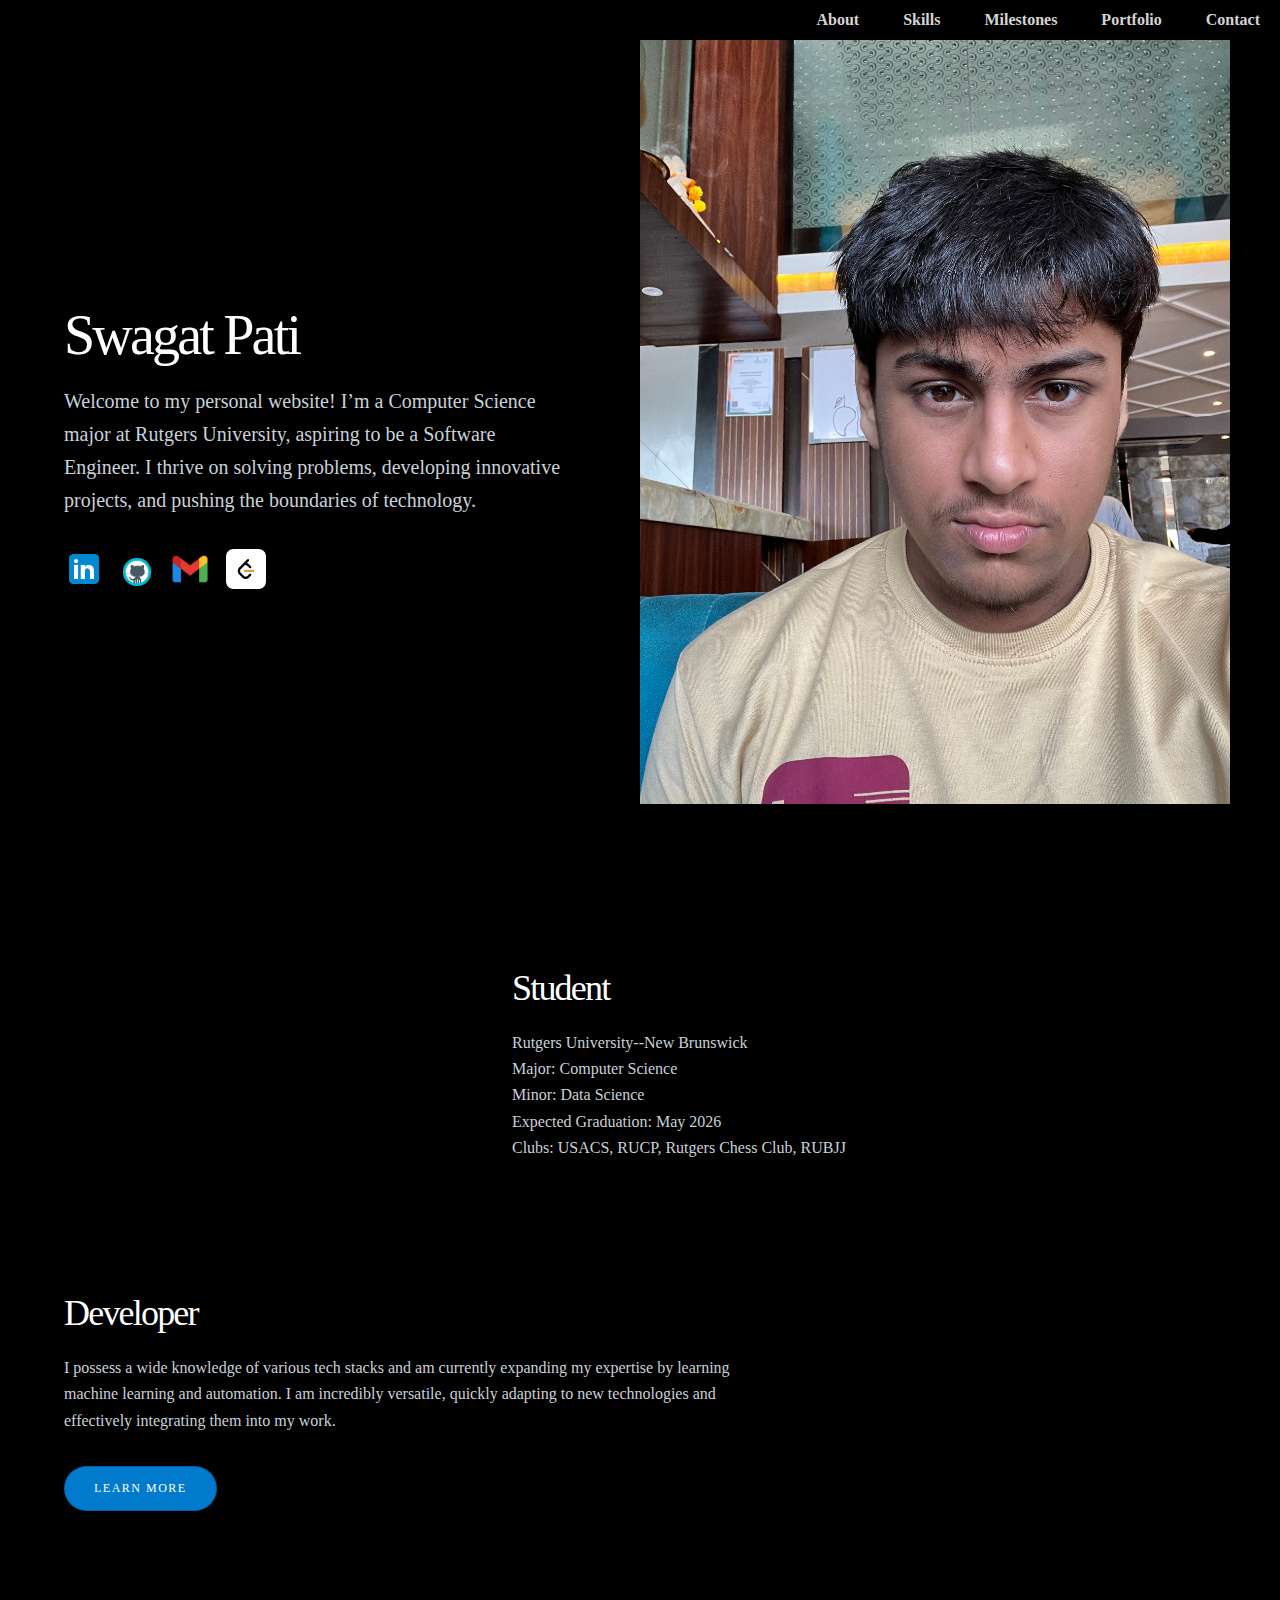
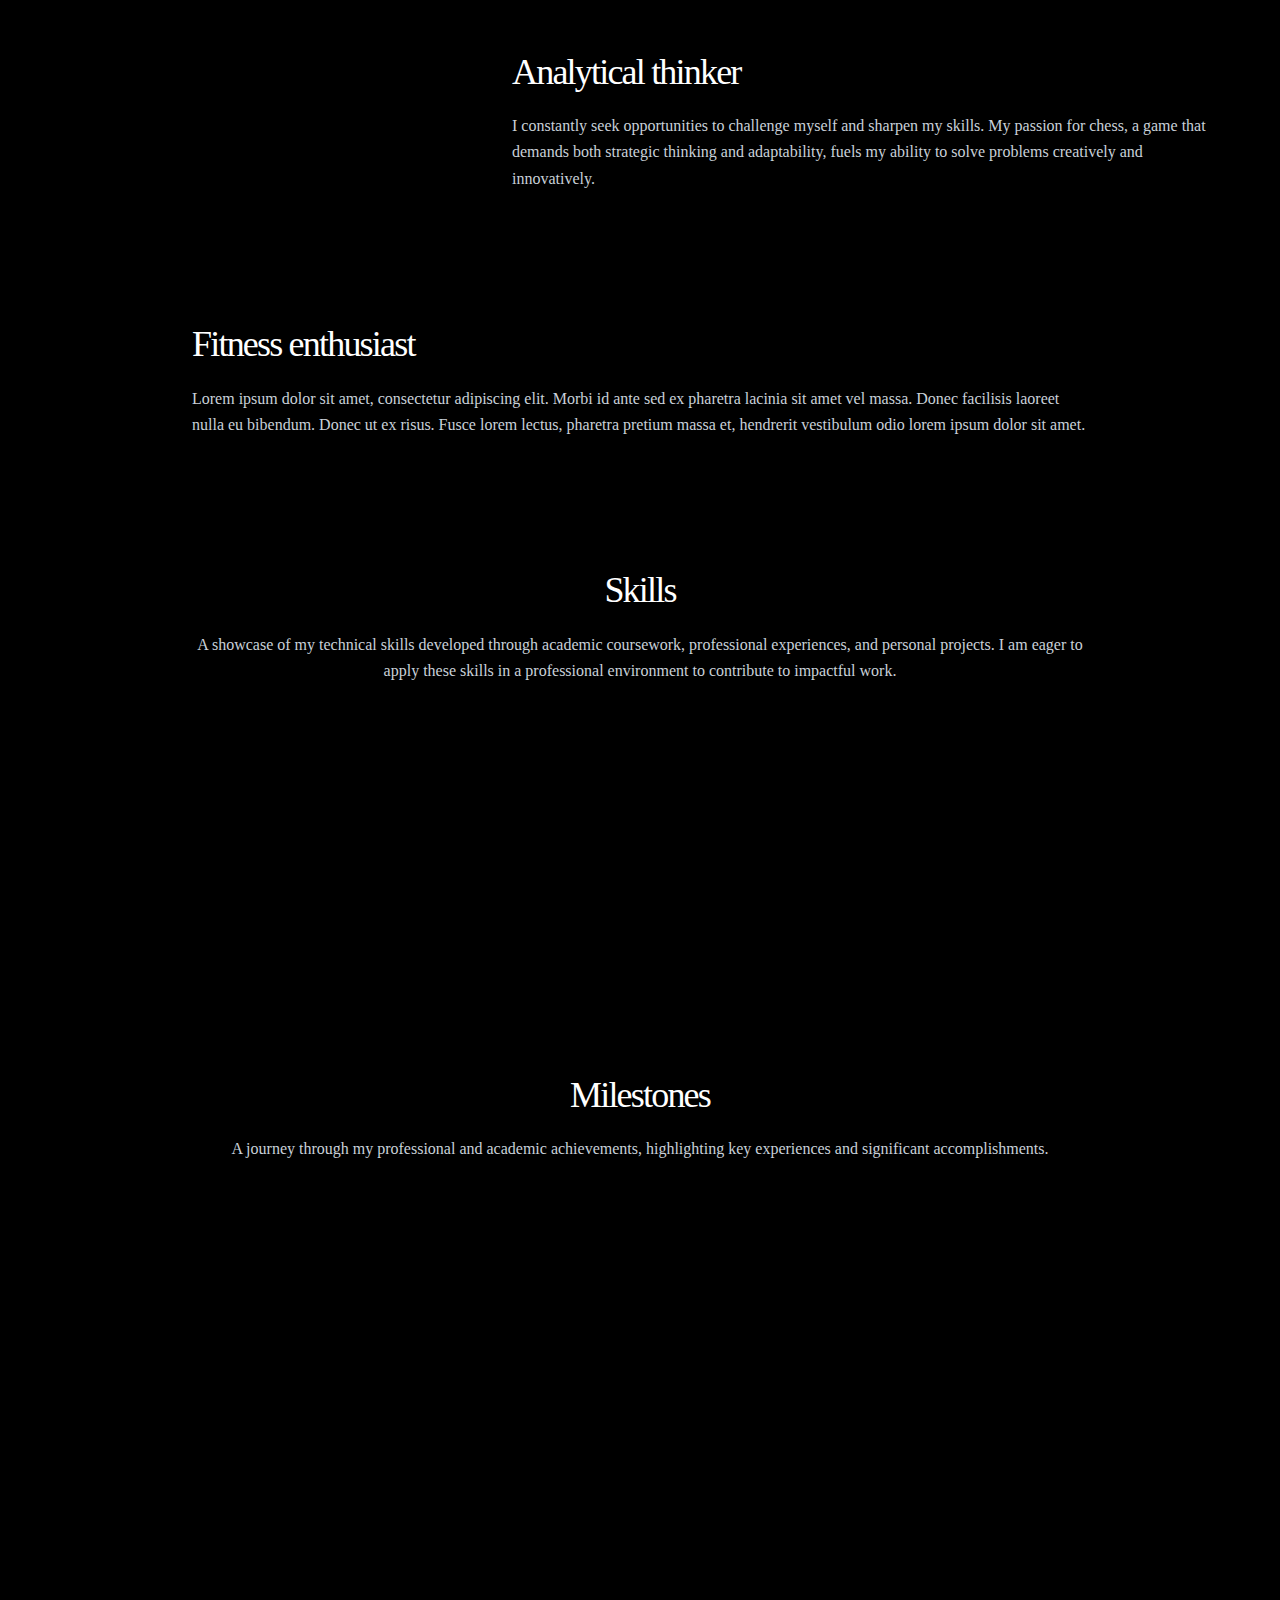
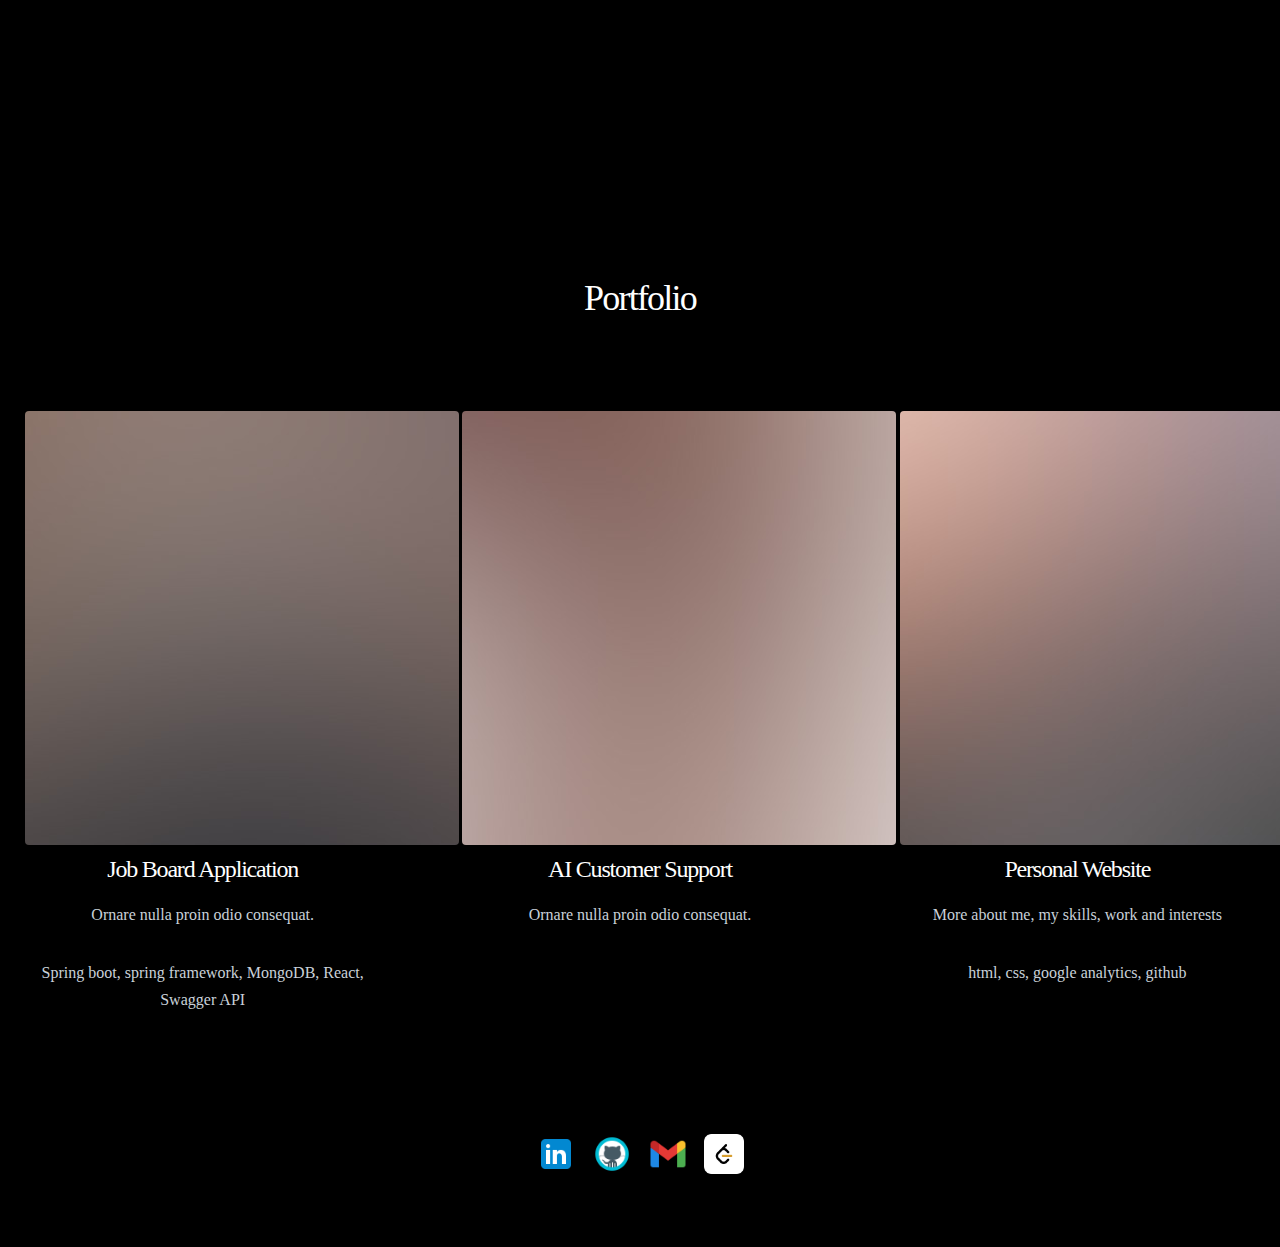
==== commit 4e65ed25: "some new updates" ====
--- a/index.html
+++ b/index.html
@@ -69,7 +69,6 @@
 								Major: Computer Science<br>
 								Minor: Data Science<br>
 								Expected Graduation: May 2026<br>
-								Co-Founder & Co-President: Rutgers eLeet Coders<br>
 								Clubs: USACS, RUCP, Rutgers Chess Club, RUBJJ<br>
 							</p>
 						</div>
@@ -108,12 +107,6 @@
 					<div class="content">
 						<h2>Fitness enthusiast</h2>
 						<p>Lorem ipsum dolor sit amet, consectetur adipiscing elit. Morbi id ante sed ex pharetra lacinia sit amet vel massa. Donec facilisis laoreet nulla eu bibendum. Donec ut ex risus. Fusce lorem lectus, pharetra pretium massa et, hendrerit vestibulum odio lorem ipsum dolor sit amet.</p>
-						<ul class="actions stacked">
-							<li><a href="#" class="button">Learn More</a></li>
-						</ul>
-					</div>
-					<div class="image">
-						<img src="images/spotlight04.jpg" alt="" />
 					</div>
 				</section>
 				
@@ -134,7 +127,6 @@
 									</a>
 									<div class="caption">
 										<h3>MongoDB</h3>
-										<p>Lorem ipsum dolor amet, consectetur magna etiam elit. Etiam sed ultrices.</p>
 										<ul class="actions fixed">
 											<li><span class="button small">Details</span></li>
 										</ul>
@@ -146,7 +138,6 @@
 									</a>
 									<div class="caption">
 										<h3>JAVA</h3>
-										<p>Lorem ipsum dolor amet, consectetur magna etiam elit. Etiam sed ultrices.</p>
 										<ul class="actions fixed">
 											<li><span class="button small">Details</span></li>
 										</ul>
@@ -158,7 +149,6 @@
 									</a>
 									<div class="caption">
 										<h3>ReactJS</h3>
-										<p>Lorem ipsum dolor amet, consectetur magna etiam elit. Etiam sed ultrices.</p>
 										<ul class="actions fixed">
 											<li><span class="button small">Details</span></li>
 										</ul>
@@ -170,7 +160,6 @@
 									</a>
 									<div class="caption">
 										<h3>Spring Boot</h3>
-										<p>Lorem ipsum dolor amet, consectetur magna etiam elit. Etiam sed ultrices.</p>
 										<ul class="actions fixed">
 											<li><span class="button small">Details</span></li>
 										</ul>
@@ -182,7 +171,6 @@
 									</a>
 									<div class="caption">
 										<h3>Angular</h3>
-										<p>Lorem ipsum dolor amet, consectetur magna etiam elit. Etiam sed ultrices.</p>
 										<ul class="actions fixed">
 											<li><span class="button small">Details</span></li>
 										</ul>
@@ -194,7 +182,6 @@
 									</a>
 									<div class="caption">
 										<h3>MongoDB</h3>
-										<p>Lorem ipsum dolor amet, consectetur magna etiam elit. Etiam sed ultrices.</p>
 										<ul class="actions fixed">
 											<li><span class="button small">Details</span></li>
 										</ul>
@@ -206,7 +193,6 @@
 									</a>
 									<div class="caption">
 										<h3>ReactJS</h3>
-										<p>Lorem ipsum dolor amet, consectetur magna etiam elit. Etiam sed ultrices.</p>
 										<ul class="actions fixed">
 											<li><span class="button small">Details</span></li>
 										</ul>
@@ -218,7 +204,6 @@
 									</a>
 									<div class="caption">
 										<h3>Python</h3>
-										<p>Lorem ipsum dolor amet, consectetur magna etiam elit. Etiam sed ultrices.</p>
 										<ul class="actions fixed">
 											<li><span class="button small">Details</span></li>
 										</ul>
@@ -226,59 +211,10 @@
 								</article>
 								<article>
 									<a href="images/gallery/fulls/07.jpg" class="image">
-										<img src="images/gallery/thumbs/07.jpg" alt="" style="width:270px; height:auto"/>
+										<img src="images/gallery/thumbs/07.jpg" alt="" style="width:280px; height:auto"/>
 									</a>
 									<div class="caption">
 										<h3>Swagger UI</h3>
-										<p>Lorem ipsum dolor amet, consectetur magna etiam elit. Etiam sed ultrices.</p>
-										<ul class="actions fixed">
-											<li><span class="button small">Details</span></li>
-										</ul>
-									</div>
-								</article>
-								<article>
-									<a href="images/gallery/fulls/08.jpg" class="image">
-										<img src="images/gallery/thumbs/08.jpg" alt="" style="width:250px; height:auto"/>
-									</a>
-									<div class="caption">
-										<h3>Material UI</h3>
-										<p>Lorem ipsum dolor amet, consectetur magna etiam elit. Etiam sed ultrices.</p>
-										<ul class="actions fixed">
-											<li><span class="button small">Details</span></li>
-										</ul>
-									</div>
-								</article>
-								<article>
-									<a href="images/gallery/fulls/09.jpg" class="image">
-										<img src="images/gallery/thumbs/09.jpg" alt="" style="width:250px; height:auto"/>
-									</a>
-									<div class="caption">
-										<h3>Html5</h3>
-										<p>Lorem ipsum dolor amet, consectetur magna etiam elit. Etiam sed ultrices.</p>
-										<ul class="actions fixed">
-											<li><span class="button small">Details</span></li>
-										</ul>
-									</div>
-								</article>
-								<article>
-									<a href="images/gallery/fulls/10.jpg" class="image">
-										<img src="images/gallery/thumbs/10.jpg" alt="" style="width:250px; height:auto"/>
-									</a>
-									<div class="caption">
-										<h3>JavaScript</h3>
-										<p>Lorem ipsum dolor amet, consectetur magna etiam elit. Etiam sed ultrices.</p>
-										<ul class="actions fixed">
-											<li><span class="button small">Details</span></li>
-										</ul>
-									</div>
-								</article>
-								<article>
-									<a href="images/gallery/fulls/11.jpg" class="image">
-										<img src="images/gallery/thumbs/11.jpg" alt="" style="width:230px; height:auto"/>
-									</a>
-									<div class="caption">
-										<h3>Git</h3>
-										<p>Lorem ipsum dolor amet, consectetur magna etiam elit. Etiam sed ultrices.</p>
 										<ul class="actions fixed">
 											<li><span class="button small">Details</span></li>
 										</ul>
@@ -289,8 +225,7 @@
 										<img src="images/gallery/thumbs/12.jpg" alt="" style="width:270px; height:auto"/>
 									</a>
 									<div class="caption">
-										<h3>Ipsum Dolor</h3>
-										<p>Lorem ipsum dolor amet, consectetur magna etiam elit. Etiam sed ultrices.</p>
+										<h3>Jenkins</h3>
 										<ul class="actions fixed">
 											<li><span class="button small">Details</span></li>
 										</ul>
@@ -307,14 +242,29 @@
 							<p>A journey through my professional and academic achievements, highlighting key experiences and significant accomplishments.</p>
 							<div class="items style1 medium onscroll-fade-in">
 								<section>
+									<img src="images/img03.jpg" alt="" style="width:200px; height:auto;"/>
+									<h3>Front End Developer</h3>
+									<p>Designed and implemented mobile applications using Flutter and Dart
+										Building intuitive, responsive, and visually appealing user interfaces for iOS and Android platforms
+										Participated in the development process from concept to deployment, contributing to user experience
+										Enhancing code quality through best practices in mobile development, including state management and UI optimization</p>
+								</section>
+								<section>
 									<img src="images/img01.jpg" alt="" style="width:200px; height:auto;"/>
 									<h3>Full Stack Dev Intern</h3>
-									<p>Lentra is a fintech company that specializes in providing digital lending solutions for financial institutions. The company offers a platform that automates and streamlines the lending process, helping banks improve their efficiency and customer experience. </p>
+									<p>Teamed with 3 QA managers to coordinate 24/7 testing coverage for backend systems built with Spring Boot
+										Applied core concepts of OOP to effectively use dependency injection and MongoDB for database management
+										Created a secure login system for 800+ employees using Spring Security, and UI development with Angular
+										Gained hands on experience with coding standards, best practices and GitHub in a fast paced startup environment
+									</p>
 								</section>
 								<section>
 									<img src="images/img02.jpg" alt="" style="width:200px; height:auto;"/>
 									<h3>Software Engineering Fellow</h3>
-									<p>Lorem ipsum dolor sit amet, consectetur adipiscing elit. Morbi dui turpis, cursus eget orci amet aliquam congue semper. Etiam eget ultrices risus nec tempor elit.</p>
+									<p>Built 5+ AI apps and APIs using OpenAl NextJS, Pinecone, StripeAP| with 98% accuracy as seen by 1000 users
+										Developed projects from design to deployment leading 4+ engineering fellows using MVC design patterns
+										Coached by Amazon, Bloomberg and Capital One engineers on Agile, Cl/CD, Git and microservice patterns
+									</p>
 								</section>
 							</div>
 						</div>
